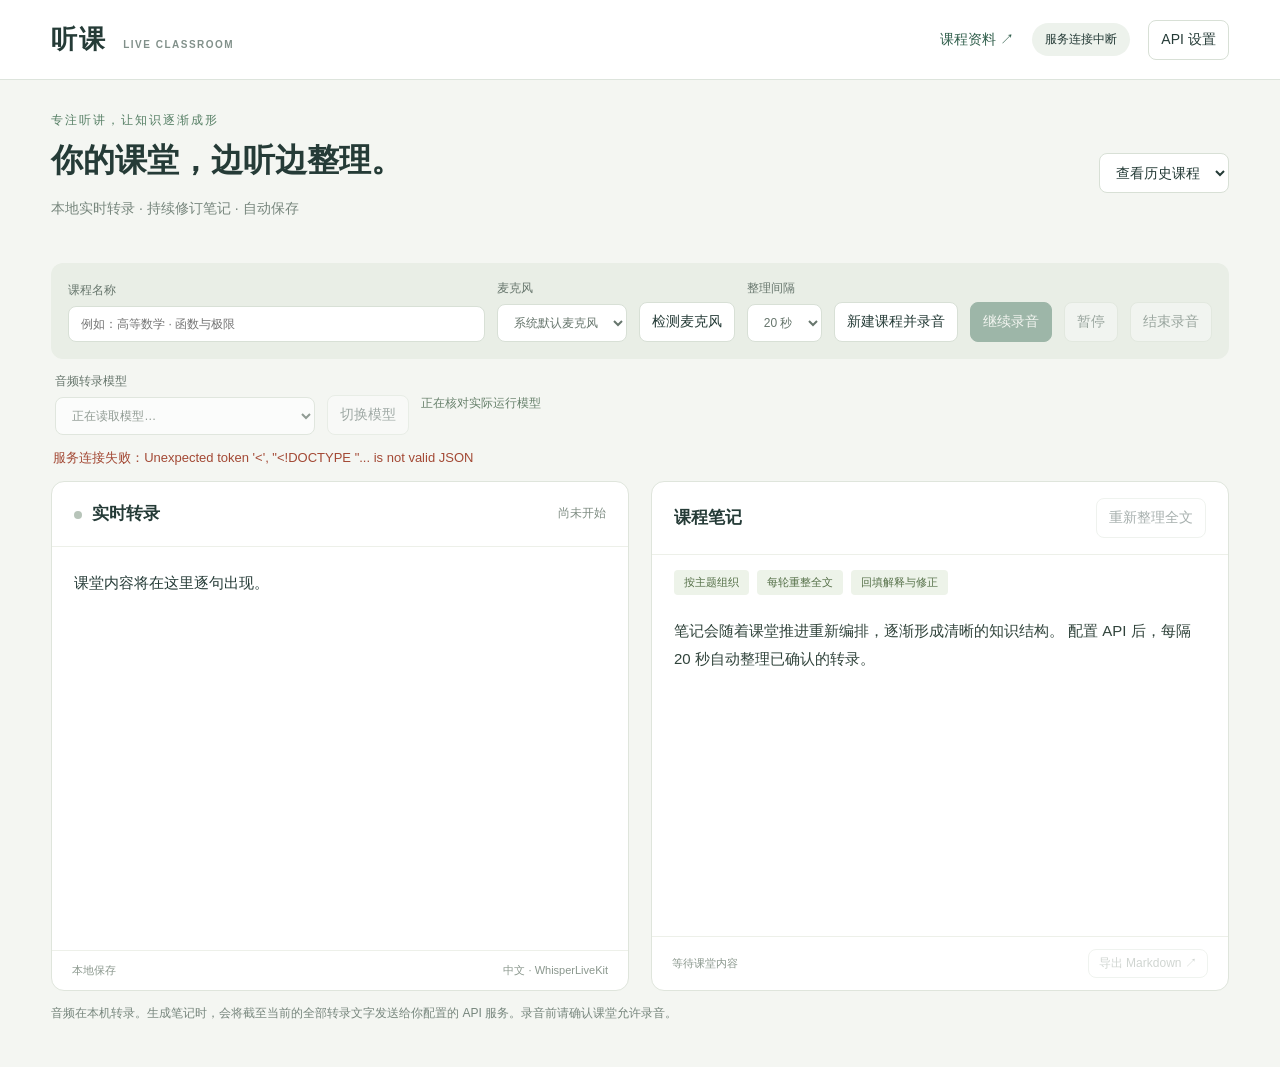
==== static/index.html @ 7feece9e "Initial release: local Chinese classroom transcription and structured notes" ====
<!doctype html>
<html lang="zh-CN"><head><meta charset="utf-8"><meta name="viewport" content="width=device-width,initial-scale=1"><title>听课 · 实时课堂笔记</title><link rel="stylesheet" href="/static/style.css"></head>
<body><header><div class="brand">听课<span>LIVE CLASSROOM</span></div><div class="headright"><a class="navlink" href="/library" target="_blank" rel="noopener">课程资料 ↗</a><span id="health" class="pill">正在连接服务</span><button id="settingsBtn">API 设置</button></div></header>
<main><section class="intro"><div><div class="eyebrow">专注听讲，让知识逐渐成形</div><h1>你的课堂，边听边整理。</h1><p>本地实时转录 · 持续修订笔记 · 自动保存</p></div><select id="history" aria-label="历史课程"><option value="">查看历史课程</option></select></section>
<section class="controls"><label class="titlefield">课程名称<input id="title" placeholder="例如：高等数学 · 函数与极限" maxlength="200"></label><label>麦克风<select id="mic"><option value="">系统默认麦克风</option></select></label><button id="refreshMic">检测麦克风</button><label>整理间隔<select id="interval"><option value="20" selected>20 秒</option><option value="30">30 秒</option><option value="45">45 秒</option><option value="60">60 秒</option></select></label><button id="start">新建课程并录音</button><button class="primary" id="resume" disabled>继续录音</button><button id="pause" disabled>暂停</button><button id="stop" disabled>结束录音</button></section>
<section class="speech-controls"><label>音频转录模型<select id="speechModel" aria-label="音频转录模型"><option value="">正在读取模型…</option></select></label><button id="switchModel" disabled>切换模型</button><span id="speechStatus" role="status">正在核对实际运行模型</span></section>
<div id="message" role="status">首次使用请配置大模型 API。也可以先开始录音，保存转录原文。</div>
<section class="workspace"><article class="panel"><div class="panelhead"><h2><i class="dot" id="dot"></i>实时转录</h2><span id="recordStatus">尚未开始</span></div><div class="panelbody transcript"><div id="transcript" class="text">课堂内容将在这里逐句出现。</div><div id="partial" class="partial"></div></div><footer><span id="saveStatus">本地保存</span><span>中文 · WhisperLiveKit</span></footer></article>
<article class="panel"><div class="panelhead"><h2>课程笔记</h2><button id="update" disabled>重新整理全文</button></div><div class="tags"><span>按主题组织</span><span>每轮重整全文</span><span>回填解释与修正</span></div><div class="panelbody"><div id="notes" class="notes-content">笔记会随着课堂推进重新编排，逐渐形成清晰的知识结构。

配置 API 后，每隔 20 秒自动整理已确认的转录。</div></div><footer><span id="noteStatus">等待课堂内容</span><button id="export" disabled>导出 Markdown ↗</button></footer></article></section>
<p class="footnote">音频在本机转录。生成笔记时，会将截至当前的全部转录文字发送给你配置的 API 服务。录音前请确认课堂允许录音。</p></main>
<dialog id="settings"><form id="settingsForm"><div class="panelhead"><h2>大模型 API 设置</h2><button type="button" id="closeSettings">关闭</button></div><p>支持 OpenAI 兼容的 Chat Completions 接口。</p><label>Base URL<input id="baseUrl" placeholder="https://api.example.com/v1" required></label><label>模型名称<input id="model" placeholder="填写服务商提供的模型 ID" required></label><label>API Key<input id="apiKey" type="password" autocomplete="off" placeholder="密钥只保存到本机；留空保留现有密钥"></label><p class="muted">本地保存位置：项目目录 config.json。请勿分享该文件。</p><div class="actions"><button type="button" id="testApi">保存并测试连接</button><button type="submit" class="primary">保存设置</button></div><p id="settingsStatus" role="status"></p></form></dialog>
<script src="/static/notes-renderer.js"></script><script src="/static/app.js"></script></body></html>
---- static/style.css ----
:root{font-family:"Segoe UI","Microsoft YaHei",sans-serif;color:#253b37;background:#f4f6f2;font-size:14px}*{box-sizing:border-box}body{margin:0}header{height:80px;border-bottom:1px solid #dde4dc;background:#fff;padding:0 4%;display:flex;align-items:center;justify-content:space-between}.brand{font-size:26px;font-weight:750;letter-spacing:2px}.brand span{font-size:10px;letter-spacing:1.5px;margin-left:16px;color:#81908a}.headright{display:flex;gap:18px;align-items:center}.pill{background:#edf2ec;padding:8px 13px;border-radius:30px;font-size:12px}main{max-width:1540px;margin:auto;padding:32px 4%}.intro{display:flex;align-items:center;justify-content:space-between;margin-bottom:28px}.eyebrow{font-size:12px;letter-spacing:2px;color:#567f65}h1{font-size:32px;margin:10px 0}p{color:#77867d;line-height:1.7}button,select,input{font:inherit;border:1px solid #d8e0d6;border-radius:8px;background:white;padding:10px 12px;color:inherit}button{cursor:pointer;white-space:nowrap}button:hover{background:#edf3ed}button:disabled{opacity:.4;cursor:default}.primary{background:#2e634d;color:#fff;border-color:#2e634d}.primary:hover{background:#244f3e}label{display:flex;flex-direction:column;gap:7px;font-size:12px;color:#67766d}.controls{display:flex;align-items:end;gap:12px;background:#e9eee6;border-radius:12px;padding:17px}.titlefield{flex:1;min-width:180px}#mic{max-width:210px}#message{padding:14px 2px;min-height:46px;color:#67806b;font-size:13px}#message.error{color:#a34935}.workspace{display:grid;grid-template-columns:1fr 1fr;gap:22px}.panel{background:white;border:1px solid #dfe5dc;border-radius:13px;overflow:hidden;display:flex;flex-direction:column;min-height:510px}.panelhead{display:flex;align-items:center;justify-content:space-between;padding:16px 22px;border-bottom:1px solid #edf0e9;min-height:65px}h2{font-size:17px;margin:0}.panelhead>span{font-size:12px;color:#7e8c82}.dot{display:inline-block;height:8px;width:8px;background:#b7c4b9;border-radius:100%;margin-right:10px}.dot.active{background:#d2694b;box-shadow:0 0 0 5px #f8eee9}.panelbody{padding:22px;flex:1;overflow:auto;max-height:57vh;min-height:330px}.text{white-space:pre-wrap;overflow-wrap:anywhere;font-size:15px;line-height:1.9}.partial{color:#9ca69e;line-height:1.9;margin-top:10px}.tags{display:flex;gap:8px;padding:15px 22px 0}.tags span{font-size:11px;background:#edf3e9;color:#557048;padding:5px 10px;border-radius:4px}footer{display:flex;justify-content:space-between;align-items:center;padding:12px 20px;border-top:1px solid #edf0e9;font-size:11px;color:#8a978d}footer button{padding:5px 10px;font-size:12px}.footnote{font-size:12px}dialog{border:1px solid #dfe5dc;border-radius:16px;padding:22px;width:520px;max-width:95vw;color:inherit}dialog::backdrop{background:#213b3266}dialog .panelhead{padding:0 0 14px}dialog label{margin:16px 0}dialog input{width:100%}.actions{display:flex;justify-content:end;gap:10px}.muted{font-size:12px}#settingsStatus{font-size:13px;color:#a34935}@media(max-width:760px){.controls{flex-wrap:wrap}.workspace{grid-template-columns:1fr}.intro{gap:15px}h1{font-size:25px}.brand span{display:none}.panelbody{max-height:450px}}@media(max-width:600px){.intro{display:block}main{padding:22px 4%}.titlefield{flex-basis:100%}.headright{gap:6px}.pill{font-size:10px}}
@media(min-width:761px) and (max-width:1150px){.controls{flex-wrap:wrap}.titlefield{flex-basis:40%}.panelhead{padding:14px}.panelbody{padding:16px}.tags{padding:12px 14px 0;gap:5px}.tags span{padding:5px 7px}}.notes-content{font-size:15px;line-height:1.85;overflow-wrap:anywhere;color:#30433b}.notes-content h1{font-size:23px;line-height:1.4;margin:0 0 18px}.notes-content h2{font-size:18px;line-height:1.5;margin:28px 0 10px;padding-bottom:7px;border-bottom:1px solid #e4ebe3}.notes-content h3,.notes-content h4{font-size:15px;margin:20px 0 8px}.notes-content p{color:inherit;margin:10px 0}.notes-content ul,.notes-content ol{padding-left:24px;margin:10px 0}.notes-content li{margin:6px 0}.notes-content strong{color:#244f3e}.notes-content blockquote{margin:14px 0;border-left:3px solid #91ad94;padding-left:14px;color:#687a6e}.notes-content code{background:#eef3ed;padding:2px 5px;border-radius:4px}.note-table{overflow-x:auto}.notes-content table{border-collapse:collapse;width:100%;font-size:13px;margin:14px 0}.notes-content th,.notes-content td{border:1px solid #dfe6dd;padding:8px 10px;text-align:left}.notes-content th{background:#f0f5ed}.notes-content hr{border:0;border-top:1px solid #e4ebe3;margin:22px 0}
.controls{flex-wrap:wrap}.controls .titlefield{flex-basis:260px}.controls>button{align-self:flex-end}

.speech-controls{display:flex;align-items:end;gap:12px;flex-wrap:wrap;padding:14px 4px 0}.speech-controls select{min-width:260px}.speech-controls>span{font-size:12px;color:#67806b;align-self:center;flex:1;min-width:220px}
.navlink{color:#315f4c;text-decoration:none;font-size:14px}.navlink:hover{text-decoration:underline}
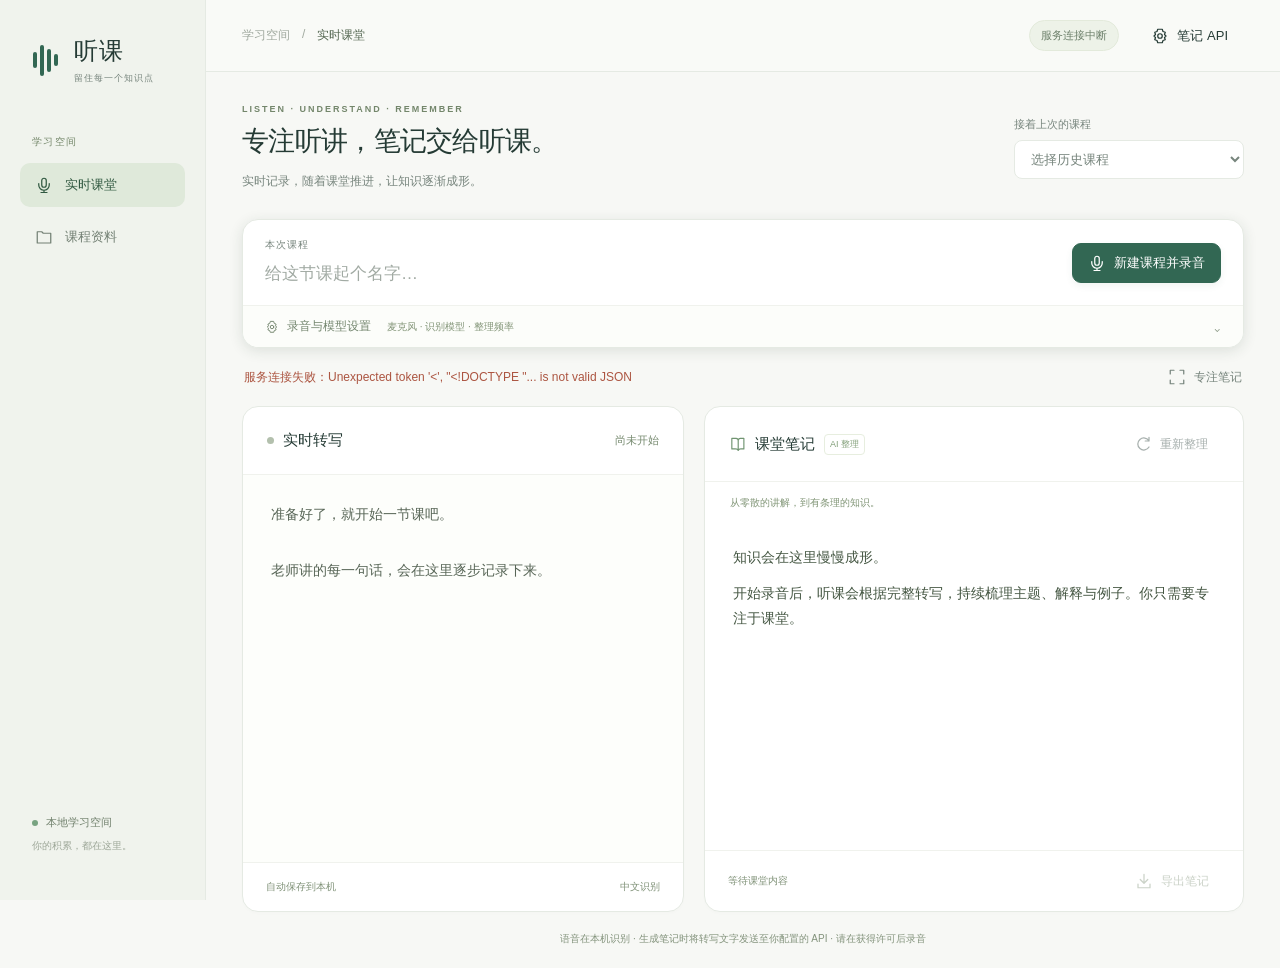
==== commit 1ae1c556: "Redesign classroom UI and add course renaming" ====
--- a/static/index.html
+++ b/static/index.html
@@ -1,14 +1,11 @@
-<!doctype html>
-<html lang="zh-CN"><head><meta charset="utf-8"><meta name="viewport" content="width=device-width,initial-scale=1"><title>听课 · 实时课堂笔记</title><link rel="stylesheet" href="/static/style.css"></head>
-<body><header><div class="brand">听课<span>LIVE CLASSROOM</span></div><div class="headright"><a class="navlink" href="/library" target="_blank" rel="noopener">课程资料 ↗</a><span id="health" class="pill">正在连接服务</span><button id="settingsBtn">API 设置</button></div></header>
-<main><section class="intro"><div><div class="eyebrow">专注听讲，让知识逐渐成形</div><h1>你的课堂，边听边整理。</h1><p>本地实时转录 · 持续修订笔记 · 自动保存</p></div><select id="history" aria-label="历史课程"><option value="">查看历史课程</option></select></section>
-<section class="controls"><label class="titlefield">课程名称<input id="title" placeholder="例如：高等数学 · 函数与极限" maxlength="200"></label><label>麦克风<select id="mic"><option value="">系统默认麦克风</option></select></label><button id="refreshMic">检测麦克风</button><label>整理间隔<select id="interval"><option value="20" selected>20 秒</option><option value="30">30 秒</option><option value="45">45 秒</option><option value="60">60 秒</option></select></label><button id="start">新建课程并录音</button><button class="primary" id="resume" disabled>继续录音</button><button id="pause" disabled>暂停</button><button id="stop" disabled>结束录音</button></section>
-<section class="speech-controls"><label>音频转录模型<select id="speechModel" aria-label="音频转录模型"><option value="">正在读取模型…</option></select></label><button id="switchModel" disabled>切换模型</button><span id="speechStatus" role="status">正在核对实际运行模型</span></section>
-<div id="message" role="status">首次使用请配置大模型 API。也可以先开始录音，保存转录原文。</div>
-<section class="workspace"><article class="panel"><div class="panelhead"><h2><i class="dot" id="dot"></i>实时转录</h2><span id="recordStatus">尚未开始</span></div><div class="panelbody transcript"><div id="transcript" class="text">课堂内容将在这里逐句出现。</div><div id="partial" class="partial"></div></div><footer><span id="saveStatus">本地保存</span><span>中文 · WhisperLiveKit</span></footer></article>
-<article class="panel"><div class="panelhead"><h2>课程笔记</h2><button id="update" disabled>重新整理全文</button></div><div class="tags"><span>按主题组织</span><span>每轮重整全文</span><span>回填解释与修正</span></div><div class="panelbody"><div id="notes" class="notes-content">笔记会随着课堂推进重新编排，逐渐形成清晰的知识结构。
+<!doctype html><html lang="zh-CN"><head><meta charset="utf-8"><meta name="viewport" content="width=device-width,initial-scale=1"><meta name="theme-color" content="#f7f8f5"><title>实时课堂 · 听课</title><link rel="stylesheet" href="/static/style.css"></head><body class="live-page"><aside class="sidebar"><a class="brand" href="/"><span class="brandmark"><i></i><i></i><i></i><i></i></span><span>听课<small>留住每一个知识点</small></span></a><div class="nav-caption">学习空间</div><nav aria-label="主导航"><a class="nav-item active" href="/"><svg class="icon" viewBox="0 0 24 24" fill="none" stroke="currentColor" stroke-width="1.65" stroke-linecap="round" stroke-linejoin="round" aria-hidden="true"><rect x="9" y="3" width="6" height="12" rx="3"/><path d="M5 10v2a7 7 0 0 0 14 0v-2M12 19v3M8 22h8"/></svg>实时课堂</a><a class="nav-item " href="/library" target="_blank" rel="noopener"><svg class="icon" viewBox="0 0 24 24" fill="none" stroke="currentColor" stroke-width="1.65" stroke-linecap="round" stroke-linejoin="round" aria-hidden="true"><path d="M3 7V5h6l2 2h10v13H3z"/></svg>课程资料</a></nav><div class="sidebar-bottom"><span class="local-dot"></span> 本地学习空间<small>你的积累，都在这里。</small></div></aside><div class="app-shell"><header class="topbar"><div class="breadcrumb">学习空间 <span>/</span> <strong>实时课堂</strong></div><div class="headright"><span id="health" class="pill">正在连接服务</span><button id="settingsBtn" class="quiet"><svg class="icon" viewBox="0 0 24 24" fill="none" stroke="currentColor" stroke-width="1.65" stroke-linecap="round" stroke-linejoin="round" aria-hidden="true"><circle cx="12" cy="12" r="3"/><path d="m9 3-1 3-3 1 1 3-2 2 2 2-1 3 3 1 1 3h6l1-3 3-1-1-3 2-2-2-2 1-3-3-1-1-3z"/></svg>笔记 API</button></div></header>
+<main><section class="page-heading"><div><div class="eyebrow">LISTEN · UNDERSTAND · REMEMBER</div><h1>专注听讲，笔记交给听课。</h1><p>实时记录，随着课堂推进，让知识逐渐成形。</p></div><label class="history-field"><span>接着上次的课程</span><select id="history" aria-label="历史课程"><option value="">选择历史课程</option></select></label></section>
+<section class="record-console" aria-label="课堂录音控制"><div class="session-row"><label class="titlefield"><span>本次课程</span><input id="title" placeholder="给这节课起个名字…" maxlength="200"></label><div class="record-actions"><button id="start" class="primary"><svg class="icon" viewBox="0 0 24 24" fill="none" stroke="currentColor" stroke-width="1.65" stroke-linecap="round" stroke-linejoin="round" aria-hidden="true"><rect x="9" y="3" width="6" height="12" rx="3"/><path d="M5 10v2a7 7 0 0 0 14 0v-2M12 19v3M8 22h8"/></svg>新建课程并录音</button><button class="primary" id="resume" disabled><svg class="icon" viewBox="0 0 24 24" fill="none" stroke="currentColor" stroke-width="1.65" stroke-linecap="round" stroke-linejoin="round" aria-hidden="true"><rect x="9" y="3" width="6" height="12" rx="3"/><path d="M5 10v2a7 7 0 0 0 14 0v-2M12 19v3M8 22h8"/></svg>继续录音</button><button id="pause" class="primary" disabled><svg class="icon" viewBox="0 0 24 24" fill="none" stroke="currentColor" stroke-width="1.65" stroke-linecap="round" stroke-linejoin="round" aria-hidden="true"><path d="M8 5v14M16 5v14"/></svg>暂停</button><button id="stop" disabled><svg class="icon" viewBox="0 0 24 24" fill="none" stroke="currentColor" stroke-width="1.65" stroke-linecap="round" stroke-linejoin="round" aria-hidden="true"><rect x="6" y="6" width="12" height="12" rx="2"/></svg>结束录音</button></div></div>
+<details class="record-settings"><summary><svg class="icon" viewBox="0 0 24 24" fill="none" stroke="currentColor" stroke-width="1.65" stroke-linecap="round" stroke-linejoin="round" aria-hidden="true"><circle cx="12" cy="12" r="3"/><path d="m9 3-1 3-3 1 1 3-2 2 2 2-1 3 3 1 1 3h6l1-3 3-1-1-3 2-2-2-2 1-3-3-1-1-3z"/></svg>录音与模型设置 <span class="summary-hint">麦克风 · 识别模型 · 整理频率</span></summary><div class="settings-grid"><label>麦克风<div class="input-pair"><select id="mic"><option value="">系统默认麦克风</option></select><button id="refreshMic" title="重新检测麦克风">检测</button></div></label><label>笔记整理间隔<select id="interval"><option value="20" selected>每 20 秒</option><option value="30">每 30 秒</option><option value="45">每 45 秒</option><option value="60">每 60 秒</option></select></label><label class="model-field">音频转录模型<div class="input-pair"><select id="speechModel" aria-label="音频转录模型"><option value="">正在读取模型…</option></select><button id="switchModel" disabled>切换模型</button></div></label><span id="speechStatus" role="status">正在核对实际运行模型</span></div></details></section>
+<div class="status-row"><div id="message" role="status">首次使用请配置笔记 API，也可以先录音保存转写。</div><button id="focusView" class="text-button"><svg class="icon" viewBox="0 0 24 24" fill="none" stroke="currentColor" stroke-width="1.65" stroke-linecap="round" stroke-linejoin="round" aria-hidden="true"><path d="M8 3H3v5m13-5h5v5M3 16v5h5m13-5v5h-5"/></svg>专注笔记</button></div>
+<section class="workspace"><article class="panel transcript-panel"><div class="panelhead"><h2><i class="dot" id="dot"></i>实时转写</h2><span id="recordStatus">尚未开始</span></div><div class="panelbody transcript"><div id="transcript" class="text">准备好了，就开始一节课吧。
 
-配置 API 后，每隔 20 秒自动整理已确认的转录。</div></div><footer><span id="noteStatus">等待课堂内容</span><button id="export" disabled>导出 Markdown ↗</button></footer></article></section>
-<p class="footnote">音频在本机转录。生成笔记时，会将截至当前的全部转录文字发送给你配置的 API 服务。录音前请确认课堂允许录音。</p></main>
-<dialog id="settings"><form id="settingsForm"><div class="panelhead"><h2>大模型 API 设置</h2><button type="button" id="closeSettings">关闭</button></div><p>支持 OpenAI 兼容的 Chat Completions 接口。</p><label>Base URL<input id="baseUrl" placeholder="https://api.example.com/v1" required></label><label>模型名称<input id="model" placeholder="填写服务商提供的模型 ID" required></label><label>API Key<input id="apiKey" type="password" autocomplete="off" placeholder="密钥只保存到本机；留空保留现有密钥"></label><p class="muted">本地保存位置：项目目录 config.json。请勿分享该文件。</p><div class="actions"><button type="button" id="testApi">保存并测试连接</button><button type="submit" class="primary">保存设置</button></div><p id="settingsStatus" role="status"></p></form></dialog>
-<script src="/static/notes-renderer.js"></script><script src="/static/app.js"></script></body></html>
+老师讲的每一句话，会在这里逐步记录下来。</div><div id="partial" class="partial"></div></div><footer><span id="saveStatus">自动保存到本机</span><span>中文识别</span></footer></article>
+<article class="panel notes-panel"><div class="panelhead"><h2><svg class="icon" viewBox="0 0 24 24" fill="none" stroke="currentColor" stroke-width="1.65" stroke-linecap="round" stroke-linejoin="round" aria-hidden="true"><path d="M4 4h6a3 3 0 0 1 3 3v14a4 4 0 0 0-4-2H4zM13 7a3 3 0 0 1 3-3h5v15h-4a4 4 0 0 0-4 2"/></svg>课堂笔记 <span class="tiny-badge">AI 整理</span></h2><button id="update" class="quiet small" disabled><svg class="icon" viewBox="0 0 24 24" fill="none" stroke="currentColor" stroke-width="1.65" stroke-linecap="round" stroke-linejoin="round" aria-hidden="true"><path d="M20 8a8 8 0 1 0 0 8M20 3v5h-5"/></svg>重新整理</button></div><div class="note-hint">从零散的讲解，到有条理的知识。</div><div class="panelbody"><div id="notes" class="notes-content empty-notes"><p>知识会在这里慢慢成形。</p><p>开始录音后，听课会根据完整转写，持续梳理主题、解释与例子。你只需要专注于课堂。</p></div></div><footer><span id="noteStatus">等待课堂内容</span><button id="export" class="quiet small" disabled><svg class="icon" viewBox="0 0 24 24" fill="none" stroke="currentColor" stroke-width="1.65" stroke-linecap="round" stroke-linejoin="round" aria-hidden="true"><path d="M12 3v12m-5-5 5 5 5-5M4 16v5h16v-5"/></svg>导出笔记</button></footer></article></section>
+<p class="footnote">语音在本机识别 · 生成笔记时将转写文字发送至你配置的 API · 请在获得许可后录音</p></main></div><dialog id="settings"><form id="settingsForm"><div class="panelhead"><h2>大模型 API 设置</h2><button type="button" id="closeSettings">关闭</button></div><p>支持 OpenAI 兼容的 Chat Completions 接口。</p><label>Base URL<input id="baseUrl" placeholder="https://api.example.com/v1" required></label><label>模型名称<input id="model" placeholder="填写服务商提供的模型 ID" required></label><label>API Key<input id="apiKey" type="password" autocomplete="off" placeholder="密钥只保存到本机；留空保留现有密钥"></label><p class="muted">本地保存位置：项目目录 config.json。请勿分享该文件。</p><div class="actions"><button type="button" id="testApi">保存并测试连接</button><button type="submit" class="primary">保存设置</button></div><p id="settingsStatus" role="status"></p></form></dialog>
+<script src="/static/notes-renderer.js"></script><script src="/static/app.js"></script><script src="/static/ui.js"></script></body></html>
--- a/static/style.css
+++ b/static/style.css
@@ -1,6 +1,4 @@
-:root{font-family:"Segoe UI","Microsoft YaHei",sans-serif;color:#253b37;background:#f4f6f2;font-size:14px}*{box-sizing:border-box}body{margin:0}header{height:80px;border-bottom:1px solid #dde4dc;background:#fff;padding:0 4%;display:flex;align-items:center;justify-content:space-between}.brand{font-size:26px;font-weight:750;letter-spacing:2px}.brand span{font-size:10px;letter-spacing:1.5px;margin-left:16px;color:#81908a}.headright{display:flex;gap:18px;align-items:center}.pill{background:#edf2ec;padding:8px 13px;border-radius:30px;font-size:12px}main{max-width:1540px;margin:auto;padding:32px 4%}.intro{display:flex;align-items:center;justify-content:space-between;margin-bottom:28px}.eyebrow{font-size:12px;letter-spacing:2px;color:#567f65}h1{font-size:32px;margin:10px 0}p{color:#77867d;line-height:1.7}button,select,input{font:inherit;border:1px solid #d8e0d6;border-radius:8px;background:white;padding:10px 12px;color:inherit}button{cursor:pointer;white-space:nowrap}button:hover{background:#edf3ed}button:disabled{opacity:.4;cursor:default}.primary{background:#2e634d;color:#fff;border-color:#2e634d}.primary:hover{background:#244f3e}label{display:flex;flex-direction:column;gap:7px;font-size:12px;color:#67766d}.controls{display:flex;align-items:end;gap:12px;background:#e9eee6;border-radius:12px;padding:17px}.titlefield{flex:1;min-width:180px}#mic{max-width:210px}#message{padding:14px 2px;min-height:46px;color:#67806b;font-size:13px}#message.error{color:#a34935}.workspace{display:grid;grid-template-columns:1fr 1fr;gap:22px}.panel{background:white;border:1px solid #dfe5dc;border-radius:13px;overflow:hidden;display:flex;flex-direction:column;min-height:510px}.panelhead{display:flex;align-items:center;justify-content:space-between;padding:16px 22px;border-bottom:1px solid #edf0e9;min-height:65px}h2{font-size:17px;margin:0}.panelhead>span{font-size:12px;color:#7e8c82}.dot{display:inline-block;height:8px;width:8px;background:#b7c4b9;border-radius:100%;margin-right:10px}.dot.active{background:#d2694b;box-shadow:0 0 0 5px #f8eee9}.panelbody{padding:22px;flex:1;overflow:auto;max-height:57vh;min-height:330px}.text{white-space:pre-wrap;overflow-wrap:anywhere;font-size:15px;line-height:1.9}.partial{color:#9ca69e;line-height:1.9;margin-top:10px}.tags{display:flex;gap:8px;padding:15px 22px 0}.tags span{font-size:11px;background:#edf3e9;color:#557048;padding:5px 10px;border-radius:4px}footer{display:flex;justify-content:space-between;align-items:center;padding:12px 20px;border-top:1px solid #edf0e9;font-size:11px;color:#8a978d}footer button{padding:5px 10px;font-size:12px}.footnote{font-size:12px}dialog{border:1px solid #dfe5dc;border-radius:16px;padding:22px;width:520px;max-width:95vw;color:inherit}dialog::backdrop{background:#213b3266}dialog .panelhead{padding:0 0 14px}dialog label{margin:16px 0}dialog input{width:100%}.actions{display:flex;justify-content:end;gap:10px}.muted{font-size:12px}#settingsStatus{font-size:13px;color:#a34935}@media(max-width:760px){.controls{flex-wrap:wrap}.workspace{grid-template-columns:1fr}.intro{gap:15px}h1{font-size:25px}.brand span{display:none}.panelbody{max-height:450px}}@media(max-width:600px){.intro{display:block}main{padding:22px 4%}.titlefield{flex-basis:100%}.headright{gap:6px}.pill{font-size:10px}}
-@media(min-width:761px) and (max-width:1150px){.controls{flex-wrap:wrap}.titlefield{flex-basis:40%}.panelhead{padding:14px}.panelbody{padding:16px}.tags{padding:12px 14px 0;gap:5px}.tags span{padding:5px 7px}}.notes-content{font-size:15px;line-height:1.85;overflow-wrap:anywhere;color:#30433b}.notes-content h1{font-size:23px;line-height:1.4;margin:0 0 18px}.notes-content h2{font-size:18px;line-height:1.5;margin:28px 0 10px;padding-bottom:7px;border-bottom:1px solid #e4ebe3}.notes-content h3,.notes-content h4{font-size:15px;margin:20px 0 8px}.notes-content p{color:inherit;margin:10px 0}.notes-content ul,.notes-content ol{padding-left:24px;margin:10px 0}.notes-content li{margin:6px 0}.notes-content strong{color:#244f3e}.notes-content blockquote{margin:14px 0;border-left:3px solid #91ad94;padding-left:14px;color:#687a6e}.notes-content code{background:#eef3ed;padding:2px 5px;border-radius:4px}.note-table{overflow-x:auto}.notes-content table{border-collapse:collapse;width:100%;font-size:13px;margin:14px 0}.notes-content th,.notes-content td{border:1px solid #dfe6dd;padding:8px 10px;text-align:left}.notes-content th{background:#f0f5ed}.notes-content hr{border:0;border-top:1px solid #e4ebe3;margin:22px 0}
-.controls{flex-wrap:wrap}.controls .titlefield{flex-basis:260px}.controls>button{align-self:flex-end}
+:root{--bg:#f7f8f5;--paper:#fff;--ink:#253b35;--muted:#77857d;--line:#e5eae3;--green:#326753;--soft:#edf3ec;--radius:16px;font-family:"Segoe UI","Microsoft YaHei",sans-serif;color:var(--ink);background:var(--bg);font-size:14px;font-synthesis:none}*{box-sizing:border-box}body{margin:0}button,input,select{font:inherit;color:inherit}button,a,input,select,summary{-webkit-tap-highlight-color:transparent}button,.button{display:inline-flex;align-items:center;justify-content:center;gap:8px;border:1px solid var(--line);border-radius:9px;background:white;padding:10px 15px;font-size:13px;font-weight:500;cursor:pointer;text-decoration:none;white-space:nowrap;transition:background .15s,border-color .15s,box-shadow .15s}button:hover,.button:hover{background:var(--soft);border-color:#c9d7c9}button:disabled{opacity:.4;cursor:not-allowed}button:focus-visible,a:focus-visible,summary:focus-visible{outline:3px solid #98bca5;outline-offset:3px}input:focus,select:focus{outline:2px solid #a5c2ae;outline-offset:1px;border-color:#a5c2ae}input,select{border:1px solid var(--line);border-radius:8px;background:#fff;padding:10px 12px;min-width:0;max-width:100%;font-size:13px}input::placeholder{color:#a1aaa3}label{display:flex;flex-direction:column;gap:8px;font-size:12px;color:var(--muted)}a{color:var(--green)}[hidden]{display:none!important}.icon{width:18px;height:18px;flex-shrink:0;vertical-align:middle}.primary{background:var(--green);color:white;border-color:var(--green);box-shadow:0 3px 7px #32675313}.primary:hover{background:#245340;border-color:#245340}.quiet{background:transparent;border-color:transparent}.quiet:hover{border-color:var(--line);background:#f2f5ef}.text-button{padding:5px 0;border:0;background:transparent;font-size:12px;color:var(--muted)}.text-button:hover{background:transparent;color:var(--green)}.small{font-size:12px;padding:7px 10px}.icon-button{width:34px;height:34px;display:inline-flex;align-items:center;justify-content:center;border-radius:8px;border:1px solid transparent;background:transparent;color:var(--muted);padding:7px}.icon-button:hover{background:var(--soft);color:var(--green)}.danger{color:#aa5a46;border-color:#ead9d2;background:#fff}.danger:hover{background:#fff2ec}.full-width{width:100%}.sr-only{position:absolute;width:1px;height:1px;overflow:hidden;clip:rect(0,0,0,0);white-space:nowrap}h1,h2,h3,p{margin-top:0}h1{font-size:27px;font-weight:650;letter-spacing:-.7px;margin:9px 0 10px;line-height:1.4}h2{font-size:15px;font-weight:600;margin:0}p{color:var(--muted);line-height:1.8}.sidebar{position:fixed;left:0;top:0;bottom:0;width:206px;border-right:1px solid var(--line);background:#f0f3ed;padding:35px 20px;display:flex;flex-direction:column;z-index:10}.brand{display:flex;gap:11px;align-items:center;text-decoration:none;color:var(--ink);font-size:24px;font-weight:700;letter-spacing:1px;padding-left:7px}.brand small{display:block;font-size:9px;font-weight:400;letter-spacing:1px;color:var(--muted);margin-top:5px}.brandmark{display:flex;align-items:center;justify-content:center;gap:3px;width:36px;height:42px}.brandmark i{display:block;background:var(--green);border-radius:3px;width:4px;height:16px}.brandmark i:nth-child(2){height:31px}.brandmark i:nth-child(3){height:23px}.brandmark i:nth-child(4){height:12px}.nav-caption{font-size:10px;color:#97a18f;letter-spacing:1.3px;margin:50px 12px 14px}.sidebar nav{display:grid;gap:8px}.nav-item{display:flex;align-items:center;gap:12px;padding:13px 15px;color:#738074;border-radius:10px;text-decoration:none;font-size:13px}.nav-item:hover{background:#e5ecdf}.nav-item.active{background:#dfe9da;color:#315941;font-weight:600}.sidebar-bottom{margin-top:auto;font-size:11px;color:#71816d;padding:12px}.sidebar-bottom small{display:block;margin-top:9px;font-size:10px;color:#9da798}.local-dot{display:inline-block;width:6px;height:6px;border-radius:50%;background:#78a381;margin-right:5px}.app-shell{margin-left:206px}.topbar{height:72px;border-bottom:1px solid var(--line);display:flex;align-items:center;justify-content:space-between;padding:0 36px;gap:16px;background:#f9faf7}.breadcrumb{display:flex;gap:12px;color:#a0a99f;font-size:12px;white-space:nowrap}.breadcrumb strong{font-weight:500;color:#52654f}.headright{display:flex;align-items:center;gap:16px}.pill{font-size:10px;color:#6d806b;background:#edf2e8;border:1px solid #e3eadb;border-radius:99px;padding:7px 11px;white-space:nowrap}main{max-width:1720px;margin:auto;padding:32px 36px 20px}.page-heading{display:flex;align-items:center;justify-content:space-between;gap:20px;margin-bottom:27px}.page-heading p{font-size:12px;margin:0}.eyebrow{font-size:9px;letter-spacing:2px;font-weight:600;color:#92a18c}.history-field{width:230px;flex-shrink:0}.history-field span{font-size:10px}.record-console{border:1px solid var(--line);border-radius:var(--radius);background:white;overflow:hidden;box-shadow:0 3px 14px #233c271f}.session-row{display:flex;align-items:center;gap:28px;padding:18px 22px}.titlefield{flex:1}.titlefield>span{font-size:10px;letter-spacing:1px}.titlefield input{border:0;padding:0;font-size:17px;background:transparent;width:100%;height:27px}.titlefield input:focus{outline-offset:5px}.record-actions{display:flex;gap:10px;align-items:center}.record-actions #pause:disabled,.record-actions #stop:disabled,.record-actions #resume:disabled{display:none}.record-actions #start:disabled{display:none}.record-settings{border-top:1px solid #f0f2ed;background:#fcfdfa}.record-settings summary{display:flex;align-items:center;gap:8px;padding:12px 22px;cursor:pointer;font-size:11px;color:#758770;list-style:none}.record-settings summary::after{content:'⌄';margin-left:auto;font-size:15px}.record-settings[open] summary::after{content:'⌃'}.record-settings summary::-webkit-details-marker{display:none}.record-settings summary .icon{width:14px;height:14px}.summary-hint{font-size:10px;color:#a4afa0;margin-left:8px}.settings-grid{display:grid;grid-template-columns:1.1fr .6fr 1.5fr;gap:18px;padding:7px 22px 20px}.input-pair{display:flex;gap:6px;min-width:0}.input-pair select{flex:1;min-width:0;width:100%}.input-pair button{padding:8px 10px}.settings-grid label{min-width:0;font-size:11px}.settings-grid #speechStatus{grid-column:1/-1;font-size:11px;color:var(--muted)}.status-row{display:flex;align-items:center;justify-content:space-between;gap:18px;margin:15px 2px}.status-row>#message{flex:1}.status-row button{flex-shrink:0}#message,#libraryMessage{font-size:11px;color:#6c826c;line-height:1.7;overflow-wrap:anywhere}.error{color:#ac5541!important}.workspace{display:grid;grid-template-columns:minmax(0,.9fr) minmax(0,1.1fr);gap:20px}.panel{border:1px solid var(--line);border-radius:var(--radius);background:var(--paper);overflow:hidden;display:flex;flex-direction:column;min-width:0;box-shadow:0 2px 3px #173e2403}.panelhead{display:flex;align-items:center;justify-content:space-between;gap:15px;padding:20px 24px;border-bottom:1px solid #f0f2ed;min-height:68px}.panelhead h2{display:flex;align-items:center;gap:9px;flex-wrap:wrap}.panelhead h2 .icon{width:17px;color:#709471}.panelhead>span{font-size:10px;color:#8d9b8a}.dot{width:7px;height:7px;background:#b3c0ad;border-radius:50%;display:inline-block;flex-shrink:0}.dot.active{background:#c97659;box-shadow:0 0 0 4px #fbede7}.tiny-badge{font-size:9px;color:#83a07a;border:1px solid #e7eedf;border-radius:4px;padding:3px 5px;font-weight:400}.panelbody{padding:25px 28px;overflow:auto;min-height:340px;flex:1;max-height:calc(100dvh - 435px);scrollbar-width:thin;scrollbar-color:#d6dfd1 transparent;scroll-behavior:smooth}.transcript-panel .panelbody{background:#fdfefb}.text{white-space:pre-wrap;overflow-wrap:anywhere;font-size:14px;line-height:2;color:#586657}.partial{margin-top:12px;color:#a4afa0;line-height:1.9;font-size:13px}.note-hint{font-size:10px;color:#9ba793;padding:14px 25px 0}.notes-content{color:#455743;font-size:14px;line-height:1.95;overflow-wrap:anywhere}.notes-content h1{font-size:23px;line-height:1.5;margin:0 0 22px;color:#28442d}.notes-content h2{font-size:17px;margin:28px 0 12px;line-height:1.7;color:#355a37}.notes-content h3,.notes-content h4{font-size:15px;margin:22px 0 10px}.notes-content p{color:inherit;margin:10px 0}.notes-content ul,.notes-content ol{padding-left:23px;margin:12px 0}.notes-content li{margin:7px 0}.notes-content strong{color:#355a37}.notes-content blockquote{border-left:3px solid #b2c7a4;padding:8px 15px;margin:16px 0;background:#f7f9f3;color:#7a8b71}.notes-content code{background:#edf2e8;padding:2px 5px;border-radius:4px}.note-table{overflow-x:auto}.notes-content table{border-collapse:collapse;width:100%;font-size:12px}.notes-content th,.notes-content td{border:1px solid var(--line);padding:8px 12px;text-align:left}.notes-content th{background:#f6f8f1}.notes-content hr{border:0;border-top:1px solid var(--line);margin:24px 0}footer{padding:13px 23px;border-top:1px solid #f0f2ed;display:flex;align-items:center;justify-content:space-between;gap:12px;font-size:10px;color:#97a18f;min-height:49px}.footnote{text-align:center;font-size:10px;color:#a0aa99;margin:18px 0 0;line-height:1.8}dialog{border:1px solid var(--line);border-radius:18px;padding:30px;width:500px;max-width:calc(100vw - 30px);color:var(--ink);box-shadow:0 24px 90px #19382a26}dialog::backdrop{background:#243a3140;backdrop-filter:blur(4px)}dialog .panelhead{padding:0 0 18px;border-bottom:1px solid var(--line)}dialog h2{font-size:20px}dialog p{font-size:12px}dialog label{margin:20px 0}dialog input{width:100%}.actions{display:flex;justify-content:flex-end;gap:10px;margin-top:24px}#settingsStatus,#renameMessage{font-size:12px;color:#a35944}.focus-view .sidebar{display:none}.focus-view .app-shell{margin-left:0}.focus-view .workspace{grid-template-columns:1fr}.focus-view .transcript-panel{display:none}.focus-view .notes-panel{max-width:1020px;width:100%;margin:auto}.focus-view .notes-panel .panelbody{padding:32px 60px}::selection{background:#d9e7cd}summary:focus-visible{border-radius:6px}@media(min-width:1600px){.panelbody{padding:32px 38px;min-height:430px}.text,.notes-content{font-size:15px}.sidebar{width:226px}.app-shell{margin-left:226px}main{padding:38px 46px 22px}.topbar{padding:0 46px}}@media(max-width:1100px){.sidebar{width:172px;padding:30px 13px}.app-shell{margin-left:172px}.brand{font-size:22px}.brand small{font-size:8px}.topbar{padding:0 24px}main{padding:25px 24px}.page-heading{align-items:flex-start}.history-field{width:190px}.headright{gap:5px}.settings-grid{grid-template-columns:1fr 1fr}.model-field{grid-column:1/-1}.session-row{gap:18px}.record-actions{gap:6px}.record-actions button{padding:10px}.panelhead{padding:17px}.panelbody{padding:22px;min-height:340px}.panelhead{flex-wrap:wrap}.summary-hint{display:none}h1{font-size:24px}}@media(max-width:800px){.sidebar{position:static;width:auto;padding:12px 20px;flex-direction:row;align-items:center;justify-content:space-between;border-right:0;border-bottom:1px solid var(--line)}.sidebar nav{display:flex;gap:3px}.nav-item{padding:10px;gap:7px;font-size:12px}.brand{font-size:20px;padding:0}.brand small,.nav-caption,.sidebar-bottom{display:none}.brandmark{width:23px;height:30px;transform:scale(.8)}.app-shell{margin-left:0}.topbar{height:55px;padding:0 20px}.breadcrumb{font-size:10px;gap:8px}.pill{font-size:9px;padding:5px 7px}.topbar #settingsBtn{font-size:11px;padding:6px}.topbar #settingsBtn .icon{display:none}main{padding:24px 20px}.page-heading{gap:12px}.page-heading h1{font-size:23px}.eyebrow{font-size:8px;letter-spacing:1px}.history-field{width:160px}.session-row{flex-wrap:wrap}.titlefield{flex-basis:100%}.record-actions{width:100%}.record-actions .primary{flex:1}.workspace{grid-template-columns:1fr}.panelbody{min-height:270px;max-height:60dvh}.focus-view .notes-panel .panelbody{padding:25px}.footnote{font-size:9px}.panelhead{flex-wrap:nowrap}}@media(max-width:480px){main{padding:20px 14px}.page-heading{flex-direction:column;align-items:stretch;margin-bottom:20px}.history-field{width:100%}.history-field span{display:none}.page-heading p{font-size:11px}.topbar{padding:0 14px}.breadcrumb{display:none}.topbar .headright{width:100%;justify-content:space-between}.session-row{padding:17px}.settings-grid{grid-template-columns:1fr;padding:10px 17px 17px}.model-field{grid-column:auto}.status-row{align-items:flex-start}.status-row #focusView{font-size:0;gap:0}.status-row #focusView .icon{width:17px}.record-settings summary{padding:12px 17px}.panelhead{padding:15px 18px}.panelbody{padding:22px}.tiny-badge{display:none}.sidebar{padding:10px 14px}.nav-item{padding:8px}.sidebar .nav-item .icon{width:16px}.brandmark{display:none}.focus-view .sidebar{display:none}}@media(prefers-reduced-motion:reduce){*{scroll-behavior:auto!important;transition:none!important}}
 
-.speech-controls{display:flex;align-items:end;gap:12px;flex-wrap:wrap;padding:14px 4px 0}.speech-controls select{min-width:260px}.speech-controls>span{font-size:12px;color:#67806b;align-self:center;flex:1;min-width:220px}
-.navlink{color:#315f4c;text-decoration:none;font-size:14px}.navlink:hover{text-decoration:underline}
+.eyebrow{color:#73866b}.nav-caption{color:#74876a}.pill{font-size:11px}.panelhead>span{font-size:11px;color:#75896e}.note-hint{color:#809576}footer{color:#7f9177}.footnote{color:#83937c}.history-field span{font-size:11px}.summary-hint{color:#839578}.record-settings summary{font-size:12px}#message,#libraryMessage{font-size:12px}
+.live-page.focus-view #focusView{font-size:12px}
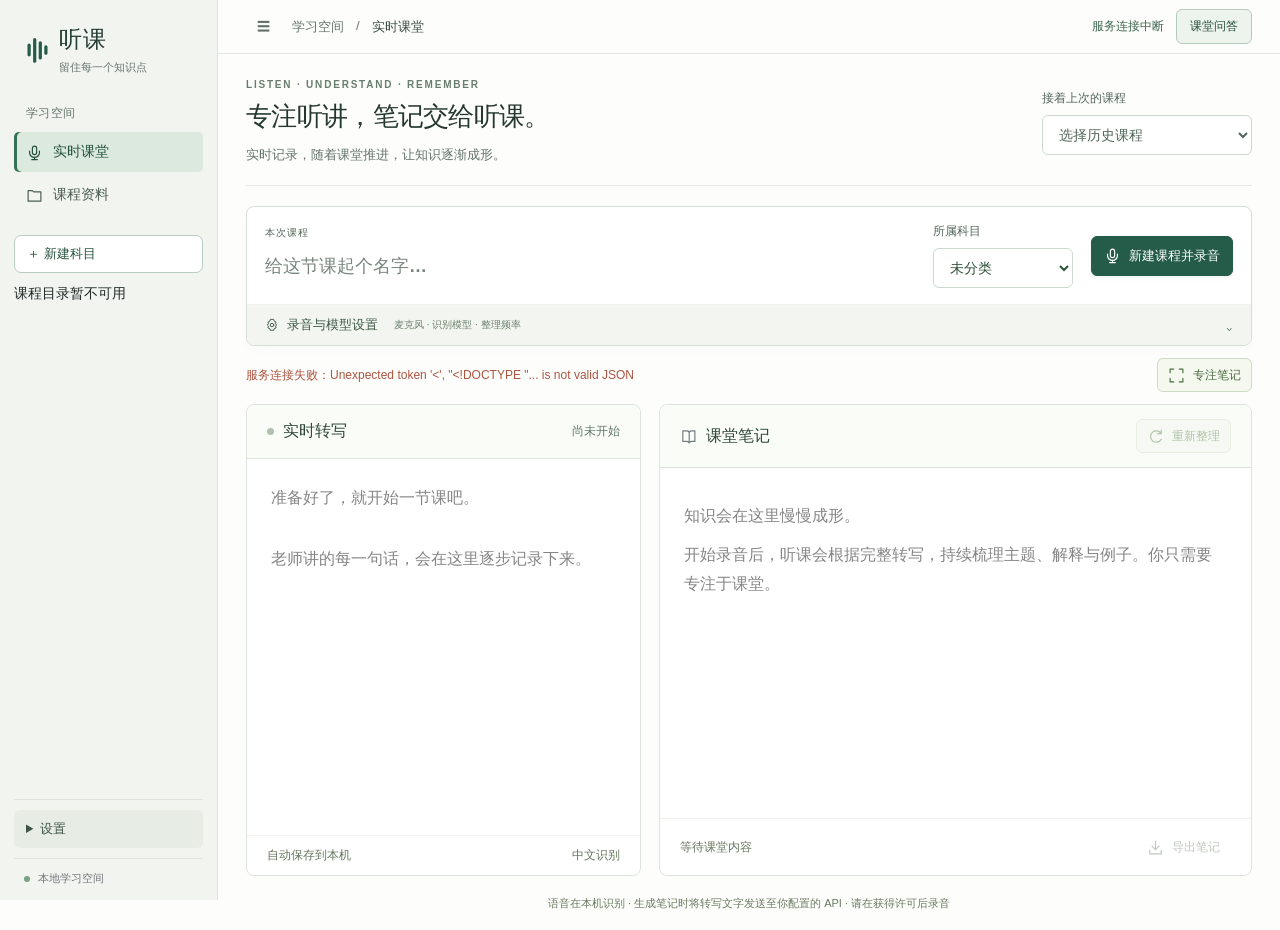
==== commit f07852c6: "Add subject knowledge base, grounded Q&A, and refined classroom UI" ====
--- a/static/index.html
+++ b/static/index.html
@@ -1,11 +1,11 @@
-<!doctype html><html lang="zh-CN"><head><meta charset="utf-8"><meta name="viewport" content="width=device-width,initial-scale=1"><meta name="theme-color" content="#f7f8f5"><title>实时课堂 · 听课</title><link rel="stylesheet" href="/static/style.css"></head><body class="live-page"><aside class="sidebar"><a class="brand" href="/"><span class="brandmark"><i></i><i></i><i></i><i></i></span><span>听课<small>留住每一个知识点</small></span></a><div class="nav-caption">学习空间</div><nav aria-label="主导航"><a class="nav-item active" href="/"><svg class="icon" viewBox="0 0 24 24" fill="none" stroke="currentColor" stroke-width="1.65" stroke-linecap="round" stroke-linejoin="round" aria-hidden="true"><rect x="9" y="3" width="6" height="12" rx="3"/><path d="M5 10v2a7 7 0 0 0 14 0v-2M12 19v3M8 22h8"/></svg>实时课堂</a><a class="nav-item " href="/library" target="_blank" rel="noopener"><svg class="icon" viewBox="0 0 24 24" fill="none" stroke="currentColor" stroke-width="1.65" stroke-linecap="round" stroke-linejoin="round" aria-hidden="true"><path d="M3 7V5h6l2 2h10v13H3z"/></svg>课程资料</a></nav><div class="sidebar-bottom"><span class="local-dot"></span> 本地学习空间<small>你的积累，都在这里。</small></div></aside><div class="app-shell"><header class="topbar"><div class="breadcrumb">学习空间 <span>/</span> <strong>实时课堂</strong></div><div class="headright"><span id="health" class="pill">正在连接服务</span><button id="settingsBtn" class="quiet"><svg class="icon" viewBox="0 0 24 24" fill="none" stroke="currentColor" stroke-width="1.65" stroke-linecap="round" stroke-linejoin="round" aria-hidden="true"><circle cx="12" cy="12" r="3"/><path d="m9 3-1 3-3 1 1 3-2 2 2 2-1 3 3 1 1 3h6l1-3 3-1-1-3 2-2-2-2 1-3-3-1-1-3z"/></svg>笔记 API</button></div></header>
+<!doctype html><html lang="zh-CN"><head><meta charset="utf-8"><meta name="viewport" content="width=device-width,initial-scale=1"><meta name="theme-color" content="#f7f8f5"><title>实时课堂 · 听课</title><link rel="stylesheet" href="/static/style.css"><link rel="stylesheet" href="/static/knowledge.css"><link rel="stylesheet" href="/static/workspace.css"></head><body class="live-page"><aside class="sidebar"><a class="brand" href="/"><span class="brandmark"><i></i><i></i><i></i><i></i></span><span>听课<small>留住每一个知识点</small></span></a><div class="nav-caption">学习空间</div><nav aria-label="主导航"><a class="nav-item active" href="/"><svg class="icon" viewBox="0 0 24 24" fill="none" stroke="currentColor" stroke-width="1.65" stroke-linecap="round" stroke-linejoin="round" aria-hidden="true"><rect x="9" y="3" width="6" height="12" rx="3"/><path d="M5 10v2a7 7 0 0 0 14 0v-2M12 19v3M8 22h8"/></svg>实时课堂</a><a class="nav-item " href="/library"><svg class="icon" viewBox="0 0 24 24" fill="none" stroke="currentColor" stroke-width="1.65" stroke-linecap="round" stroke-linejoin="round" aria-hidden="true"><path d="M3 7V5h6l2 2h10v13H3z"/></svg>课程资料</a></nav><button id="knowledgeSettings" class="quiet kb-settings">知识库位置</button><button id="newSubject" class="quiet new-subject" type="button">＋ 新建科目</button><div class="subject-tree" id="subjectTree" aria-label="科目与课程"></div><div class="sidebar-bottom"><span class="local-dot"></span> 本地学习空间<small>你的积累，都在这里。</small></div></aside><div class="app-shell"><header class="topbar"><button id="toggleNavigation" class="icon-button" aria-label="收起导航" aria-expanded="true" title="收起导航">☰</button><div class="breadcrumb">学习空间 <span>/</span> <strong>实时课堂</strong></div><div class="headright"><span id="health" class="pill">正在连接服务</span><button id="settingsBtn" class="quiet"><svg class="icon" viewBox="0 0 24 24" fill="none" stroke="currentColor" stroke-width="1.65" stroke-linecap="round" stroke-linejoin="round" aria-hidden="true"><circle cx="12" cy="12" r="3"/><path d="m9 3-1 3-3 1 1 3-2 2 2 2-1 3 3 1 1 3h6l1-3 3-1-1-3 2-2-2-2 1-3-3-1-1-3z"/></svg>笔记 API</button></div><button id="toggleQuestions" class="quiet questions-toggle" aria-expanded="false" aria-controls="questionsDrawer">课堂问答 <span id="questionCount" hidden></span></button></header>
 <main><section class="page-heading"><div><div class="eyebrow">LISTEN · UNDERSTAND · REMEMBER</div><h1>专注听讲，笔记交给听课。</h1><p>实时记录，随着课堂推进，让知识逐渐成形。</p></div><label class="history-field"><span>接着上次的课程</span><select id="history" aria-label="历史课程"><option value="">选择历史课程</option></select></label></section>
-<section class="record-console" aria-label="课堂录音控制"><div class="session-row"><label class="titlefield"><span>本次课程</span><input id="title" placeholder="给这节课起个名字…" maxlength="200"></label><div class="record-actions"><button id="start" class="primary"><svg class="icon" viewBox="0 0 24 24" fill="none" stroke="currentColor" stroke-width="1.65" stroke-linecap="round" stroke-linejoin="round" aria-hidden="true"><rect x="9" y="3" width="6" height="12" rx="3"/><path d="M5 10v2a7 7 0 0 0 14 0v-2M12 19v3M8 22h8"/></svg>新建课程并录音</button><button class="primary" id="resume" disabled><svg class="icon" viewBox="0 0 24 24" fill="none" stroke="currentColor" stroke-width="1.65" stroke-linecap="round" stroke-linejoin="round" aria-hidden="true"><rect x="9" y="3" width="6" height="12" rx="3"/><path d="M5 10v2a7 7 0 0 0 14 0v-2M12 19v3M8 22h8"/></svg>继续录音</button><button id="pause" class="primary" disabled><svg class="icon" viewBox="0 0 24 24" fill="none" stroke="currentColor" stroke-width="1.65" stroke-linecap="round" stroke-linejoin="round" aria-hidden="true"><path d="M8 5v14M16 5v14"/></svg>暂停</button><button id="stop" disabled><svg class="icon" viewBox="0 0 24 24" fill="none" stroke="currentColor" stroke-width="1.65" stroke-linecap="round" stroke-linejoin="round" aria-hidden="true"><rect x="6" y="6" width="12" height="12" rx="2"/></svg>结束录音</button></div></div>
+<section class="record-console" aria-label="课堂录音控制"><div class="session-row"><label class="titlefield"><span>本次课程</span><input id="title" placeholder="给这节课起个名字…" maxlength="200"></label><label class="subject-field">所属科目<select id="courseSubject"><option value="未分类">未分类</option></select></label><div class="record-actions"><button id="start" class="primary"><svg class="icon" viewBox="0 0 24 24" fill="none" stroke="currentColor" stroke-width="1.65" stroke-linecap="round" stroke-linejoin="round" aria-hidden="true"><rect x="9" y="3" width="6" height="12" rx="3"/><path d="M5 10v2a7 7 0 0 0 14 0v-2M12 19v3M8 22h8"/></svg>新建课程并录音</button><button class="primary" id="resume" disabled><svg class="icon" viewBox="0 0 24 24" fill="none" stroke="currentColor" stroke-width="1.65" stroke-linecap="round" stroke-linejoin="round" aria-hidden="true"><rect x="9" y="3" width="6" height="12" rx="3"/><path d="M5 10v2a7 7 0 0 0 14 0v-2M12 19v3M8 22h8"/></svg>继续录音</button><button id="pause" class="primary" disabled><svg class="icon" viewBox="0 0 24 24" fill="none" stroke="currentColor" stroke-width="1.65" stroke-linecap="round" stroke-linejoin="round" aria-hidden="true"><path d="M8 5v14M16 5v14"/></svg>暂停</button><button id="stop" disabled><svg class="icon" viewBox="0 0 24 24" fill="none" stroke="currentColor" stroke-width="1.65" stroke-linecap="round" stroke-linejoin="round" aria-hidden="true"><rect x="6" y="6" width="12" height="12" rx="2"/></svg>结束录音</button></div></div>
 <details class="record-settings"><summary><svg class="icon" viewBox="0 0 24 24" fill="none" stroke="currentColor" stroke-width="1.65" stroke-linecap="round" stroke-linejoin="round" aria-hidden="true"><circle cx="12" cy="12" r="3"/><path d="m9 3-1 3-3 1 1 3-2 2 2 2-1 3 3 1 1 3h6l1-3 3-1-1-3 2-2-2-2 1-3-3-1-1-3z"/></svg>录音与模型设置 <span class="summary-hint">麦克风 · 识别模型 · 整理频率</span></summary><div class="settings-grid"><label>麦克风<div class="input-pair"><select id="mic"><option value="">系统默认麦克风</option></select><button id="refreshMic" title="重新检测麦克风">检测</button></div></label><label>笔记整理间隔<select id="interval"><option value="20" selected>每 20 秒</option><option value="30">每 30 秒</option><option value="45">每 45 秒</option><option value="60">每 60 秒</option></select></label><label class="model-field">音频转录模型<div class="input-pair"><select id="speechModel" aria-label="音频转录模型"><option value="">正在读取模型…</option></select><button id="switchModel" disabled>切换模型</button></div></label><span id="speechStatus" role="status">正在核对实际运行模型</span></div></details></section>
 <div class="status-row"><div id="message" role="status">首次使用请配置笔记 API，也可以先录音保存转写。</div><button id="focusView" class="text-button"><svg class="icon" viewBox="0 0 24 24" fill="none" stroke="currentColor" stroke-width="1.65" stroke-linecap="round" stroke-linejoin="round" aria-hidden="true"><path d="M8 3H3v5m13-5h5v5M3 16v5h5m13-5v5h-5"/></svg>专注笔记</button></div>
-<section class="workspace"><article class="panel transcript-panel"><div class="panelhead"><h2><i class="dot" id="dot"></i>实时转写</h2><span id="recordStatus">尚未开始</span></div><div class="panelbody transcript"><div id="transcript" class="text">准备好了，就开始一节课吧。
+<section class="workspace"><article class="panel transcript-panel"><div class="panelhead"><h2><i class="dot" id="dot"></i>实时转写</h2><span id="recordStatus">尚未开始</span></div><div class="panelbody transcript"><div id="transcript" class="text empty-transcript">准备好了，就开始一节课吧。
 
 老师讲的每一句话，会在这里逐步记录下来。</div><div id="partial" class="partial"></div></div><footer><span id="saveStatus">自动保存到本机</span><span>中文识别</span></footer></article>
 <article class="panel notes-panel"><div class="panelhead"><h2><svg class="icon" viewBox="0 0 24 24" fill="none" stroke="currentColor" stroke-width="1.65" stroke-linecap="round" stroke-linejoin="round" aria-hidden="true"><path d="M4 4h6a3 3 0 0 1 3 3v14a4 4 0 0 0-4-2H4zM13 7a3 3 0 0 1 3-3h5v15h-4a4 4 0 0 0-4 2"/></svg>课堂笔记 <span class="tiny-badge">AI 整理</span></h2><button id="update" class="quiet small" disabled><svg class="icon" viewBox="0 0 24 24" fill="none" stroke="currentColor" stroke-width="1.65" stroke-linecap="round" stroke-linejoin="round" aria-hidden="true"><path d="M20 8a8 8 0 1 0 0 8M20 3v5h-5"/></svg>重新整理</button></div><div class="note-hint">从零散的讲解，到有条理的知识。</div><div class="panelbody"><div id="notes" class="notes-content empty-notes"><p>知识会在这里慢慢成形。</p><p>开始录音后，听课会根据完整转写，持续梳理主题、解释与例子。你只需要专注于课堂。</p></div></div><footer><span id="noteStatus">等待课堂内容</span><button id="export" class="quiet small" disabled><svg class="icon" viewBox="0 0 24 24" fill="none" stroke="currentColor" stroke-width="1.65" stroke-linecap="round" stroke-linejoin="round" aria-hidden="true"><path d="M12 3v12m-5-5 5 5 5-5M4 16v5h16v-5"/></svg>导出笔记</button></footer></article></section>
-<p class="footnote">语音在本机识别 · 生成笔记时将转写文字发送至你配置的 API · 请在获得许可后录音</p></main></div><dialog id="settings"><form id="settingsForm"><div class="panelhead"><h2>大模型 API 设置</h2><button type="button" id="closeSettings">关闭</button></div><p>支持 OpenAI 兼容的 Chat Completions 接口。</p><label>Base URL<input id="baseUrl" placeholder="https://api.example.com/v1" required></label><label>模型名称<input id="model" placeholder="填写服务商提供的模型 ID" required></label><label>API Key<input id="apiKey" type="password" autocomplete="off" placeholder="密钥只保存到本机；留空保留现有密钥"></label><p class="muted">本地保存位置：项目目录 config.json。请勿分享该文件。</p><div class="actions"><button type="button" id="testApi">保存并测试连接</button><button type="submit" class="primary">保存设置</button></div><p id="settingsStatus" role="status"></p></form></dialog>
-<script src="/static/notes-renderer.js"></script><script src="/static/app.js"></script><script src="/static/ui.js"></script></body></html>+<p class="footnote">语音在本机识别 · 生成笔记时将转写文字发送至你配置的 API · 请在获得许可后录音</p><section id="questionsDrawer" class="panel qa-panel" aria-label="课程知识库问答" hidden><button id="closeQuestions" class="icon-button drawer-close" aria-label="收起课堂问答" title="收起课堂问答">×</button><div class="panelhead"><div><h2>课堂问答</h2><p id="qaScope">选择一节课后，基于这个科目的全部课程回答。</p></div><div class="qa-tools"><label class="check-label"><input id="autoQuestions" type="checkbox" checked>自动识别课堂提问</label><button id="detectQuestions" class="quiet small" disabled>识别最近提问</button></div></div><div class="qa-layout"><div id="qaFeed" class="qa-feed" aria-live="polite"><p>老师的提问与参考回答会出现在这里，你也可以随时提问。</p></div><form id="askForm" class="ask-form"><label for="questionInput">向这门课的知识库提问</label><textarea id="questionInput" rows="3" maxlength="1000" placeholder="例如：执行依据需要满足哪些条件？" required></textarea><p class="qa-help">回答附带资料来源。缺少依据时会说明；自动识别的提问可能来自课堂中的任何说话人。</p><button id="askButton" class="primary" disabled>提问</button><div id="qaStatus" role="status"></div></form></div></section></main></div><dialog id="settings"><form id="settingsForm"><div class="panelhead"><h2>大模型 API 设置</h2><button type="button" id="closeSettings">关闭</button></div><p>支持 OpenAI 兼容的 Chat Completions 接口。</p><label>Base URL<input id="baseUrl" placeholder="https://api.example.com/v1" required></label><label>模型名称<input id="model" placeholder="填写服务商提供的模型 ID" required></label><label>API Key<input id="apiKey" type="password" autocomplete="off" placeholder="密钥只保存到本机；留空保留现有密钥"></label><p class="muted">本地保存位置：项目目录 config.json。请勿分享该文件。</p><div class="actions"><button type="button" id="testApi">保存并测试连接</button><button type="submit" class="primary">保存设置</button></div><p id="settingsStatus" role="status"></p></form></dialog>
+<dialog id="subjectDialog"><form id="subjectForm"><h2>新建科目</h2><label>科目名称<input id="subjectName" maxlength="80" required placeholder="例如：民法、线性代数" autocomplete="off"></label><p>创建后会在知识库中建立同名目录，用来保存这个科目的每堂课。</p><p id="subjectMessage" role="status"></p><div class="actions"><button id="cancelSubject" type="button">取消</button><button id="createSubject" class="primary">创建科目</button></div></form></dialog><datalist id="subjectNames"></datalist><dialog id="storageDialog"><form id="storageForm"><h2>本地知识库</h2><p>每个科目对应一个目录，保存课程原文、笔记和问答。修改位置会复制全部资料，并保留旧目录。</p><label>知识库目录（完整路径）<input id="storagePath" required placeholder="E:\Create\课堂知识库"></label><p id="storageCurrent"></p><p>请选择一个空目录。迁移前需暂停录音并等待笔记、问答完成。</p><div class="actions"><button id="cancelStorage" type="button">取消</button><button id="saveStorage" class="primary">保存并迁移</button></div><p id="storageStatus" role="status"></p></form></dialog><script src="/static/notes-renderer.js"></script><script src="/static/app.js"></script><script src="/static/ui.js"></script><script src="/static/knowledge-ui.js"></script></body></html>
--- a/static/knowledge.css
+++ b/static/knowledge.css
@@ -0,0 +1 @@
+.kb-settings{margin-top:30px;font-size:12px;justify-content:flex-start}.subject-field{width:140px;flex-shrink:0}.subject-field input{width:100%}.subject-filter{margin-top:12px;font-size:11px}.subject-filter select{width:100%}.subject-assignment{display:flex;gap:8px;align-items:flex-end;padding:18px 34px 0}.subject-assignment label{flex:1;max-width:250px;font-size:11px}.subject-assignment button{font-size:11px}.search-hit{display:block;font-size:11px;font-weight:400;line-height:1.8;color:#6c805f;background:#f6f8ef;padding:6px;margin-top:7px;overflow-wrap:anywhere}.qa-panel{margin-top:26px}.qa-panel .panelhead{align-items:flex-start}.qa-panel h2{font-size:18px}.qa-panel #qaScope{font-size:11px;margin:9px 0 0}.qa-tools{display:flex;align-items:center;gap:12px;flex-wrap:wrap}.check-label{flex-direction:row;align-items:center;font-size:11px}.check-label input{accent-color:#326753}.qa-layout{display:grid;grid-template-columns:minmax(0,1.4fr) minmax(230px,.6fr)}.qa-feed{padding:22px 28px;max-height:520px;overflow:auto;scrollbar-width:thin}.qa-feed>p{font-size:13px}.qa-card{border-bottom:1px solid #e4eadf;padding:0 0 20px;margin:0 0 22px}.qa-card-head{display:flex;justify-content:space-between;align-items:center}.qa-card small{font-size:10px;color:#859576}.qa-card h3{font-size:15px;margin:10px 0;line-height:1.7}.qa-card blockquote{font-size:11px;line-height:1.8;color:#819077;border-left:2px solid #c6d7bb;padding-left:10px;margin:10px 0}.qa-card details{padding:12px 0;font-size:12px}.qa-card details summary{cursor:pointer;color:#507349}.qa-card details p{font-size:11px;white-space:pre-wrap}.qa-card details a{display:block;margin-top:14px}.qa-card .notes-content{font-size:13px}.ask-form{padding:24px;border-left:1px solid #e4eadf;background:#fbfcf8}.ask-form textarea{width:100%;resize:vertical;border:1px solid #dfe6d8;border-radius:9px;padding:12px;font:inherit;font-size:13px;line-height:1.8;margin-top:10px;color:#354c31;outline-color:#84a573}.qa-help{font-size:11px}.ask-form button{width:100%}#qaStatus{font-size:11px;line-height:1.8;color:#718469;margin-top:14px;overflow-wrap:anywhere}#storageCurrent{overflow-wrap:anywhere;font-size:11px}.focus-view .qa-panel{max-width:1060px;margin:25px auto}.focus-view .subject-assignment{padding-left:70px}@media(max-width:1100px){.session-row{flex-wrap:wrap}.subject-field{width:150px}.titlefield{min-width:220px}.qa-layout{grid-template-columns:1fr}.ask-form{border-left:0;border-top:1px solid #e4eadf}.qa-panel .panelhead{flex-wrap:wrap}.subject-assignment{padding-left:22px}}@media(max-width:800px){.kb-settings{margin:0;padding:8px;font-size:10px}.subject-field{width:100%}.qa-feed{padding:18px}.subject-assignment{flex-wrap:wrap}.focus-view .subject-assignment{padding-left:25px}.qa-panel .panelhead{padding:18px}}
--- a/static/workspace.css
+++ b/static/workspace.css
@@ -0,0 +1,23 @@
+/* A quiet workspace: content first, fixed locations for everyday controls. */
+:root{--bg:#fff;--paper:#fff;--ink:#242628;--muted:#6b7075;--line:#e6e8eb;--green:#326753;--soft:#f2f4f3;--radius:8px;font-family:"Segoe UI","Microsoft YaHei",sans-serif}
+body{background:#fff}button,.button,input,select{border-radius:6px;box-shadow:none;font-size:13px}button,.button{padding:8px 12px}.primary{box-shadow:none}p,label{color:var(--muted)}input::placeholder{color:#7d8288}.quiet:hover,.icon-button:hover{background:#f1f2f3}.icon{width:17px;height:17px}.sidebar{width:218px;padding:24px 14px 14px;background:#f7f7f8;border-color:var(--line)}.brand{font-size:23px;gap:8px;padding:0 10px}.brand small{font-size:10px;letter-spacing:0;color:#74797f}.brandmark{transform:scale(.8);width:27px}.nav-caption{margin:30px 12px 10px;color:#777c82;font-size:11px;letter-spacing:0}.sidebar nav{gap:3px}.nav-item{font-size:13px;padding:9px 12px;gap:10px;border-radius:5px;color:#575c62}.nav-item.active{background:#e8edeb;color:#244b3c}.nav-item:hover{background:#ebeced}.sidebar-bottom{padding:12px 10px 0;font-size:11px;color:#70767b;border-top:1px solid var(--line)}.sidebar-bottom small{display:none}.app-shell{margin-left:218px;min-width:0}.topbar{height:54px;padding:0 28px;background:#fff;gap:12px}.breadcrumb{font-size:12px;color:#777c82;flex:1}.breadcrumb strong{color:#40464c}.headright{gap:8px}.pill{background:none;border:0;padding:0;color:#657068;font-size:11px}.questions-toggle{font-size:12px}.questions-toggle[aria-expanded=true]{background:#eaf0ed;color:#255840}#questionCount{background:#e3ebe6;border-radius:4px;min-width:19px;padding:1px 5px;font-size:11px}main{max-width:1640px;padding:25px 28px 16px}.page-heading{margin-bottom:22px;gap:16px;align-items:center}.eyebrow{font-size:9px;color:#777f83;letter-spacing:1.6px}.page-heading h1{font-size:23px;color:#25292d;letter-spacing:-.4px;margin:7px 0 5px;font-weight:600}.page-heading p{font-size:12px;color:#72787e}.history-field{width:210px}.history-field span{font-size:11px}.record-console{border-radius:8px;box-shadow:none}.session-row{gap:18px;padding:16px 18px}.titlefield input{font-size:16px}.record-actions{gap:8px}.record-settings{background:#fafafa}.record-settings summary{color:#61676d;font-size:12px;padding:10px 18px}.summary-hint{color:#7b8188}.status-row{margin:12px 0}#message,#libraryMessage{font-size:12px;color:#68726c}#libraryMessage{margin:0 0 16px;min-height:20px}.workspace{gap:18px;grid-template-columns:minmax(0,.8fr) minmax(0,1.2fr)}.panel{border-radius:8px;box-shadow:none}.panelhead{min-height:54px;padding:14px 20px;border-color:var(--line)}.panelhead h2{font-size:14px}.panelhead>span{font-size:12px;color:#6b7178}.panelhead h2 .icon{color:#707980}.tiny-badge,.note-hint{display:none}.panelbody{padding:24px;min-height:350px;max-height:calc(100dvh - 390px);scroll-behavior:auto}.transcript-panel .panelbody{background:#fff}.text,.notes-content{font-size:16px;line-height:1.85;color:#30353a}.notes-content h1{font-size:25px;color:#24292e;margin-bottom:22px}.notes-content h2{font-size:20px;color:#272d32;margin:28px 0 12px}.notes-content h3,.notes-content h4{font-size:17px;color:#30353a}.notes-content strong{color:#252a2e}.notes-content p{color:inherit}.notes-content blockquote{background:#f7f8f8;border-color:#c8d3cd;color:#555e59}.partial{font-size:15px;color:#757b80}.dot.active{background:#d4493d;box-shadow:none}footer{font-size:11px;color:#737a80;padding:11px 20px;min-height:40px}.footnote{font-size:11px;color:#757b80}.library-grid{grid-template-columns:245px minmax(0,1fr);gap:26px}.catalog-heading h2{font-size:13px}.count-badge{background:#f0f1f2;color:#656d73;font-size:11px}.search input{font-size:13px;border-radius:6px}.record-row{border-radius:5px;padding:11px 8px;margin-bottom:2px}.record-row.active{background:#eef2ef;border-color:transparent}.record-row:hover{background:#f4f5f5}.record-open strong{font-size:13px;color:#30363b;font-weight:600}.record-open small{font-size:11px;color:#717980;margin-top:4px}.record-list{max-height:calc(100dvh - 385px);min-height:140px}.catalog-tip{font-size:11px;color:#737b82}.subject-filter{font-size:11px;color:#6b737a}.reader{border:0;border-left:1px solid var(--line);border-radius:0;min-height:calc(100dvh - 235px);box-shadow:none}.reader-titlebar{padding:0 30px;flex-wrap:nowrap}.reader-eyebrow{display:none}.reader-titlebar h2{font-size:23px;color:#24292e;margin:0;line-height:1.5}.reader-actions{max-width:none;flex-wrap:nowrap}.subject-assignment{padding:14px 30px 0;align-items:center}.subject-assignment label{flex-direction:row;align-items:center;white-space:nowrap;max-width:none;font-size:11px}.subject-assignment input{width:135px;padding:5px 8px;font-size:12px}.subject-assignment button{padding:5px 8px;font-size:11px}.detail-meta{margin:12px 30px;font-size:11px;color:#737a80;max-height:62px;overflow:auto}.reader-toolbar{padding:0 30px 12px;gap:10px;border-color:var(--line)}.reader-tabs{padding:0;background:transparent;gap:14px;border-radius:0}.reader-tabs button{font-size:12px;padding:8px 0;border-radius:0;border-bottom:2px solid transparent;color:#737b82}.reader-tabs [aria-pressed=true]{box-shadow:none;background:none;color:#273c30;border-bottom-color:#326753}.reader .panelbody{padding:26px 30px;font-size:16px;line-height:1.85;max-height:calc(100dvh - 390px);min-height:300px}.reader .panelbody>*{max-width:780px}.reader footer{padding:12px 30px}.reader-footer-mark{color:#7e858c}.search-hit{background:#f4f6f4;color:#516453;font-size:12px}.merge-box{border-radius:6px;background:#f7f9f7}.merge-box p,.picked-row span{font-size:12px;color:#646f65}
+/* Subject navigation follows the same order as the course library. */
+.subject-tree{flex:1;min-height:0;overflow:auto;margin:24px 0 16px;scrollbar-width:thin}.tree-caption{font-size:11px;color:#7a8086;padding:0 12px 9px}.subject-tree details{margin:3px 0}.subject-tree summary{font-size:12px;cursor:pointer;padding:7px 9px;color:#444b51;overflow-wrap:anywhere}.subject-tree summary span{float:right;color:#858c92;font-size:11px}.tree-course{display:block;width:100%;border:0;border-radius:4px;background:transparent;padding:7px 10px 7px 23px;text-align:left;font-size:12px;font-weight:400;line-height:1.5;white-space:normal;color:#636b72;text-decoration:none;overflow-wrap:anywhere}.tree-course:hover{background:#eceeef}.tree-course[aria-current=page]{background:#e6ede9;color:#244e3b;font-weight:600}.shell-settings{margin-top:auto;padding:10px 0;border-top:1px solid var(--line)}.shell-settings summary{padding:6px 12px;cursor:pointer;font-size:12px;color:#5d656d}.shell-settings button{width:100%;justify-content:flex-start;padding:8px 12px;margin:0;font-size:12px}.sidebar-bottom{margin-top:0}.navigation-closed .sidebar{display:none}.navigation-closed .app-shell{margin-left:0}
+/* Q&A remains available without moving the document's reading position. */
+.qa-panel{position:fixed;right:0;top:54px;bottom:0;width:380px;z-index:25;margin:0;border:0;border-left:1px solid var(--line);border-radius:0;background:white;box-shadow:-8px 0 24px #2028300b}.qa-panel .panelhead{display:block;flex:none;padding:21px 22px 14px}.qa-panel h2{font-size:17px;padding-right:25px}.qa-panel #qaScope{font-size:12px;line-height:1.7;color:#747c82;margin-top:8px}.drawer-close{position:absolute;right:13px;top:12px;font-size:23px;z-index:1}.qa-tools{gap:12px;margin-top:14px}.qa-tools .check-label{font-size:12px;gap:6px}.qa-tools button{font-size:12px;padding:4px 0}.qa-layout{display:flex;flex-direction:column;flex:1;min-height:0}.qa-feed{flex:1;min-height:0;max-height:none;padding:20px 22px;overscroll-behavior:contain}.qa-feed>p{font-size:13px;color:#6a727a}.qa-card .notes-content{font-size:14px;line-height:1.85}.qa-card h3{font-size:15px;color:#293036}.qa-card small{color:#6b7970;font-size:11px}.qa-card blockquote,.qa-card details p{font-size:12px;color:#647068}.qa-card .notes-content h2{font-size:17px}.qa-card details{font-size:12px}.ask-form{flex:none;background:#fafbfa;border:0;border-top:1px solid var(--line);padding:16px 20px}.ask-form label{font-size:12px}.ask-form textarea{font-size:14px;background:#fff;margin-top:8px;border-radius:6px;max-height:180px;min-height:70px}.qa-help{font-size:11px;line-height:1.6;margin:7px 0 10px;color:#788078}.ask-form button{width:auto;min-width:80px;float:right}#qaStatus{clear:both;margin:8px 0 0;font-size:12px}.focus-view .qa-panel{margin:0;max-width:none}.focus-view .reader{border-left:0}.focus-view .reader .panelbody{max-width:920px;width:100%;align-self:center}.focus-view .notes-panel{border:0}.focus-view .notes-panel .panelbody{max-height:calc(100dvh - 370px)}
+@media(min-width:1500px){.questions-open .app-shell{margin-right:380px}.questions-open .library-grid{grid-template-columns:220px minmax(0,1fr)}.questions-open .reader-titlebar{flex-wrap:wrap}.questions-open .reader-toolbar{flex-wrap:wrap}.questions-open .workspace{grid-template-columns:1fr 1.2fr}}
+@media(max-width:1150px){.sidebar{width:190px}.app-shell{margin-left:190px}.topbar{padding:0 20px}main{padding:22px 20px}.library-grid{grid-template-columns:205px minmax(0,1fr);gap:18px}.reader-titlebar{flex-wrap:wrap;padding:0 22px}.reader-toolbar{padding:0 22px 12px;flex-wrap:wrap}.subject-assignment{padding-left:22px;flex-wrap:wrap}.detail-meta{margin-left:22px;margin-right:22px}.reader .panelbody{padding:24px 22px}.session-row{flex-wrap:wrap}.record-actions{margin-left:auto}.panelbody{padding:22px}.page-heading h1{font-size:22px}}
+@media(max-width:800px){.sidebar{position:fixed;top:54px;bottom:0;width:218px;display:flex;flex-direction:column;align-items:stretch;justify-content:flex-start;padding:20px 14px;border-right:1px solid var(--line);box-shadow:10px 0 30px #20283012;z-index:30}.sidebar nav{display:grid}.sidebar .brand{display:none}.nav-caption{display:block;margin:0 10px 10px}.sidebar-bottom{display:block}.app-shell{margin-left:0}.topbar{height:54px;padding:0 14px;position:sticky;top:0;z-index:20}.breadcrumb{display:flex;font-size:11px}.headright{margin-left:auto;width:auto!important}.headright .pill{max-width:180px;overflow:hidden;text-overflow:ellipsis;font-size:10px}.questions-toggle{padding:6px;font-size:12px}.page-heading{flex-direction:row;align-items:center}.page-heading h1{font-size:20px}.eyebrow{font-size:8px;letter-spacing:1px}.page-heading p{font-size:11px}.library-grid{grid-template-columns:195px minmax(0,1fr);gap:15px}.reader .panelbody{font-size:16px;max-height:65dvh}.subject-assignment label{white-space:normal}.workspace{grid-template-columns:1fr}.qa-panel{width:min(380px,100vw);top:54px}.qa-panel .panelhead{padding:18px 20px}.history-field{width:170px}.panelbody{min-height:250px;max-height:60dvh}.focus-view .subject-assignment{padding-left:22px}}
+@media(max-width:650px){main{padding:22px 16px}.library-grid{grid-template-columns:1fr}.record-list{min-height:0;max-height:210px}.catalog-heading{padding-bottom:10px}.catalog-tip{display:none}.reader{border-left:0;border-top:1px solid var(--line);padding-top:22px}.reader-titlebar{padding:0 4px}.reader-titlebar h2{font-size:21px}.reader .panelbody{padding:22px 4px;min-height:250px}.reader-toolbar{padding:0 4px 12px}.subject-assignment{padding-left:4px}.detail-meta{margin-left:4px;margin-right:4px}.reader footer{padding:12px 4px}.page-heading{flex-wrap:wrap}.page-heading #refresh{font-size:12px!important}.library-page .page-heading .eyebrow{font-size:8px}.history-field{width:100%}.record-actions{width:100%}.subject-field{width:100%}.headright .pill{max-width:130px}.live-page .breadcrumb{display:none}.reader-actions{margin-left:auto}.text,.notes-content{font-size:16px}.notes-content h1{font-size:23px}.footnote{font-size:11px}.focus-view .reader .panelbody{padding:22px 4px}}
+.course-details{margin:12px 30px 14px}.course-details>summary{font-size:12px;color:#717980;cursor:pointer}.course-details .subject-assignment{padding:14px 0 0}.course-details .detail-meta{margin:12px 0;max-height:none}.reader-toolbar{padding-top:4px}
+@media(min-width:1100px) and (max-width:1499px){.questions-open .app-shell{margin-right:380px}.questions-open .catalog{display:none}.questions-open .library-grid{grid-template-columns:1fr}.questions-open .reader{border-left:0}.questions-open .reader-titlebar{padding-left:0;flex-wrap:wrap}.questions-open .course-details{margin-left:0}.questions-open .reader-toolbar{padding-left:0;flex-wrap:wrap}.questions-open .reader .panelbody{padding-left:0}.questions-open .workspace{grid-template-columns:1fr}.questions-open .topbar{padding:0 16px}.questions-open .breadcrumb{display:none}}
+@media(max-width:1150px){.course-details{margin-left:22px;margin-right:22px}}@media(max-width:650px){.course-details{margin-left:4px;margin-right:4px}}
+.new-subject{margin:16px 0 0;justify-content:flex-start;font-size:12px;padding:8px 12px}.subject-tree{margin-top:12px}.subject-field select{width:100%}.subject-assignment select{width:145px;font-size:12px;padding:5px 8px}#subjectMessage{color:#a34232;font-size:13px}
+
+/* Visual hierarchy: warm paper, graphite text, restrained evergreen actions. */
+:root{--ink:#202b29;--muted:#606c68;--green:#245b49;--line:#dde4df;--soft:#eef3ef;font-family:"Segoe UI Variable Text","Segoe UI","Microsoft YaHei",sans-serif}
+body{background:#fdfdfb}.sidebar{background:#f2f4f0}.topbar{background:#fdfdfb;border-bottom-color:#e1e6e0}.brand{color:#213c32}.brand small{color:#68766e;font-size:11px}.nav-caption,.tree-caption{font-size:12px;color:#66766c;letter-spacing:.3px}.nav-item{font-size:14px;padding:11px 12px;color:#4a5c52}.nav-item.active{background:#dce9df;color:#204f3b;box-shadow:inset 3px 0 #337253;font-weight:650}.nav-item:hover{background:#e5ece4}.tree-course{font-size:13px;padding-top:9px;padding-bottom:9px;color:#4c5e53}.tree-course[aria-current=page]{background:#e0eae1;color:#204a37}.subject-tree summary{font-size:13px;font-weight:600;color:#3b4c43}.subject-tree summary span{color:#64756b}.new-subject{background:#fff;border:1px solid #b8cdbf;color:#28543e;font-size:13px;font-weight:600;border-radius:7px;margin-top:20px;min-height:38px}.new-subject:hover{background:#eaf2ec;border-color:#7da68c}.shell-settings summary{font-size:13px;color:#3e5347;font-weight:600;border-radius:6px;padding:10px 12px;background:#e7ece5}.shell-settings button{font-size:13px;color:#3c5044;min-height:38px}.breadcrumb{color:#66766d;font-size:13px}.breadcrumb strong{color:#374b40}.page-heading{padding-bottom:19px;border-bottom:1px solid #e5e9e3;margin-bottom:20px}.page-heading h1{font-size:26px;font-weight:650;letter-spacing:-.7px;color:#25382d;line-height:1.45;margin:8px 0 7px}.eyebrow{font-size:10px;letter-spacing:1.8px;color:#687e6d}.page-heading p{font-size:13px;color:#63746a}.history-field span,label{color:#53665a;font-size:12px}.history-field select,input,select{border-color:#cdd8ce;background:#fff;font-size:14px;min-height:38px}input::placeholder{color:#78867e}button,.button{font-size:13px;font-weight:550;min-height:34px}.primary{background:#245b49;border-color:#245b49;box-shadow:0 2px 4px #21433412}.primary:hover{background:#194736;border-color:#194736}.primary:disabled{box-shadow:none}.questions-toggle{border:1px solid #b7cbbb;background:#edf3ed;color:#244f39;font-weight:650;padding:8px 13px}.questions-toggle:hover,.questions-toggle[aria-expanded=true]{background:#dce9df;border-color:#8eaf98}.topbar>a.button{color:#24563e;border:1px solid #9dbda6;background:#fff}.topbar>a.button:hover{background:#edf4ed}.pill{color:#3d6650;font-size:12px}.panelhead h2{font-size:16px;font-weight:650;color:#2d4536}.panelhead{background:#fafcf8}.panelhead>span{color:#62776a}.record-console{border-color:#d6dfd5;box-shadow:0 3px 12px #263f2a05}.record-settings{background:#f3f6f0}.record-settings summary{color:#3c5945;font-weight:550;font-size:13px;min-height:40px}.summary-hint{color:#6d806e;font-weight:400}.titlefield input{font-size:18px;font-weight:550}.record-actions button{min-height:40px}.subject-field select{color:#2f503b;font-weight:550}.text,.notes-content,.reader .panelbody{color:#2b3731;font-size:16px;line-height:1.9}.notes-content h1{font-size:26px;font-weight:650;color:#21392a}.notes-content h2{font-size:20px;font-weight:650;color:#294731;margin-top:30px}.notes-content h3,.notes-content h4{color:#304c38}.notes-content strong{color:#21472f}.notes-content blockquote{border-color:#92ae92;background:#f4f7ef;color:#53684f}.catalog-heading h2{font-size:14px;color:#334d3c}.count-badge{font-size:12px;background:#eaf0e6;color:#52694f}.search input{font-size:14px;border-color:#bfcfbc;min-height:42px;background:#fff}.search .icon{color:#647f5a}.subject-filter{font-size:12px;color:#53674d}.batch-tools{gap:8px}.batch-tools button{border:1px solid #d5dfce;background:#f7f9f3;border-radius:5px;padding:5px 9px;color:#516648;font-size:12px}.record-row.active{background:#eaf1e3;box-shadow:inset 3px 0 #749461}.record-open strong{font-size:14px;color:#30432b}.record-open small{font-size:12px;color:#61735b}.catalog-tip{font-size:11px;color:#65745f}.reader-titlebar h2{font-size:24px;color:#273d2a;font-weight:650}.reader-actions .icon-button{border:1px solid #d5dfcf;background:#f7faf3;color:#536f46;width:36px;height:36px;min-height:36px}.reader-actions .with-label{width:auto;padding:7px 10px;font-size:12px}.reader-actions{gap:6px}.course-details>summary{display:list-item;width:fit-content;border:1px solid #cfdcc6;background:#f2f6ed;border-radius:5px;padding:7px 12px;font-size:12px;color:#4b6840}.reader-tabs{gap:6px;background:#eff3e9;border:1px solid #dce5d2;border-radius:7px;padding:3px}.reader-tabs button{border:0;border-radius:4px;padding:7px 13px;font-size:13px;color:#647958}.reader-tabs [aria-pressed=true]{background:#fff;color:#2d5631;box-shadow:0 1px 3px #3850211c;font-weight:650}.reader-toolbar #rewrite,.panelhead #update{background:#f1f6ec;border:1px solid #c9dbbe;color:#426f37;font-size:12px;padding:7px 10px}.reader-toolbar #rewrite:hover,.panelhead #update:hover{background:#e4eedc;border-color:#94b37f}#refresh{border:1px solid #d0ddc7;background:#f6f9f1;color:#527144}#focusView{color:#4b6c41}.status-row #focusView{padding:7px 10px;border:1px solid #cddbc3;border-radius:6px;background:#f4f8ee}.detail-meta{color:#68765e;font-size:12px}.reader footer,footer{color:#66755d;font-size:12px}.footnote{color:#697a60}.qa-panel h2{font-size:19px;color:#294b30}.qa-tools .check-label{font-size:13px;color:#4c6848}.qa-tools button{color:#416c38;text-decoration:underline;text-underline-offset:4px}.ask-form{background:#f5f8f0}.ask-form label{font-size:13px;font-weight:550;color:#435f3b}.ask-form textarea{border-color:#becfb2;font-size:14px}.qa-card h3{color:#2c462c;font-size:16px}.qa-card .notes-content{font-size:14px}.qa-card small{color:#5d7555}.danger{color:#a54835;border-color:#dcbbae}.text-button:hover{color:#284e2b}button:focus-visible,a:focus-visible,summary:focus-visible{outline:3px solid #6c9473;outline-offset:3px}input:focus,select:focus{outline:2px solid #8bae82;border-color:#8bae82}
+@media(max-width:800px){.page-heading h1{font-size:23px}.page-heading p{font-size:12px}.eyebrow{font-size:9px}.breadcrumb{font-size:11px}.topbar .questions-toggle{font-size:12px;padding:6px 9px}.headright .pill{font-size:10px}.topbar>a.button{font-size:12px;padding:6px 9px}.reader-titlebar h2{font-size:22px}.subject-field select{width:100%}}
+@media(max-width:480px){.topbar{gap:7px;padding:0 10px}.breadcrumb{gap:5px}.page-heading h1{font-size:22px}.page-heading{gap:10px}.reader-toolbar{gap:8px;flex-wrap:wrap}.reader-tabs button{padding:7px 10px}.reader-actions .icon-button{width:34px;height:34px}.reader-actions .with-label{width:auto}.new-subject{min-height:38px}}
+/* Empty-state guidance is quieter than actual classroom content. */
+#transcript.empty-transcript,#notes.empty-notes,#notes.empty-notes p{color:#858585}
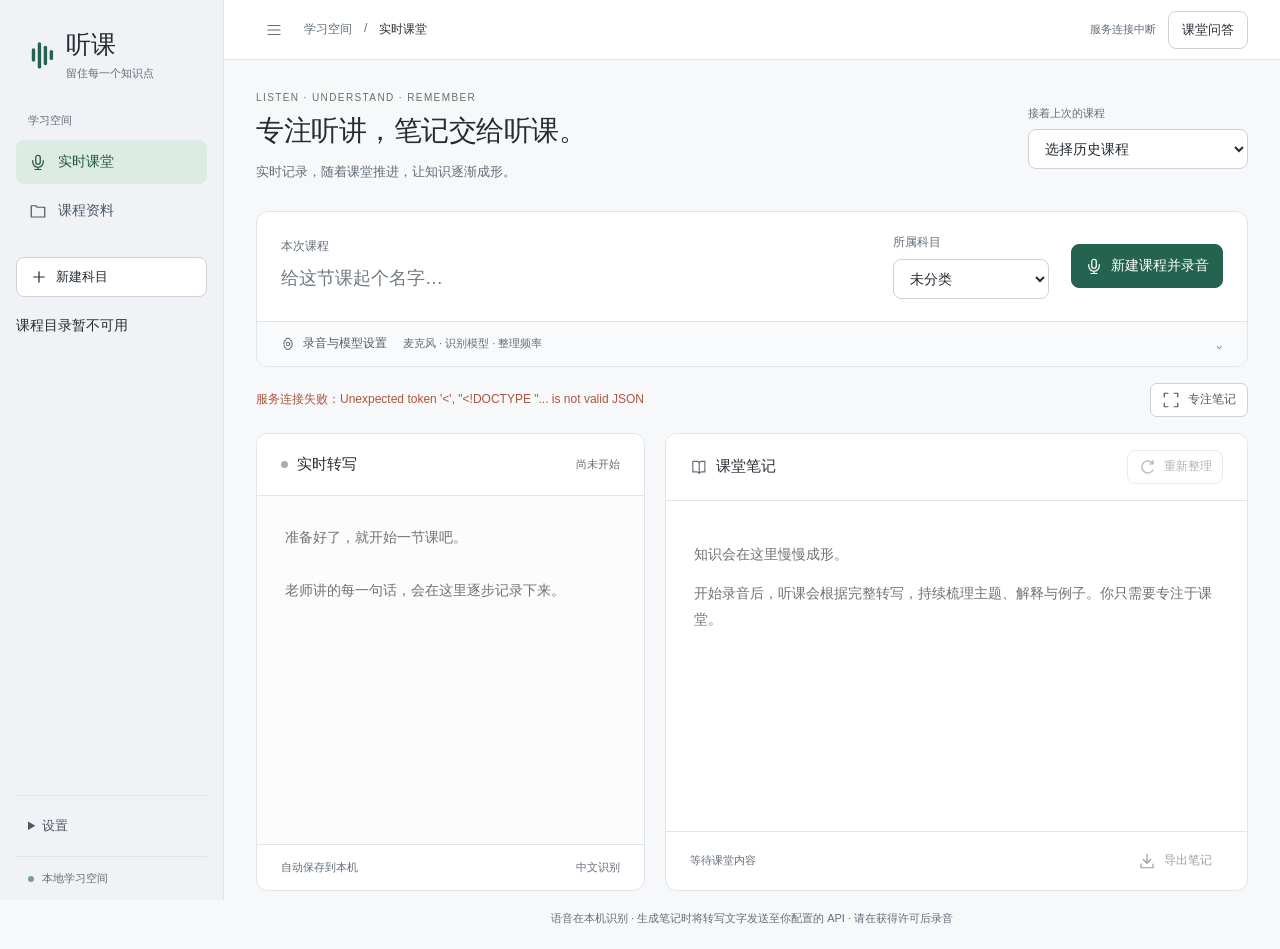
==== commit 7b5d6ea9: "Polish classroom workspace typography, controls, and responsive layout" ====
--- a/static/index.html
+++ b/static/index.html
@@ -1,4 +1,4 @@
-<!doctype html><html lang="zh-CN"><head><meta charset="utf-8"><meta name="viewport" content="width=device-width,initial-scale=1"><meta name="theme-color" content="#f7f8f5"><title>实时课堂 · 听课</title><link rel="stylesheet" href="/static/style.css"><link rel="stylesheet" href="/static/knowledge.css"><link rel="stylesheet" href="/static/workspace.css"></head><body class="live-page"><aside class="sidebar"><a class="brand" href="/"><span class="brandmark"><i></i><i></i><i></i><i></i></span><span>听课<small>留住每一个知识点</small></span></a><div class="nav-caption">学习空间</div><nav aria-label="主导航"><a class="nav-item active" href="/"><svg class="icon" viewBox="0 0 24 24" fill="none" stroke="currentColor" stroke-width="1.65" stroke-linecap="round" stroke-linejoin="round" aria-hidden="true"><rect x="9" y="3" width="6" height="12" rx="3"/><path d="M5 10v2a7 7 0 0 0 14 0v-2M12 19v3M8 22h8"/></svg>实时课堂</a><a class="nav-item " href="/library"><svg class="icon" viewBox="0 0 24 24" fill="none" stroke="currentColor" stroke-width="1.65" stroke-linecap="round" stroke-linejoin="round" aria-hidden="true"><path d="M3 7V5h6l2 2h10v13H3z"/></svg>课程资料</a></nav><button id="knowledgeSettings" class="quiet kb-settings">知识库位置</button><button id="newSubject" class="quiet new-subject" type="button">＋ 新建科目</button><div class="subject-tree" id="subjectTree" aria-label="科目与课程"></div><div class="sidebar-bottom"><span class="local-dot"></span> 本地学习空间<small>你的积累，都在这里。</small></div></aside><div class="app-shell"><header class="topbar"><button id="toggleNavigation" class="icon-button" aria-label="收起导航" aria-expanded="true" title="收起导航">☰</button><div class="breadcrumb">学习空间 <span>/</span> <strong>实时课堂</strong></div><div class="headright"><span id="health" class="pill">正在连接服务</span><button id="settingsBtn" class="quiet"><svg class="icon" viewBox="0 0 24 24" fill="none" stroke="currentColor" stroke-width="1.65" stroke-linecap="round" stroke-linejoin="round" aria-hidden="true"><circle cx="12" cy="12" r="3"/><path d="m9 3-1 3-3 1 1 3-2 2 2 2-1 3 3 1 1 3h6l1-3 3-1-1-3 2-2-2-2 1-3-3-1-1-3z"/></svg>笔记 API</button></div><button id="toggleQuestions" class="quiet questions-toggle" aria-expanded="false" aria-controls="questionsDrawer">课堂问答 <span id="questionCount" hidden></span></button></header>
+<!doctype html><html lang="zh-CN"><head><meta charset="utf-8"><meta name="viewport" content="width=device-width,initial-scale=1"><meta name="theme-color" content="#f7f8f5"><title>实时课堂 · 听课</title><link rel="stylesheet" href="/static/style.css"><link rel="stylesheet" href="/static/knowledge.css"><link rel="stylesheet" href="/static/workspace.css?v=20260922"></head><body class="live-page"><aside class="sidebar"><a class="brand" href="/"><span class="brandmark"><i></i><i></i><i></i><i></i></span><span>听课<small>留住每一个知识点</small></span></a><div class="nav-caption">学习空间</div><nav aria-label="主导航"><a class="nav-item active" href="/"><svg class="icon" viewBox="0 0 24 24" fill="none" stroke="currentColor" stroke-width="1.65" stroke-linecap="round" stroke-linejoin="round" aria-hidden="true"><rect x="9" y="3" width="6" height="12" rx="3"/><path d="M5 10v2a7 7 0 0 0 14 0v-2M12 19v3M8 22h8"/></svg>实时课堂</a><a class="nav-item " href="/library"><svg class="icon" viewBox="0 0 24 24" fill="none" stroke="currentColor" stroke-width="1.65" stroke-linecap="round" stroke-linejoin="round" aria-hidden="true"><path d="M3 7V5h6l2 2h10v13H3z"/></svg>课程资料</a></nav><button id="knowledgeSettings" class="quiet kb-settings">知识库位置</button><button id="newSubject" class="quiet new-subject" type="button"><svg class="icon" viewBox="0 0 24 24" fill="none" stroke="currentColor" stroke-width="1.65" stroke-linecap="round" stroke-linejoin="round" aria-hidden="true"><path d="M12 5v14M5 12h14"/></svg>新建科目</button><div class="subject-tree" id="subjectTree" aria-label="科目与课程"></div><div class="sidebar-bottom"><span class="local-dot"></span> 本地学习空间<small>你的积累，都在这里。</small></div></aside><div class="app-shell"><header class="topbar"><button id="toggleNavigation" class="icon-button" aria-label="收起导航" aria-expanded="true" title="收起导航"><svg class="icon" viewBox="0 0 24 24" fill="none" stroke="currentColor" stroke-width="1.65" stroke-linecap="round" stroke-linejoin="round" aria-hidden="true"><path d="M4 6h16M4 12h16M4 18h16"/></svg></button><div class="breadcrumb">学习空间 <span>/</span> <strong>实时课堂</strong></div><div class="headright"><span id="health" class="pill">正在连接服务</span><button id="settingsBtn" class="quiet"><svg class="icon" viewBox="0 0 24 24" fill="none" stroke="currentColor" stroke-width="1.65" stroke-linecap="round" stroke-linejoin="round" aria-hidden="true"><circle cx="12" cy="12" r="3"/><path d="m9 3-1 3-3 1 1 3-2 2 2 2-1 3 3 1 1 3h6l1-3 3-1-1-3 2-2-2-2 1-3-3-1-1-3z"/></svg>笔记 API</button></div><button id="toggleQuestions" class="quiet questions-toggle" aria-expanded="false" aria-controls="questionsDrawer">课堂问答 <span id="questionCount" hidden></span></button></header>
 <main><section class="page-heading"><div><div class="eyebrow">LISTEN · UNDERSTAND · REMEMBER</div><h1>专注听讲，笔记交给听课。</h1><p>实时记录，随着课堂推进，让知识逐渐成形。</p></div><label class="history-field"><span>接着上次的课程</span><select id="history" aria-label="历史课程"><option value="">选择历史课程</option></select></label></section>
 <section class="record-console" aria-label="课堂录音控制"><div class="session-row"><label class="titlefield"><span>本次课程</span><input id="title" placeholder="给这节课起个名字…" maxlength="200"></label><label class="subject-field">所属科目<select id="courseSubject"><option value="未分类">未分类</option></select></label><div class="record-actions"><button id="start" class="primary"><svg class="icon" viewBox="0 0 24 24" fill="none" stroke="currentColor" stroke-width="1.65" stroke-linecap="round" stroke-linejoin="round" aria-hidden="true"><rect x="9" y="3" width="6" height="12" rx="3"/><path d="M5 10v2a7 7 0 0 0 14 0v-2M12 19v3M8 22h8"/></svg>新建课程并录音</button><button class="primary" id="resume" disabled><svg class="icon" viewBox="0 0 24 24" fill="none" stroke="currentColor" stroke-width="1.65" stroke-linecap="round" stroke-linejoin="round" aria-hidden="true"><rect x="9" y="3" width="6" height="12" rx="3"/><path d="M5 10v2a7 7 0 0 0 14 0v-2M12 19v3M8 22h8"/></svg>继续录音</button><button id="pause" class="primary" disabled><svg class="icon" viewBox="0 0 24 24" fill="none" stroke="currentColor" stroke-width="1.65" stroke-linecap="round" stroke-linejoin="round" aria-hidden="true"><path d="M8 5v14M16 5v14"/></svg>暂停</button><button id="stop" disabled><svg class="icon" viewBox="0 0 24 24" fill="none" stroke="currentColor" stroke-width="1.65" stroke-linecap="round" stroke-linejoin="round" aria-hidden="true"><rect x="6" y="6" width="12" height="12" rx="2"/></svg>结束录音</button></div></div>
 <details class="record-settings"><summary><svg class="icon" viewBox="0 0 24 24" fill="none" stroke="currentColor" stroke-width="1.65" stroke-linecap="round" stroke-linejoin="round" aria-hidden="true"><circle cx="12" cy="12" r="3"/><path d="m9 3-1 3-3 1 1 3-2 2 2 2-1 3 3 1 1 3h6l1-3 3-1-1-3 2-2-2-2 1-3-3-1-1-3z"/></svg>录音与模型设置 <span class="summary-hint">麦克风 · 识别模型 · 整理频率</span></summary><div class="settings-grid"><label>麦克风<div class="input-pair"><select id="mic"><option value="">系统默认麦克风</option></select><button id="refreshMic" title="重新检测麦克风">检测</button></div></label><label>笔记整理间隔<select id="interval"><option value="20" selected>每 20 秒</option><option value="30">每 30 秒</option><option value="45">每 45 秒</option><option value="60">每 60 秒</option></select></label><label class="model-field">音频转录模型<div class="input-pair"><select id="speechModel" aria-label="音频转录模型"><option value="">正在读取模型…</option></select><button id="switchModel" disabled>切换模型</button></div></label><span id="speechStatus" role="status">正在核对实际运行模型</span></div></details></section>
@@ -7,5 +7,5 @@
 
 老师讲的每一句话，会在这里逐步记录下来。</div><div id="partial" class="partial"></div></div><footer><span id="saveStatus">自动保存到本机</span><span>中文识别</span></footer></article>
 <article class="panel notes-panel"><div class="panelhead"><h2><svg class="icon" viewBox="0 0 24 24" fill="none" stroke="currentColor" stroke-width="1.65" stroke-linecap="round" stroke-linejoin="round" aria-hidden="true"><path d="M4 4h6a3 3 0 0 1 3 3v14a4 4 0 0 0-4-2H4zM13 7a3 3 0 0 1 3-3h5v15h-4a4 4 0 0 0-4 2"/></svg>课堂笔记 <span class="tiny-badge">AI 整理</span></h2><button id="update" class="quiet small" disabled><svg class="icon" viewBox="0 0 24 24" fill="none" stroke="currentColor" stroke-width="1.65" stroke-linecap="round" stroke-linejoin="round" aria-hidden="true"><path d="M20 8a8 8 0 1 0 0 8M20 3v5h-5"/></svg>重新整理</button></div><div class="note-hint">从零散的讲解，到有条理的知识。</div><div class="panelbody"><div id="notes" class="notes-content empty-notes"><p>知识会在这里慢慢成形。</p><p>开始录音后，听课会根据完整转写，持续梳理主题、解释与例子。你只需要专注于课堂。</p></div></div><footer><span id="noteStatus">等待课堂内容</span><button id="export" class="quiet small" disabled><svg class="icon" viewBox="0 0 24 24" fill="none" stroke="currentColor" stroke-width="1.65" stroke-linecap="round" stroke-linejoin="round" aria-hidden="true"><path d="M12 3v12m-5-5 5 5 5-5M4 16v5h16v-5"/></svg>导出笔记</button></footer></article></section>
-<p class="footnote">语音在本机识别 · 生成笔记时将转写文字发送至你配置的 API · 请在获得许可后录音</p><section id="questionsDrawer" class="panel qa-panel" aria-label="课程知识库问答" hidden><button id="closeQuestions" class="icon-button drawer-close" aria-label="收起课堂问答" title="收起课堂问答">×</button><div class="panelhead"><div><h2>课堂问答</h2><p id="qaScope">选择一节课后，基于这个科目的全部课程回答。</p></div><div class="qa-tools"><label class="check-label"><input id="autoQuestions" type="checkbox" checked>自动识别课堂提问</label><button id="detectQuestions" class="quiet small" disabled>识别最近提问</button></div></div><div class="qa-layout"><div id="qaFeed" class="qa-feed" aria-live="polite"><p>老师的提问与参考回答会出现在这里，你也可以随时提问。</p></div><form id="askForm" class="ask-form"><label for="questionInput">向这门课的知识库提问</label><textarea id="questionInput" rows="3" maxlength="1000" placeholder="例如：执行依据需要满足哪些条件？" required></textarea><p class="qa-help">回答附带资料来源。缺少依据时会说明；自动识别的提问可能来自课堂中的任何说话人。</p><button id="askButton" class="primary" disabled>提问</button><div id="qaStatus" role="status"></div></form></div></section></main></div><dialog id="settings"><form id="settingsForm"><div class="panelhead"><h2>大模型 API 设置</h2><button type="button" id="closeSettings">关闭</button></div><p>支持 OpenAI 兼容的 Chat Completions 接口。</p><label>Base URL<input id="baseUrl" placeholder="https://api.example.com/v1" required></label><label>模型名称<input id="model" placeholder="填写服务商提供的模型 ID" required></label><label>API Key<input id="apiKey" type="password" autocomplete="off" placeholder="密钥只保存到本机；留空保留现有密钥"></label><p class="muted">本地保存位置：项目目录 config.json。请勿分享该文件。</p><div class="actions"><button type="button" id="testApi">保存并测试连接</button><button type="submit" class="primary">保存设置</button></div><p id="settingsStatus" role="status"></p></form></dialog>
+<p class="footnote">语音在本机识别 · 生成笔记时将转写文字发送至你配置的 API · 请在获得许可后录音</p><section id="questionsDrawer" class="panel qa-panel" aria-label="课程知识库问答" hidden><button id="closeQuestions" class="icon-button drawer-close" aria-label="收起课堂问答" title="收起课堂问答"><svg class="icon" viewBox="0 0 24 24" fill="none" stroke="currentColor" stroke-width="1.65" stroke-linecap="round" stroke-linejoin="round" aria-hidden="true"><path d="m6 6 12 12M18 6 6 18"/></svg></button><div class="panelhead"><div><h2>课堂问答</h2><p id="qaScope">选择一节课后，基于这个科目的全部课程回答。</p></div><div class="qa-tools"><label class="check-label"><input id="autoQuestions" type="checkbox" checked>自动识别课堂提问</label><button id="detectQuestions" class="quiet small" disabled>识别最近提问</button></div></div><div class="qa-layout"><div id="qaFeed" class="qa-feed" aria-live="polite"><p>老师的提问与参考回答会出现在这里，你也可以随时提问。</p></div><form id="askForm" class="ask-form"><label for="questionInput">向这门课的知识库提问</label><textarea id="questionInput" rows="3" maxlength="1000" placeholder="例如：执行依据需要满足哪些条件？" required></textarea><p class="qa-help">回答附带资料来源。缺少依据时会说明；自动识别的提问可能来自课堂中的任何说话人。</p><button id="askButton" class="primary" disabled>提问</button><div id="qaStatus" role="status"></div></form></div></section></main></div><dialog id="settings"><form id="settingsForm"><div class="panelhead"><h2>大模型 API 设置</h2><button type="button" id="closeSettings">关闭</button></div><p>支持 OpenAI 兼容的 Chat Completions 接口。</p><label>Base URL<input id="baseUrl" placeholder="https://api.example.com/v1" required></label><label>模型名称<input id="model" placeholder="填写服务商提供的模型 ID" required></label><label>API Key<input id="apiKey" type="password" autocomplete="off" placeholder="密钥只保存到本机；留空保留现有密钥"></label><p class="muted">本地保存位置：项目目录 config.json。请勿分享该文件。</p><div class="actions"><button type="button" id="testApi">保存并测试连接</button><button type="submit" class="primary">保存设置</button></div><p id="settingsStatus" role="status"></p></form></dialog>
 <dialog id="subjectDialog"><form id="subjectForm"><h2>新建科目</h2><label>科目名称<input id="subjectName" maxlength="80" required placeholder="例如：民法、线性代数" autocomplete="off"></label><p>创建后会在知识库中建立同名目录，用来保存这个科目的每堂课。</p><p id="subjectMessage" role="status"></p><div class="actions"><button id="cancelSubject" type="button">取消</button><button id="createSubject" class="primary">创建科目</button></div></form></dialog><datalist id="subjectNames"></datalist><dialog id="storageDialog"><form id="storageForm"><h2>本地知识库</h2><p>每个科目对应一个目录，保存课程原文、笔记和问答。修改位置会复制全部资料，并保留旧目录。</p><label>知识库目录（完整路径）<input id="storagePath" required placeholder="E:\Create\课堂知识库"></label><p id="storageCurrent"></p><p>请选择一个空目录。迁移前需暂停录音并等待笔记、问答完成。</p><div class="actions"><button id="cancelStorage" type="button">取消</button><button id="saveStorage" class="primary">保存并迁移</button></div><p id="storageStatus" role="status"></p></form></dialog><script src="/static/notes-renderer.js"></script><script src="/static/app.js"></script><script src="/static/ui.js"></script><script src="/static/knowledge-ui.js"></script></body></html>
--- a/static/workspace.css
+++ b/static/workspace.css
@@ -1,23 +1,284 @@
-/* A quiet workspace: content first, fixed locations for everyday controls. */
-:root{--bg:#fff;--paper:#fff;--ink:#242628;--muted:#6b7075;--line:#e6e8eb;--green:#326753;--soft:#f2f4f3;--radius:8px;font-family:"Segoe UI","Microsoft YaHei",sans-serif}
-body{background:#fff}button,.button,input,select{border-radius:6px;box-shadow:none;font-size:13px}button,.button{padding:8px 12px}.primary{box-shadow:none}p,label{color:var(--muted)}input::placeholder{color:#7d8288}.quiet:hover,.icon-button:hover{background:#f1f2f3}.icon{width:17px;height:17px}.sidebar{width:218px;padding:24px 14px 14px;background:#f7f7f8;border-color:var(--line)}.brand{font-size:23px;gap:8px;padding:0 10px}.brand small{font-size:10px;letter-spacing:0;color:#74797f}.brandmark{transform:scale(.8);width:27px}.nav-caption{margin:30px 12px 10px;color:#777c82;font-size:11px;letter-spacing:0}.sidebar nav{gap:3px}.nav-item{font-size:13px;padding:9px 12px;gap:10px;border-radius:5px;color:#575c62}.nav-item.active{background:#e8edeb;color:#244b3c}.nav-item:hover{background:#ebeced}.sidebar-bottom{padding:12px 10px 0;font-size:11px;color:#70767b;border-top:1px solid var(--line)}.sidebar-bottom small{display:none}.app-shell{margin-left:218px;min-width:0}.topbar{height:54px;padding:0 28px;background:#fff;gap:12px}.breadcrumb{font-size:12px;color:#777c82;flex:1}.breadcrumb strong{color:#40464c}.headright{gap:8px}.pill{background:none;border:0;padding:0;color:#657068;font-size:11px}.questions-toggle{font-size:12px}.questions-toggle[aria-expanded=true]{background:#eaf0ed;color:#255840}#questionCount{background:#e3ebe6;border-radius:4px;min-width:19px;padding:1px 5px;font-size:11px}main{max-width:1640px;padding:25px 28px 16px}.page-heading{margin-bottom:22px;gap:16px;align-items:center}.eyebrow{font-size:9px;color:#777f83;letter-spacing:1.6px}.page-heading h1{font-size:23px;color:#25292d;letter-spacing:-.4px;margin:7px 0 5px;font-weight:600}.page-heading p{font-size:12px;color:#72787e}.history-field{width:210px}.history-field span{font-size:11px}.record-console{border-radius:8px;box-shadow:none}.session-row{gap:18px;padding:16px 18px}.titlefield input{font-size:16px}.record-actions{gap:8px}.record-settings{background:#fafafa}.record-settings summary{color:#61676d;font-size:12px;padding:10px 18px}.summary-hint{color:#7b8188}.status-row{margin:12px 0}#message,#libraryMessage{font-size:12px;color:#68726c}#libraryMessage{margin:0 0 16px;min-height:20px}.workspace{gap:18px;grid-template-columns:minmax(0,.8fr) minmax(0,1.2fr)}.panel{border-radius:8px;box-shadow:none}.panelhead{min-height:54px;padding:14px 20px;border-color:var(--line)}.panelhead h2{font-size:14px}.panelhead>span{font-size:12px;color:#6b7178}.panelhead h2 .icon{color:#707980}.tiny-badge,.note-hint{display:none}.panelbody{padding:24px;min-height:350px;max-height:calc(100dvh - 390px);scroll-behavior:auto}.transcript-panel .panelbody{background:#fff}.text,.notes-content{font-size:16px;line-height:1.85;color:#30353a}.notes-content h1{font-size:25px;color:#24292e;margin-bottom:22px}.notes-content h2{font-size:20px;color:#272d32;margin:28px 0 12px}.notes-content h3,.notes-content h4{font-size:17px;color:#30353a}.notes-content strong{color:#252a2e}.notes-content p{color:inherit}.notes-content blockquote{background:#f7f8f8;border-color:#c8d3cd;color:#555e59}.partial{font-size:15px;color:#757b80}.dot.active{background:#d4493d;box-shadow:none}footer{font-size:11px;color:#737a80;padding:11px 20px;min-height:40px}.footnote{font-size:11px;color:#757b80}.library-grid{grid-template-columns:245px minmax(0,1fr);gap:26px}.catalog-heading h2{font-size:13px}.count-badge{background:#f0f1f2;color:#656d73;font-size:11px}.search input{font-size:13px;border-radius:6px}.record-row{border-radius:5px;padding:11px 8px;margin-bottom:2px}.record-row.active{background:#eef2ef;border-color:transparent}.record-row:hover{background:#f4f5f5}.record-open strong{font-size:13px;color:#30363b;font-weight:600}.record-open small{font-size:11px;color:#717980;margin-top:4px}.record-list{max-height:calc(100dvh - 385px);min-height:140px}.catalog-tip{font-size:11px;color:#737b82}.subject-filter{font-size:11px;color:#6b737a}.reader{border:0;border-left:1px solid var(--line);border-radius:0;min-height:calc(100dvh - 235px);box-shadow:none}.reader-titlebar{padding:0 30px;flex-wrap:nowrap}.reader-eyebrow{display:none}.reader-titlebar h2{font-size:23px;color:#24292e;margin:0;line-height:1.5}.reader-actions{max-width:none;flex-wrap:nowrap}.subject-assignment{padding:14px 30px 0;align-items:center}.subject-assignment label{flex-direction:row;align-items:center;white-space:nowrap;max-width:none;font-size:11px}.subject-assignment input{width:135px;padding:5px 8px;font-size:12px}.subject-assignment button{padding:5px 8px;font-size:11px}.detail-meta{margin:12px 30px;font-size:11px;color:#737a80;max-height:62px;overflow:auto}.reader-toolbar{padding:0 30px 12px;gap:10px;border-color:var(--line)}.reader-tabs{padding:0;background:transparent;gap:14px;border-radius:0}.reader-tabs button{font-size:12px;padding:8px 0;border-radius:0;border-bottom:2px solid transparent;color:#737b82}.reader-tabs [aria-pressed=true]{box-shadow:none;background:none;color:#273c30;border-bottom-color:#326753}.reader .panelbody{padding:26px 30px;font-size:16px;line-height:1.85;max-height:calc(100dvh - 390px);min-height:300px}.reader .panelbody>*{max-width:780px}.reader footer{padding:12px 30px}.reader-footer-mark{color:#7e858c}.search-hit{background:#f4f6f4;color:#516453;font-size:12px}.merge-box{border-radius:6px;background:#f7f9f7}.merge-box p,.picked-row span{font-size:12px;color:#646f65}
-/* Subject navigation follows the same order as the course library. */
-.subject-tree{flex:1;min-height:0;overflow:auto;margin:24px 0 16px;scrollbar-width:thin}.tree-caption{font-size:11px;color:#7a8086;padding:0 12px 9px}.subject-tree details{margin:3px 0}.subject-tree summary{font-size:12px;cursor:pointer;padding:7px 9px;color:#444b51;overflow-wrap:anywhere}.subject-tree summary span{float:right;color:#858c92;font-size:11px}.tree-course{display:block;width:100%;border:0;border-radius:4px;background:transparent;padding:7px 10px 7px 23px;text-align:left;font-size:12px;font-weight:400;line-height:1.5;white-space:normal;color:#636b72;text-decoration:none;overflow-wrap:anywhere}.tree-course:hover{background:#eceeef}.tree-course[aria-current=page]{background:#e6ede9;color:#244e3b;font-weight:600}.shell-settings{margin-top:auto;padding:10px 0;border-top:1px solid var(--line)}.shell-settings summary{padding:6px 12px;cursor:pointer;font-size:12px;color:#5d656d}.shell-settings button{width:100%;justify-content:flex-start;padding:8px 12px;margin:0;font-size:12px}.sidebar-bottom{margin-top:0}.navigation-closed .sidebar{display:none}.navigation-closed .app-shell{margin-left:0}
-/* Q&A remains available without moving the document's reading position. */
-.qa-panel{position:fixed;right:0;top:54px;bottom:0;width:380px;z-index:25;margin:0;border:0;border-left:1px solid var(--line);border-radius:0;background:white;box-shadow:-8px 0 24px #2028300b}.qa-panel .panelhead{display:block;flex:none;padding:21px 22px 14px}.qa-panel h2{font-size:17px;padding-right:25px}.qa-panel #qaScope{font-size:12px;line-height:1.7;color:#747c82;margin-top:8px}.drawer-close{position:absolute;right:13px;top:12px;font-size:23px;z-index:1}.qa-tools{gap:12px;margin-top:14px}.qa-tools .check-label{font-size:12px;gap:6px}.qa-tools button{font-size:12px;padding:4px 0}.qa-layout{display:flex;flex-direction:column;flex:1;min-height:0}.qa-feed{flex:1;min-height:0;max-height:none;padding:20px 22px;overscroll-behavior:contain}.qa-feed>p{font-size:13px;color:#6a727a}.qa-card .notes-content{font-size:14px;line-height:1.85}.qa-card h3{font-size:15px;color:#293036}.qa-card small{color:#6b7970;font-size:11px}.qa-card blockquote,.qa-card details p{font-size:12px;color:#647068}.qa-card .notes-content h2{font-size:17px}.qa-card details{font-size:12px}.ask-form{flex:none;background:#fafbfa;border:0;border-top:1px solid var(--line);padding:16px 20px}.ask-form label{font-size:12px}.ask-form textarea{font-size:14px;background:#fff;margin-top:8px;border-radius:6px;max-height:180px;min-height:70px}.qa-help{font-size:11px;line-height:1.6;margin:7px 0 10px;color:#788078}.ask-form button{width:auto;min-width:80px;float:right}#qaStatus{clear:both;margin:8px 0 0;font-size:12px}.focus-view .qa-panel{margin:0;max-width:none}.focus-view .reader{border-left:0}.focus-view .reader .panelbody{max-width:920px;width:100%;align-self:center}.focus-view .notes-panel{border:0}.focus-view .notes-panel .panelbody{max-height:calc(100dvh - 370px)}
-@media(min-width:1500px){.questions-open .app-shell{margin-right:380px}.questions-open .library-grid{grid-template-columns:220px minmax(0,1fr)}.questions-open .reader-titlebar{flex-wrap:wrap}.questions-open .reader-toolbar{flex-wrap:wrap}.questions-open .workspace{grid-template-columns:1fr 1.2fr}}
-@media(max-width:1150px){.sidebar{width:190px}.app-shell{margin-left:190px}.topbar{padding:0 20px}main{padding:22px 20px}.library-grid{grid-template-columns:205px minmax(0,1fr);gap:18px}.reader-titlebar{flex-wrap:wrap;padding:0 22px}.reader-toolbar{padding:0 22px 12px;flex-wrap:wrap}.subject-assignment{padding-left:22px;flex-wrap:wrap}.detail-meta{margin-left:22px;margin-right:22px}.reader .panelbody{padding:24px 22px}.session-row{flex-wrap:wrap}.record-actions{margin-left:auto}.panelbody{padding:22px}.page-heading h1{font-size:22px}}
-@media(max-width:800px){.sidebar{position:fixed;top:54px;bottom:0;width:218px;display:flex;flex-direction:column;align-items:stretch;justify-content:flex-start;padding:20px 14px;border-right:1px solid var(--line);box-shadow:10px 0 30px #20283012;z-index:30}.sidebar nav{display:grid}.sidebar .brand{display:none}.nav-caption{display:block;margin:0 10px 10px}.sidebar-bottom{display:block}.app-shell{margin-left:0}.topbar{height:54px;padding:0 14px;position:sticky;top:0;z-index:20}.breadcrumb{display:flex;font-size:11px}.headright{margin-left:auto;width:auto!important}.headright .pill{max-width:180px;overflow:hidden;text-overflow:ellipsis;font-size:10px}.questions-toggle{padding:6px;font-size:12px}.page-heading{flex-direction:row;align-items:center}.page-heading h1{font-size:20px}.eyebrow{font-size:8px;letter-spacing:1px}.page-heading p{font-size:11px}.library-grid{grid-template-columns:195px minmax(0,1fr);gap:15px}.reader .panelbody{font-size:16px;max-height:65dvh}.subject-assignment label{white-space:normal}.workspace{grid-template-columns:1fr}.qa-panel{width:min(380px,100vw);top:54px}.qa-panel .panelhead{padding:18px 20px}.history-field{width:170px}.panelbody{min-height:250px;max-height:60dvh}.focus-view .subject-assignment{padding-left:22px}}
-@media(max-width:650px){main{padding:22px 16px}.library-grid{grid-template-columns:1fr}.record-list{min-height:0;max-height:210px}.catalog-heading{padding-bottom:10px}.catalog-tip{display:none}.reader{border-left:0;border-top:1px solid var(--line);padding-top:22px}.reader-titlebar{padding:0 4px}.reader-titlebar h2{font-size:21px}.reader .panelbody{padding:22px 4px;min-height:250px}.reader-toolbar{padding:0 4px 12px}.subject-assignment{padding-left:4px}.detail-meta{margin-left:4px;margin-right:4px}.reader footer{padding:12px 4px}.page-heading{flex-wrap:wrap}.page-heading #refresh{font-size:12px!important}.library-page .page-heading .eyebrow{font-size:8px}.history-field{width:100%}.record-actions{width:100%}.subject-field{width:100%}.headright .pill{max-width:130px}.live-page .breadcrumb{display:none}.reader-actions{margin-left:auto}.text,.notes-content{font-size:16px}.notes-content h1{font-size:23px}.footnote{font-size:11px}.focus-view .reader .panelbody{padding:22px 4px}}
-.course-details{margin:12px 30px 14px}.course-details>summary{font-size:12px;color:#717980;cursor:pointer}.course-details .subject-assignment{padding:14px 0 0}.course-details .detail-meta{margin:12px 0;max-height:none}.reader-toolbar{padding-top:4px}
-@media(min-width:1100px) and (max-width:1499px){.questions-open .app-shell{margin-right:380px}.questions-open .catalog{display:none}.questions-open .library-grid{grid-template-columns:1fr}.questions-open .reader{border-left:0}.questions-open .reader-titlebar{padding-left:0;flex-wrap:wrap}.questions-open .course-details{margin-left:0}.questions-open .reader-toolbar{padding-left:0;flex-wrap:wrap}.questions-open .reader .panelbody{padding-left:0}.questions-open .workspace{grid-template-columns:1fr}.questions-open .topbar{padding:0 16px}.questions-open .breadcrumb{display:none}}
-@media(max-width:1150px){.course-details{margin-left:22px;margin-right:22px}}@media(max-width:650px){.course-details{margin-left:4px;margin-right:4px}}
-.new-subject{margin:16px 0 0;justify-content:flex-start;font-size:12px;padding:8px 12px}.subject-tree{margin-top:12px}.subject-field select{width:100%}.subject-assignment select{width:145px;font-size:12px;padding:5px 8px}#subjectMessage{color:#a34232;font-size:13px}
-
-/* Visual hierarchy: warm paper, graphite text, restrained evergreen actions. */
-:root{--ink:#202b29;--muted:#606c68;--green:#245b49;--line:#dde4df;--soft:#eef3ef;font-family:"Segoe UI Variable Text","Segoe UI","Microsoft YaHei",sans-serif}
-body{background:#fdfdfb}.sidebar{background:#f2f4f0}.topbar{background:#fdfdfb;border-bottom-color:#e1e6e0}.brand{color:#213c32}.brand small{color:#68766e;font-size:11px}.nav-caption,.tree-caption{font-size:12px;color:#66766c;letter-spacing:.3px}.nav-item{font-size:14px;padding:11px 12px;color:#4a5c52}.nav-item.active{background:#dce9df;color:#204f3b;box-shadow:inset 3px 0 #337253;font-weight:650}.nav-item:hover{background:#e5ece4}.tree-course{font-size:13px;padding-top:9px;padding-bottom:9px;color:#4c5e53}.tree-course[aria-current=page]{background:#e0eae1;color:#204a37}.subject-tree summary{font-size:13px;font-weight:600;color:#3b4c43}.subject-tree summary span{color:#64756b}.new-subject{background:#fff;border:1px solid #b8cdbf;color:#28543e;font-size:13px;font-weight:600;border-radius:7px;margin-top:20px;min-height:38px}.new-subject:hover{background:#eaf2ec;border-color:#7da68c}.shell-settings summary{font-size:13px;color:#3e5347;font-weight:600;border-radius:6px;padding:10px 12px;background:#e7ece5}.shell-settings button{font-size:13px;color:#3c5044;min-height:38px}.breadcrumb{color:#66766d;font-size:13px}.breadcrumb strong{color:#374b40}.page-heading{padding-bottom:19px;border-bottom:1px solid #e5e9e3;margin-bottom:20px}.page-heading h1{font-size:26px;font-weight:650;letter-spacing:-.7px;color:#25382d;line-height:1.45;margin:8px 0 7px}.eyebrow{font-size:10px;letter-spacing:1.8px;color:#687e6d}.page-heading p{font-size:13px;color:#63746a}.history-field span,label{color:#53665a;font-size:12px}.history-field select,input,select{border-color:#cdd8ce;background:#fff;font-size:14px;min-height:38px}input::placeholder{color:#78867e}button,.button{font-size:13px;font-weight:550;min-height:34px}.primary{background:#245b49;border-color:#245b49;box-shadow:0 2px 4px #21433412}.primary:hover{background:#194736;border-color:#194736}.primary:disabled{box-shadow:none}.questions-toggle{border:1px solid #b7cbbb;background:#edf3ed;color:#244f39;font-weight:650;padding:8px 13px}.questions-toggle:hover,.questions-toggle[aria-expanded=true]{background:#dce9df;border-color:#8eaf98}.topbar>a.button{color:#24563e;border:1px solid #9dbda6;background:#fff}.topbar>a.button:hover{background:#edf4ed}.pill{color:#3d6650;font-size:12px}.panelhead h2{font-size:16px;font-weight:650;color:#2d4536}.panelhead{background:#fafcf8}.panelhead>span{color:#62776a}.record-console{border-color:#d6dfd5;box-shadow:0 3px 12px #263f2a05}.record-settings{background:#f3f6f0}.record-settings summary{color:#3c5945;font-weight:550;font-size:13px;min-height:40px}.summary-hint{color:#6d806e;font-weight:400}.titlefield input{font-size:18px;font-weight:550}.record-actions button{min-height:40px}.subject-field select{color:#2f503b;font-weight:550}.text,.notes-content,.reader .panelbody{color:#2b3731;font-size:16px;line-height:1.9}.notes-content h1{font-size:26px;font-weight:650;color:#21392a}.notes-content h2{font-size:20px;font-weight:650;color:#294731;margin-top:30px}.notes-content h3,.notes-content h4{color:#304c38}.notes-content strong{color:#21472f}.notes-content blockquote{border-color:#92ae92;background:#f4f7ef;color:#53684f}.catalog-heading h2{font-size:14px;color:#334d3c}.count-badge{font-size:12px;background:#eaf0e6;color:#52694f}.search input{font-size:14px;border-color:#bfcfbc;min-height:42px;background:#fff}.search .icon{color:#647f5a}.subject-filter{font-size:12px;color:#53674d}.batch-tools{gap:8px}.batch-tools button{border:1px solid #d5dfce;background:#f7f9f3;border-radius:5px;padding:5px 9px;color:#516648;font-size:12px}.record-row.active{background:#eaf1e3;box-shadow:inset 3px 0 #749461}.record-open strong{font-size:14px;color:#30432b}.record-open small{font-size:12px;color:#61735b}.catalog-tip{font-size:11px;color:#65745f}.reader-titlebar h2{font-size:24px;color:#273d2a;font-weight:650}.reader-actions .icon-button{border:1px solid #d5dfcf;background:#f7faf3;color:#536f46;width:36px;height:36px;min-height:36px}.reader-actions .with-label{width:auto;padding:7px 10px;font-size:12px}.reader-actions{gap:6px}.course-details>summary{display:list-item;width:fit-content;border:1px solid #cfdcc6;background:#f2f6ed;border-radius:5px;padding:7px 12px;font-size:12px;color:#4b6840}.reader-tabs{gap:6px;background:#eff3e9;border:1px solid #dce5d2;border-radius:7px;padding:3px}.reader-tabs button{border:0;border-radius:4px;padding:7px 13px;font-size:13px;color:#647958}.reader-tabs [aria-pressed=true]{background:#fff;color:#2d5631;box-shadow:0 1px 3px #3850211c;font-weight:650}.reader-toolbar #rewrite,.panelhead #update{background:#f1f6ec;border:1px solid #c9dbbe;color:#426f37;font-size:12px;padding:7px 10px}.reader-toolbar #rewrite:hover,.panelhead #update:hover{background:#e4eedc;border-color:#94b37f}#refresh{border:1px solid #d0ddc7;background:#f6f9f1;color:#527144}#focusView{color:#4b6c41}.status-row #focusView{padding:7px 10px;border:1px solid #cddbc3;border-radius:6px;background:#f4f8ee}.detail-meta{color:#68765e;font-size:12px}.reader footer,footer{color:#66755d;font-size:12px}.footnote{color:#697a60}.qa-panel h2{font-size:19px;color:#294b30}.qa-tools .check-label{font-size:13px;color:#4c6848}.qa-tools button{color:#416c38;text-decoration:underline;text-underline-offset:4px}.ask-form{background:#f5f8f0}.ask-form label{font-size:13px;font-weight:550;color:#435f3b}.ask-form textarea{border-color:#becfb2;font-size:14px}.qa-card h3{color:#2c462c;font-size:16px}.qa-card .notes-content{font-size:14px}.qa-card small{color:#5d7555}.danger{color:#a54835;border-color:#dcbbae}.text-button:hover{color:#284e2b}button:focus-visible,a:focus-visible,summary:focus-visible{outline:3px solid #6c9473;outline-offset:3px}input:focus,select:focus{outline:2px solid #8bae82;border-color:#8bae82}
-@media(max-width:800px){.page-heading h1{font-size:23px}.page-heading p{font-size:12px}.eyebrow{font-size:9px}.breadcrumb{font-size:11px}.topbar .questions-toggle{font-size:12px;padding:6px 9px}.headright .pill{font-size:10px}.topbar>a.button{font-size:12px;padding:6px 9px}.reader-titlebar h2{font-size:22px}.subject-field select{width:100%}}
-@media(max-width:480px){.topbar{gap:7px;padding:0 10px}.breadcrumb{gap:5px}.page-heading h1{font-size:22px}.page-heading{gap:10px}.reader-toolbar{gap:8px;flex-wrap:wrap}.reader-tabs button{padding:7px 10px}.reader-actions .icon-button{width:34px;height:34px}.reader-actions .with-label{width:auto}.new-subject{min-height:38px}}
-/* Empty-state guidance is quieter than actual classroom content. */
-#transcript.empty-transcript,#notes.empty-notes,#notes.empty-notes p{color:#858585}
+/* Listening workspace. Impeccable polish: operate clearly, read comfortably. */
+:root {
+  --bg:#f7f8fa; --paper:#fff; --ink:#252b32; --muted:#626d78;
+  --line:#e1e5e9; --green:#24634f; --soft:#eaf3ee; --radius:12px;
+  --surface-secondary:#f0f2f5; --control-border:#cbd2d9; --danger:#a64035;
+  --sidebar-width:224px; --toolbar-height:60px;
+  font-family:"Segoe UI Variable Text","Segoe UI","Microsoft YaHei",sans-serif;
+  font-size:14px; color:var(--ink); background:var(--bg);
+}
+body { background:var(--bg); }
+::selection { background:#cfe7da; color:#173c30; }
+input,textarea { caret-color:var(--green); }
+button,.button,input,select,textarea { border-radius:8px; font-size:14px; box-shadow:none; }
+button,.button { min-height:38px; padding:8px 13px; font-weight:500; border-color:var(--control-border); color:var(--ink); }
+button:hover,.button:hover { background:#f0f3f5; border-color:#aeb9c2; }
+button:active:not(:disabled),.button:active { background:#e6ebee; }
+button:disabled { opacity:.45; cursor:not-allowed; }
+.primary { box-shadow:none; background:var(--green); border-color:var(--green); color:#fff; font-weight:600; }
+.primary:hover,.primary:active:not(:disabled) { background:#1b4e3e; border-color:#1b4e3e; color:#fff; }
+.quiet { background:transparent; border-color:transparent; }
+.quiet:hover,.icon-button:hover { background:#edf1f3; border-color:var(--line); }
+.text-button { min-height:32px; padding:5px 7px; font-size:12px; color:var(--muted); }
+.small { font-size:12px; min-height:34px; padding:6px 10px; }
+.icon-button { width:36px; height:36px; min-height:36px; padding:8px; color:var(--muted); }
+.icon { width:18px; height:18px; }
+.danger { color:var(--danger); border-color:#e0c6c1; background:#fff; }
+.danger:hover { color:var(--danger); background:#fff2ef; border-color:#c89e95; }
+input,select,textarea { min-height:40px; border:1px solid var(--control-border); background:#fff; padding:9px 12px; color:var(--ink); }
+input::placeholder,textarea::placeholder { color:#707981; opacity:1; }
+label { color:var(--muted); font-size:12px; gap:8px; }
+input[type=checkbox] { min-height:0; accent-color:var(--green); }
+button:focus-visible,a:focus-visible,summary:focus-visible { outline:2px solid var(--green); outline-offset:3px; }
+input:focus,select:focus,textarea:focus { outline:2px solid var(--green); outline-offset:2px; border-color:var(--green); }
+p { color:var(--muted); }
+/* Persistent navigation */
+.sidebar { width:var(--sidebar-width); padding:28px 16px 14px; background:var(--surface-secondary); border-color:var(--line); }
+.brand { padding:0 12px; gap:10px; font-size:25px; letter-spacing:0; color:var(--ink); }
+.brand small { color:var(--muted); font-size:11px; letter-spacing:0; margin-top:5px; }
+.brandmark { width:28px; transform:scale(.85); }
+.nav-caption,.tree-caption { font-size:11px; color:var(--muted); letter-spacing:0; }
+.nav-caption { margin:32px 12px 12px; }
+.sidebar nav { gap:5px; }
+.nav-item { min-height:44px; border-radius:8px; font-size:14px; padding:11px 13px; color:#4d5864; gap:11px; }
+.nav-item:hover { background:#e6eaee; }
+.nav-item.active { background:#dcebe3; color:#205640; font-weight:650; box-shadow:none; }
+.new-subject { margin-top:24px; width:100%; justify-content:flex-start; border:1px solid var(--control-border); background:#fff; color:var(--ink); font-size:13px; min-height:40px; }
+.subject-tree { flex:1; min-height:0; overflow:auto; margin:20px 0 16px; scrollbar-width:thin; }
+.tree-caption { padding:0 12px 10px; }
+.subject-tree details { margin:4px 0; }
+.subject-tree summary { cursor:pointer; padding:9px 10px; font-size:13px; font-weight:600; color:#45515b; overflow-wrap:anywhere; }
+.subject-tree summary span { float:right; font-size:11px; color:var(--muted); font-variant-numeric:tabular-nums; }
+.tree-course { display:block; padding:9px 10px 9px 24px; border-radius:6px; color:#596570; text-decoration:none; font-size:12px; line-height:1.6; overflow-wrap:anywhere; }
+.tree-course:hover { background:#e6eaee; }
+.tree-course[aria-current=page] { background:#e1e9e5; color:#245440; font-weight:600; }
+.shell-settings { margin-top:auto; border-top:1px solid var(--line); padding:12px 0; }
+.shell-settings summary { padding:9px 12px; cursor:pointer; font-size:13px; color:#4d5864; }
+.shell-settings button { width:100%; justify-content:flex-start; padding:8px 12px; margin:0; font-size:12px; }
+.sidebar-bottom { margin:0; padding:14px 12px 0; border-top:1px solid var(--line); font-size:11px; color:var(--muted); }
+.sidebar-bottom small { display:none; }
+.app-shell { margin-left:var(--sidebar-width); min-width:0; }
+.navigation-closed .sidebar,.focus-view .sidebar { display:none; }
+.navigation-closed .app-shell,.focus-view .app-shell { margin-left:0; }
+.topbar { height:var(--toolbar-height); padding:0 32px; gap:12px; background:#fff; border-color:var(--line); }
+.breadcrumb { flex:1; font-size:12px; color:var(--muted); }
+.breadcrumb strong { color:var(--ink); font-weight:500; }
+.headright { gap:16px; }
+.pill { font-size:11px; color:var(--muted); border:0; border-radius:0; background:none; padding:0; }
+.questions-toggle { border:1px solid var(--control-border); background:#fff; color:var(--ink); font-size:13px; }
+.questions-toggle[aria-expanded=true] { color:#205640; background:var(--soft); border-color:#9ebdaa; }
+#questionCount { background:#dcebe3; color:#205640; padding:2px 6px; border-radius:4px; font-size:11px; }
+.topbar>a.button { background:var(--green); border-color:var(--green); color:#fff; font-size:13px; }
+main { max-width:1660px; padding:32px 32px 20px; }
+.page-heading { margin-bottom:28px; gap:24px; align-items:center; }
+.page-heading h1 { font-size:28px; font-weight:650; letter-spacing:-.5px; line-height:1.45; color:var(--ink); margin:8px 0; }
+.page-heading p { font-size:13px; color:var(--muted); }
+.eyebrow { font-size:10px; letter-spacing:1.4px; color:#64716c; font-weight:500; }
+.history-field { width:220px; }
+.history-field span { font-size:11px; }
+/* Recording controls */
+.record-console { border:1px solid var(--line); border-radius:12px; box-shadow:none; }
+.session-row { gap:22px; padding:22px 24px; }
+.titlefield { min-width:160px; }
+.titlefield>span { font-size:12px; letter-spacing:0; }
+.titlefield input { font-size:18px; font-weight:500; min-height:32px; }
+.subject-field { width:156px; }
+.subject-field select { width:100%; font-size:14px; }
+.record-actions { gap:8px; }
+.record-actions button { min-height:44px; }
+.record-settings { background:#f9fafb; border-top:1px solid var(--line); }
+.record-settings summary { padding:12px 24px; color:#4f5e67; font-size:12px; min-height:44px; }
+.summary-hint { font-size:11px; color:var(--muted); }
+.settings-grid { padding:8px 24px 22px; gap:20px; }
+.settings-grid label { font-size:12px; }
+.settings-grid #speechStatus { font-size:12px; }
+.status-row { margin:16px 0; gap:16px; }
+#message,#libraryMessage { color:var(--muted); font-size:12px; line-height:1.75; }
+#libraryMessage { margin:-12px 0 20px; min-height:20px; }
+.status-row #focusView { border:1px solid var(--control-border); border-radius:7px; background:#fff; padding:7px 11px; font-size:12px; color:#4f5b66; }
+/* Long-form reading */
+.workspace { grid-template-columns:minmax(0,.8fr) minmax(0,1.2fr); gap:20px; }
+.panel { border:1px solid var(--line); border-radius:12px; background:#fff; box-shadow:none; }
+.panelhead { min-height:62px; padding:16px 24px; border-color:var(--line); background:#fff; }
+.panelhead h2 { font-size:15px; font-weight:650; color:var(--ink); }
+.panelhead h2 .icon { color:var(--muted); }
+.panelhead>span { color:var(--muted); font-size:11px; font-variant-numeric:tabular-nums; }
+.tiny-badge,.note-hint { display:none; }
+.panelbody { padding:28px; min-height:330px; max-height:calc(100dvh - 435px); scroll-behavior:auto; scrollbar-width:thin; scrollbar-color:#c4cdd2 transparent; }
+.transcript-panel .panelbody { background:#fcfcfd; }
+.text,.notes-content,.reader .panelbody { font-size:16px; line-height:1.95; color:#343d45; }
+.notes-content { max-width:75ch; margin-inline:auto; }
+.notes-content h1 { font-size:26px; color:var(--ink); line-height:1.5; margin:0 0 24px; font-weight:650; }
+.notes-content h2 { font-size:20px; color:var(--ink); line-height:1.6; margin:32px 0 12px; font-weight:650; }
+.notes-content h3,.notes-content h4 { font-size:17px; color:var(--ink); margin:24px 0 10px; }
+.notes-content p { color:inherit; margin:12px 0; }
+.notes-content strong { color:#232d35; font-weight:650; }
+.notes-content li { margin:8px 0; }
+.notes-content blockquote { border-left:1px solid #adc5b8; background:#f0f6f2; color:#405b4c; border-radius:0 6px 6px 0; }
+.notes-content th { background:#f3f5f7; }
+.notes-content code { background:#f0f2f4; }
+.partial { font-size:15px; color:var(--muted); }
+.dot { background:#a3b1a7; }
+.dot.active { background:#cf5144; box-shadow:none; }
+footer,.reader footer { padding:12px 24px; min-height:46px; border-color:var(--line); color:var(--muted); font-size:11px; }
+.footnote { color:var(--muted); font-size:11px; margin:18px 0 0; }
+#transcript.empty-transcript,#notes.empty-notes,#notes.empty-notes p { color:#727272; font-size:14px; line-height:1.9; }
+/* Library: stable catalog and a distinct reading surface */
+.library-grid { grid-template-columns:272px minmax(0,1fr); gap:26px; }
+.catalog-heading { padding:3px 0 16px; }
+.catalog-heading h2 { font-size:14px; color:var(--ink); }
+.count-badge { color:var(--muted); background:#e9edf0; font-size:11px; padding:4px 8px; font-variant-numeric:tabular-nums; }
+.search input { font-size:13px; min-height:44px; border-radius:8px; padding-left:36px; }
+.search .icon { top:14px; color:var(--muted); }
+.subject-filter { margin-top:14px; font-size:12px; color:var(--muted); }
+.batch-tools { gap:8px; margin:12px 0; }
+.batch-tools button { font-size:12px; color:var(--muted); }
+.record-list { max-height:calc(100dvh - 430px); min-height:140px; padding-right:2px; scrollbar-color:#c4cdd2 transparent; }
+.record-row { border-radius:8px; padding:12px 10px; margin-bottom:5px; gap:10px; }
+.record-row:hover { background:#edf0f3; }
+.record-row.active { background:#e5efe9; border-color:#cbded2; box-shadow:none; }
+.record-row input { width:16px; height:16px; }
+.record-open { min-height:36px; }
+.record-open strong { font-size:14px; font-weight:600; color:#303c44; }
+.record-open small { font-size:11px; color:var(--muted); margin-top:5px; }
+.catalog-tip { color:var(--muted); font-size:11px; }
+.reader { border:1px solid var(--line); border-radius:12px; min-height:calc(100dvh - 245px); box-shadow:none; }
+.reader-titlebar { padding:24px 28px 0; align-items:flex-start; flex-wrap:wrap; gap:16px; }
+.reader-titlebar h2 { font-size:23px; font-weight:650; color:var(--ink); margin:0; line-height:1.55; }
+.reader-eyebrow { display:none; }
+.reader-actions { gap:6px; max-width:none; flex-wrap:wrap; margin-left:auto; }
+.reader-actions .icon-button { background:#fff; border:1px solid var(--control-border); }
+.reader-actions .with-label { width:auto; padding:7px 10px; font-size:12px; }
+.course-details { margin:12px 28px 18px; }
+.course-details>summary { font-size:12px; color:var(--muted); cursor:pointer; width:fit-content; padding:4px 0; }
+.course-details .subject-assignment { padding:16px 0 0; flex-wrap:wrap; }
+.subject-assignment label { font-size:12px; }
+.subject-assignment select { min-width:140px; font-size:13px; }
+.subject-assignment button { font-size:12px; }
+.course-details .detail-meta { margin:12px 0 0; font-size:12px; color:var(--muted); max-height:none; }
+.reader-toolbar { padding:0 28px 16px; gap:12px; flex-wrap:wrap; border-color:var(--line); }
+.reader-tabs { background:#edf1f3; padding:3px; border:0; border-radius:8px; gap:3px; }
+.reader-tabs button { font-size:13px; border-radius:6px; min-height:34px; padding:7px 13px; color:#56636c; }
+.reader-tabs [aria-pressed=true] { background:#fff; color:#234f3d; font-weight:600; box-shadow:0 1px 3px #152b2012; }
+.reader-toolbar #rewrite,.panelhead #update { border:1px solid var(--control-border); background:#fff; color:#4e5f56; font-size:12px; padding:7px 10px; }
+.reader .panelbody { padding:28px; min-height:300px; max-height:calc(100dvh - 435px); }
+.reader .panelbody>* { max-width:75ch; }
+.reader-footer-mark { color:var(--muted); font-size:11px; }
+.search-hit { background:#eef4f0; color:#486050; font-size:12px; }
+.merge-box { border:1px solid #cedcd3; background:#f0f6f2; padding:16px; border-radius:10px; }
+.merge-box p,.picked-row span,.merge-box li { color:#526659; font-size:12px; }
+.merge-box summary { color:#365b45; }
+.merge-box summary span { color:#526659; font-size:11px; }
+.empty { color:var(--muted); font-size:13px; }
+/* Question drawer and dialogs */
+.qa-panel { position:fixed; right:0; top:var(--toolbar-height); bottom:0; width:390px; z-index:25; margin:0; border:0; border-left:1px solid var(--line); border-radius:0; box-shadow:-10px 0 30px #1f293710; }
+.qa-panel .panelhead { display:block; flex:none; padding:24px; }
+.qa-panel h2 { font-size:19px; padding-right:28px; }
+.qa-panel #qaScope { color:var(--muted); font-size:12px; line-height:1.75; margin-top:10px; }
+.drawer-close { position:absolute; right:12px; top:14px; z-index:1; }
+.qa-tools { margin-top:16px; gap:12px; }
+.qa-tools .check-label { font-size:12px; }
+.qa-tools button { font-size:12px; padding:4px 0; color:var(--green); }
+.qa-layout { display:flex; flex-direction:column; flex:1; min-height:0; }
+.qa-feed { flex:1; min-height:0; max-height:none; padding:24px; overscroll-behavior:contain; }
+.qa-feed>p { font-size:13px; color:var(--muted); }
+.qa-card { border-color:var(--line); }
+.qa-card h3 { font-size:16px; color:var(--ink); }
+.qa-card small,.qa-card blockquote,.qa-card details p { color:var(--muted); font-size:12px; }
+.qa-card .notes-content { font-size:14px; }
+.ask-form { flex:none; border:0; border-top:1px solid var(--line); background:#f8faf9; padding:20px 24px; }
+.ask-form label { font-size:12px; }
+.ask-form textarea { min-height:82px; max-height:180px; font-size:14px; background:#fff; }
+.ask-form button { width:auto; min-width:84px; float:right; }
+.qa-help { color:var(--muted); font-size:11px; line-height:1.7; }
+#qaStatus { clear:both; font-size:12px; margin:8px 0 0; }
+dialog { border:0; border-radius:14px; padding:28px; box-shadow:0 24px 80px #17212b33; }
+dialog::backdrop { background:#202b3b55; backdrop-filter:none; }
+dialog h2 { color:var(--ink); font-size:20px; }
+dialog p { font-size:13px; }
+#subjectMessage { color:var(--danger); font-size:13px; }
+.focus-view .qa-panel { margin:0; max-width:none; }
+.focus-view .reader .panelbody { width:100%; max-width:880px; align-self:center; }
+.focus-view .notes-panel .panelbody { max-height:calc(100dvh - 410px); }
+@media(min-width:1500px) {
+ .questions-open .app-shell { margin-right:390px; }
+ .questions-open .library-grid { grid-template-columns:230px minmax(0,1fr); }
+}
+@media(max-width:1150px) {
+ :root { --sidebar-width:200px; }
+ main { padding:26px 24px 20px; }
+ .topbar { padding:0 24px; }
+ .library-grid { grid-template-columns:230px minmax(0,1fr); gap:20px; }
+ .session-row { flex-wrap:wrap; }
+ .record-actions { margin-left:auto; }
+ .page-heading h1 { font-size:25px; }
+ .reader-titlebar,.reader-toolbar { padding-left:22px; padding-right:22px; }
+ .course-details { margin-left:22px; margin-right:22px; }
+ .reader .panelbody,.panelbody { padding:24px; }
+}
+@media(max-width:800px) {
+ .sidebar { position:fixed; top:var(--toolbar-height); bottom:0; width:224px; padding:20px 16px; display:flex; flex-direction:column; align-items:stretch; justify-content:flex-start; z-index:30; border-right:1px solid var(--line); box-shadow:12px 0 32px #17212b15; }
+ .sidebar .brand { display:none; }
+ .sidebar nav { display:grid; }
+ .nav-caption { display:block; margin:0 12px 12px; }
+ .sidebar-bottom { display:block; }
+ .app-shell { margin-left:0; }
+ .topbar { position:sticky; top:0; z-index:20; height:var(--toolbar-height); padding:0 16px; }
+ .breadcrumb { display:flex; font-size:11px; }
+ .headright { width:auto!important; margin-left:auto; }
+ .headright .pill { max-width:160px; overflow:hidden; text-overflow:ellipsis; }
+ .workspace { grid-template-columns:1fr; }
+ .panelbody,.reader .panelbody { min-height:260px; max-height:65dvh; }
+ .library-grid { grid-template-columns:210px minmax(0,1fr); gap:16px; }
+ .qa-panel { width:min(390px,100vw); }
+ .history-field { width:190px; }
+ .page-heading { flex-direction:row; flex-wrap:wrap; }
+ .page-heading h1 { font-size:24px; }
+ .focus-view .notes-panel .panelbody { padding:24px; max-height:70dvh; }
+}
+@media(max-width:650px) {
+ main { padding:24px 16px 16px; }
+ .live-page .breadcrumb,.library-page .breadcrumb { display:none; }
+ .topbar { gap:8px; padding:0 12px; }
+ .headright { gap:8px; }
+ .headright .pill { max-width:125px; font-size:10px; }
+ .questions-toggle,.topbar>a.button { font-size:12px; min-height:40px; }
+ .page-heading h1,.library-page .page-heading h1 { font-size:23px; }
+ .page-heading p,.library-page .page-heading p { font-size:12px; }
+ .eyebrow,.library-page .page-heading .eyebrow { font-size:9px; letter-spacing:1px; }
+ .history-field { width:100%; }
+ .history-field span { display:block; }
+ .session-row { padding:20px; gap:18px; }
+ .titlefield,.subject-field { width:100%; flex-basis:100%; }
+ .titlefield input { font-size:17px; }
+ .record-actions { width:100%; flex-wrap:wrap; }
+ .record-actions button { flex:1; }
+ .settings-grid { padding:8px 20px 20px; grid-template-columns:1fr; }
+ .record-settings summary { padding:12px 20px; }
+ .summary-hint { display:none; }
+ .panelhead { padding:16px 20px; }
+ .panelbody { padding:24px 20px; }
+ .status-row #focusView { font-size:12px; }
+ .library-grid { grid-template-columns:1fr; }
+ .record-list { max-height:230px; min-height:0; }
+ .catalog-tip { display:none; }
+ .reader { min-height:500px; margin-top:4px; }
+ .reader-titlebar { padding:22px 20px 0; }
+ .reader-titlebar h2 { font-size:21px; }
+ .reader-toolbar { padding:0 20px 16px; flex-wrap:wrap; }
+ .reader .panelbody { padding:24px 20px; font-size:16px; }
+ .course-details { margin:12px 20px 18px; }
+ .reader-actions { max-width:none; }
+ .library-page .page-heading #refresh { font-size:12px; gap:6px; }
+ .reader-toolbar .small { padding:7px 10px; font-size:12px; }
+ .notes-content h1 { font-size:23px; }
+ .notes-content h2 { font-size:19px; }
+ .focus-view .reader-titlebar { padding:22px 20px 0; }
+ .focus-view .reader-toolbar { padding:0 20px 16px; }
+ .focus-view .reader .panelbody { padding:24px 20px; }
+ .actions { flex-wrap:wrap; }
+ dialog { padding:24px; }
+}
+@media(prefers-reduced-motion:reduce) {
+ *,*::before,*::after { transition:none!important; animation:none!important; scroll-behavior:auto!important; }
+}
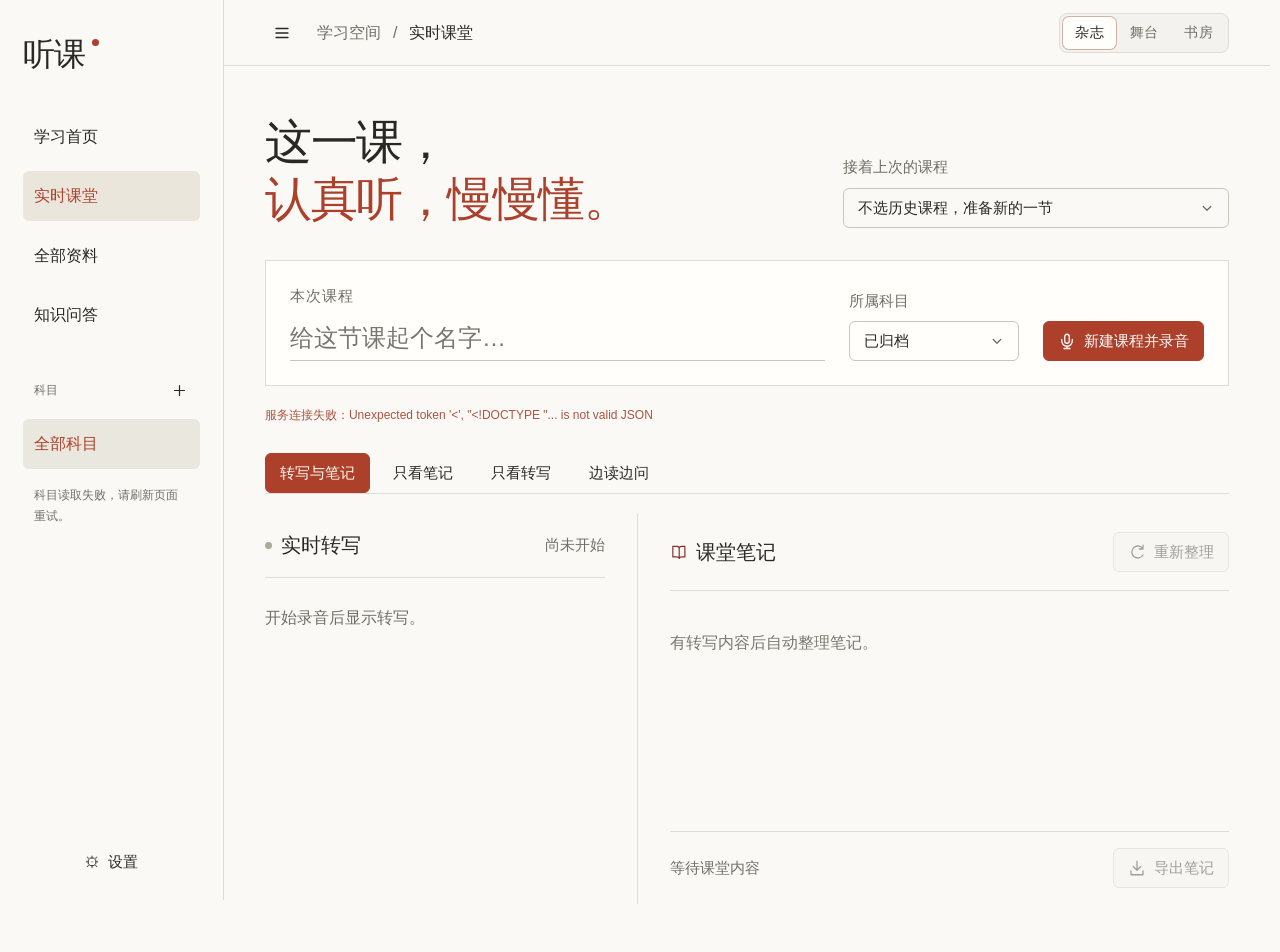
==== commit 3e8c0677: "Finalize workspace themes and classroom UI workflows" ====
--- a/static/index.html
+++ b/static/index.html
@@ -1,11 +1,13 @@
-<!doctype html><html lang="zh-CN"><head><meta charset="utf-8"><meta name="viewport" content="width=device-width,initial-scale=1"><meta name="theme-color" content="#f7f8f5"><title>实时课堂 · 听课</title><link rel="stylesheet" href="/static/style.css"><link rel="stylesheet" href="/static/knowledge.css"><link rel="stylesheet" href="/static/workspace.css?v=20260922"></head><body class="live-page"><aside class="sidebar"><a class="brand" href="/"><span class="brandmark"><i></i><i></i><i></i><i></i></span><span>听课<small>留住每一个知识点</small></span></a><div class="nav-caption">学习空间</div><nav aria-label="主导航"><a class="nav-item active" href="/"><svg class="icon" viewBox="0 0 24 24" fill="none" stroke="currentColor" stroke-width="1.65" stroke-linecap="round" stroke-linejoin="round" aria-hidden="true"><rect x="9" y="3" width="6" height="12" rx="3"/><path d="M5 10v2a7 7 0 0 0 14 0v-2M12 19v3M8 22h8"/></svg>实时课堂</a><a class="nav-item " href="/library"><svg class="icon" viewBox="0 0 24 24" fill="none" stroke="currentColor" stroke-width="1.65" stroke-linecap="round" stroke-linejoin="round" aria-hidden="true"><path d="M3 7V5h6l2 2h10v13H3z"/></svg>课程资料</a></nav><button id="knowledgeSettings" class="quiet kb-settings">知识库位置</button><button id="newSubject" class="quiet new-subject" type="button"><svg class="icon" viewBox="0 0 24 24" fill="none" stroke="currentColor" stroke-width="1.65" stroke-linecap="round" stroke-linejoin="round" aria-hidden="true"><path d="M12 5v14M5 12h14"/></svg>新建科目</button><div class="subject-tree" id="subjectTree" aria-label="科目与课程"></div><div class="sidebar-bottom"><span class="local-dot"></span> 本地学习空间<small>你的积累，都在这里。</small></div></aside><div class="app-shell"><header class="topbar"><button id="toggleNavigation" class="icon-button" aria-label="收起导航" aria-expanded="true" title="收起导航"><svg class="icon" viewBox="0 0 24 24" fill="none" stroke="currentColor" stroke-width="1.65" stroke-linecap="round" stroke-linejoin="round" aria-hidden="true"><path d="M4 6h16M4 12h16M4 18h16"/></svg></button><div class="breadcrumb">学习空间 <span>/</span> <strong>实时课堂</strong></div><div class="headright"><span id="health" class="pill">正在连接服务</span><button id="settingsBtn" class="quiet"><svg class="icon" viewBox="0 0 24 24" fill="none" stroke="currentColor" stroke-width="1.65" stroke-linecap="round" stroke-linejoin="round" aria-hidden="true"><circle cx="12" cy="12" r="3"/><path d="m9 3-1 3-3 1 1 3-2 2 2 2-1 3 3 1 1 3h6l1-3 3-1-1-3 2-2-2-2 1-3-3-1-1-3z"/></svg>笔记 API</button></div><button id="toggleQuestions" class="quiet questions-toggle" aria-expanded="false" aria-controls="questionsDrawer">课堂问答 <span id="questionCount" hidden></span></button></header>
-<main><section class="page-heading"><div><div class="eyebrow">LISTEN · UNDERSTAND · REMEMBER</div><h1>专注听讲，笔记交给听课。</h1><p>实时记录，随着课堂推进，让知识逐渐成形。</p></div><label class="history-field"><span>接着上次的课程</span><select id="history" aria-label="历史课程"><option value="">选择历史课程</option></select></label></section>
-<section class="record-console" aria-label="课堂录音控制"><div class="session-row"><label class="titlefield"><span>本次课程</span><input id="title" placeholder="给这节课起个名字…" maxlength="200"></label><label class="subject-field">所属科目<select id="courseSubject"><option value="未分类">未分类</option></select></label><div class="record-actions"><button id="start" class="primary"><svg class="icon" viewBox="0 0 24 24" fill="none" stroke="currentColor" stroke-width="1.65" stroke-linecap="round" stroke-linejoin="round" aria-hidden="true"><rect x="9" y="3" width="6" height="12" rx="3"/><path d="M5 10v2a7 7 0 0 0 14 0v-2M12 19v3M8 22h8"/></svg>新建课程并录音</button><button class="primary" id="resume" disabled><svg class="icon" viewBox="0 0 24 24" fill="none" stroke="currentColor" stroke-width="1.65" stroke-linecap="round" stroke-linejoin="round" aria-hidden="true"><rect x="9" y="3" width="6" height="12" rx="3"/><path d="M5 10v2a7 7 0 0 0 14 0v-2M12 19v3M8 22h8"/></svg>继续录音</button><button id="pause" class="primary" disabled><svg class="icon" viewBox="0 0 24 24" fill="none" stroke="currentColor" stroke-width="1.65" stroke-linecap="round" stroke-linejoin="round" aria-hidden="true"><path d="M8 5v14M16 5v14"/></svg>暂停</button><button id="stop" disabled><svg class="icon" viewBox="0 0 24 24" fill="none" stroke="currentColor" stroke-width="1.65" stroke-linecap="round" stroke-linejoin="round" aria-hidden="true"><rect x="6" y="6" width="12" height="12" rx="2"/></svg>结束录音</button></div></div>
-<details class="record-settings"><summary><svg class="icon" viewBox="0 0 24 24" fill="none" stroke="currentColor" stroke-width="1.65" stroke-linecap="round" stroke-linejoin="round" aria-hidden="true"><circle cx="12" cy="12" r="3"/><path d="m9 3-1 3-3 1 1 3-2 2 2 2-1 3 3 1 1 3h6l1-3 3-1-1-3 2-2-2-2 1-3-3-1-1-3z"/></svg>录音与模型设置 <span class="summary-hint">麦克风 · 识别模型 · 整理频率</span></summary><div class="settings-grid"><label>麦克风<div class="input-pair"><select id="mic"><option value="">系统默认麦克风</option></select><button id="refreshMic" title="重新检测麦克风">检测</button></div></label><label>笔记整理间隔<select id="interval"><option value="20" selected>每 20 秒</option><option value="30">每 30 秒</option><option value="45">每 45 秒</option><option value="60">每 60 秒</option></select></label><label class="model-field">音频转录模型<div class="input-pair"><select id="speechModel" aria-label="音频转录模型"><option value="">正在读取模型…</option></select><button id="switchModel" disabled>切换模型</button></div></label><span id="speechStatus" role="status">正在核对实际运行模型</span></div></details></section>
-<div class="status-row"><div id="message" role="status">首次使用请配置笔记 API，也可以先录音保存转写。</div><button id="focusView" class="text-button"><svg class="icon" viewBox="0 0 24 24" fill="none" stroke="currentColor" stroke-width="1.65" stroke-linecap="round" stroke-linejoin="round" aria-hidden="true"><path d="M8 3H3v5m13-5h5v5M3 16v5h5m13-5v5h-5"/></svg>专注笔记</button></div>
-<section class="workspace"><article class="panel transcript-panel"><div class="panelhead"><h2><i class="dot" id="dot"></i>实时转写</h2><span id="recordStatus">尚未开始</span></div><div class="panelbody transcript"><div id="transcript" class="text empty-transcript">准备好了，就开始一节课吧。
-
-老师讲的每一句话，会在这里逐步记录下来。</div><div id="partial" class="partial"></div></div><footer><span id="saveStatus">自动保存到本机</span><span>中文识别</span></footer></article>
-<article class="panel notes-panel"><div class="panelhead"><h2><svg class="icon" viewBox="0 0 24 24" fill="none" stroke="currentColor" stroke-width="1.65" stroke-linecap="round" stroke-linejoin="round" aria-hidden="true"><path d="M4 4h6a3 3 0 0 1 3 3v14a4 4 0 0 0-4-2H4zM13 7a3 3 0 0 1 3-3h5v15h-4a4 4 0 0 0-4 2"/></svg>课堂笔记 <span class="tiny-badge">AI 整理</span></h2><button id="update" class="quiet small" disabled><svg class="icon" viewBox="0 0 24 24" fill="none" stroke="currentColor" stroke-width="1.65" stroke-linecap="round" stroke-linejoin="round" aria-hidden="true"><path d="M20 8a8 8 0 1 0 0 8M20 3v5h-5"/></svg>重新整理</button></div><div class="note-hint">从零散的讲解，到有条理的知识。</div><div class="panelbody"><div id="notes" class="notes-content empty-notes"><p>知识会在这里慢慢成形。</p><p>开始录音后，听课会根据完整转写，持续梳理主题、解释与例子。你只需要专注于课堂。</p></div></div><footer><span id="noteStatus">等待课堂内容</span><button id="export" class="quiet small" disabled><svg class="icon" viewBox="0 0 24 24" fill="none" stroke="currentColor" stroke-width="1.65" stroke-linecap="round" stroke-linejoin="round" aria-hidden="true"><path d="M12 3v12m-5-5 5 5 5-5M4 16v5h16v-5"/></svg>导出笔记</button></footer></article></section>
-<p class="footnote">语音在本机识别 · 生成笔记时将转写文字发送至你配置的 API · 请在获得许可后录音</p><section id="questionsDrawer" class="panel qa-panel" aria-label="课程知识库问答" hidden><button id="closeQuestions" class="icon-button drawer-close" aria-label="收起课堂问答" title="收起课堂问答"><svg class="icon" viewBox="0 0 24 24" fill="none" stroke="currentColor" stroke-width="1.65" stroke-linecap="round" stroke-linejoin="round" aria-hidden="true"><path d="m6 6 12 12M18 6 6 18"/></svg></button><div class="panelhead"><div><h2>课堂问答</h2><p id="qaScope">选择一节课后，基于这个科目的全部课程回答。</p></div><div class="qa-tools"><label class="check-label"><input id="autoQuestions" type="checkbox" checked>自动识别课堂提问</label><button id="detectQuestions" class="quiet small" disabled>识别最近提问</button></div></div><div class="qa-layout"><div id="qaFeed" class="qa-feed" aria-live="polite"><p>老师的提问与参考回答会出现在这里，你也可以随时提问。</p></div><form id="askForm" class="ask-form"><label for="questionInput">向这门课的知识库提问</label><textarea id="questionInput" rows="3" maxlength="1000" placeholder="例如：执行依据需要满足哪些条件？" required></textarea><p class="qa-help">回答附带资料来源。缺少依据时会说明；自动识别的提问可能来自课堂中的任何说话人。</p><button id="askButton" class="primary" disabled>提问</button><div id="qaStatus" role="status"></div></form></div></section></main></div><dialog id="settings"><form id="settingsForm"><div class="panelhead"><h2>大模型 API 设置</h2><button type="button" id="closeSettings">关闭</button></div><p>支持 OpenAI 兼容的 Chat Completions 接口。</p><label>Base URL<input id="baseUrl" placeholder="https://api.example.com/v1" required></label><label>模型名称<input id="model" placeholder="填写服务商提供的模型 ID" required></label><label>API Key<input id="apiKey" type="password" autocomplete="off" placeholder="密钥只保存到本机；留空保留现有密钥"></label><p class="muted">本地保存位置：项目目录 config.json。请勿分享该文件。</p><div class="actions"><button type="button" id="testApi">保存并测试连接</button><button type="submit" class="primary">保存设置</button></div><p id="settingsStatus" role="status"></p></form></dialog>
-<dialog id="subjectDialog"><form id="subjectForm"><h2>新建科目</h2><label>科目名称<input id="subjectName" maxlength="80" required placeholder="例如：民法、线性代数" autocomplete="off"></label><p>创建后会在知识库中建立同名目录，用来保存这个科目的每堂课。</p><p id="subjectMessage" role="status"></p><div class="actions"><button id="cancelSubject" type="button">取消</button><button id="createSubject" class="primary">创建科目</button></div></form></dialog><datalist id="subjectNames"></datalist><dialog id="storageDialog"><form id="storageForm"><h2>本地知识库</h2><p>每个科目对应一个目录，保存课程原文、笔记和问答。修改位置会复制全部资料，并保留旧目录。</p><label>知识库目录（完整路径）<input id="storagePath" required placeholder="E:\Create\课堂知识库"></label><p id="storageCurrent"></p><p>请选择一个空目录。迁移前需暂停录音并等待笔记、问答完成。</p><div class="actions"><button id="cancelStorage" type="button">取消</button><button id="saveStorage" class="primary">保存并迁移</button></div><p id="storageStatus" role="status"></p></form></dialog><script src="/static/notes-renderer.js"></script><script src="/static/app.js"></script><script src="/static/ui.js"></script><script src="/static/knowledge-ui.js"></script></body></html>+<!doctype html><html lang="zh-CN"><head><meta charset="utf-8"><meta name="viewport" content="width=device-width,initial-scale=1"><meta name="theme-color" content="#faf9f6"><title>实时课堂 · 听课</title><link rel="stylesheet" href="/static/style.css"><link rel="stylesheet" href="/static/knowledge.css"><link rel="stylesheet" href="/static/workspace.css?v=reader-clean-1"><link rel="stylesheet" href="/static/themes.css?v=subject-start-1"><script>try{var savedAppearance=localStorage.getItem('classroom-appearance');document.documentElement.dataset.theme=['edition','stage','folio'].includes(savedAppearance)?savedAppearance:'edition';}catch{document.documentElement.dataset.theme='edition';}</script><link rel="stylesheet" href="/static/sidebar.css?v=10"><script src="/static/sidebar-navigation.js?v=archive-1"></script><script src="/static/sidebar-cache.js?v=archive-1"></script><link rel="stylesheet" href="/static/qa-surface.css?v=live-qa-copy-1"><link rel="stylesheet" href="/static/controls.css?v=subject-start-1"><style>.storage-path-picker{display:flex;align-items:center;gap:12px}.storage-path-picker input{flex:1;min-width:0}.storage-path-picker button{flex-shrink:0;white-space:nowrap}@media(max-width:600px){.storage-path-picker{flex-wrap:wrap}.storage-path-picker input{flex-basis:100%}}</style>
+<link rel="stylesheet" href="/static/folder-picker.css?v=4">
+<script defer src="/static/folder-picker.js?v=4"></script>
+<link rel="stylesheet" href="/static/settings-refinement.css?v=4">
+<link rel="stylesheet" href="/static/live-reading.css?v=live-copy-2"><link rel="stylesheet" href="/static/study-refinement.css?v=20"><link rel="stylesheet" href="/static/qa-citations.css?v=2"><link rel="stylesheet" href="/static/edition-refinement.css?v=2"><link rel="stylesheet" href="/static/stage-refinement.css?v=1"></head><body class="live-page"><script>if(document.documentElement.dataset.theme==='stage')document.body.classList.add('navigation-closed');</script><aside class="sidebar"><a class="brand" href="/library"><span class="brandmark"><i></i><i></i><i></i><i></i></span><span>听课</span></a><nav aria-label="主导航"><a class="nav-item magazine-home-link" data-nav="home" href="/library">学习首页</a><a class="nav-item active" data-nav="live" href="/"><svg class="icon" viewBox="0 0 24 24" fill="none" stroke="currentColor" stroke-width="1.65" stroke-linecap="round" stroke-linejoin="round" aria-hidden="true"><rect x="9" y="3" width="6" height="12" rx="3"/><path d="M5 10v2a7 7 0 0 0 14 0v-2M12 19v3M8 22h8"/></svg>实时课堂</a><a class="nav-item " data-nav="library" href="/library?view=list"><svg class="icon" viewBox="0 0 24 24" fill="none" stroke="currentColor" stroke-width="1.65" stroke-linecap="round" stroke-linejoin="round" aria-hidden="true"><path d="M3 7V5h6l2 2h10v13H3z"/></svg>全部资料</a><button id="sidebarQuestions" data-nav="questions" type="button" class="nav-item">知识问答</button></nav><script>ClassroomNavigation.set(document.documentElement.dataset.navigationPage);</script><div class="subject-tree" id="subjectTree" aria-label="科目"><div class="tree-caption"><span>科目</span><button id="newSubject" class="quiet new-subject" aria-label="新建科目" title="新建科目" type="button"><svg class="icon" viewBox="0 0 24 24" fill="none" stroke="currentColor" stroke-width="1.65" stroke-linecap="round" stroke-linejoin="round" aria-hidden="true"><path d="M12 5v14M5 12h14"/></svg></button></div><div id="subjectLinks"><a class="subject-link selected" data-subject-link="" href="/library" aria-current="true">全部科目</a><p class="subjects-loading" role="status">正在读取科目…</p></div><script>ClassroomSubjects.mount(document.getElementById("subjectLinks"));</script></div><button id="workspaceSettingsBtn" class="shell-settings settings-launch" type="button" aria-haspopup="dialog">⚙ <span>设置</span></button><div hidden><button id="knowledgeSettings" type="button">知识库位置</button><button id="settingsBtn" type="button">API</button></div></aside><div class="app-shell"><header class="topbar"><button id="toggleNavigation" class="icon-button" aria-label="收起导航" aria-expanded="true" title="收起导航"><svg class="icon" viewBox="0 0 24 24" fill="none" stroke="currentColor" stroke-width="1.65" stroke-linecap="round" stroke-linejoin="round" aria-hidden="true"><path d="M4 6h16M4 12h16M4 18h16"/></svg></button><div class="breadcrumb">学习空间 <span>/</span> <strong>实时课堂</strong></div><span id="health" hidden></span><button id="toggleQuestions" class="quiet questions-toggle" aria-expanded="false" aria-controls="questionsDrawer">课堂问答 <span id="questionCount" hidden></span></button></header>
+<nav class="style-navigation" aria-label="快捷导航"><a class="style-wordmark" href="/library">听课</a><a data-nav="home" href="/library">学习首页</a><a data-nav="library" href="/library?view=list">课程资料</a><a data-nav="live" href="/">实时课堂</a><button data-nav="questions" type="button">知识问答</button><button class="stage-menu-trigger" type="button" aria-expanded="false">科目与设置</button></nav><script>ClassroomNavigation.set(document.documentElement.dataset.navigationPage);</script><main><section class="page-heading"><div><h1>这一课，<br><em>认真听，慢慢懂。</em></h1></div><label class="history-field"><span>接着上次的课程</span><select id="history" aria-label="历史课程"><option value="">不选历史课程，准备新的一节</option></select></label></section>
+<section class="record-console" aria-label="课堂录音控制"><div class="session-row"><label class="titlefield"><span>本次课程</span><input id="title" placeholder="给这节课起个名字…" maxlength="200"></label><label class="subject-field">所属科目<select id="courseSubject"><option value="已归档">已归档</option></select></label><div class="record-actions"><button id="start" class="primary"><svg class="icon" viewBox="0 0 24 24" fill="none" stroke="currentColor" stroke-width="1.65" stroke-linecap="round" stroke-linejoin="round" aria-hidden="true"><rect x="9" y="3" width="6" height="12" rx="3"/><path d="M5 10v2a7 7 0 0 0 14 0v-2M12 19v3M8 22h8"/></svg>新建课程并录音</button><button class="primary" id="resume" hidden disabled><svg class="icon" viewBox="0 0 24 24" fill="none" stroke="currentColor" stroke-width="1.65" stroke-linecap="round" stroke-linejoin="round" aria-hidden="true"><rect x="9" y="3" width="6" height="12" rx="3"/><path d="M5 10v2a7 7 0 0 0 14 0v-2M12 19v3M8 22h8"/></svg>继续录音</button><button id="pause" class="primary" disabled><svg class="icon" viewBox="0 0 24 24" fill="none" stroke="currentColor" stroke-width="1.65" stroke-linecap="round" stroke-linejoin="round" aria-hidden="true"><path d="M8 5v14M16 5v14"/></svg>暂停</button><button id="stop" disabled><svg class="icon" viewBox="0 0 24 24" fill="none" stroke="currentColor" stroke-width="1.65" stroke-linecap="round" stroke-linejoin="round" aria-hidden="true"><rect x="6" y="6" width="12" height="12" rx="2"/></svg>结束录音</button></div></div>
+</section>
+<div class="status-row"><div id="message" role="status"></div></div>
+<div class="live-tools"><nav class="live-reading-tabs" aria-label="课堂内容"><button data-live-view="split" aria-pressed="true">转写与笔记</button><button data-live-view="notes" aria-pressed="false">只看笔记</button><button data-live-view="transcript" aria-pressed="false">只看转写</button><button id="liveAsk">课堂问答</button></nav></div><section class="workspace"><article class="panel transcript-panel"><div class="panelhead"><h2><i class="dot" id="dot"></i>实时转写</h2><span id="recordStatus">尚未开始</span></div><div class="panelbody transcript"><div id="transcript" class="text empty-transcript"><p>开始录音后显示转写。</p></div><div id="partial" class="partial"></div></div><span id="saveStatus" hidden></span></article>
+<article class="panel notes-panel"><div class="panelhead"><h2><svg class="icon" viewBox="0 0 24 24" fill="none" stroke="currentColor" stroke-width="1.65" stroke-linecap="round" stroke-linejoin="round" aria-hidden="true"><path d="M4 4h6a3 3 0 0 1 3 3v14a4 4 0 0 0-4-2H4zM13 7a3 3 0 0 1 3-3h5v15h-4a4 4 0 0 0-4 2"/></svg>课堂笔记 </h2><button id="update" class="quiet small" disabled><svg class="icon" viewBox="0 0 24 24" fill="none" stroke="currentColor" stroke-width="1.65" stroke-linecap="round" stroke-linejoin="round" aria-hidden="true"><path d="M20 8a8 8 0 1 0 0 8M20 3v5h-5"/></svg>重新整理</button></div><div class="panelbody"><div id="notes" class="notes-content empty-notes"><p>有转写内容后自动整理笔记。</p></div></div><footer><span id="noteStatus">等待课堂内容</span><button id="export" class="quiet small" disabled><svg class="icon" viewBox="0 0 24 24" fill="none" stroke="currentColor" stroke-width="1.65" stroke-linecap="round" stroke-linejoin="round" aria-hidden="true"><path d="M12 3v12m-5-5 5 5 5-5M4 16v5h16v-5"/></svg>导出笔记</button></footer></article></section>
+<section id="questionsDrawer" class="panel qa-panel" aria-label="课程知识库问答" hidden><button id="closeQuestions" class="icon-button drawer-close" aria-label="收起课堂问答" title="收起课堂问答"><svg class="icon" viewBox="0 0 24 24" fill="none" stroke="currentColor" stroke-width="1.65" stroke-linecap="round" stroke-linejoin="round" aria-hidden="true"><path d="m6 6 12 12M18 6 6 18"/></svg></button><div class="panelhead"><div><h2>课堂问答</h2><p id="qaScope">选择一节课后，基于这个科目的全部课程回答。</p></div><div class="qa-tools"><label class="check-label"><input id="autoQuestions" type="checkbox" checked>自动识别课堂提问</label><button id="detectQuestions" class="quiet small" disabled>识别最近提问</button></div></div><div class="qa-layout"><div id="qaFeed" class="qa-feed" aria-live="polite"><p>暂无问答。</p></div><form id="askForm" class="ask-form"><label for="questionInput">向这门课的知识库提问</label><textarea id="questionInput" rows="3" maxlength="1000" placeholder="例如：执行依据需要满足哪些条件？" required></textarea><p class="qa-help">回答附带资料来源。缺少依据时会说明；自动识别的提问可能来自课堂中的任何说话人。</p><button id="askButton" class="primary" disabled>提问</button><div id="qaStatus" role="status"></div></form></div></section></main></div><dialog id="settings"><form id="settingsForm"><div class="panelhead"><h2>大模型 API 设置</h2><button type="button" id="closeSettings">关闭</button></div><p>支持 OpenAI 兼容的 Chat Completions 接口。</p><label>Base URL<input id="baseUrl" placeholder="https://api.example.com/v1" required></label><label>模型名称<input id="model" placeholder="填写服务商提供的模型 ID" required></label><label>API Key<input id="apiKey" type="password" autocomplete="off" placeholder="密钥只保存到本机；留空保留现有密钥"></label><p class="settings-field-help">密钥保存在本机 config.json 文件中，请勿分享该文件。</p><div class="actions"><button type="button" id="testApi">保存并测试连接</button><button type="submit" class="primary">保存设置</button></div><p id="settingsStatus" role="status"></p></form></dialog>
+<dialog id="subjectDialog"><form id="subjectForm"><h2>新建科目</h2><label>科目名称<input id="subjectName" maxlength="80" required placeholder="例如：民法、线性代数" autocomplete="off"></label><p id="subjectMessage" role="status"></p><div class="actions"><button id="cancelSubject" type="button">取消</button><button id="createSubject" class="primary">创建科目</button></div></form></dialog><datalist id="subjectNames"></datalist><dialog id="storageDialog"><form id="storageForm"><h2>本地知识库</h2><p>每个科目对应一个目录，保存课程原文、笔记和问答。修改位置会复制全部资料，并保留旧目录。</p><label for="storagePath">知识库目录</label><div class="storage-path-picker"><input id="storagePath" required placeholder="请选择文件夹，或输入完整路径"><button id="chooseStorage" type="button">选择文件夹</button></div><p class="settings-field-help">请选择空文件夹。迁移前请暂停录音，并等待笔记和问答完成。</p><div class="actions"><button id="cancelStorage" type="button">取消</button><button id="saveStorage" class="primary">保存并迁移</button></div><p id="storageStatus" role="status"></p></form></dialog><div id="recordingSettingsSource" hidden><div class="settings-grid"><label>麦克风<div class="input-pair"><select id="mic"><option value="">系统默认麦克风</option></select><button id="refreshMic" title="重新检测麦克风">检测</button></div></label><label>笔记整理间隔<select id="interval"><option value="20">每 20 秒</option><option value="30">每 30 秒</option><option value="45">每 45 秒</option><option value="60" selected>每 60 秒</option></select></label><label class="model-field">音频转录模型<div class="input-pair"><select id="speechModel" aria-label="音频转录模型"><option value="">正在读取模型…</option></select><button id="switchModel" disabled>切换模型</button></div></label><span id="speechStatus" role="status">正在核对实际运行模型</span></div></div><script src="/static/notes-renderer.js"></script><script src="/static/app.js?v=live-copy-1"></script><script src="/static/ui.js?v=qa-surface-1"></script><script src="/static/study-presentation.js?v=2"></script><script src="/static/qa-citations.js?v=1"></script><script src="/static/knowledge-ui.js?v=history-3"></script><script src="/static/magazine.js?v=context-2"></script><script src="/static/themes.js?v=shortcut-revert-1"></script><script src="/static/subject-management.js?v=archive-1"></script><script src="/static/subject-order.js?v=1"></script><script src="/static/workspace-settings.js?v=interval-60-1"></script><script src="/static/qa-surface.js?v=history-1"></script></body></html>
--- a/static/workspace.css
+++ b/static/workspace.css
@@ -1,284 +1,1659 @@
-/* Listening workspace. Impeccable polish: operate clearly, read comfortably. */
+/* Magazine workspace — actual application, shared by recording, library and settings. */
+html {scrollbar-gutter:stable;}
 :root {
-  --bg:#f7f8fa; --paper:#fff; --ink:#252b32; --muted:#626d78;
-  --line:#e1e5e9; --green:#24634f; --soft:#eaf3ee; --radius:12px;
-  --surface-secondary:#f0f2f5; --control-border:#cbd2d9; --danger:#a64035;
-  --sidebar-width:224px; --toolbar-height:60px;
-  font-family:"Segoe UI Variable Text","Segoe UI","Microsoft YaHei",sans-serif;
-  font-size:14px; color:var(--ink); background:var(--bg);
+  --bg:#faf9f6;
+  --paper:#fffefa;
+  --ink:#292923;
+  --muted:#706f65;
+  --line:#deddd5;
+  --green:#ac402b;
+  --soft:#f2e8e0;
+  --radius:3px;
+  --sidebar-width:206px;
+  --toolbar-height:66px;
+  --control-border:#c9c7bd;
+  --danger:#a33429;
+  font-family:'Segoe UI','Microsoft YaHei',sans-serif;
+  font-size:14px;
+  color:var(--ink);
+  background:var(--bg)}
+
+body {
+  background:var(--bg);
+  color:var(--ink)}
+::selection {
+  background:#edd1bf;
+  color:#552818}
+button,input,select,textarea {
+  font:inherit}
+button,.button,input,select,textarea {
+  border-radius:3px;
+  box-shadow:none}
+button,.button {
+  min-height:40px;
+  padding:10px 15px;
+  font-size:13px;
+  color:var(--ink);
+  border-color:var(--control-border);
+  font-weight:500}
+button:hover,.button:hover {
+  background:#f0eee6;
+  border-color:#a6a295}
+button:disabled {
+  opacity:.42;
+  cursor:not-allowed}
+.primary {
+  color:#fffaf1;
+  background:var(--green);
+  border-color:var(--green);
+  box-shadow:none;
+  font-weight:600}
+.primary:hover {
+  color:white;
+  background:#8e3422;
+  border-color:#8e3422}
+.quiet,.text-button {
+  background:transparent;
+  border-color:transparent}
+.quiet:hover,.text-button:hover {
+  background:#f0eee6;
+  color:var(--ink);
+  border-color:transparent}
+.text-button {
+  padding:8px 4px;
+  font-size:12px;
+  min-height:36px}
+.small {
+  font-size:12px}
+.danger {
+  color:var(--danger);
+  border-color:#d5b7af}
+.danger:hover {
+  background:#f7e8e3}
+.icon {
+  width:18px;
+  height:18px}
+.icon-button {
+  width:38px;
+  height:38px;
+  padding:9px}
+.with-label {
+  width:auto}
+.icon-button:hover {
+  background:var(--soft);
+  color:var(--green)}
+input,select,textarea {
+  padding:11px 12px;
+  border:1px solid var(--control-border);
+  background:#fff;
+  color:var(--ink);
+  min-height:42px;
+  caret-color:var(--green);
+  font-size:14px}
+textarea {
+  resize:vertical}
+input::placeholder,textarea::placeholder {
+  color:#77766f;
+  opacity:1}
+label {
+  font-size:12px;
+  color:var(--muted);
+  gap:9px}
+input[type=checkbox] {
+  accent-color:var(--green);
+  min-height:0}
+button:focus-visible,a:focus-visible,summary:focus-visible {
+  outline:2px solid var(--green);
+  outline-offset:4px}
+input:focus,select:focus,textarea:focus {
+  outline:2px solid var(--green);
+  outline-offset:2px;
+  border-color:var(--green)}
+p {
+  color:var(--muted)}
+a {
+  text-underline-offset:5px}
+* {
+  scrollbar-width:thin;
+  scrollbar-color:#b9b5a8 transparent}
+h1,h2,h3 {
+  text-wrap:balance}
+button,a {
+  touch-action:manipulation}
+
+/* Persistent subject navigation. */
+.sidebar {
+  position:fixed;
+  inset:0 auto 0 0;
+  width:var(--sidebar-width);
+  display:flex;
+  flex-direction:column;
+  align-items:stretch;
+  padding:32px 20px 18px;
+  background:#f5f3ed;
+  border-right:1px solid var(--line);
+  z-index:30;
+  gap:0}
+.brand {
+  padding:0 6px;
+  gap:0;
+  color:var(--ink);
+  font-size:30px;
+  letter-spacing:-.04em;
+  font-weight:750}
+.brandmark {
+  display:none}
+.brand>span:last-child:before {
+  content:'';
+  display:block;
+  position:absolute;
+  margin:5px 0 0 64px;
+  width:7px;
+  height:7px;
+  border-radius:50%;
+  background:var(--green)}
+.brand small {
+  font-size:11px;
+  font-weight:400;
+  letter-spacing:0;
+  color:var(--muted);
+  margin-top:10px}
+.nav-caption {
+  font-size:10px;
+  color:var(--muted);
+  margin:42px 9px 12px}
+.sidebar nav {
+  display:grid;
+  gap:4px}
+.nav-item {
+  display:flex;
+  width:100%;
+  justify-content:flex-start;
+  text-align:left;
+  min-height:43px;
+  font-size:14px;
+  color:#5c5b51;
+  border:0;
+  border-radius:2px;
+  padding:11px 10px;
+  box-shadow:none;
+  background:transparent}
+.nav-item .icon {
+  display:none}
+.nav-item.active {
+  color:var(--green);
+  background:#eae6dc;
+  font-weight:650;
+  box-shadow:none}
+.nav-item:hover {
+  background:#eae6dc}
+.new-subject {
+  margin:25px 0 0;
+  width:100%;
+  justify-content:flex-start;
+  font-size:12px;
+  border:0;
+  border-top:1px solid var(--line);
+  border-radius:0;
+  padding:16px 8px 6px;
+  background:transparent}
+.new-subject .icon {
+  width:14px}
+.subject-tree {
+  margin:16px 0 20px;
+  flex:1;
+  overflow:auto;
+  min-height:0}
+.tree-caption {
+  font-size:11px;
+  padding:0 9px 10px;
+  color:var(--muted)}
+.subject-tree details {
+  margin:7px 0}
+.subject-tree summary {
+  font-size:13px;
+  padding:10px 6px;
+  cursor:pointer;
+  font-weight:600;
+  overflow-wrap:anywhere}
+.subject-tree summary span {
+  float:right;
+  font-size:11px;
+  color:var(--muted);
+  font-weight:400}
+.tree-course {
+  display:block;
+  font-size:12px;
+  line-height:1.65;
+  padding:8px 6px 8px 18px;
+  color:var(--muted);
+  text-decoration:none;
+  overflow-wrap:anywhere}
+.tree-course:hover,.tree-course[aria-current=page] {
+  color:var(--green);
+  background:#eee9df}
+.subject-browse {
+  font-size:11px;
+  min-height:32px;
+  padding:4px 8px;
+  border:0;
+  color:var(--green);
+  background:transparent;
+  margin-left:9px}
+.shell-settings {
+  margin-top:auto;
+  border-top:1px solid var(--line);
+  padding:10px 0}
+.shell-settings summary {
+  cursor:pointer;
+  padding:8px;
+  font-size:12px}
+.shell-settings button,.settings-link {
+  display:flex;
+  text-align:left;
+  justify-content:flex-start;
+  width:100%;
+  margin:0;
+  padding:9px 8px;
+  font-size:12px;
+  color:var(--muted);
+  text-decoration:none}
+.settings-link:hover {
+  background:#eee9df}
+.sidebar-bottom {
+  margin:0;
+  border-top:1px solid var(--line);
+  padding:16px 8px 0;
+  font-size:11px;
+  color:var(--muted)}
+.sidebar-bottom small {
+  display:none}
+.local-dot {
+  background:#7c836a}
+.app-shell {
+  margin-left:var(--sidebar-width);
+  min-width:0}
+.navigation-closed .sidebar,.focus-view .sidebar {
+  display:none}
+.navigation-closed .app-shell,.focus-view .app-shell {
+  margin-left:0}
+.topbar {
+  height:var(--toolbar-height);
+  padding:0 42px;
+  display:flex;
+  align-items:center;
+  gap:18px;
+  border-bottom:1px solid var(--line);
+  background:var(--bg);
+  position:relative}
+.breadcrumb {
+  flex:1;
+  font-size:16px;
+  line-height:1.5;
+  color:var(--muted)}
+.breadcrumb strong {
+  font-weight:500;
+  color:var(--ink)}
+.topbar>a.button {
+  background:var(--green);
+  color:#fff}
+.pill {
+  color:var(--muted);
+  font-size:11px;
+  border:0;
+  padding:0;
+  background:none}
+.headright {
+  display:flex;
+  gap:20px;
+  align-items:center}
+.questions-toggle {
+  font-size:12px;
+  border:0;
+  padding:8px 0;
+  color:var(--green)}
+.questions-toggle[aria-expanded=true] {
+  text-decoration:underline}
+#questionCount {
+  background:var(--soft);
+  color:var(--green);
+  border-radius:3px;
+  padding:2px 6px}
+.topbar .icon-button {
+  width:28px;
+  padding:5px;
+  color:var(--muted)}
+main {
+  max-width:1600px;
+  padding:42px 42px 35px;
+  margin:auto}
+.page-heading {
+  display:flex;
+  justify-content:space-between;
+  align-items:end;
+  gap:25px;
+  margin:15px 0 38px}
+.page-heading h1 {
+  font-size:clamp(36px,3.7vw,58px);
+  font-weight:650;
+  letter-spacing:-.035em;
+  line-height:1.22;
+  color:var(--ink);
+  margin:16px 0}
+.page-heading p {
+  font-size:13px;
+  line-height:1.8;
+  color:var(--muted);
+  margin:0}
+.eyebrow {
+  font-size:10px;
+  letter-spacing:1.5px;
+  color:var(--muted);
+  font-weight:400}
+.history-field {
+  width:min(480px,100%)}
+.history-field span {
+  font-size:11px}
+.history-field select {
+  width:100%;
+  font-size:12px}
+
+/* Magazine home, backed by saved course metadata. */
+.magazine-intro {
+  display:flex;
+  justify-content:space-between;
+  align-items:end;
+  gap:40px;
+  padding:26px 0 48px}
+.magazine-intro h1 {
+  font-size:clamp(44px,5vw,76px);
+  letter-spacing:-.04em;
+  line-height:1.15;
+  font-weight:650;
+  margin:25px 0 0}
+.intro-action {
+  padding-bottom:5px;
+  min-width:175px}
+.intro-action p {
+  font-size:14px;
+  line-height:1.9;
+  margin:0 0 22px;
+  color:#545349}
+.intro-action .primary {
+  padding:13px 20px}
+.magazine-issue {
+  display:grid;
+  grid-template-columns:minmax(0,1fr) minmax(0,1fr);
+  gap:38px;
+  align-items:start}
+.cover-story {
+  background:var(--green);
+  color:#fff4e4;
+  padding:34px;
+  min-height:430px;
+  display:flex;
+  flex-direction:column;
+  align-items:flex-start}
+.cover-label {
+  font-size:12px;
+  color:#f6dcc7;
+  margin:0}
+.cover-story h2 {
+  font-size:clamp(28px,2.8vw,42px);
+  line-height:1.35;
+  letter-spacing:-.03em;
+  margin:86px 0 22px;
+  overflow-wrap:anywhere}
+.cover-meta {
+  color:#f6dcc7;
+  font-size:12px;
+  line-height:1.9;
+  margin:0 0 35px}
+.cover-link {
+  color:#fff4e4;
+  border:0;
+  background:transparent;
+  font-size:14px;
+  margin-top:auto;
+  padding:8px 0;
+  text-decoration:underline;
+  text-underline-offset:7px;
+  min-height:40px}
+.cover-link:hover {
+  color:white;
+  background:transparent}
+.issue-heading {
+  display:flex;
+  align-items:center;
+  justify-content:space-between;
+  border-bottom:2px solid var(--ink);
+  padding:0 0 18px}
+.issue-heading h2 {
+  font-size:20px;
+  margin:0;
+  font-weight:600}
+.issue-row {
+  display:flex;
+  width:100%;
+  padding:24px 0;
+  gap:22px;
+  text-align:left;
+  border:0;
+  border-bottom:1px solid var(--line);
+  border-radius:0;
+  background:transparent;
+  white-space:normal;
+  justify-content:flex-start}
+.issue-row:hover {
+  background:#f1eee5}
+.issue-row time {
+  font-size:11px;
+  color:var(--muted);
+  font-variant-numeric:tabular-nums;
+  min-width:32px}
+.issue-row>span:nth-child(2) {
+  flex:1;
+  min-width:0}
+.issue-row strong {
+  font-size:18px;
+  font-weight:550;
+  line-height:1.65;
+  display:block;
+  overflow-wrap:anywhere}
+.issue-row small {
+  font-size:11px;
+  color:var(--muted);
+  display:block;
+  margin-top:7px}
+.issue-arrow {
+  font-size:22px;
+  font-weight:400}
+.magazine-closing {
+  display:flex;
+  align-items:center;
+  justify-content:space-between;
+  margin:45px 0 20px;
+  padding-top:20px}
+.magazine-closing p {
+  font-size:22px;
+  line-height:1.7;
+  margin:0;
+  color:var(--ink)}
+.magazine-closing strong {
+  font-weight:500}
+.magazine-empty {
+  padding:35px 0;
+  line-height:1.9;
+  font-size:13px}
+
+/* Catalog is a full page;
+   selecting a course opens its own reading surface. */
+.library-page[data-surface=home] .page-heading,.library-page[data-surface=home] .library-grid {
+  display:none}
+.library-page[data-surface=home] #libraryMessage {
+  margin:0 0 16px;
+  font-size:11px;
+  color:var(--muted)}
+.library-page[data-surface=list] .library-grid {
+  display:block}
+.library-page[data-surface=list] .reader {
+  display:none}
+.library-page[data-surface=list] .page-heading h1 {
+  font-size:42px}
+.library-page[data-surface=list] .catalog {
+  max-width:1150px}
+.catalog-heading {
+  padding:0 0 20px;
+  display:flex;
+  align-items:center;
+  gap:20px}
+.catalog-heading h2 {
+  font-size:20px;
+  font-weight:500;
+  margin:0}
+.count-badge {
+  background:transparent;
+  color:var(--muted);
+  font-size:12px;
+  padding:0}
+.catalog .search {
+  width:calc(100% - 210px);
+  display:inline-block;
+  margin:0 24px 0 0;
+  vertical-align:bottom}
+.catalog .search input {
+  font-size:14px;
+  border-radius:3px;
+  background:#fff;
+  width:100%;
+  min-height:46px}
+.catalog .search .icon {
+  top:14px;
+  color:var(--muted)}
+.subject-filter {
+  display:inline-flex;
+  width:180px;
+  margin:0;
+  vertical-align:bottom;
+  font-size:11px}
+.subject-filter select {
+  min-height:46px;
+  font-size:13px}
+.batch-tools {
+  margin:20px 0 8px;
+  padding-bottom:13px;
+  border-bottom:1px solid var(--line)}
+.batch-tools button {
+  font-size:12px}
+.record-list,.catalog:has(#selectionPanel:not([hidden])) .record-list {
+  max-height:none;
+  min-height:0;
+  overflow:visible;
+  padding:0}
+.record-row {
+  border:0;
+  border-bottom:1px solid var(--line);
+  border-radius:0;
+  background:transparent;
+  margin:0;
+  padding:23px 4px;
+  gap:23px;
+  align-items:center}
+.record-row:hover,.record-row.active {
+  background:#f1eee5;
+  border-color:var(--line)}
+.record-row input {
+  width:17px;
+  height:17px;
+  margin:0}
+.record-open {
+  background:transparent;
+  border:0;
+  padding:0;
+  text-align:left;
+  width:100%;
+  display:grid;
+  grid-template-columns:minmax(0,1fr) auto;
+  gap:8px 25px}
+.record-open:hover {
+  background:transparent}
+.record-open strong {
+  font-size:21px;
+  line-height:1.55;
+  color:var(--ink);
+  font-weight:550}
+.record-open small {
+  font-size:11px;
+  color:var(--muted);
+  margin:0;
+  align-self:center}
+.record-open small:last-of-type {
+  grid-column:1;
+  grid-row:2}
+.search-hit {
+  grid-column:1/-1;
+  background:#f0eadd;
+  color:#615847;
+  font-size:12px;
+  padding:10px}
+.catalog-tip {
+  font-size:11px;
+  color:var(--muted);
+  text-align:left;
+  margin:20px 0}
+.merge-box {
+  background:#f2eee4;
+  border:1px solid #d1c8b8;
+  border-radius:3px;
+  padding:24px;
+  margin-top:25px}
+.selection-heading h2 {
+  font-size:17px;
+  margin:0}
+.merge-box p {
+  font-size:12px;
+  color:var(--muted)}
+.merge-actions {
+  justify-content:flex-start}
+.merge-actions button {
+  width:auto;
+  font-size:13px}
+.merge-box details {
+  border-color:#d7cebc}
+.merge-box summary {
+  font-size:14px;
+  color:var(--ink)}
+.merge-box summary span {
+  font-size:11px;
+  color:var(--muted)}
+.picked-row span {
+  font-size:13px;
+  color:var(--ink)}
+.picked-row button {
+  font-size:12px;
+  padding:6px 12px}
+.merge-box label {
+  font-size:12px}
+.merge-box input {
+  font-size:14px}
+.merge-box .full-width {
+  width:auto;
+  min-width:180px}
+.empty {
+  font-size:14px;
+  padding:50px 20px;
+  color:var(--muted)}
+#libraryMessage,#message {
+  font-size:12px;
+  line-height:1.7;
+  min-height:24px;
+  color:var(--muted)}
+#libraryMessage.error,#message.error {
+  color:var(--danger)}
+
+/* Reader: outline and long-form document, without nested scroll areas. */
+.library-page[data-surface=reader] .page-heading,.library-page[data-surface=reader] .catalog {
+  display:none}
+.library-page[data-surface=reader] .library-grid {
+  display:grid;
+  grid-template-columns:170px minmax(0,1fr);
+  gap:42px}
+.reader-navigation {
+  display:flex;
+  align-items:center;
+  gap:25px;
+  padding-bottom:25px;
+  border-bottom:1px solid var(--line);
+  margin:0 0 30px}
+.reader-navigation>span {
+  font-size:12px;
+  color:var(--muted);
+  flex:1}
+.reader-navigation .primary {
+  margin-left:auto;
+  font-size:12px}
+.reading-outline {
+  padding-top:25px;
+  position:sticky;
+  top:25px;
+  align-self:start}
+.reading-outline h2 {
+  font-size:12px;
+  font-weight:500;
+  color:var(--muted);
+  margin:0 0 24px}
+.reading-outline a {
+  display:block;
+  color:var(--muted);
+  font-size:12px;
+  line-height:1.8;
+  text-decoration:none;
+  padding:8px 0;
+  overflow-wrap:anywhere}
+.reading-outline a:hover {
+  color:var(--green)}
+.reading-outline p {
+  font-size:12px}
+.reading-outline>button {
+  margin-top:25px;
+  color:var(--green)}
+.reader {
+  border:0;
+  border-radius:0;
+  box-shadow:none;
+  background:transparent;
+  min-height:70vh;
+  margin:0;
+  overflow:visible}
+.reader-titlebar {
+  display:block;
+  padding:24px 0 0}
+.reader-eyebrow {
+  display:none}
+.reader-titlebar h2 {
+  font-size:clamp(30px,3.1vw,46px);
+  line-height:1.35;
+  letter-spacing:-.025em;
+  color:var(--ink);
+  margin:0 0 25px;
+  font-weight:600;
+  overflow-wrap:anywhere}
+.reader-actions {
+  display:flex;
+  gap:14px;
+  max-width:none;
+  flex-wrap:wrap;
+  justify-content:flex-start;
+  margin:0}
+.reader-actions .with-label {
+  font-size:12px;
+  padding:7px 0;
+  min-height:34px;
+  width:auto;
+  gap:7px;
+  color:var(--muted)}
+.course-details {
+  margin:20px 0 25px;
+  padding:0;
+  font-size:12px;
+  color:var(--muted)}
+.course-details summary {
+  cursor:pointer;
+  padding:8px 0}
+.subject-assignment {
+  padding:15px 0 0;
+  display:flex;
+  gap:12px;
+  align-items:end}
+.subject-assignment label {
+  font-size:12px}
+.detail-meta {
+  margin:12px 0 0;
+  color:var(--muted);
+  font-size:12px;
+  line-height:1.8}
+.reader-toolbar {
+  margin-top:20px;
+  border-bottom:1px solid var(--line);
+  padding:0;
+  display:flex;
+  justify-content:space-between;
+  gap:15px;
+  align-items:center;
+  flex-wrap:wrap}
+.reader-tabs {
+  background:transparent;
+  padding:0;
+  gap:22px;
+  border-radius:0;
+  display:flex}
+.reader-tabs button {
+  border-radius:0;
+  border:0;
+  border-bottom:2px solid transparent;
+  padding:15px 0;
+  background:transparent;
+  font-size:13px;
+  color:var(--muted);
+  box-shadow:none}
+.reader-tabs [aria-pressed=true] {
+  border-bottom-color:var(--green);
+  background:transparent;
+  color:var(--green);
+  box-shadow:none;
+  font-weight:600}
+.reader-toolbar .small {
+  font-size:12px;
+  padding:8px 0}
+.reader .panelbody,.focus-view .reader .panelbody {
+  padding:36px 0 50px;
+  width:100%;
+  max-height:none;
+  min-height:300px;
+  overflow:visible;
+  max-width:76ch;
+  font-size:16px;
+  line-height:2;
+  color:var(--ink);
+  align-self:auto}
+.notes-content p {
+  color:var(--ink);
+  line-height:2}
+.notes-content h1 {
+  color:var(--ink);
+  font-size:30px;
+  margin:30px 0 20px}
+.notes-content h2 {
+  font-size:24px;
+  margin:42px 0 17px;
+  border:0;
+  color:var(--ink)}
+.notes-content h3 {
+  font-size:19px;
+  margin:32px 0 14px;
+  color:var(--ink)}
+.notes-content :is(h1,h2,h3) {
+  scroll-margin-top:24px}
+.notes-content li {
+  margin:8px 0}
+.notes-content table {
+  font-size:14px}
+.notes-content th {
+  background:#f0ede3}
+.notes-content blockquote {
+  border-left:1px solid #b8aa91;
+  color:var(--muted)}
+.reader footer {
+  background:transparent;
+  border-top:1px solid var(--line);
+  padding:20px 0;
+  color:var(--muted);
+  font-size:11px}
+.reader-footer-mark {
+  font-size:10px;
+  color:var(--muted)}
+.library-page.focus-view .library-grid {
+  grid-template-columns:1fr;
+  max-width:850px;
+  margin:auto}
+.focus-view .reading-outline {
+  display:none}
+.focus-view .reader-titlebar,.focus-view .reader-toolbar {
+  padding-left:0;
+  padding-right:0}
+.focus-view .detail-meta {
+  margin-left:0;
+  margin-right:0}
+.focus-view .subject-assignment {
+  padding-left:0}
+
+/* Classroom: quiet setup, content first, persistent recording actions. */
+.record-console {
+  border:0;
+  border-top:1px solid var(--line);
+  border-bottom:1px solid var(--line);
+  border-radius:0;
+  background:transparent;
+  box-shadow:none}
+.session-row {
+  display:flex;
+  align-items:end;
+  gap:24px;
+  padding:28px 0;
+  flex-wrap:wrap}
+.titlefield {
+  flex:1;
+  min-width:210px}
+.titlefield>span {
+  font-size:11px}
+.titlefield input {
+  font-size:24px;
+  font-weight:500;
+  padding:8px 0;
+  border:0;
+  border-bottom:1px solid var(--control-border);
+  border-radius:0;
+  background:transparent;
+  min-height:45px;
+  color:var(--ink)}
+.subject-field {
+  width:170px}
+.subject-field select {
+  font-size:13px}
+.record-actions {
+  display:flex;
+  gap:8px;
+  flex-wrap:wrap}
+.record-actions button {
+  min-height:44px;
+  font-size:13px}
+.record-actions button:disabled {
+  display:none}
+.record-actions #start:disabled {
+  display:none}
+.record-settings {
+  background:transparent;
+  border-top:1px solid var(--line)}
+.record-settings summary {
+  display:flex;
+  align-items:center;
+  gap:10px;
+  cursor:pointer;
+  padding:16px 0;
+  font-size:12px;
+  color:var(--muted)}
+.summary-hint {
+  font-size:11px;
+  color:var(--muted)}
+.settings-grid {
+  display:grid;
+  grid-template-columns:1fr 170px;
+  gap:20px;
+  padding:8px 0 25px}
+.model-field {
+  grid-column:1/-1}
+.input-pair {
+  display:flex;
+  gap:8px}
+.input-pair select {
+  flex:1;
+  min-width:0}
+.settings-grid #speechStatus {
+  font-size:12px;
+  color:var(--muted)}
+.status-row {
+  display:flex;
+  align-items:center;
+  justify-content:space-between;
+  gap:20px;
+  margin:19px 0}
+.live-reading-tabs {
+  display:flex;
+  gap:28px;
+  border-bottom:1px solid var(--line);
+  margin-top:27px}
+.live-reading-tabs button {
+  padding:12px 0;
+  border:0;
+  border-bottom:2px solid transparent;
+  border-radius:0;
+  background:transparent;
+  font-size:13px;
+  color:var(--muted)}
+.live-reading-tabs [aria-pressed=true] {
+  color:var(--green);
+  border-bottom-color:var(--green)}
+.workspace {
+  display:grid;
+  grid-template-columns:minmax(0,.8fr) minmax(0,1.2fr);
+  gap:42px;
+  margin-top:24px}
+.panel {
+  border:0;
+  border-radius:0;
+  box-shadow:none;
+  background:transparent;
+  overflow:hidden}
+.panelhead {
+  padding:18px 0;
+  border-bottom:1px solid var(--line);
+  min-height:60px;
+  gap:15px}
+.panelhead h2 {
+  font-size:18px;
+  color:var(--ink);
+  font-weight:550}
+.panelhead>span {
+  font-size:11px;
+  color:var(--muted)}
+.panelbody {
+  padding:26px 0;
+  min-height:350px;
+  max-height:65vh;
+  font-size:16px;
+  line-height:2}
+.transcript-panel {
+  border-right:1px solid var(--line);
+  padding-right:32px}
+.transcript-panel .text {
+  font-size:15px;
+  line-height:2.1;
+  color:#5a594f}
+.transcript-panel .partial {
+  color:#827e71}
+.text.empty-transcript,.notes-content.empty-notes,.notes-content.empty-notes p {
+  color:#79776d;
+  font-size:16px;
+  line-height:2}
+.notes-panel .note-hint,.tiny-badge {
+  display:none}
+.notes-panel .panelbody {
+  padding-right:8px}
+.panel footer {
+  padding:16px 0;
+  border-top:1px solid var(--line);
+  background:transparent;
+  font-size:11px;
+  color:var(--muted)}
+.dot {
+  background:#aaa99a}
+.dot.live {
+  background:var(--green)}
+.footnote {
+  color:var(--muted);
+  font-size:11px;
+  line-height:1.8;
+  margin:25px 0 90px}
+.live-page[data-live-view=notes] .workspace,.live-page[data-live-view=transcript] .workspace {
+  display:block;
+  max-width:1000px;
+  margin:24px auto}
+.live-page[data-live-view=notes] .transcript-panel,.live-page[data-live-view=transcript] .notes-panel {
+  display:none}
+.live-page[data-live-view=transcript] .transcript-panel {
+  border:0;
+  padding:0}
+.is-recording .record-actions {
+  position:fixed;
+  bottom:22px;
+  left:calc(50% + var(--sidebar-width)/2);
+  transform:translateX(-50%);
+  z-index:35;
+  background:#fffefa;
+  padding:12px 16px;
+  box-shadow:0 8px 35px #32291926;
+  border:1px solid var(--line);
+  max-width:90vw;
+  justify-content:center}
+.navigation-closed.is-recording .record-actions {
+  left:50%}
+.live-page.focus-view .page-heading,.live-page.focus-view .record-console,.live-page.focus-view .transcript-panel,.live-page.focus-view .live-reading-tabs {
+  display:none}
+.live-page.focus-view .workspace {
+  display:block;
+  max-width:950px;
+  margin:auto}
+.live-page.focus-view .notes-panel .panelbody {
+  max-height:none;
+  padding:30px 0;
+  overflow:visible}
+.live-page.focus-view .status-row {
+  position:sticky;
+  top:0;
+  background:var(--bg);
+  z-index:10;
+  padding:14px 0}
+.live-page.focus-view.is-recording .record-console {
+  display:block;
+  border:0}
+.live-page.focus-view.is-recording .session-row>*:not(.record-actions),.live-page.focus-view.is-recording .record-settings {
+  display:none}
+.live-page.focus-view.is-recording .session-row {
+  padding:0}
+
+/* Knowledge questions live in a dedicated side panel;
+   incoming answers never move the document. */
+.qa-panel,.focus-view .qa-panel {
+  position:fixed;
+  right:0;
+  top:0;
+  bottom:0;
+  width:min(480px,100vw);
+  max-width:none;
+  margin:0;
+  background:#fffefa;
+  z-index:45;
+  border-left:1px solid var(--line);
+  box-shadow:-12px 0 40px #30281c16;
+  display:flex;
+  flex-direction:column;
+  padding:0;
+  border-radius:0}
+.drawer-close {
+  position:absolute;
+  top:14px;
+  right:16px;
+  z-index:2}
+.qa-panel .panelhead {
+  display:block;
+  flex-shrink:0;
+  padding:35px 28px 20px}
+.qa-panel .panelhead h2 {
+  font-size:26px;
+  margin:0 0 12px}
+.qa-panel #qaScope {
+  font-size:12px;
+  color:var(--muted);
+  padding-right:15px;
+  line-height:1.8}
+.qa-tools {
+  display:flex;
+  flex-wrap:wrap;
+  gap:10px;
+  margin-top:18px}
+.check-label {
+  font-size:11px}
+.qa-layout {
+  display:flex;
+  flex:1;
+  flex-direction:column;
+  min-height:0}
+.qa-feed {
+  flex:1;
+  min-height:0;
+  max-height:none;
+  padding:25px 28px;
+  overflow:auto}
+.qa-feed>p {
+  font-size:14px;
+  line-height:1.9}
+.qa-card {
+  border-bottom:1px solid var(--line);
+  padding-bottom:25px;
+  margin-bottom:25px}
+.qa-card small {
+  font-size:11px;
+  color:var(--muted)}
+.qa-card h3 {
+  font-size:18px;
+  line-height:1.7;
+  color:var(--ink);
+  margin:12px 0}
+.qa-card .notes-content {
+  font-size:14px}
+.qa-card .notes-content p {
+  font-size:14px}
+.qa-card blockquote {
+  font-size:12px;
+  color:var(--muted);
+  border-left:1px solid #b8aa91}
+.qa-card details summary {
+  color:var(--green)}
+.qa-card details p {
+  color:var(--muted);
+  font-size:12px}
+.ask-form {
+  background:#f5f2ea;
+  padding:20px 28px;
+  border:0;
+  border-top:1px solid var(--line);
+  flex-shrink:0}
+.ask-form textarea {
+  font-size:14px;
+  line-height:1.7;
+  padding:10px;
+  min-height:75px;
+  max-height:140px;
+  border:1px solid var(--control-border);
+  border-radius:3px;
+  background:#fff;
+  color:var(--ink)}
+.ask-form button {
+  width:auto;
+  min-width:95px;
+  float:right}
+.qa-help {
+  font-size:10px;
+  color:var(--muted);
+  line-height:1.7}
+.qa-help:empty {
+  display:none}
+#qaStatus {
+  clear:both;
+  color:var(--muted);
+  font-size:12px;
+  line-height:1.7;
+  padding-top:8px}
+.questions-open:after {
+  content:'';
+  position:fixed;
+  inset:0 480px 0 0;
+  background:#2923150d;
+  pointer-events:none;
+  z-index:40}
+
+dialog {
+  padding:32px;
+  border:0;
+  border-radius:5px;
+  box-shadow:0 22px 75px #35281e38;
+  background:#fffefa;
+  color:var(--ink);
+  width:min(540px,92vw);
+  max-height:90dvh;
+  overflow:auto}
+dialog::backdrop {
+  background:#29261f66;
+  backdrop-filter:none}
+dialog h2 {
+  font-size:25px;
+  font-weight:550;
+  letter-spacing:-.02em;
+  color:var(--ink)}
+dialog p {
+  font-size:13px;
+  line-height:1.9;
+  color:var(--muted)}
+dialog label {
+  font-size:12px}
+dialog .panelhead {
+  padding:0 0 18px}
+dialog .actions {
+  display:flex;
+  gap:10px;
+  flex-wrap:wrap;
+  justify-content:flex-end}
+.error,#subjectMessage {
+  color:var(--danger)}
+#storageCurrent {
+  font-size:12px;
+  color:var(--muted);
+  overflow-wrap:anywhere}
+
+@media(min-width:1600px) {
+  main {
+  padding:48px 64px 35px}
+.topbar {
+  padding:0 64px}
+.magazine-issue {
+  gap:55px}
+.cover-story {
+  padding:42px;
+  min-height:470px}
+.issue-row {
+  padding:27px 0}
+.issue-row strong {
+  font-size:21px}
+.library-page[data-surface=reader] .library-grid {
+  grid-template-columns:200px minmax(0,900px);
+  gap:60px;
+  justify-content:center}
 }
-body { background:var(--bg); }
-::selection { background:#cfe7da; color:#173c30; }
-input,textarea { caret-color:var(--green); }
-button,.button,input,select,textarea { border-radius:8px; font-size:14px; box-shadow:none; }
-button,.button { min-height:38px; padding:8px 13px; font-weight:500; border-color:var(--control-border); color:var(--ink); }
-button:hover,.button:hover { background:#f0f3f5; border-color:#aeb9c2; }
-button:active:not(:disabled),.button:active { background:#e6ebee; }
-button:disabled { opacity:.45; cursor:not-allowed; }
-.primary { box-shadow:none; background:var(--green); border-color:var(--green); color:#fff; font-weight:600; }
-.primary:hover,.primary:active:not(:disabled) { background:#1b4e3e; border-color:#1b4e3e; color:#fff; }
-.quiet { background:transparent; border-color:transparent; }
-.quiet:hover,.icon-button:hover { background:#edf1f3; border-color:var(--line); }
-.text-button { min-height:32px; padding:5px 7px; font-size:12px; color:var(--muted); }
-.small { font-size:12px; min-height:34px; padding:6px 10px; }
-.icon-button { width:36px; height:36px; min-height:36px; padding:8px; color:var(--muted); }
-.icon { width:18px; height:18px; }
-.danger { color:var(--danger); border-color:#e0c6c1; background:#fff; }
-.danger:hover { color:var(--danger); background:#fff2ef; border-color:#c89e95; }
-input,select,textarea { min-height:40px; border:1px solid var(--control-border); background:#fff; padding:9px 12px; color:var(--ink); }
-input::placeholder,textarea::placeholder { color:#707981; opacity:1; }
-label { color:var(--muted); font-size:12px; gap:8px; }
-input[type=checkbox] { min-height:0; accent-color:var(--green); }
-button:focus-visible,a:focus-visible,summary:focus-visible { outline:2px solid var(--green); outline-offset:3px; }
-input:focus,select:focus,textarea:focus { outline:2px solid var(--green); outline-offset:2px; border-color:var(--green); }
-p { color:var(--muted); }
-/* Persistent navigation */
-.sidebar { width:var(--sidebar-width); padding:28px 16px 14px; background:var(--surface-secondary); border-color:var(--line); }
-.brand { padding:0 12px; gap:10px; font-size:25px; letter-spacing:0; color:var(--ink); }
-.brand small { color:var(--muted); font-size:11px; letter-spacing:0; margin-top:5px; }
-.brandmark { width:28px; transform:scale(.85); }
-.nav-caption,.tree-caption { font-size:11px; color:var(--muted); letter-spacing:0; }
-.nav-caption { margin:32px 12px 12px; }
-.sidebar nav { gap:5px; }
-.nav-item { min-height:44px; border-radius:8px; font-size:14px; padding:11px 13px; color:#4d5864; gap:11px; }
-.nav-item:hover { background:#e6eaee; }
-.nav-item.active { background:#dcebe3; color:#205640; font-weight:650; box-shadow:none; }
-.new-subject { margin-top:24px; width:100%; justify-content:flex-start; border:1px solid var(--control-border); background:#fff; color:var(--ink); font-size:13px; min-height:40px; }
-.subject-tree { flex:1; min-height:0; overflow:auto; margin:20px 0 16px; scrollbar-width:thin; }
-.tree-caption { padding:0 12px 10px; }
-.subject-tree details { margin:4px 0; }
-.subject-tree summary { cursor:pointer; padding:9px 10px; font-size:13px; font-weight:600; color:#45515b; overflow-wrap:anywhere; }
-.subject-tree summary span { float:right; font-size:11px; color:var(--muted); font-variant-numeric:tabular-nums; }
-.tree-course { display:block; padding:9px 10px 9px 24px; border-radius:6px; color:#596570; text-decoration:none; font-size:12px; line-height:1.6; overflow-wrap:anywhere; }
-.tree-course:hover { background:#e6eaee; }
-.tree-course[aria-current=page] { background:#e1e9e5; color:#245440; font-weight:600; }
-.shell-settings { margin-top:auto; border-top:1px solid var(--line); padding:12px 0; }
-.shell-settings summary { padding:9px 12px; cursor:pointer; font-size:13px; color:#4d5864; }
-.shell-settings button { width:100%; justify-content:flex-start; padding:8px 12px; margin:0; font-size:12px; }
-.sidebar-bottom { margin:0; padding:14px 12px 0; border-top:1px solid var(--line); font-size:11px; color:var(--muted); }
-.sidebar-bottom small { display:none; }
-.app-shell { margin-left:var(--sidebar-width); min-width:0; }
-.navigation-closed .sidebar,.focus-view .sidebar { display:none; }
-.navigation-closed .app-shell,.focus-view .app-shell { margin-left:0; }
-.topbar { height:var(--toolbar-height); padding:0 32px; gap:12px; background:#fff; border-color:var(--line); }
-.breadcrumb { flex:1; font-size:12px; color:var(--muted); }
-.breadcrumb strong { color:var(--ink); font-weight:500; }
-.headright { gap:16px; }
-.pill { font-size:11px; color:var(--muted); border:0; border-radius:0; background:none; padding:0; }
-.questions-toggle { border:1px solid var(--control-border); background:#fff; color:var(--ink); font-size:13px; }
-.questions-toggle[aria-expanded=true] { color:#205640; background:var(--soft); border-color:#9ebdaa; }
-#questionCount { background:#dcebe3; color:#205640; padding:2px 6px; border-radius:4px; font-size:11px; }
-.topbar>a.button { background:var(--green); border-color:var(--green); color:#fff; font-size:13px; }
-main { max-width:1660px; padding:32px 32px 20px; }
-.page-heading { margin-bottom:28px; gap:24px; align-items:center; }
-.page-heading h1 { font-size:28px; font-weight:650; letter-spacing:-.5px; line-height:1.45; color:var(--ink); margin:8px 0; }
-.page-heading p { font-size:13px; color:var(--muted); }
-.eyebrow { font-size:10px; letter-spacing:1.4px; color:#64716c; font-weight:500; }
-.history-field { width:220px; }
-.history-field span { font-size:11px; }
-/* Recording controls */
-.record-console { border:1px solid var(--line); border-radius:12px; box-shadow:none; }
-.session-row { gap:22px; padding:22px 24px; }
-.titlefield { min-width:160px; }
-.titlefield>span { font-size:12px; letter-spacing:0; }
-.titlefield input { font-size:18px; font-weight:500; min-height:32px; }
-.subject-field { width:156px; }
-.subject-field select { width:100%; font-size:14px; }
-.record-actions { gap:8px; }
-.record-actions button { min-height:44px; }
-.record-settings { background:#f9fafb; border-top:1px solid var(--line); }
-.record-settings summary { padding:12px 24px; color:#4f5e67; font-size:12px; min-height:44px; }
-.summary-hint { font-size:11px; color:var(--muted); }
-.settings-grid { padding:8px 24px 22px; gap:20px; }
-.settings-grid label { font-size:12px; }
-.settings-grid #speechStatus { font-size:12px; }
-.status-row { margin:16px 0; gap:16px; }
-#message,#libraryMessage { color:var(--muted); font-size:12px; line-height:1.75; }
-#libraryMessage { margin:-12px 0 20px; min-height:20px; }
-.status-row #focusView { border:1px solid var(--control-border); border-radius:7px; background:#fff; padding:7px 11px; font-size:12px; color:#4f5b66; }
-/* Long-form reading */
-.workspace { grid-template-columns:minmax(0,.8fr) minmax(0,1.2fr); gap:20px; }
-.panel { border:1px solid var(--line); border-radius:12px; background:#fff; box-shadow:none; }
-.panelhead { min-height:62px; padding:16px 24px; border-color:var(--line); background:#fff; }
-.panelhead h2 { font-size:15px; font-weight:650; color:var(--ink); }
-.panelhead h2 .icon { color:var(--muted); }
-.panelhead>span { color:var(--muted); font-size:11px; font-variant-numeric:tabular-nums; }
-.tiny-badge,.note-hint { display:none; }
-.panelbody { padding:28px; min-height:330px; max-height:calc(100dvh - 435px); scroll-behavior:auto; scrollbar-width:thin; scrollbar-color:#c4cdd2 transparent; }
-.transcript-panel .panelbody { background:#fcfcfd; }
-.text,.notes-content,.reader .panelbody { font-size:16px; line-height:1.95; color:#343d45; }
-.notes-content { max-width:75ch; margin-inline:auto; }
-.notes-content h1 { font-size:26px; color:var(--ink); line-height:1.5; margin:0 0 24px; font-weight:650; }
-.notes-content h2 { font-size:20px; color:var(--ink); line-height:1.6; margin:32px 0 12px; font-weight:650; }
-.notes-content h3,.notes-content h4 { font-size:17px; color:var(--ink); margin:24px 0 10px; }
-.notes-content p { color:inherit; margin:12px 0; }
-.notes-content strong { color:#232d35; font-weight:650; }
-.notes-content li { margin:8px 0; }
-.notes-content blockquote { border-left:1px solid #adc5b8; background:#f0f6f2; color:#405b4c; border-radius:0 6px 6px 0; }
-.notes-content th { background:#f3f5f7; }
-.notes-content code { background:#f0f2f4; }
-.partial { font-size:15px; color:var(--muted); }
-.dot { background:#a3b1a7; }
-.dot.active { background:#cf5144; box-shadow:none; }
-footer,.reader footer { padding:12px 24px; min-height:46px; border-color:var(--line); color:var(--muted); font-size:11px; }
-.footnote { color:var(--muted); font-size:11px; margin:18px 0 0; }
-#transcript.empty-transcript,#notes.empty-notes,#notes.empty-notes p { color:#727272; font-size:14px; line-height:1.9; }
-/* Library: stable catalog and a distinct reading surface */
-.library-grid { grid-template-columns:272px minmax(0,1fr); gap:26px; }
-.catalog-heading { padding:3px 0 16px; }
-.catalog-heading h2 { font-size:14px; color:var(--ink); }
-.count-badge { color:var(--muted); background:#e9edf0; font-size:11px; padding:4px 8px; font-variant-numeric:tabular-nums; }
-.search input { font-size:13px; min-height:44px; border-radius:8px; padding-left:36px; }
-.search .icon { top:14px; color:var(--muted); }
-.subject-filter { margin-top:14px; font-size:12px; color:var(--muted); }
-.batch-tools { gap:8px; margin:12px 0; }
-.batch-tools button { font-size:12px; color:var(--muted); }
-.record-list { max-height:calc(100dvh - 430px); min-height:140px; padding-right:2px; scrollbar-color:#c4cdd2 transparent; }
-.record-row { border-radius:8px; padding:12px 10px; margin-bottom:5px; gap:10px; }
-.record-row:hover { background:#edf0f3; }
-.record-row.active { background:#e5efe9; border-color:#cbded2; box-shadow:none; }
-.record-row input { width:16px; height:16px; }
-.record-open { min-height:36px; }
-.record-open strong { font-size:14px; font-weight:600; color:#303c44; }
-.record-open small { font-size:11px; color:var(--muted); margin-top:5px; }
-.catalog-tip { color:var(--muted); font-size:11px; }
-.reader { border:1px solid var(--line); border-radius:12px; min-height:calc(100dvh - 245px); box-shadow:none; }
-.reader-titlebar { padding:24px 28px 0; align-items:flex-start; flex-wrap:wrap; gap:16px; }
-.reader-titlebar h2 { font-size:23px; font-weight:650; color:var(--ink); margin:0; line-height:1.55; }
-.reader-eyebrow { display:none; }
-.reader-actions { gap:6px; max-width:none; flex-wrap:wrap; margin-left:auto; }
-.reader-actions .icon-button { background:#fff; border:1px solid var(--control-border); }
-.reader-actions .with-label { width:auto; padding:7px 10px; font-size:12px; }
-.course-details { margin:12px 28px 18px; }
-.course-details>summary { font-size:12px; color:var(--muted); cursor:pointer; width:fit-content; padding:4px 0; }
-.course-details .subject-assignment { padding:16px 0 0; flex-wrap:wrap; }
-.subject-assignment label { font-size:12px; }
-.subject-assignment select { min-width:140px; font-size:13px; }
-.subject-assignment button { font-size:12px; }
-.course-details .detail-meta { margin:12px 0 0; font-size:12px; color:var(--muted); max-height:none; }
-.reader-toolbar { padding:0 28px 16px; gap:12px; flex-wrap:wrap; border-color:var(--line); }
-.reader-tabs { background:#edf1f3; padding:3px; border:0; border-radius:8px; gap:3px; }
-.reader-tabs button { font-size:13px; border-radius:6px; min-height:34px; padding:7px 13px; color:#56636c; }
-.reader-tabs [aria-pressed=true] { background:#fff; color:#234f3d; font-weight:600; box-shadow:0 1px 3px #152b2012; }
-.reader-toolbar #rewrite,.panelhead #update { border:1px solid var(--control-border); background:#fff; color:#4e5f56; font-size:12px; padding:7px 10px; }
-.reader .panelbody { padding:28px; min-height:300px; max-height:calc(100dvh - 435px); }
-.reader .panelbody>* { max-width:75ch; }
-.reader-footer-mark { color:var(--muted); font-size:11px; }
-.search-hit { background:#eef4f0; color:#486050; font-size:12px; }
-.merge-box { border:1px solid #cedcd3; background:#f0f6f2; padding:16px; border-radius:10px; }
-.merge-box p,.picked-row span,.merge-box li { color:#526659; font-size:12px; }
-.merge-box summary { color:#365b45; }
-.merge-box summary span { color:#526659; font-size:11px; }
-.empty { color:var(--muted); font-size:13px; }
-/* Question drawer and dialogs */
-.qa-panel { position:fixed; right:0; top:var(--toolbar-height); bottom:0; width:390px; z-index:25; margin:0; border:0; border-left:1px solid var(--line); border-radius:0; box-shadow:-10px 0 30px #1f293710; }
-.qa-panel .panelhead { display:block; flex:none; padding:24px; }
-.qa-panel h2 { font-size:19px; padding-right:28px; }
-.qa-panel #qaScope { color:var(--muted); font-size:12px; line-height:1.75; margin-top:10px; }
-.drawer-close { position:absolute; right:12px; top:14px; z-index:1; }
-.qa-tools { margin-top:16px; gap:12px; }
-.qa-tools .check-label { font-size:12px; }
-.qa-tools button { font-size:12px; padding:4px 0; color:var(--green); }
-.qa-layout { display:flex; flex-direction:column; flex:1; min-height:0; }
-.qa-feed { flex:1; min-height:0; max-height:none; padding:24px; overscroll-behavior:contain; }
-.qa-feed>p { font-size:13px; color:var(--muted); }
-.qa-card { border-color:var(--line); }
-.qa-card h3 { font-size:16px; color:var(--ink); }
-.qa-card small,.qa-card blockquote,.qa-card details p { color:var(--muted); font-size:12px; }
-.qa-card .notes-content { font-size:14px; }
-.ask-form { flex:none; border:0; border-top:1px solid var(--line); background:#f8faf9; padding:20px 24px; }
-.ask-form label { font-size:12px; }
-.ask-form textarea { min-height:82px; max-height:180px; font-size:14px; background:#fff; }
-.ask-form button { width:auto; min-width:84px; float:right; }
-.qa-help { color:var(--muted); font-size:11px; line-height:1.7; }
-#qaStatus { clear:both; font-size:12px; margin:8px 0 0; }
-dialog { border:0; border-radius:14px; padding:28px; box-shadow:0 24px 80px #17212b33; }
-dialog::backdrop { background:#202b3b55; backdrop-filter:none; }
-dialog h2 { color:var(--ink); font-size:20px; }
-dialog p { font-size:13px; }
-#subjectMessage { color:var(--danger); font-size:13px; }
-.focus-view .qa-panel { margin:0; max-width:none; }
-.focus-view .reader .panelbody { width:100%; max-width:880px; align-self:center; }
-.focus-view .notes-panel .panelbody { max-height:calc(100dvh - 410px); }
-@media(min-width:1500px) {
- .questions-open .app-shell { margin-right:390px; }
- .questions-open .library-grid { grid-template-columns:230px minmax(0,1fr); }
+
+@media(max-width:1150px) {
+  :root {
+  --sidebar-width:184px}
+.sidebar {
+  padding:26px 16px 16px}
+.topbar {
+  padding:0 25px;
+  gap:12px}
+main {
+  padding:32px 25px}
+.magazine-intro {
+  gap:25px;
+  padding-top:18px}
+.magazine-intro h1 {
+  font-size:54px}
+.intro-action {
+  min-width:145px}
+.magazine-issue {
+  gap:25px}
+.cover-story {
+  padding:25px;
+  min-height:400px}
+.issue-row {
+  gap:14px}
+.issue-row strong {
+  font-size:16px}
+.library-page[data-surface=reader] .library-grid {
+  grid-template-columns:135px minmax(0,1fr);
+  gap:28px}
+.reader-titlebar h2 {
+  font-size:35px}
+.record-actions {
+  margin-left:0}
+.workspace {
+  gap:26px}
+.transcript-panel {
+  padding-right:22px}
+.record-open {
+  grid-template-columns:1fr}
+.record-open small:last-of-type {
+  grid-row:auto}
+.settings-grid {
+  grid-template-columns:1fr 150px}
+.reader-toolbar {
+  gap:12px}
+.reader-tabs {
+  gap:16px}
+.reader-tabs button {
+  font-size:12px}
 }
-@media(max-width:1150px) {
- :root { --sidebar-width:200px; }
- main { padding:26px 24px 20px; }
- .topbar { padding:0 24px; }
- .library-grid { grid-template-columns:230px minmax(0,1fr); gap:20px; }
- .session-row { flex-wrap:wrap; }
- .record-actions { margin-left:auto; }
- .page-heading h1 { font-size:25px; }
- .reader-titlebar,.reader-toolbar { padding-left:22px; padding-right:22px; }
- .course-details { margin-left:22px; margin-right:22px; }
- .reader .panelbody,.panelbody { padding:24px; }
+
+@media(max-width:800px) {
+  :root {
+  --toolbar-height:60px}
+.sidebar {
+  top:60px;
+  bottom:0;
+  width:230px;
+  box-shadow:12px 0 30px #30281c1a;
+  z-index:35}
+.sidebar .brand {
+  display:none}
+.nav-caption {
+  margin:0 10px 12px}
+.sidebar nav {
+  display:grid}
+.sidebar-bottom {
+  display:block}
+.app-shell {
+  margin-left:0}
+.topbar {
+  position:sticky;
+  top:0;
+  z-index:30;
+  height:60px;
+  padding:0 18px;
+  gap:12px;
+  background:var(--bg)}
+.headright {
+  width:auto!important;
+  margin-left:auto;
+  gap:8px}
+.headright .pill {
+  max-width:175px;
+  overflow:hidden;
+  text-overflow:ellipsis;
+  white-space:nowrap;
+  font-size:10px}
+.breadcrumb {
+  font-size:16px}
+.topbar>a.button {
+  font-size:12px;
+  padding:8px 12px}
+.questions-toggle {
+  font-size:12px}
+.magazine-intro h1 {
+  font-size:52px}
+.page-heading {
+  flex-wrap:wrap}
+.page-heading h1 {
+  font-size:40px}
+.page-heading p {
+  font-size:12px}
+.history-field {
+  width:min(480px,100%)}
+.record-actions {
+  width:100%}
+.is-recording .record-actions {
+  left:50%;
+  width:max-content}
+.workspace {
+  gap:25px}
+.library-page[data-surface=reader] .library-grid {
+  display:block}
+.reading-outline {
+  position:static;
+  padding:12px 0 22px;
+  border-bottom:1px solid var(--line);
+  margin-bottom:18px}
+.reading-outline h2 {
+  margin-bottom:10px}
+.reading-outline nav {
+  display:flex;
+  gap:18px;
+  overflow:auto}
+.reading-outline nav a {
+  white-space:nowrap}
+.reading-outline>button {
+  margin-top:8px}
+.reader .panelbody {
+  padding:30px 0;
+  max-height:none}
+.reader-titlebar {
+  padding:20px 0 0}
+.reader-titlebar h2 {
+  font-size:36px}
+.reader-actions {
+  max-width:none}
+.subject-assignment {
+  padding-left:0}
+.subject-field {
+  width:170px}
+.titlefield {
+  min-width:200px}
+.settings-grid {
+  padding:10px 0 22px}
+.panelbody {
+  max-height:65vh;
+  min-height:280px}
+.focus-view .subject-assignment {
+  padding-left:0}
+.qa-panel .panelhead {
+  padding:32px 24px 18px}
+.qa-feed {
+  padding:22px 24px}
+.ask-form {
+  padding:18px 24px}
 }
-@media(max-width:800px) {
- .sidebar { position:fixed; top:var(--toolbar-height); bottom:0; width:224px; padding:20px 16px; display:flex; flex-direction:column; align-items:stretch; justify-content:flex-start; z-index:30; border-right:1px solid var(--line); box-shadow:12px 0 32px #17212b15; }
- .sidebar .brand { display:none; }
- .sidebar nav { display:grid; }
- .nav-caption { display:block; margin:0 12px 12px; }
- .sidebar-bottom { display:block; }
- .app-shell { margin-left:0; }
- .topbar { position:sticky; top:0; z-index:20; height:var(--toolbar-height); padding:0 16px; }
- .breadcrumb { display:flex; font-size:11px; }
- .headright { width:auto!important; margin-left:auto; }
- .headright .pill { max-width:160px; overflow:hidden; text-overflow:ellipsis; }
- .workspace { grid-template-columns:1fr; }
- .panelbody,.reader .panelbody { min-height:260px; max-height:65dvh; }
- .library-grid { grid-template-columns:210px minmax(0,1fr); gap:16px; }
- .qa-panel { width:min(390px,100vw); }
- .history-field { width:190px; }
- .page-heading { flex-direction:row; flex-wrap:wrap; }
- .page-heading h1 { font-size:24px; }
- .focus-view .notes-panel .panelbody { padding:24px; max-height:70dvh; }
+
+@media(max-width:570px) {
+  main {
+  padding:24px 20px}
+.breadcrumb {
+  display:none}
+.headright {
+  flex:1}
+.headright .pill {
+  max-width:165px}
+.topbar {
+  padding:0 14px}
+.topbar>a.button {
+  margin-left:auto}
+.magazine-intro {
+  display:block;
+  padding:20px 0 30px}
+.magazine-intro h1 {
+  font-size:48px;
+  margin-top:20px}
+.eyebrow {
+  font-size:9px;
+  letter-spacing:1px}
+.intro-action {
+  display:flex;
+  align-items:center;
+  justify-content:space-between;
+  margin-top:28px;
+  gap:20px}
+.intro-action p {
+  font-size:12px;
+  margin:0}
+.intro-action .primary {
+  padding:11px 15px;
+  font-size:12px}
+.magazine-issue {
+  display:block}
+.cover-story {
+  min-height:350px;
+  padding:27px;
+  margin-bottom:35px}
+.cover-story h2 {
+  font-size:31px;
+  margin-top:66px}
+.issue-row strong {
+  font-size:18px}
+.issue-row {
+  padding:23px 0}
+.magazine-closing {
+  display:block;
+  margin:35px 0 20px}
+.magazine-closing p {
+  font-size:20px;
+  margin-bottom:20px}
+.page-heading {
+  display:block;
+  margin:5px 0 28px}
+.page-heading h1 {
+  font-size:38px}
+.history-field {
+  width:100%;
+  margin-top:22px}
+.page-heading p {
+  font-size:12px}
+.library-page[data-surface=list] .page-heading {
+  display:block}
+.library-page[data-surface=list] .page-heading h1 {
+  font-size:33px}
+.library-page .page-heading #refresh {
+  font-size:12px;
+  padding:8px 0;
+  gap:8px;
+  margin-top:13px}
+.library-page .page-heading .eyebrow {
+  font-size:9px}
+.library-page #libraryMessage {
+  font-size:12px}
+.catalog-heading {
+  padding-bottom:17px}
+.catalog .search {
+  width:100%;
+  margin:0 0 17px}
+.subject-filter {
+  width:100%}
+.record-row {
+  gap:17px;
+  padding:23px 0}
+.record-open strong {
+  font-size:20px}
+.record-open small {
+  font-size:11px}
+.catalog-tip {
+  display:block}
+.merge-box {
+  padding:20px}
+.merge-box p {
+  font-size:12px}
+.picked-row span {
+  font-size:12px}
+.merge-actions {
+  flex-wrap:wrap}
+.reader-navigation {
+  gap:12px;
+  flex-wrap:wrap;
+  padding-bottom:18px;
+  margin-bottom:20px}
+.reader-navigation>span {
+  font-size:11px;
+  flex:1}
+.reader-navigation .primary {
+  font-size:12px;
+  padding:9px 12px}
+.reader-navigation .text-button {
+  font-size:12px}
+.reader {
+  min-height:400px}
+.reader-titlebar h2 {
+  font-size:32px}
+.reader-toolbar {
+  flex-wrap:wrap;
+  padding-bottom:7px;
+  gap:5px}
+.reader-tabs {
+  gap:25px;
+  width:100%}
+.reader-tabs button {
+  font-size:13px;
+  padding:12px 0}
+.reader-toolbar .small {
+  font-size:12px;
+  padding:10px 0}
+.reader .panelbody,.focus-view .reader .panelbody {
+  padding:28px 0;
+  font-size:16px;
+  line-height:1.95}
+.notes-content h1 {
+  font-size:26px}
+.notes-content h2 {
+  font-size:23px}
+.notes-content h3 {
+  font-size:19px}
+.reader-actions .with-label {
+  font-size:12px}
+.reader footer {
+  padding:18px 0}
+.reader-footer-mark {
+  display:none}
+.focus-view .reader-titlebar {
+  padding:20px 0 0}
+.focus-view .reader-toolbar {
+  padding:0 0 7px}
+.focus-view .detail-meta {
+  margin:12px 0}
+.subject-assignment {
+  flex-wrap:wrap;
+  padding:12px 0 0}
+.course-details {
+  margin:15px 0}
+.session-row {
+  padding:22px 0;
+  gap:22px}
+.titlefield,.subject-field {
+  width:100%;
+  flex-basis:100%;
+  min-width:0}
+.titlefield input {
+  font-size:22px}
+.subject-field select {
+  width:100%}
+.record-actions {
+  gap:10px}
+.record-actions button {
+  font-size:12px;
+  flex:1}
+.record-settings summary {
+  padding:15px 0;
+  font-size:12px}
+.summary-hint {
+  display:none}
+.settings-grid {
+  grid-template-columns:1fr;
+  gap:20px}
+.input-pair {
+  flex-wrap:wrap}
+.input-pair select {
+  width:100%;
+  flex-basis:100%}
+.model-field {
+  grid-column:auto}
+.status-row {
+  align-items:start;
+  gap:12px}
+.status-row #focusView {
+  font-size:11px;
+  white-space:nowrap}
+.live-reading-tabs {
+  gap:18px;
+  overflow:auto;
+  margin-top:22px}
+.live-reading-tabs button {
+  font-size:12px;
+  flex-shrink:0}
+.workspace {
+  display:flex;
+  flex-direction:column;
+  gap:35px}
+.transcript-panel {
+  border:0;
+  padding:0}
+.panelhead {
+  padding:14px 0}
+.panelhead h2 {
+  font-size:18px}
+.panelhead>span {
+  font-size:10px}
+.panelbody {
+  padding:24px 0;
+  min-height:220px;
+  max-height:55vh}
+.notes-panel .panelbody {
+  padding-right:0}
+.panel footer {
+  padding:15px 0}
+.is-recording .record-actions {
+  max-width:95vw;
+  width:max-content;
+  bottom:12px;
+  padding:10px;
+  gap:8px;
+  flex-wrap:wrap}
+.is-recording .record-actions button {
+  font-size:12px;
+  min-height:40px}
+.questions-open:after {
+  display:none}
+.qa-panel {
+  width:100vw}
+.qa-panel .panelhead {
+  padding:30px 20px 16px}
+.qa-feed {
+  padding:22px 20px}
+.ask-form {
+  padding:16px 20px}
+.qa-tools {
+  gap:7px}
+.qa-tools button {
+  font-size:11px}
+.qa-help {
+  font-size:10px}
+.qa-card .notes-content {
+  font-size:14px}
+dialog {
+  padding:25px}
+dialog h2 {
+  font-size:23px}
+.actions button {
+  font-size:12px}
+.live-page.focus-view .notes-panel .panelbody {
+  padding:25px 0}
+.footnote {
+  font-size:10px}
 }
-@media(max-width:650px) {
- main { padding:24px 16px 16px; }
- .live-page .breadcrumb,.library-page .breadcrumb { display:none; }
- .topbar { gap:8px; padding:0 12px; }
- .headright { gap:8px; }
- .headright .pill { max-width:125px; font-size:10px; }
- .questions-toggle,.topbar>a.button { font-size:12px; min-height:40px; }
- .page-heading h1,.library-page .page-heading h1 { font-size:23px; }
- .page-heading p,.library-page .page-heading p { font-size:12px; }
- .eyebrow,.library-page .page-heading .eyebrow { font-size:9px; letter-spacing:1px; }
- .history-field { width:100%; }
- .history-field span { display:block; }
- .session-row { padding:20px; gap:18px; }
- .titlefield,.subject-field { width:100%; flex-basis:100%; }
- .titlefield input { font-size:17px; }
- .record-actions { width:100%; flex-wrap:wrap; }
- .record-actions button { flex:1; }
- .settings-grid { padding:8px 20px 20px; grid-template-columns:1fr; }
- .record-settings summary { padding:12px 20px; }
- .summary-hint { display:none; }
- .panelhead { padding:16px 20px; }
- .panelbody { padding:24px 20px; }
- .status-row #focusView { font-size:12px; }
- .library-grid { grid-template-columns:1fr; }
- .record-list { max-height:230px; min-height:0; }
- .catalog-tip { display:none; }
- .reader { min-height:500px; margin-top:4px; }
- .reader-titlebar { padding:22px 20px 0; }
- .reader-titlebar h2 { font-size:21px; }
- .reader-toolbar { padding:0 20px 16px; flex-wrap:wrap; }
- .reader .panelbody { padding:24px 20px; font-size:16px; }
- .course-details { margin:12px 20px 18px; }
- .reader-actions { max-width:none; }
- .library-page .page-heading #refresh { font-size:12px; gap:6px; }
- .reader-toolbar .small { padding:7px 10px; font-size:12px; }
- .notes-content h1 { font-size:23px; }
- .notes-content h2 { font-size:19px; }
- .focus-view .reader-titlebar { padding:22px 20px 0; }
- .focus-view .reader-toolbar { padding:0 20px 16px; }
- .focus-view .reader .panelbody { padding:24px 20px; }
- .actions { flex-wrap:wrap; }
- dialog { padding:24px; }
+
+@media(prefers-reduced-motion:reduce) {
+  *,*::before,*::after {
+  transition:none!important;
+  animation:none!important;
+  scroll-behavior:auto!important}
 }
-@media(prefers-reduced-motion:reduce) {
- *,*::before,*::after { transition:none!important; animation:none!important; scroll-behavior:auto!important; }
-}
--- a/static/themes.css
+++ b/static/themes.css
@@ -0,0 +1,937 @@
+/* Three complete presentation systems;
+   controllers and stored data remain shared. */
+.appearance-field {
+  display:flex;
+  align-items:center;
+  height:40px;
+  padding:3px;
+  gap:2px;
+  border:1px solid var(--line);
+  border-radius:8px;
+  background:color-mix(in srgb,var(--ink) 3%,transparent)}
+.appearance-field .appearance-option {
+  min-height:0!important;
+  height:32px;
+  padding:0 12px!important;
+  border:0!important;
+  border-radius:6px!important;
+  background:transparent!important;
+  color:var(--muted)!important;
+  font-size:14px!important;
+  font-weight:500!important;
+  letter-spacing:.02em;
+  box-shadow:none!important}
+.appearance-field .appearance-option[aria-checked=true] {
+  background:var(--paper)!important;
+  color:var(--ink)!important;
+  box-shadow:0 0 0 1px color-mix(in srgb,var(--green) 28%,var(--line))!important}
+@media(hover:hover) {
+ .appearance-field .appearance-option:hover {
+  color:var(--ink)!important}
+}
+.style-navigation,.alternate-home {
+  display:none}
+
+html[data-theme=stage],html[data-theme=stage] body {
+  --bg:#fff;
+  --paper:#fff;
+  --ink:#202023;
+  --muted:#6c6c73;
+  --line:#e3e3e7;
+  --green:#252528;
+  --soft:#efeff2;
+  --control-border:#ceced4;
+  --danger:#a33429;
+  background:var(--bg)}
+
+html[data-theme=folio],html[data-theme=folio] body {
+  --bg:#f1eee6;
+  --paper:#fcfaf3;
+  --ink:#343b32;
+  --muted:#6e7165;
+  --line:#d7d4c8;
+  --green:#425848;
+  --soft:#e5e7db;
+  --control-border:#c3c4b6;
+  --danger:#943b29;
+  background:var(--bg)}
+
+html:is([data-theme=stage],[data-theme=folio]) .library-page[data-surface=home] #magazineHome {
+  display:none}
+
+html:is([data-theme=stage],[data-theme=folio]) .library-page[data-surface=home] .alternate-home {
+  display:block}
+
+html[data-theme=stage] .app-shell {
+  margin-left:0}
+html[data-theme=stage] .topbar {
+  background:#fff;
+  padding:0 5%;
+  border-bottom:0}
+html[data-theme=stage] .topbar .breadcrumb {
+  opacity:.75}
+html[data-theme=stage] .style-navigation {
+  display:flex;
+  align-items:center;
+  gap:32px;
+  padding:20px 5% 24px;
+  border-bottom:1px solid var(--line)}
+.style-navigation a,.style-navigation button {
+  color:var(--ink);
+  font-size:13px;
+  text-decoration:none;
+  background:transparent;
+  border:0;
+  padding:7px 0;
+  min-height:36px}
+.style-navigation a:hover,.style-navigation button:hover {
+  text-decoration:underline}
+.style-navigation .style-wordmark {
+  font-size:29px;
+  font-weight:700;
+  letter-spacing:-.04em;
+  margin-right:auto}
+.style-navigation button:last-child {
+  color:var(--muted)}
+html[data-theme=stage] .sidebar {
+  background:#f7f7f8;
+  border-color:var(--line);
+  box-shadow:10px 0 45px #19192718;
+  z-index:40;
+  top:66px}
+html[data-theme=stage] .brandmark {
+  display:none}
+html[data-theme=stage] .nav-item.active,html[data-theme=stage] .tree-course[aria-current=page] {
+  background:#e7e7ec;
+  color:var(--ink)}
+html[data-theme=stage] .nav-item:hover,html[data-theme=stage] .tree-course:hover {
+  background:#e7e7ec}
+html[data-theme=stage] .primary {
+  border-radius:25px;
+  padding-left:21px;
+  padding-right:21px}
+html[data-theme=stage] .primary:hover {
+  background:#3b3b41;
+  border-color:#3b3b41}
+html[data-theme=stage] main {
+  max-width:1480px;
+  padding:35px 5%}
+html[data-theme=stage] ::selection {
+  background:#dcdce7;
+  color:#252528}
+
+.product-hero {
+  min-height:620px;
+  display:grid;
+  grid-template-columns:1.1fr 1fr;
+  gap:65px;
+  align-items:center;
+  padding:45px 3% 80px}
+.product-intro h1 {
+  font-size:clamp(66px,7.5vw,108px);
+  letter-spacing:-.04em;
+  line-height:1.17;
+  font-weight:650;
+  margin:0 0 30px}
+.product-intro h1 span {
+  color:#85858e}
+.product-subtitle {
+  font-size:17px;
+  margin:0;
+  line-height:1.8}
+.product-actions {
+  display:flex;
+  align-items:center;
+  gap:24px;
+  margin-top:35px}
+.product-actions .primary {
+  padding:14px 26px}
+.product-object {
+  position:relative;
+  min-height:425px;
+  display:flex;
+  align-items:center;
+  justify-content:center;
+  padding:0 25px}
+.product-note {
+  position:relative;
+  display:flex;
+  flex-direction:column;
+  align-items:flex-start;
+  justify-content:space-between;
+  text-align:left;
+  white-space:normal;
+  background:#f1f0ec;
+  border:1px solid #dfded8;
+  border-radius:8px;
+  box-shadow:0 20px 40px #25253313;
+  width:310px;
+  min-height:400px;
+  padding:32px;
+  transform:rotate(-5deg);
+  z-index:2;
+  color:#343434;
+  gap:25px}
+.product-note:hover {
+  background:#f6f5f1;
+  transform:rotate(-3deg)}
+.product-note strong {
+  font-size:39px;
+  line-height:1.45;
+  letter-spacing:-.035em;
+  font-weight:600;
+  overflow-wrap:anywhere}
+.product-note-label,.product-note-meta,.product-note-open {
+  font-size:12px;
+  color:#676760}
+.product-note-open {
+  border-top:1px solid #cfcec6;
+  padding-top:20px;
+  width:100%}
+.product-note-back {
+  position:absolute;
+  z-index:1;
+  right:-5px;
+  top:-12px;
+  background:#e3eaeb;
+  transform:rotate(8deg);
+  width:290px;
+  min-height:385px;
+  justify-content:flex-start;
+  color:#3f585b}
+.product-note-back strong {
+  font-size:26px;
+  margin-top:55px}
+.product-note-empty {
+  transform:none}
+.product-recent {
+  display:grid;
+  grid-template-columns:1fr 1.25fr;
+  gap:80px;
+  background:#f6f6f8;
+  border-radius:12px;
+  padding:60px;
+  margin:10px 0 60px}
+.product-recent h2 {
+  font-size:42px;
+  letter-spacing:-.03em;
+  line-height:1.4;
+  margin:25px 0;
+  max-width:300px}
+.product-course {
+  display:flex;
+  flex-direction:column;
+  align-items:flex-start;
+  width:100%;
+  padding:21px 0;
+  gap:9px;
+  background:transparent;
+  border:0;
+  border-bottom:1px solid #dddde4;
+  border-radius:0;
+  text-align:left;
+  white-space:normal}
+.product-course>span {
+  font-size:11px;
+  color:var(--muted)}
+.product-course strong {
+  font-size:21px;
+  font-weight:550}
+.product-recent-list>a {
+  display:inline-block;
+  margin-top:20px}
+
+html[data-theme=stage] .library-page[data-surface=list] main {
+  max-width:1180px}
+html[data-theme=stage] .library-page[data-surface=reader] main {
+  max-width:1050px}
+html[data-theme=stage] .library-page[data-surface=reader] .library-grid {
+  display:flex;
+  flex-direction:column;
+  gap:0;
+  max-width:760px;
+  margin:auto}
+html[data-theme=stage] .reading-outline {
+  position:static;
+  border-bottom:1px solid var(--line);
+  padding:0 0 18px;
+  width:100%;
+  margin-bottom:35px}
+html[data-theme=stage] .reading-outline h2 {
+  margin-bottom:8px}
+html[data-theme=stage] #outlineLinks {
+  display:flex;
+  gap:22px;
+  overflow:auto;
+  max-height:110px}
+html[data-theme=stage] #outlineLinks a {
+  flex:0 0 auto;
+  max-width:220px}
+html[data-theme=stage] .reading-outline>button {
+  margin-top:5px}
+html[data-theme=stage] .reader {
+  width:100%}
+html[data-theme=stage] .reader-titlebar h2 {
+  font-size:48px}
+html[data-theme=stage] .reader .panelbody {
+  max-width:76ch}
+html[data-theme=stage] .reader-navigation {
+  border:0}
+html[data-theme=stage] .record-console {
+  max-width:1000px;
+  margin:auto;
+  border:0;
+  background:#f7f7f9;
+  border-radius:12px;
+  padding:0 28px}
+html[data-theme=stage] .record-settings {
+  border-color:#dedee4}
+html[data-theme=stage] .live-page .page-heading {
+  max-width:1000px;
+  margin:25px auto 40px}
+html[data-theme=stage] .live-page .page-heading h1 {
+  font-size:52px}
+html[data-theme=stage] .live-page .status-row,html[data-theme=stage] .live-reading-tabs {
+  max-width:1000px;
+  margin-left:auto;
+  margin-right:auto}
+html[data-theme=stage] .workspace {
+  display:flex;
+  flex-direction:column;
+  max-width:850px;
+  margin:35px auto;
+  gap:25px}
+html[data-theme=stage] .notes-panel {
+  order:0}
+html[data-theme=stage] .transcript-panel {
+  order:1;
+  border:0;
+  border-top:1px solid var(--line);
+  padding:20px 0 0}
+html[data-theme=stage] .notes-panel .panelbody {
+  min-height:300px;
+  max-height:65vh}
+html[data-theme=stage] .transcript-panel .panelbody {
+  min-height:170px;
+  max-height:280px}
+html[data-theme=stage] .is-recording .record-actions {
+  left:50%;
+  border-radius:40px}
+html[data-theme=stage] .qa-panel,html[data-theme=stage] dialog {
+  background:#fff}
+html[data-theme=stage] .ask-form {
+  background:#f5f5f7}
+html[data-theme=stage] .merge-box {
+  background:#f4f4f7;
+  border-color:var(--line)}
+html[data-theme=stage] .record-row:hover,html[data-theme=stage] .record-row.active {
+  background:#f5f5f8}
+html[data-theme=stage] .search-hit {
+  background:#ededf4;
+  color:#555563}
+
+/* Folio: subject shelves, bound pages, margin navigation and warm controls. */
+html[data-theme=folio] .sidebar {
+  background:#e8e5db}
+html[data-theme=folio] .nav-item.active,html[data-theme=folio] .tree-course[aria-current=page] {
+  background:#d9dfd2;
+  color:var(--green)}
+html[data-theme=folio] .nav-item:hover,html[data-theme=folio] .tree-course:hover {
+  background:#e0e2d7}
+html[data-theme=folio] .topbar {
+  background:var(--bg)}
+html[data-theme=folio] .primary:hover {
+  background:#334639;
+  border-color:#334639}
+html[data-theme=folio] ::selection {
+  background:#d6dcc9;
+  color:#34412f}
+.shelf-heading {
+  display:flex;
+  justify-content:space-between;
+  align-items:end;
+  gap:50px;
+  padding:15px 0 50px}
+.shelf-heading h1 {
+  font:400 clamp(45px,5vw,70px)/1.35 'Georgia','SimSun',serif;
+  letter-spacing:-.035em;
+  margin:0}
+.shelf-heading h1 em {
+  font-style:normal;
+  color:#65765f}
+.shelf-heading p {
+  max-width:230px;
+  font-size:14px;
+  line-height:2;
+  margin-bottom:12px}
+.subject-shelf {
+  margin:10px 0 55px}
+.subject-shelf>header {
+  display:flex;
+  flex-wrap:wrap;
+  align-items:center;
+  justify-content:space-between;
+  gap:20px;
+  margin-bottom:25px}
+.subject-shelf h2 {
+  font:400 24px 'Georgia','SimSun',serif;
+  margin:0}
+.subject-shelf header a {
+  font-size:12px}
+.shelf-books {
+  display:flex;
+  align-items:stretch;
+  gap:28px;
+  overflow:auto;
+  padding:0 12px 27px;
+  border-bottom:8px solid #d7d3c8;
+  box-shadow:0 12px 12px -14px #38392c66}
+.course-book {
+  display:flex;
+  flex-direction:column;
+  align-items:stretch;
+  justify-content:space-between;
+  flex:0 0 196px;
+  min-height:272px;
+  padding:25px 23px;
+  text-align:left;
+  white-space:normal;
+  border:1px solid #0001;
+  border-left:9px solid #0002;
+  border-radius:2px 5px 5px 2px;
+  gap:28px;
+  color:#fbf6e9;
+  box-shadow:5px 4px 8px #28251913;
+  transition:transform .16s}
+.book-wrap { position:relative; flex:0 0 196px; }
+.book-wrap .course-book { flex:1 1 auto; width:100%; }
+.book-actions {
+  position:absolute; left:14px; right:14px; bottom:18px;
+  display:flex; gap:8px; justify-content:flex-end;
+  opacity:0; pointer-events:none;
+  transition:opacity .16s}
+.book-wrap:hover .book-actions,
+.book-wrap:focus-within .book-actions { opacity:1; pointer-events:auto; }
+.book-action {
+  min-height:0!important; height:30px; padding:0 10px!important;
+  border-radius:6px!important; border:0!important;
+  background:#fbf6e9!important; color:#2c342c!important;
+  font-size:13px!important; font-weight:500!important; box-shadow:none!important}
+.book-action-delete { background:#f3e4dc!important; color:#8a3324!important; }
+.book-confirm {
+  width:min(420px,calc(100vw - 32px));
+  padding:28px 28px 22px;
+  border:1px solid var(--line);
+  border-radius:12px;
+  background:var(--paper);
+  color:var(--ink);
+  box-shadow:0 18px 50px #1c1a141f}
+.book-confirm::backdrop { background:#1c1a1440; }
+.book-confirm h2 { margin:0 0 10px; font-size:22px; font-weight:600; letter-spacing:-.02em; }
+.book-confirm p { margin:0; font-size:15px; line-height:1.7; color:var(--muted); }
+.book-confirm-actions { display:flex; justify-content:flex-end; gap:10px; margin-top:22px; }
+.book-confirm-danger {
+  background:#8a3324!important; color:#fff!important; border-color:#8a3324!important; }
+.course-book:hover {
+  transform:translateY(-5px);
+  filter:brightness(1.08)}
+.book-tone-0,.book-tone-0:hover {
+  background:#4d6454}
+.book-tone-1,.book-tone-1:hover {
+  background:#796346}
+.book-tone-2,.book-tone-2:hover {
+  background:#646076}
+.course-book strong {
+  font:400 25px/1.6 'Georgia','SimSun',serif;
+  overflow-wrap:anywhere;
+  letter-spacing:.02em}
+.book-label,.book-date {
+  font-size:10px;
+  letter-spacing:.04em;
+  color:#f0e9d8}
+.book-new {
+  display:flex;
+  align-items:center;
+  justify-content:center;
+  flex:0 0 150px;
+  min-height:245px;
+  align-self:end;
+  border:1px dashed #b8b8a8;
+  color:#6b6f61;
+  font-size:12px;
+  text-decoration:none}
+.book-new:hover {
+  background:#e9e7db}
+.shelf-empty {
+  line-height:1.9;
+  font-size:15px}
+
+html[data-theme=folio] .page-heading h1 {
+  font-family:'Georgia','SimSun',serif;
+  font-weight:400;
+  letter-spacing:0}
+html[data-theme=folio] .catalog-heading h2 {
+  font:400 25px 'Georgia','SimSun',serif}
+html[data-theme=folio] .record-open strong {
+  font-family:'Georgia','SimSun',serif;
+  font-weight:400;
+  font-size:23px}
+html[data-theme=folio] .record-row:hover,html[data-theme=folio] .record-row.active {
+  background:#e7e8dc}
+html[data-theme=folio] .merge-box {
+  background:#e8e9dc;
+  border-color:#c8ceba}
+html[data-theme=folio] .library-page[data-surface=reader] .library-grid {
+  grid-template-columns:minmax(0,1fr) 180px;
+  gap:0;
+  background:#fcfaf3;
+  border:1px solid #ddd9cc;
+  box-shadow:0 8px 30px #3c332b09;
+  padding:36px}
+.library-page[data-surface=reader] .library-grid .reader {
+  min-width:0}
+html[data-theme=folio] .reading-outline {
+  grid-column:2;
+  grid-row:1;
+  padding:20px 0 20px 27px;
+  border-left:1px solid #dfddce;
+  margin-left:30px}
+html[data-theme=folio] .reader {
+  grid-column:1;
+  grid-row:1;
+  background:transparent}
+html[data-theme=folio] .reader-titlebar h2 {
+  font:400 38px/1.5 'Georgia','SimSun',serif;
+  letter-spacing:.015em}
+html[data-theme=folio] .reader .panelbody {
+  font-family:'Georgia','SimSun',serif;
+  font-size:17px;
+  line-height:2.05}
+html[data-theme=folio] .notes-content h2 {
+  font-weight:500}
+html[data-theme=folio] .reader-tabs [aria-pressed=true] {
+  color:var(--green)}
+html[data-theme=folio] .library-page.focus-view .library-grid {
+  display:block}
+html[data-theme=folio] .library-page.focus-view .reading-outline {
+  display:none}
+html[data-theme=folio] .record-console {
+  background:#eae9dd;
+  padding:0 25px;
+  border:1px solid #d6d8c8}
+html[data-theme=folio] .titlefield input {
+  font-family:'Georgia','SimSun',serif}
+html[data-theme=folio] .workspace {
+  gap:0;
+  background:#fcfaf3;
+  border:1px solid #d9d7c8;
+  padding:28px;
+  grid-template-columns:minmax(0,1fr) minmax(0,1.2fr)}
+html[data-theme=folio] .transcript-panel {
+  padding-right:25px}
+html[data-theme=folio] .notes-panel {
+  padding-left:30px}
+html[data-theme=folio] .notes-panel .panelbody,
+html[data-theme=folio] .transcript-panel .panelbody {
+  background:transparent;
+  font-family:'Georgia','SimSun',serif}
+html[data-theme=folio] .transcript-panel .text {
+  font-size:inherit;
+  line-height:inherit}
+html[data-theme=folio] .live-page[data-live-view=notes] .notes-panel {
+  padding-left:0}
+html[data-theme=folio] .live-page.focus-view .notes-panel {
+  padding-left:0}
+html[data-theme=folio] .qa-panel,html[data-theme=folio] dialog {
+  background:#fcfaf3}
+html[data-theme=folio] .ask-form {
+  background:#eeeede}
+html[data-theme=folio] .is-recording .record-actions {
+  background:#fcfaf3}
+
+@media(max-width:1150px) {
+  .appearance-field .appearance-option {
+  padding:0 10px!important}
+.product-hero {
+  gap:25px;
+  padding:35px 0 65px;
+  min-height:570px}
+.product-intro h1 {
+  font-size:78px}
+.product-note {
+  width:255px;
+  min-height:360px;
+  padding:26px}
+.product-note strong {
+  font-size:32px}
+.product-note-back {
+  width:230px;
+  min-height:330px;
+  right:0}
+.product-note-back strong {
+  font-size:24px}
+.product-recent {
+  padding:40px;
+  gap:45px}
+.shelf-heading h1 {
+  font-size:52px}
+.shelf-heading p {
+  max-width:190px}
+.shelf-books {
+  gap:22px}
+.course-book {
+  flex-basis:180px}
+.style-navigation {
+  gap:22px!important}
+html[data-theme=folio] .library-page[data-surface=reader] .library-grid {
+  grid-template-columns:minmax(0,1fr);
+  padding:28px}
+html[data-theme=folio] .reading-outline {
+  grid-row:1;
+  grid-column:1;
+  position:static;
+  margin:0 0 30px;
+  padding:0 0 20px;
+  border-left:0;
+  border-bottom:1px solid var(--line)}
+html[data-theme=folio] #outlineLinks {
+  display:flex;
+  gap:20px;
+  overflow:auto}
+html[data-theme=folio] #outlineLinks a {
+  flex:0 0 auto;
+  max-width:200px}
+html[data-theme=folio] .reader {
+  grid-row:2;
+  grid-column:1}
+}
+
+@media(max-width:800px) {
+  .topbar {
+  gap:10px}
+.appearance-field .appearance-option {
+  padding:0 8px!important;
+  font-size:13px!important}
+.topbar .headright .pill {
+  max-width:130px}
+.topbar .breadcrumb {
+  display:none}
+html[data-theme=stage] .sidebar {
+  top:60px}
+html[data-theme=stage] .style-navigation {
+  flex-wrap:wrap;
+  gap:15px!important;
+  padding:15px 20px}
+html[data-theme=stage] .style-navigation .style-wordmark {
+  display:none}
+html[data-theme=stage] .style-navigation a,html[data-theme=stage] .style-navigation button {
+  font-size:12px}
+html[data-theme=stage] .topbar {
+  padding:0 18px}
+html[data-theme=stage] .product-hero {
+  min-height:530px}
+.product-intro h1 {
+  font-size:65px}
+.product-subtitle {
+  font-size:14px}
+.product-actions {
+  flex-wrap:wrap;
+  gap:12px}
+.product-note {
+  width:230px;
+  min-height:335px}
+.product-note strong {
+  font-size:29px}
+.product-note-back {
+  width:205px;
+  min-height:315px}
+.product-recent {
+  gap:28px}
+.product-recent h2 {
+  font-size:33px}
+.shelf-heading h1 {
+  font-size:50px}
+.shelf-heading {
+  gap:25px}
+html[data-theme=folio] .workspace {
+  padding:23px}
+html[data-theme=folio] .notes-panel {
+  padding-left:22px}
+html[data-theme=stage] .live-page .page-heading h1 {
+  font-size:45px}
+html[data-theme=stage] .reader-titlebar h2 {
+  font-size:39px}
+}
+
+@media(max-width:570px) {
+  .topbar {
+  flex-wrap:wrap;
+  height:auto;
+  min-height:92px;
+  padding:10px 14px;
+  gap:8px}
+.topbar .appearance-field {
+  margin-left:auto}
+.topbar .headright {
+  flex:1;
+  min-width:0}
+.topbar .headright .pill {
+  max-width:175px}
+.topbar>a.button {
+  margin-left:0;
+  font-size:11px;
+  padding:8px 12px}
+.topbar .questions-toggle {
+  font-size:11px}
+.appearance-field {
+  height:36px}
+.appearance-field .appearance-option {
+  height:28px;
+  padding:0 8px!important}
+.sidebar {
+  top:92px}
+html[data-theme=stage] .sidebar {
+  top:92px}
+html[data-theme=stage] .topbar {
+  padding:10px 14px;
+  height:auto}
+html[data-theme=stage] .style-navigation {
+  padding:12px 20px;
+  gap:8px 18px!important}
+html[data-theme=stage] .style-navigation button:last-child {
+  margin-left:0}
+html[data-theme=stage] main {
+  padding:24px 20px}
+.product-hero {
+  display:flex;
+  flex-direction:column;
+  align-items:stretch;
+  gap:45px;
+  padding:25px 0 50px}
+.product-intro h1 {
+  font-size:72px;
+  margin-bottom:23px}
+.product-subtitle {
+  font-size:14px;
+  max-width:270px}
+.product-actions {
+  gap:20px;
+  margin-top:27px}
+.product-actions .primary {
+  padding:12px 21px;
+  font-size:12px}
+.product-actions .text-button {
+  font-size:11px}
+.product-object {
+  min-height:340px;
+  width:100%;
+  padding:0 15px}
+.product-note {
+  width:235px;
+  min-height:330px;
+  padding:27px;
+  transform:rotate(-4deg)}
+.product-note strong {
+  font-size:30px}
+.product-note-back {
+  right:8px;
+  top:-8px;
+  width:215px;
+  min-height:310px;
+  transform:rotate(7deg)}
+.product-note-back strong {
+  font-size:23px}
+.product-recent {
+  display:block;
+  padding:30px 24px;
+  margin:10px 0 35px}
+.product-recent h2 {
+  font-size:34px;
+  margin:22px 0}
+.product-course strong {
+  font-size:20px}
+html[data-theme=stage] .record-console {
+  padding:0 18px}
+html[data-theme=stage] .live-page .page-heading h1 {
+  font-size:39px}
+html[data-theme=stage] .reader-titlebar h2 {
+  font-size:33px}
+html[data-theme=stage] .is-recording .record-actions {
+  border-radius:10px}
+html[data-theme=stage] .reading-outline {
+  margin-bottom:20px}
+.shelf-heading {
+  display:block;
+  padding:15px 0 32px}
+.shelf-heading h1 {
+  font-size:46px;
+  line-height:1.45}
+.shelf-heading p {
+  max-width:none;
+  font-size:13px;
+  margin:22px 0 0}
+.subject-shelf {
+  margin-bottom:40px}
+.subject-shelf>header {
+  gap:10px}
+.subject-shelf h2 {
+  font-size:22px}
+.subject-shelf header a {
+  font-size:11px}
+.shelf-books {
+  gap:19px;
+  padding:0 0 24px}
+.course-book {
+  flex-basis:172px;
+  min-height:240px;
+  padding:23px 18px;
+  gap:22px}
+.course-book strong {
+  font-size:23px}
+.book-new {
+  flex-basis:130px;
+  min-height:225px;
+  font-size:11px}
+.book-label,.book-date {
+  font-size:10px}
+html[data-theme=folio] .library-page[data-surface=reader] .library-grid {
+  padding:23px 17px;
+  margin:0 -8px}
+html[data-theme=folio] .reader-titlebar h2 {
+  font-size:29px}
+html[data-theme=folio] .reader .panelbody {
+  font-size:16px}
+html[data-theme=folio] .workspace {
+  padding:22px 18px;
+  gap:30px}
+html[data-theme=folio] .notes-panel,html[data-theme=folio] .transcript-panel {
+  padding:0}
+html[data-theme=folio] .record-console {
+  padding:0 17px}
+html[data-theme=folio] .reader-tabs {
+  gap:20px}
+html[data-theme=folio] .reader-tabs button {
+  font-size:12px}
+}
+
+@media(prefers-reduced-motion:reduce) {
+  .course-book {
+  transition:none}
+.course-book:hover,.product-note:hover {
+  transform:none}
+}
+
+/* Shared reading rows keep both separators aligned, including with long content. */
+html[data-theme=folio] .live-page:not(.focus-view) .workspace > .panel > .panelhead {
+  box-sizing:border-box;
+  height:80px;
+  min-height:80px;
+  flex:0 0 80px;
+  padding:18px 0;
+  align-items:center;
+}
+html[data-theme=folio] .live-page:not(.focus-view) .workspace > .panel > .panelhead h2 {
+  margin:0;
+  line-height:1.5;
+}
+html[data-theme=folio] .live-page:not(.focus-view) .workspace > .panel > .panelbody {
+  box-sizing:border-box;
+  height:clamp(350px,55vh,650px);
+  min-height:0;
+  max-height:none;
+  flex:0 0 auto;
+  padding:26px 0;
+  overflow:auto;
+}
+html[data-theme=folio] .live-page:not(.focus-view) .workspace > .panel > footer {
+  box-sizing:border-box;
+  height:76px;
+  min-height:76px;
+  flex:0 0 76px;
+  padding:16px 0;
+  align-items:center;
+}
+html[data-theme=folio] .live-page .workspace .empty-notes p:first-child { margin-top:0; }
+/* Both empty states use the same paragraph rhythm. */
+html[data-theme=folio] .workspace :is(.empty-transcript,.empty-notes) {
+  white-space:normal;
+}
+html[data-theme=folio] .workspace :is(.empty-transcript,.empty-notes) > p {
+  margin:0;
+  font:inherit;
+  color:inherit;
+}
+html[data-theme=folio] .workspace :is(.empty-transcript,.empty-notes) > p + p {
+  margin-top:12px;
+}
+/* Recording controls belong to the course console, never over the reading pages. */
+html[data-theme] .live-page.is-recording .record-actions {
+  position:static;
+  inset:auto;
+  transform:none;
+  z-index:auto;
+  width:auto;
+  max-width:100%;
+  margin:0;
+  padding:0 0 0 20px;
+  border:0;
+  border-left:1px solid var(--line);
+  border-radius:0;
+  background:transparent;
+  box-shadow:none;
+  display:flex;
+  align-items:center;
+  justify-content:flex-start;
+  gap:10px;
+  flex-wrap:wrap;
+}
+html[data-theme] .live-page.is-recording .record-actions button {
+  min-height:44px;
+  padding:10px 16px;
+  border-radius:5px;
+  font-size:13px;
+  font-weight:500;
+  box-shadow:none;
+}
+html[data-theme] .live-page.is-recording .record-actions #stop {
+  color:var(--ink);
+  background:transparent;
+  border:1px solid var(--control-border,var(--line));
+}
+html[data-theme] .live-page.is-recording .record-actions #stop:hover {
+  background:var(--paper);
+  border-color:var(--muted);
+}
+html[data-theme] .live-page.focus-view.is-recording .record-console {
+  padding:14px 0;
+  background:transparent;
+  border-bottom:1px solid var(--line);
+}
+html[data-theme] .live-page.focus-view.is-recording .record-actions {
+  margin-left:auto;
+  padding:0;
+  border:0;
+}
+@media(max-width:1100px) {
+  html[data-theme] .live-page.is-recording .record-actions {
+    width:100%;
+    padding:16px 0 0;
+    border-left:0;
+    border-top:1px solid var(--line);
+  }
+  html[data-theme] .live-page.focus-view.is-recording .record-actions {
+    padding:0;
+    border:0;
+    justify-content:flex-end;
+  }
+}
+/* Give focused course reading more of the available desktop width. */
+html[data-theme] .library-page.focus-view .library-grid {
+  width:100%;
+  max-width:1200px;
+  margin-inline:auto;
+}
+html[data-theme] .library-page.focus-view .reader .panelbody {
+  width:100%;
+  max-width:none;
+}
--- a/static/sidebar.css
+++ b/static/sidebar.css
@@ -0,0 +1,121 @@
+/* Shared flat subject navigation, based on the approved design-lab sidebar. */
+:root { --sidebar-width:224px; }
+.sidebar { padding:34px 23px 18px; background:#faf9f6; }
+html[data-theme=folio] .sidebar { background:#f2f0e8; }
+html[data-theme=stage] .sidebar { background:#fafafa; }
+.sidebar .brand { padding:0; font-size:32px; line-height:1.3; }
+.sidebar .brand small { margin-top:17px; font-size:13px; line-height:1.7; }
+.sidebar .brand>span:last-child:before { margin-left:69px; }
+.sidebar .nav-caption { display:none; }
+.sidebar nav { margin-top:36px; gap:10px; }
+.sidebar .nav-item { padding:12px 11px; min-height:46px; font-size:16px; color:var(--ink); font-weight:400; }
+.sidebar .nav-item.active { background:transparent; color:var(--ink); font-weight:500; }
+.sidebar .nav-item:hover { background:#eeece5; }
+.sidebar .subject-tree { margin:34px 0 22px; padding:0; }
+.sidebar .tree-caption { padding:0 11px 17px; font-size:12px; color:var(--muted); }
+.sidebar .subject-link { display:block; padding:12px 11px; margin-bottom:7px; border-radius:3px; color:var(--ink); font-size:16px; line-height:1.6; text-decoration:none; overflow-wrap:anywhere; }
+.sidebar .subject-link:hover { background:#efede7; }
+.sidebar .subject-link.selected { background:#eae7df; color:#ac402b; font-weight:650; }
+html[data-theme=stage] .sidebar .subject-link.selected { color:#252528; background:#e7e7ec; }
+html[data-theme=folio] .sidebar .subject-link.selected { color:#425848; background:#dfe3d7; }
+.sidebar .shell-settings { border:0; padding:4px 0 10px; }
+.sidebar .shell-settings summary { padding:9px 11px; }
+.sidebar .sidebar-bottom { padding:15px 11px 0; }
+@media(max-width:1150px) { :root { --sidebar-width:210px; } .sidebar { padding:30px 19px 17px; } }
+@media(max-width:800px) { .sidebar { width:240px; padding:25px 20px 18px; } .sidebar nav { margin-top:0; gap:7px; } .sidebar .subject-tree { margin-top:28px; } }
+
+@media (min-width:801px) and (max-height:820px) {
+ .sidebar { padding-top:25px; padding-bottom:12px; }
+ .sidebar .brand small { margin-top:12px; }
+ .sidebar nav { margin-top:24px; gap:4px; }
+ .sidebar .nav-item { min-height:40px; padding-top:8px; padding-bottom:8px; }
+ .sidebar .subject-tree { margin-top:22px; margin-bottom:12px; }
+ .sidebar .tree-caption { padding-bottom:11px; }
+ .sidebar .subject-link { margin-bottom:4px; padding-top:9px; padding-bottom:9px; }
+ .sidebar .shell-settings { padding-bottom:4px; }
+ .sidebar .sidebar-bottom { padding-top:11px; }
+}
+
+/* Fixed shell geometry: asynchronous subjects cannot compress the brand or navigation. */
+.sidebar .brand, .sidebar nav, .sidebar .shell-settings, .sidebar .sidebar-bottom { flex-shrink:0; }
+.sidebar nav .nav-item, .sidebar nav .nav-item.active { font-weight:400; line-height:1.6; }
+.sidebar .subject-tree { flex:1 1 auto; min-height:0; }
+.sidebar .subjects-loading { margin:0; padding:9px 11px; color:var(--muted); font-size:12px; min-height:43px; }
+
+/* Subject management controls keep a stable footprint in every theme. */
+.sidebar .subject-row { position:relative; }
+.sidebar .subject-row .subject-link { padding-right:40px; }
+.sidebar .subject-options { position:absolute; right:4px; top:6px; width:32px; height:32px; padding:0; border:0; background:transparent; color:var(--muted); font-size:23px; line-height:1; box-shadow:none; border-radius:4px; }
+.sidebar .subject-options:hover,.sidebar .subject-options:focus-visible { color:var(--ink); background:rgba(80,90,70,.12); }
+.subject-manager { width:min(440px,calc(100vw - 40px)); }
+.subject-manager .subject-help { color:var(--muted); font-size:14px; line-height:1.8; }
+.subject-manager .subject-result { color:#a63c2f; font-size:14px; }
+.subject-manager .actions { flex-wrap:wrap; }
+.subject-manager .subject-delete { margin-right:auto; color:#a63c2f; }
+
+/* Compact add action stays in the server-rendered subject heading. */
+.sidebar .tree-caption { display:flex; align-items:center; justify-content:space-between; gap:8px; padding:0 4px 11px 11px; min-height:32px; }
+.sidebar .tree-caption .new-subject { display:inline-flex; align-items:center; justify-content:center; flex:0 0 28px; width:28px; height:28px; min-height:28px; margin:0; padding:0; border:0; border-radius:4px; background:transparent; color:var(--muted); box-shadow:none; }
+.sidebar .tree-caption .new-subject .icon { display:block; width:17px; height:17px; }
+.sidebar .tree-caption .new-subject:hover { background:rgba(80,90,70,.10); color:var(--ink); }
+.sidebar .tree-caption .new-subject:focus-visible { outline:2px solid var(--ink); outline-offset:2px; }
+.subject-manager [hidden] { display:none!important; }
+.subject-manager .actions { gap:8px; }
+.subject-manager .subject-delete { margin-right:0; }
+.subject-manager .purge-confirm { margin:18px 0; }
+.sidebar .subject-row.reorderable .subject-link { padding-left:25px; }
+.sidebar .subject-drag { position:absolute; left:0; top:10px; width:22px; height:26px; min-height:0; padding:0; border:0; border-radius:3px; box-shadow:none; background:transparent; color:var(--muted); cursor:grab; touch-action:none; font:18px/1 sans-serif; opacity:.5; }
+.sidebar .subject-drag:hover,.sidebar .subject-drag:focus-visible { opacity:1; background:rgba(80,90,70,.1); }
+.sidebar .subject-row.is-dragging { background:rgba(80,90,70,.13); outline:1px dashed var(--muted); border-radius:3px; }
+.sidebar .subject-row.is-dragging .subject-drag { cursor:grabbing; }
+
+.sidebar button.settings-launch { flex-shrink:0; display:flex; align-items:center; gap:10px; width:100%; padding:12px 11px; border:1px solid transparent; border-radius:5px; background:transparent; color:var(--ink); text-align:left; font-size:15px; box-shadow:none; }
+.sidebar button.settings-launch:hover { background:rgba(80,90,70,.09); }
+#workspaceSettings { width:min(850px,calc(100vw - 40px)); max-width:850px; height:min(640px,85dvh); max-height:85dvh; padding:0; border:1px solid var(--line); border-radius:12px; background:var(--paper,#faf9f6); color:var(--ink); overflow:hidden; box-shadow:0 20px 80px #0003; }
+#workspaceSettings::backdrop { background:#18201a66; backdrop-filter:blur(3px); }
+#workspaceSettings .settings-heading { display:flex; align-items:center; justify-content:space-between; padding:24px 28px 20px; border-bottom:1px solid var(--line); }
+#workspaceSettings h2 { margin:0 0 8px; font-size:21px; }
+#workspaceSettings p { font-size:14px; line-height:1.8; color:var(--muted); }
+#workspaceSettings .settings-heading p { margin:0; }
+#workspaceSettings .settings-dismiss { width:34px; height:34px; padding:0; border:0; background:transparent; font-size:26px; }
+#workspaceSettings .settings-layout { display:grid; grid-template-columns:170px minmax(0,1fr); min-height:420px; }
+#workspaceSettings .settings-tabs { display:flex; flex-direction:column; gap:6px; padding:22px 12px; border-right:1px solid var(--line); }
+#workspaceSettings .settings-tabs button { text-align:left; padding:12px; border:0; border-radius:5px; background:transparent; box-shadow:none; color:var(--ink); font-size:14px; }
+#workspaceSettings .settings-tabs [aria-selected=true] { background:rgba(80,100,80,.12); font-weight:600; }
+#workspaceSettings .settings-pages { padding:26px 30px; min-width:0; }
+#workspaceSettings form { margin:0; padding:0; }
+#workspaceSettings label { display:block; margin:18px 0; font-size:14px; color:var(--ink); }
+#workspaceSettings input,#workspaceSettings select { width:100%; margin-top:8px; font-size:14px; }
+#workspaceSettings .panelhead { display:block; min-height:0; margin:0; padding:0; border:0; background:transparent; }
+#workspaceSettings .settings-grid { display:block; padding:0; border:0; background:transparent; }
+#workspaceSettings .input-pair { display:flex; align-items:center; gap:8px; }
+#workspaceSettings .input-pair button { flex-shrink:0; margin-top:8px; }
+#workspaceSettings .actions { display:flex; flex-wrap:wrap; gap:8px; margin-top:24px; }
+#workspaceSettings [hidden] { display:none!important; }
+@media(max-width:620px){#workspaceSettings .settings-layout{grid-template-columns:1fr}#workspaceSettings .settings-tabs{flex-direction:row;border-right:0;border-bottom:1px solid var(--line);padding:10px;gap:0}#workspaceSettings .settings-tabs button{flex:1;text-align:center;padding:10px 5px}#workspaceSettings .settings-pages{padding:20px}#workspaceSettings .settings-heading{padding:18px 20px}}
+
+/* Keep the modal shell stable while individual settings pages scroll. */
+#workspaceSettings[open] { display:flex; flex-direction:column; }
+#workspaceSettings .settings-heading { flex:0 0 auto; }
+#workspaceSettings .settings-layout { flex:1 1 0; min-height:0; overflow:hidden; }
+#workspaceSettings .settings-tabs { min-height:0; overflow:auto; }
+#workspaceSettings .settings-pages { min-height:0; overflow:auto; scrollbar-gutter:stable; }
+@media(max-width:620px) { #workspaceSettings .settings-layout { grid-template-rows:auto minmax(0,1fr); } }
+
+
+/* Initial HTML and in-page navigation share one stable label and highlight. */
+html[data-navigation-page] .sidebar nav .nav-item[data-nav] {
+ box-sizing:border-box;display:flex;align-items:center;justify-content:flex-start;
+ font-family:inherit;font-size:16px;font-weight:400;line-height:1.6;
+ border:0;box-shadow:none;transform:none;transition:none;background:transparent;color:var(--ink);
+}
+html[data-navigation-page] .sidebar nav .nav-item[data-nav]:hover { background:#eeece5; }
+html { --navigation-active-bg:#eae6dc; }
+html[data-theme=folio] { --navigation-active-bg:#d9dfd2; }
+html[data-theme=stage] { --navigation-active-bg:#e7e7ec; }
+html[data-navigation-page=home] .sidebar nav .nav-item[data-nav=home],
+html[data-navigation-page=live] .sidebar nav .nav-item[data-nav=live],
+html[data-navigation-page=library] .sidebar nav .nav-item[data-nav=library],
+html[data-navigation-page=questions] .sidebar nav .nav-item[data-nav=questions] {
+ background:var(--navigation-active-bg);color:var(--green);
+}
--- a/static/qa-surface.css
+++ b/static/qa-surface.css
@@ -0,0 +1,121 @@
+/* Full knowledge workspace and an optional, non-overlay reading companion. */
+#toggleQuestions[hidden],#readerQuestions[hidden] { display:none!important; }
+.qa-workbench { min-width:0; }
+.qa-divider { display:none; }
+html[data-theme] .qa-workbench > #questionsDrawer {
+ position:static;inset:auto;width:auto;max-width:none;margin:0;padding:0;
+ border:1px solid var(--line);border-radius:0;box-shadow:none;background:var(--paper);z-index:auto;
+ height: min(820px,85vh);min-height:540px;display:flex;overflow:hidden;
+}
+html[data-theme] .qa-workbench > #questionsDrawer[hidden] { display:none!important; }
+.qa-surface-tools { display:flex;justify-content:space-between;padding:12px 20px;border-bottom:1px solid var(--line); }
+html[data-theme] #questionsDrawer .drawer-close { position:static;align-self:flex-end;width:auto;height:auto;margin:10px 18px 0;padding:6px 10px;font-size:13px; }
+html[data-theme] #questionsDrawer > .panelhead { padding:18px 24px;min-height:0; }
+html[data-theme] #questionsDrawer .panelhead h2 { font-size:24px; }
+.qa-scope-picker { display:grid;grid-template-columns:minmax(180px,320px) minmax(0,1fr);gap:16px;margin-top:18px; }
+.qa-scope-picker label { display:flex;flex-direction:column;gap:8px;min-width:0; }
+.qa-scope-picker select { width:100%; }
+html[data-theme] #questionsDrawer .qa-layout { min-height:0;display:flex;flex-direction:column; }
+html[data-theme] #questionsDrawer .qa-feed { padding:20px 24px;min-height:100px;max-height:none;overflow:auto; }
+html[data-theme] #questionsDrawer .ask-form { flex-shrink:0;border:0;border-top:1px solid var(--line);padding:16px 24px;background:transparent; }
+#questionsDrawer .ask-form textarea { min-height:72px;max-height:180px; }
+#questionsDrawer .ask-form button { width:auto;min-width:90px; }
+html[data-theme] .qa-inline .qa-workbench {
+ display:grid;grid-template-columns:minmax(0,1fr) 12px minmax(300px,var(--qa-width,380px));align-items:start;gap:0;
+}
+.qa-inline .qa-divider { display:block;height:100%;min-height:540px;cursor:col-resize;touch-action:none;position:relative; }
+.qa-divider::after { content:'';position:absolute;left:5px;top:0;bottom:0;width:2px;background:var(--line); }
+.qa-divider:hover::after,.qa-divider:focus-visible::after { background:var(--green); }
+html[data-theme] .qa-inline .qa-workbench > .workspace { margin-top:0; }
+html[data-theme] .qa-inline .qa-workbench > .library-grid { grid-template-columns:minmax(0,1fr);max-width:none;width:100%;padding:24px; }
+.qa-inline .reading-outline { display:none!important; }
+html[data-theme] .qa-inline .qa-workbench .reader .panelbody { max-width:none; }
+.qa-new-notice { color:var(--green); }
+html[data-theme] .qa-full main > :not(.qa-workbench),
+html[data-theme] .qa-full .qa-workbench > :not(#questionsDrawer) { display:none!important; }
+html[data-theme] .qa-full .qa-workbench { display:block;width:100%;max-width:1100px;margin:0 auto; }
+html[data-theme] .qa-full .qa-workbench > #questionsDrawer { height:calc(100dvh - 155px);min-height:580px; }
+.qa-full .sidebar nav .nav-item.active:not(#sidebarQuestions) { background:transparent;color:var(--muted);box-shadow:none; }
+.qa-full .qa-tools { display:none; }
+.qa-full #questionsDrawer .qa-feed { padding-inline:32px; }
+.qa-full #questionsDrawer .ask-form { padding-inline:32px; }
+@media(max-width:1000px) {
+ html[data-theme] .qa-inline .qa-workbench { grid-template-columns:minmax(0,1fr);gap:24px; }
+ .qa-inline .qa-divider { display:none; }
+ html[data-theme] .qa-inline .qa-workbench > #questionsDrawer { height:650px; }
+}
+@media(max-width:600px) {
+ .qa-scope-picker { grid-template-columns:minmax(0,1fr); }
+ html[data-theme] #questionsDrawer > .panelhead,html[data-theme] #questionsDrawer .qa-feed,html[data-theme] #questionsDrawer .ask-form { padding:16px; }
+ html[data-theme] .qa-full .qa-workbench > #questionsDrawer { min-height:650px;height:calc(100dvh - 100px); }
+}
+
+/* Keep recording controls reachable while the full conversation is open. */
+html[data-theme] .qa-full.is-recording main > .record-console { display:block!important;max-width:1100px;margin:0 auto 20px; }
+.qa-full.is-recording .record-console .session-row > :not(.record-actions) { display:none; }
+html[data-theme] .qa-full.is-recording .record-actions { margin-left:auto;border:0;padding:0; }
+
+/* A single reading desk: two aligned panes with a compact conversation header. */
+html[data-theme] #questionsDrawer .qa-surface-tools {
+ align-items:center;justify-content:flex-end;gap:6px;padding:14px 20px;min-height:64px;flex-shrink:0;
+}
+html[data-theme] #questionsDrawer .qa-surface-tools h2 { margin:0 auto 0 0;font-size:18px;line-height:1.5; }
+html[data-theme] #questionsDrawer .qa-surface-tools .drawer-close { margin:0;align-self:auto;padding:6px 8px; }
+.qa-auto-options { font-size:12px;color:var(--muted);margin:0; }
+.qa-auto-title { margin:0;font-size:inherit;line-height:1.7; }
+.qa-auto-options .qa-tools { margin-top:10px; }
+.qa-full .qa-auto-options { display:none; }
+html[data-theme] .qa-inline .qa-workbench {
+ --qa-height:clamp(580px,75vh,820px);
+ margin-top:24px;border:1px solid var(--line);background:var(--paper);
+ grid-template-columns:minmax(0,1fr) 9px minmax(300px,var(--qa-width,380px));align-items:stretch;
+}
+html[data-theme] .qa-inline .qa-workbench > #questionsDrawer {
+ height:var(--qa-height);min-height:0;border:0;background:transparent;
+}
+html[data-theme] .qa-inline .qa-workbench > .workspace {
+ display:block;width:100%;max-width:none;margin:0;padding:0 24px;border:0;box-shadow:none;background:transparent;min-width:0;
+}
+html[data-theme] .live-page.qa-inline .workspace > .transcript-panel { display:none; }
+html[data-theme] .live-page.qa-inline .workspace > .notes-panel {
+ display:flex;flex-direction:column;height:var(--qa-height);padding:0;border:0;
+}
+html[data-theme] .live-page.qa-inline .workspace > .notes-panel > .panelhead {
+ height:64px;min-height:64px;flex:0 0 64px;padding:12px 0;
+}
+html[data-theme] .live-page.qa-inline .workspace > .notes-panel > .panelbody {
+ height:auto;min-height:0;max-height:none;flex:1 1 0;padding:24px 0;overflow:auto;
+}
+html[data-theme] .live-page.qa-inline .workspace > .notes-panel > footer {
+ height:60px;min-height:60px;flex:0 0 60px;padding:10px 0;
+}
+html[data-theme] .qa-inline #questionsDrawer > .panelhead { padding:14px 20px;border-bottom:1px solid var(--line); }
+html[data-theme] .qa-inline #questionsDrawer #qaScope { display:none; }
+html[data-theme] .qa-inline #questionsDrawer .qa-feed { padding:20px; }
+html[data-theme] .qa-inline #questionsDrawer .ask-form { padding:14px 20px; }
+.qa-inline #questionsDrawer .ask-form > label { font-size:12px; }
+.qa-inline #questionsDrawer .qa-help { font-size:11px;margin:8px 0;line-height:1.6; }
+html[data-theme] .qa-inline .qa-divider { min-height:0;height:auto;border:0; }
+.qa-inline .qa-divider::after { left:4px;width:1px; }
+html[data-theme] .qa-inline .qa-workbench > .library-grid { margin:0;border:0;box-shadow:none;background:transparent; }
+html[data-theme] .qa-inline .qa-workbench > .library-grid .reader { height:var(--qa-height);overflow:auto; }
+@media(max-width:1000px) {
+ html[data-theme] .qa-inline .qa-workbench { grid-template-columns:minmax(0,1fr);gap:0; }
+ html[data-theme] .qa-inline .qa-workbench > #questionsDrawer { border-top:1px solid var(--line); }
+ html[data-theme] .qa-inline .qa-workbench > .workspace { padding:0 18px; }
+}
+
+html[data-theme] .qa-inline #questionsDrawer .qa-surface-tools {
+  box-sizing:border-box;height:64px;min-height:64px;flex:0 0 64px;padding-block:10px;
+}
+
+.qa-privacy-note { align-self:end;margin:0;padding-bottom:10px;color:var(--muted);font-size:13px;line-height:1.7; }
+
+/* Keep the live reading companion focused on its question controls. */
+.live-page.qa-inline #questionsDrawer :is(.qa-auto-title,.qa-help) {
+  display:none;
+}
+.live-page.qa-inline #questionsDrawer .ask-form > label {
+  font-size:15px;
+  line-height:1.5;
+}
--- a/static/controls.css
+++ b/static/controls.css
@@ -0,0 +1,224 @@
+/* Action system: solid, outlined, and quiet. Loaded last on every production page.
+   Visual properties are authoritative to replace legacy theme/id overrides;
+   page layout, visibility, controller IDs, and recording behavior remain owned by their surfaces. */
+:root {
+ --action-radius:6px;
+ --action-height:40px;
+ --action-font:15px;
+ --action-ease:cubic-bezier(.2,.7,.2,1);
+ --action-duration:160ms;
+}
+/* Content cards and navigation keep their existing geometry. */
+html[data-theme] :where(button,a.button,a.icon-button,a.text-button,a.cover-link):not(:where(.record-open,.issue-row,.product-note,.product-course,.course-book,.nav-item,.subject-drag,.appearance-option,.book-action)) {
+ --action-bg:var(--paper);
+ --action-fg:var(--ink);
+ --action-line:var(--control-border,var(--line));
+ --action-hover-bg:color-mix(in srgb,var(--green) 7%,var(--paper));
+ --action-hover-line:color-mix(in srgb,var(--green) 45%,var(--line));
+ --action-hover-fg:var(--ink);
+ align-items:center!important;justify-content:center;gap:8px!important;
+ box-sizing:border-box!important;min-height:var(--action-height)!important;height:auto;
+ padding:8px 14px!important;border:1px solid var(--action-line)!important;border-radius:var(--action-radius)!important;
+ font-family:"Segoe UI","Microsoft YaHei",sans-serif!important;
+ font-size:var(--action-font)!important;font-weight:500!important;line-height:1.45!important;letter-spacing:0!important;
+ color:var(--action-fg)!important;background:var(--action-bg)!important;
+ box-shadow:none!important;text-decoration:none!important;white-space:nowrap;cursor:pointer;
+ transition:background-color var(--action-duration) var(--action-ease),border-color var(--action-duration) var(--action-ease),color var(--action-duration) var(--action-ease),box-shadow var(--action-duration) var(--action-ease),transform 100ms var(--action-ease)!important;
+}
+/* 1 / Solid: one principal action per group. */
+html[data-theme] :where(button,a.button,a.cover-link):is(.primary,.cover-link):not(:where(.record-open,.issue-row,.product-note,.product-course,.course-book)) {
+ --action-bg:var(--green);--action-fg:#fff;--action-line:var(--green);
+ --action-hover-bg:color-mix(in srgb,var(--green) 88%,#000);
+ --action-hover-line:var(--action-hover-bg);--action-hover-fg:#fff;
+}
+/* Subject shelves expose their principal action at a larger, touch-friendly size. */
+html[data-theme] a.subject-start {
+ --action-height:44px;--action-font:16px;
+ display:inline-flex;flex-shrink:0;padding:10px 18px!important;
+}
+/* 3 / Quiet: ancillary, icon, and navigation actions. Default above is 2 / Outlined. */
+html[data-theme] :where(button,a.text-button):is(.text-button,.settings-launch,.settings-dismiss,.subject-options,.new-subject,#liveAsk,[role=tab],[data-live-view]),
+html[data-theme] :where(button.icon-button):not(.with-label),
+html[data-theme] .reader-tabs button,
+html[data-theme] .style-navigation button {
+ --action-bg:transparent;--action-fg:var(--ink);--action-line:transparent;
+ --action-hover-bg:color-mix(in srgb,var(--green) 8%,var(--paper));
+ --action-hover-line:transparent;--action-hover-fg:var(--green);
+}
+/* Pause and focus are reversible secondary actions, including their selected state. */
+html[data-theme] :is(#pause,#focusView) {
+ --action-bg:var(--paper);--action-fg:var(--ink);--action-line:var(--control-border,var(--line));
+ --action-hover-bg:color-mix(in srgb,var(--green) 7%,var(--paper));
+ --action-hover-line:var(--green);--action-hover-fg:var(--green);
+ width:auto!important;filter:none!important;
+}
+html[data-theme] :is(#focusView[aria-pressed=true],.reader-tabs [aria-pressed=true],[data-live-view][aria-pressed=true],#liveAsk[aria-pressed=true],[role=tab][aria-selected=true]) {
+ --action-bg:color-mix(in srgb,var(--green) 10%,var(--paper));
+ --action-fg:var(--green);--action-line:transparent;
+}
+/* Destructive is a semantic color within the outlined family. */
+html[data-theme] :is(button.danger,button.subject-delete) {
+ --action-fg:var(--danger,#a0392b);--action-line:color-mix(in srgb,var(--danger,#a0392b) 35%,var(--line));
+ --action-hover-bg:color-mix(in srgb,var(--danger,#a0392b) 7%,var(--paper));
+ --action-hover-line:var(--danger,#a0392b);--action-hover-fg:var(--danger,#a0392b);
+}
+html[data-theme] button.book-confirm-danger {
+ --action-bg:#8a3324;--action-fg:#fff;--action-line:#8a3324;
+ --action-hover-bg:#732a1e;--action-hover-line:#732a1e;--action-hover-fg:#fff;
+}
+@media(hover:hover) {
+ html[data-theme] :where(button,a.button,a.icon-button,a.text-button,a.cover-link):not(:where(.record-open,.issue-row,.product-note,.product-course,.course-book,.nav-item,.subject-drag,.appearance-option,.book-action)):hover:not(:disabled):not([aria-disabled=true]) {
+  background:var(--action-hover-bg)!important;color:var(--action-hover-fg)!important;border-color:var(--action-hover-line)!important;
+ }
+}
+html[data-theme] :where(button,a.button,a.icon-button,a.text-button,a.cover-link):not(:where(.record-open,.issue-row,.product-note,.product-course,.course-book,.nav-item,.subject-drag,.appearance-option,.book-action)):active:not(:disabled):not([aria-disabled=true]) {
+ transform:translateY(1px)!important;box-shadow:inset 0 1px 2px #0000000d!important;
+}
+html[data-theme] :where(button,a.button,a.icon-button,a.text-button,a.cover-link):not(:where(.record-open,.issue-row,.product-note,.product-course,.course-book,.nav-item,.subject-drag,.appearance-option,.book-action)):is(:disabled,[aria-disabled=true]) {
+ --action-bg:color-mix(in srgb,var(--ink) 4%,var(--paper));--action-fg:var(--muted);--action-line:var(--line);
+ opacity:.65!important;cursor:not-allowed!important;transform:none!important;box-shadow:none!important;
+}
+html[data-theme] :where(button,a.button,a.icon-button,a.text-button,a.cover-link,.sidebar a,.style-navigation a):focus-visible {
+ outline:2px solid var(--green)!important;outline-offset:3px!important;
+}
+html[data-theme] :where(button,a.button,a.icon-button) .icon { width:18px;height:18px;stroke-width:1.7;flex-shrink:0; }
+/* Icon-only controls are compact members of the quiet family. */
+html[data-theme] :is(button.icon-button:not(.with-label),button.subject-options,button.new-subject,button.settings-dismiss) {
+ --action-height:34px;width:34px!important;height:34px!important;min-width:34px;padding:7px!important;flex-shrink:0;
+}
+html[data-theme] button.subject-options { font-size:22px!important;line-height:1!important; }
+html[data-theme] button.settings-dismiss { font-size:24px!important;line-height:1!important; }
+html[data-theme] .tree-caption .new-subject { flex-basis:34px; }
+html[data-theme] :is(#focusView,a.icon-button.with-label,button.icon-button.with-label) { width:auto!important; }
+/* Consistent quiet navigation without layout shifts between routes. */
+html[data-theme] .sidebar :is(.nav-item,.subject-link),html[data-theme] .style-navigation a {
+ border-radius:var(--action-radius);text-decoration:none;
+ transition:background-color var(--action-duration) var(--action-ease),color var(--action-duration) var(--action-ease)!important;
+}
+html[data-theme] .sidebar :is(.nav-item,.subject-link):hover { background:color-mix(in srgb,var(--green) 8%,var(--paper))!important; }
+html[data-theme] .sidebar :is(.nav-item,.subject-link,.subject-drag) { transform:none!important; }
+html[data-theme] .settings-tabs button { justify-content:flex-start;white-space:normal; }
+html[data-theme] .reader-tabs { flex-wrap:wrap;gap:6px; }
+html[data-theme] :is(.reader-tabs button,.live-reading-tabs button)::after { display:none; }
+html[data-theme] .live-reading-tabs { gap:6px; }
+html[data-theme] .reader-actions { flex-wrap:wrap;gap:8px; }
+html[data-theme] .qa-surface-tools { gap:12px; }
+html[data-theme] #questionsDrawer .qa-auto-options .qa-tools { gap:12px;align-items:center; }
+html[data-theme] #questionsDrawer .qa-auto-options .check-label {
+ min-height:40px;font-size:15px;font-weight:500;line-height:1.45;color:var(--ink);gap:9px;cursor:pointer;
+}
+html[data-theme] #questionsDrawer #autoQuestions { width:18px;height:18px;margin:0;flex-shrink:0;accent-color:var(--green); }
+/* The magazine cover is dark; its action gets the same outlined family in reverse. */
+html[data-theme] .cover-story .cover-link {
+ --action-bg:transparent;--action-fg:#fff;--action-line:#ffffff80;
+ --action-hover-bg:#ffffff16;--action-hover-line:#fff;--action-hover-fg:#fff;
+}
+@media(max-width:620px) {
+ html[data-theme] .settings-tabs button { justify-content:center;--action-font:14px;padding:8px!important; }
+ html[data-theme] .picked-row { flex-wrap:wrap;gap:6px; }
+ html[data-theme] .picked-row>span { flex-basis:100%; }
+}
+@media(prefers-reduced-motion:reduce) {
+ html[data-theme] :where(button,a.button,a.icon-button,a.text-button,a.cover-link,.sidebar a) { transition:none!important;transform:none!important; }
+}
+/* Preserve the native hidden contract used by page controllers. */
+html[data-theme] :where(button,a)[hidden] { display:none!important; }
+
+/* Selects share the action scale and theme palette. Keep native selection,
+   keyboard navigation, dynamic options, and controller-owned visibility. */
+:root {
+ --select-arrow:url("data:image/svg+xml,%3Csvg xmlns='http://www.w3.org/2000/svg' width='18' height='18' viewBox='0 0 24 24' fill='none' stroke='%236b7068' stroke-width='1.7' stroke-linecap='round' stroke-linejoin='round'%3E%3Cpath d='m7 10 5 5 5-5'/%3E%3C/svg%3E");
+}
+html[data-theme] select {
+ box-sizing:border-box;min-width:0;max-width:100%;
+ min-height:var(--action-height)!important;
+ border:1px solid var(--control-border,var(--line))!important;
+ border-radius:var(--action-radius)!important;
+ padding:8px 40px 8px 14px!important;
+ font-family:"Segoe UI","Microsoft YaHei",sans-serif!important;
+ font-size:15px!important;font-weight:500!important;line-height:1.45!important;letter-spacing:0;
+ color:var(--ink)!important;background-color:var(--paper)!important;
+ box-shadow:none;outline:none;cursor:pointer;
+ transition:background-color var(--action-duration) var(--action-ease),border-color var(--action-duration) var(--action-ease)!important;
+}
+html[data-theme] select:not([multiple]):not([size]) {
+ -webkit-appearance:none;appearance:none;
+ background-image:var(--select-arrow)!important;background-repeat:no-repeat!important;
+ background-position:right 12px center!important;background-size:18px 18px!important;
+ overflow:hidden;white-space:nowrap;text-overflow:ellipsis;
+}
+html[data-theme] select option,html[data-theme] select optgroup {
+ font:inherit;color:var(--ink);background:var(--paper);
+}
+html[data-theme] select option:disabled { color:var(--muted); }
+html[data-theme] .appearance-field { width:auto; }
+@media(hover:hover) {
+ html[data-theme] select:hover:not(:disabled) {
+  border-color:color-mix(in srgb,var(--green) 55%,var(--line))!important;
+  background-color:color-mix(in srgb,var(--green) 4%,var(--paper))!important;
+ }
+}
+html[data-theme] select:focus {
+ border-color:var(--green)!important;outline:2px solid var(--green)!important;outline-offset:2px!important;
+}
+html[data-theme] select:disabled {
+ color:var(--muted)!important;background-color:color-mix(in srgb,var(--ink) 4%,var(--paper))!important;
+ border-color:var(--line)!important;opacity:.65;cursor:not-allowed;
+}
+html[data-theme] select[aria-invalid=true] { border-color:var(--danger,#a0392b)!important; }
+html[data-theme] select[aria-invalid=true]:focus { outline-color:var(--danger,#a0392b)!important; }
+@media(max-width:620px) {
+ html[data-theme] select { font-size:16px!important; }
+ html[data-theme] .appearance-field { width:auto; }
+}
+@media(prefers-reduced-motion:reduce) {
+ html[data-theme] select { transition:none!important; }
+}
+@media(forced-colors:active) {
+ html[data-theme] select:not([multiple]):not([size]) {
+  appearance:auto;-webkit-appearance:auto;background-image:none!important;
+  color:ButtonText!important;background-color:ButtonFace!important;border-color:ButtonText!important;
+ }
+}
+
+/* Fields sit on their enclosing surface: page, paper panel, or recording strip.
+   Keep select arrows and native checkbox/radio rendering intact. */
+@media (forced-colors:none) {
+ html[data-theme] :is(
+  input:not([type=checkbox]):not([type=radio]):not([type=range]):not([type=button]):not([type=submit]):not([type=reset]):not([type=color]):not([type=file]):not([type=hidden]),
+  textarea,select
+ ):is(:enabled,:disabled) {
+  background-color:transparent!important;
+ }
+}
+
+/* Course selection: quiet on paper, clear when selected. */
+html[data-theme] .record-row input[type=checkbox] {
+ -webkit-appearance:none;appearance:none;
+ box-sizing:border-box;width:20px;height:20px;min-width:20px;min-height:20px;
+ flex:0 0 20px;padding:0;margin:2px;
+ border:1.5px solid var(--muted);border-radius:5px;
+ background-color:transparent;background-image:none;
+ background-position:center;background-size:16px 16px;background-repeat:no-repeat;
+ box-shadow:none;cursor:pointer;
+ transition:background-color var(--action-duration) var(--action-ease),border-color var(--action-duration) var(--action-ease);
+}
+html[data-theme] .record-row input[type=checkbox]:checked {
+ border-color:var(--green);background-color:var(--green);
+ background-image:url("data:image/svg+xml,%3Csvg xmlns='http://www.w3.org/2000/svg' viewBox='0 0 20 20' fill='none'%3E%3Cpath d='m4.5 10 3.5 3.5 7.5-7.5' stroke='white' stroke-width='2' stroke-linecap='round' stroke-linejoin='round'/%3E%3C/svg%3E");
+}
+@media(hover:hover) {
+ html[data-theme] .record-row input[type=checkbox]:hover:not(:disabled) { border-color:var(--green); }
+ html[data-theme] .record-row input[type=checkbox]:hover:not(:checked):not(:disabled) { background-color:color-mix(in srgb,var(--green) 8%,transparent); }
+}
+html[data-theme] .record-row input[type=checkbox]:focus { outline:none; }
+html[data-theme] .record-row input[type=checkbox]:focus-visible { outline:2px solid var(--green);outline-offset:3px; }
+html[data-theme] .record-row input[type=checkbox]:disabled { opacity:.5;cursor:not-allowed; }
+@media(prefers-reduced-motion:reduce) {
+ html[data-theme] .record-row input[type=checkbox] { transition:none; }
+}
+@media(forced-colors:active) {
+ html[data-theme] .record-row input[type=checkbox] {
+  -webkit-appearance:auto;appearance:auto;background-image:none;background-color:Canvas;accent-color:auto;
+ }
+}
--- a/static/folder-picker.css
+++ b/static/folder-picker.css
@@ -0,0 +1,52 @@
+#folderPicker{box-sizing:border-box;width:min(760px,calc(100vw - 32px));height:min(620px,calc(100dvh - 40px));max-width:none;max-height:none;padding:0;border:1px solid var(--line);border-radius:12px;background:var(--paper);color:var(--ink);box-shadow:0 24px 80px #0003;overflow:hidden}
+#folderPicker[open]{display:flex;flex-direction:column}
+#folderPicker::backdrop{background:#20251d66}
+#folderPicker .folder-heading{display:flex;justify-content:space-between;align-items:center;padding:20px 24px;border-bottom:1px solid var(--line)}
+#folderPicker h2{margin:0;font-size:22px;line-height:1.4}
+#folderPicker svg{width:22px;height:22px;flex-shrink:0}
+#folderPicker .folder-location{display:flex;gap:8px;align-items:center;padding:20px 24px 0}
+#folderPicker input{min-width:0;flex:1;width:auto;margin:0;background:transparent}
+#folderPicker .folder-feedback{min-height:22px;margin:8px 24px;color:var(--muted);font-size:14px}
+#folderPicker .folder-list{flex:1;min-height:0;overflow:auto;padding:0 16px 16px;scrollbar-color:var(--line) transparent}
+#folderPicker .folder-entry{display:flex;width:100%;justify-content:flex-start;min-height:48px!important;margin:2px 0;white-space:normal;text-align:left}
+#folderPicker .folder-entry svg{color:var(--green)}
+#folderPicker .folder-entry span{overflow-wrap:anywhere}
+#folderPicker .folder-chevron{margin-left:auto;color:var(--muted);font-size:22px}
+#folderPicker .folder-footer{border-top:1px solid var(--line);padding:18px 24px;display:flex;gap:18px;align-items:center;justify-content:space-between}
+#folderPicker .folder-footer>div:first-child{min-width:0}
+#folderPicker .folder-footer span{display:block;font-size:13px;color:var(--muted);margin-bottom:4px}
+#folderPicker .folder-selection{display:block;overflow-wrap:anywhere;font-size:14px;font-weight:500;max-height:64px;overflow:auto}
+#folderPicker .folder-actions{display:flex;gap:8px;flex-shrink:0}
+@media(max-width:600px){#folderPicker .folder-location{flex-wrap:wrap;padding:16px 16px 0}#folderPicker input{order:3;flex-basis:calc(100% - 85px)}#folderPicker .folder-location button[type=submit]{order:4}#folderPicker .folder-heading{padding:16px}#folderPicker .folder-footer{padding:16px;align-items:stretch;flex-direction:column;gap:12px}#folderPicker .folder-actions{justify-content:flex-end}}
+
+#folderPicker .folder-create-toolbar{padding:12px 24px 0;display:flex;justify-content:flex-end}
+#folderPicker .folder-create{margin:12px 24px 0;padding:14px;border:1px solid var(--line);border-radius:6px}
+#folderPicker .folder-create[hidden]{display:none}
+#folderPicker .folder-create label{display:block;margin-bottom:8px;font-size:14px}
+#folderPicker .folder-create>div{display:flex;gap:8px;align-items:center}
+@media(max-width:600px){#folderPicker .folder-create{margin:12px 16px 0}#folderPicker .folder-create>div{flex-wrap:wrap}#folderPicker .folder-create input{flex-basis:100%}}
+
+/* Compact navigation: one toolbar, no reserved empty status row. */
+#folderPicker .folder-heading{padding:16px 22px}
+#folderPicker h2{font-size:20px}
+#folderPicker .folder-location{margin:0;padding:14px 20px;gap:8px;border-bottom:1px solid var(--line);flex-shrink:0}
+#folderPicker .folder-location button{display:inline-flex}
+#folderPicker .folder-location input{height:40px;box-sizing:border-box;padding:8px 12px;border-radius:6px;font-size:14px}
+#folderPicker .folder-location .folder-up,#folderPicker .folder-location .folder-go{width:36px;min-width:36px;padding:8px!important}
+#folderPicker .folder-go{margin-left:-48px;margin-right:4px}
+#folderPicker .folder-location input{padding-right:44px}
+#folderPicker .folder-location [data-new]{margin-left:4px}
+#folderPicker .folder-feedback:empty{display:none}
+#folderPicker .folder-feedback{min-height:0;margin:10px 22px}
+#folderPicker .folder-list{padding:10px 14px}
+#folderPicker .folder-entry{min-height:44px!important}
+#folderPicker .folder-create{flex-shrink:0;margin:12px 20px 0;padding:12px;background:color-mix(in srgb,var(--green) 4%,var(--paper))}
+#folderPicker .folder-create label{margin-top:0}
+#folderPicker .folder-footer{padding:14px 22px}
+@media(max-width:600px){
+ #folderPicker .folder-location{display:grid;grid-template-columns:auto 36px 1fr auto;padding:12px;gap:6px}
+ #folderPicker .folder-location [data-new]{grid-column:4;grid-row:1;margin:0}
+ #folderPicker .folder-location input{grid-column:1/-1;grid-row:2;order:initial;width:100%}
+ #folderPicker .folder-location .folder-go{grid-column:4;grid-row:2;justify-self:end;order:initial;margin:0 2px 0 0}
+ #folderPicker .folder-create{margin:10px 12px 0}
+}
--- a/static/settings-refinement.css
+++ b/static/settings-refinement.css
@@ -0,0 +1,44 @@
+#workspaceSettings .settings-pages{padding:26px 30px 0;display:flex;flex-direction:column}
+#workspaceSettings .settings-pages>section{flex:1 0 auto;display:flex;flex-direction:column;box-sizing:border-box}
+#workspaceSettings :is(#storageForm,#settingsForm){flex:1;display:flex;flex-direction:column;box-sizing:border-box}
+#workspaceSettings :is(#storageForm,#settingsForm)>label{margin:12px 0 0;line-height:1.5}
+#workspaceSettings :is(#storageForm,#settingsForm)>p:not(.settings-field-help){line-height:1.7;margin:10px 0 12px}
+#workspaceSettings .storage-path-picker{gap:12px;align-items:stretch;margin-top:8px}
+#workspaceSettings .storage-path-picker input{margin:0}
+#workspaceSettings .settings-field-help{font-size:13px;line-height:1.7;color:var(--muted);margin:10px 0 24px;max-width:65ch}
+#workspaceSettings .settings-form-footer{margin-top:auto;padding:18px 0 22px;display:flex;align-items:center;justify-content:space-between;gap:16px;border-top:1px solid var(--line);background:var(--paper)}
+#workspaceSettings .settings-form-footer .actions{margin:0;flex-shrink:0;justify-content:flex-end;gap:10px}
+#workspaceSettings .settings-form-footer [role=status]{margin:0;line-height:1.6;font-size:13px;color:var(--muted);overflow-wrap:anywhere}
+#workspaceSettings .settings-form-footer [role=status]:empty{display:none}
+#workspaceSettings .settings-form-footer .actions:first-child,#workspaceSettings .settings-form-footer [role=status]:empty+.actions{margin-left:auto}
+@media(max-width:620px){#workspaceSettings .settings-pages{padding:20px 20px 0}#workspaceSettings .settings-form-footer{align-items:stretch;flex-direction:column;gap:12px}#workspaceSettings .settings-form-footer .actions{flex-wrap:wrap}#workspaceSettings .storage-path-picker{flex-wrap:wrap}}
+
+/* Shared typography for all three settings pages. */
+html[data-theme] #workspaceSettings {
+  font-family:"Segoe UI","Microsoft YaHei",sans-serif;
+  font-size:14px;
+}
+html[data-theme] #workspaceSettings :is(h2,p,label,input,select,button,[role=status],#speechStatus) {
+  font-family:inherit!important;
+  letter-spacing:normal;
+}
+html[data-theme] #workspaceSettings h2 {
+  font-size:21px!important;
+  font-weight:650!important;
+  line-height:1.5;
+}
+html[data-theme] #workspaceSettings :is(label,input,select) {
+  font-size:15px!important;
+  font-weight:400!important;
+  line-height:1.5!important;
+}
+html[data-theme] #workspaceSettings button:not(.settings-dismiss) {
+  font-size:15px!important;
+  font-weight:500!important;
+  line-height:1.5!important;
+}
+html[data-theme] #workspaceSettings :is(p,[role=status],#speechStatus) {
+  font-size:14px!important;
+  font-weight:400!important;
+  line-height:1.7!important;
+}
--- a/static/live-reading.css
+++ b/static/live-reading.css
@@ -0,0 +1,27 @@
+/* Live reading follows the document, in every theme and reading mode. */
+html[data-theme] body.live-page .workspace > .panel {
+  height:auto!important;
+  max-height:none!important;
+}
+html[data-theme] body.live-page .workspace > .panel > .panelbody {
+  height:auto!important;
+  max-height:none!important;
+  min-height:350px;
+  flex:1 0 auto!important;
+  overflow:visible!important;
+}
+/* Live course labels and progress remain legible beside the reading content. */
+html[data-theme] .live-page .history-field > span,
+html[data-theme] .live-page .titlefield > span,
+html[data-theme] .live-page .subject-field,
+html[data-theme] .live-page #recordStatus,
+html[data-theme] .live-page #noteStatus {
+  font-size:15px;
+  line-height:1.5;
+}
+.live-page #message:empty {
+  display:none;
+}
+.live-page .status-row {
+  justify-content:flex-end;
+}
--- a/static/study-refinement.css
+++ b/static/study-refinement.css
@@ -0,0 +1,242 @@
+/* A shared reading rhythm, with a quieter, task-focused interior. */
+html[data-theme=folio] {--muted:#6d7165;--study-width:1240px}
+html[data-theme] .sidebar nav .nav-item[aria-current=page] {font-weight:700!important}
+html[data-theme=folio] :is(.shelf-heading,.page-heading,.qa-page-heading) h1,
+html[data-theme=folio] .library-page[data-surface=list] .page-heading h1 {
+ font:400 clamp(36px,3.7vw,58px)/1.22 'Georgia','SimSun',serif;
+ letter-spacing:0;color:var(--ink);
+}
+html[data-theme=folio] :is(.shelf-heading,.page-heading,.qa-page-heading) h1 em {font-style:normal;color:#65765f}
+html[data-theme=folio] :is(.shelf-heading,.page-heading,.qa-page-heading) {margin-top:0;padding-top:31px}
+html[data-theme=folio] :is(.shelf-heading,.page-heading,.qa-page-heading) h1,
+html[data-theme=folio] .library-page[data-surface=list] .page-heading h1 {margin-top:0}
+html[data-theme=folio] :is(.shelf-heading,.page-heading,.qa-page-heading) h1 {text-wrap:balance}
+html[data-theme=folio] :is(.library-page[data-surface=list],.qa-full) main {max-width:none;width:100%;margin-inline:0}
+html[data-theme=folio] .library-page[data-surface=list] :is(.page-heading,.library-grid,#libraryMessage) {max-width:none;width:100%;margin-left:0;margin-right:0}
+html[data-theme=folio] .library-page[data-surface=list] .catalog {max-width:none}
+html[data-theme=folio] .library-page[data-surface=list] .page-heading {margin-bottom:24px}
+html[data-theme] .library-page .batch-tools :is(#selectVisible,#trashView) {
+ --action-bg:var(--paper);--action-fg:var(--green);--action-line:var(--green);
+ --action-hover-bg:color-mix(in srgb,var(--green) 12%,var(--paper));--action-hover-fg:var(--green);--action-hover-line:var(--green);
+}
+html[data-theme] .library-page .batch-tools :is(#selectVisible,#trashView)[aria-pressed=true] {
+ --action-bg:var(--green);--action-fg:#fffaf0;--action-line:var(--green);
+ --action-hover-bg:color-mix(in srgb,var(--green) 88%,#000);--action-hover-fg:#fffaf0;--action-hover-line:var(--action-hover-bg);
+}
+html[data-theme=folio] .catalog-heading {justify-content:flex-start;gap:18px;padding-bottom:24px}
+html[data-theme=folio] .catalog-heading h2 {font-size:25px}
+html[data-theme=folio] .count-badge {font:14px/1.5 'Segoe UI','Microsoft YaHei',sans-serif;color:var(--muted)}
+html[data-theme=folio] .catalog {display:grid;grid-template-columns:minmax(0,1fr) 220px;column-gap:24px}
+html[data-theme=folio] .catalog > :not(.search,.subject-filter) {grid-column:1/-1}
+html[data-theme=folio] .catalog .search {width:auto;margin:0;align-self:end}
+html[data-theme=folio] .catalog .subject-filter {width:auto;font-size:14px;gap:8px}
+html[data-theme=folio] .catalog :is(.search input,.subject-filter select) {min-height:46px}
+html[data-theme=folio] .batch-tools {margin:18px 0 0;padding-bottom:10px}
+html[data-theme=folio] .record-row {padding:22px 12px;gap:20px;min-height:100px;box-sizing:border-box}
+html[data-theme=folio] .record-row:hover {background:color-mix(in srgb,var(--green) 4%,var(--bg))}
+html[data-theme=folio] .record-row:has(input:checked) {background:color-mix(in srgb,var(--green) 10%,var(--bg))}
+html[data-theme=folio] .record-row input {width:20px;height:20px;accent-color:var(--green)}
+.record-open {grid-template-columns:minmax(0,1fr)}
+.record-summary {font:14px/1.65 'Segoe UI','Microsoft YaHei',sans-serif;color:var(--muted);overflow-wrap:anywhere}
+.record-summary small {display:inline;font:inherit;color:inherit}
+.record-subject {color:var(--ink)}
+html[data-theme=folio] .record-open strong {font-size:24px;line-height:1.45}
+html[data-theme=folio] .record-summary small {font-size:14px}
+html[data-theme=folio] .record-open {gap:8px}
+html[data-theme=folio] .shelf-heading {padding-bottom:46px}
+html[data-theme=folio] .subject-shelf {margin-bottom:42px}
+html[data-theme=folio] .subject-shelf > header {justify-content:space-between;gap:28px;margin-bottom:22px}
+html[data-theme=folio] .shelf-books {border-bottom-width:3px;box-shadow:0 7px 10px -9px #38392c40;padding-bottom:24px;gap:26px}
+html[data-theme=folio] .book-date {font-size:13px;line-height:1.6;letter-spacing:0;color:#fbf6e9}
+html[data-theme=folio] .book-new {flex-basis:128px;min-height:216px;font-size:14px;border-color:#c4c5b7}
+html[data-theme=folio] .subject-shelf[data-archived=true] .shelf-books:has(.shelf-empty) {border:0;box-shadow:none;padding:0}
+html[data-theme=folio] .shelf-empty {color:var(--muted);margin:0;font-size:15px}
+.live-tools {display:flex;align-items:center;justify-content:space-between;gap:24px;margin:24px 0}
+.live-tools .live-reading-tabs {flex:1;min-width:0;margin:0}
+.live-tools > #focusView {flex-shrink:0}
+html[data-theme] .live-tools .live-reading-tabs > :is(#liveAsk,[data-live-view])[aria-pressed=true] {
+ --action-bg:var(--green);--action-fg:#fffaf0;--action-line:var(--green);
+ --action-hover-bg:var(--green);--action-hover-fg:#fffaf0;--action-hover-line:var(--green);
+ font-weight:600;
+}
+.live-page .status-row:has(#message:empty) {display:none}
+.live-page.focus-view .live-tools {justify-content:flex-end}
+html[data-theme] .live-page.focus-view #focusView {
+ --action-bg:var(--green);--action-fg:#fffaf0;--action-line:var(--green);
+ --action-hover-bg:color-mix(in srgb,var(--green) 88%,#000);--action-hover-fg:#fffaf0;--action-hover-line:var(--action-hover-bg);
+ --action-height:44px;--action-font:16px;
+ padding:10px 20px!important;
+}
+html[data-theme=folio] .record-console {border:0;background:#e8eadd;padding:8px 28px}
+html[data-theme=folio] .record-console .session-row {gap:24px}
+html[data-theme=folio] .record-console .titlefield input {color:var(--ink)}
+html[data-theme=folio] .live-tools {margin-top:28px;margin-bottom:24px}
+html[data-theme=folio] .workspace {border-color:#e0ddd0}
+html[data-theme=folio] :is(.empty-transcript,.empty-notes,#recordStatus,#noteStatus) {color:var(--muted)}
+.qa-page-heading {display:none}
+html[data-theme] .qa-full main > .qa-page-heading {display:block!important}
+.qa-page-heading h1 {font:400 clamp(34px,3.7vw,58px)/1.35 'Georgia','SimSun',serif;letter-spacing:0;color:var(--ink);margin:16px 0}
+.qa-page-heading {margin:15px 0 46px}
+html[data-theme] .qa-full .qa-workbench {max-width:none;width:100%;margin-left:0;margin-right:0}
+html[data-theme] .qa-full .qa-workbench > #questionsDrawer {height:clamp(620px,72vh,840px);min-height:620px;border:0;background:var(--paper);overflow:visible}
+html[data-theme] .qa-full #questionsDrawer .qa-surface-tools {padding:0 28px;border:0;min-height:0;justify-content:flex-end}
+html[data-theme] .qa-full .qa-surface-tools h2 {display:none}
+html[data-theme] .qa-full .qa-surface-tools:has(button[hidden]) {display:none}
+html[data-theme] .qa-full #questionsDrawer > .panelhead {padding:24px 28px;border-bottom:1px solid var(--line);display:flex;align-items:end;justify-content:space-between;gap:24px}
+.qa-full #qaScope {font-size:14px;line-height:1.6;margin:0;color:var(--muted)}
+.qa-full .qa-scope-picker {margin:0;display:block;min-width:230px;max-width:320px}
+.qa-full .qa-scope-picker label {font-size:14px;color:var(--muted)}
+html[data-theme] .qa-full #questionsDrawer .ask-form {padding:22px 28px}
+.qa-full .ask-form > label {font-size:15px;color:var(--ink)}
+.qa-privacy-note {display:none}
+.qa-full .qa-privacy-note {display:block;font-size:13px;line-height:1.6;margin:5px 0 14px;padding:0}
+.qa-full #questionInput {min-height:92px;background:transparent;font-size:16px}
+.qa-starter {max-width:600px;margin:8px auto;text-align:center}
+.qa-starter h3 {font:400 28px/1.5 'Georgia','SimSun',serif;color:var(--ink);margin:0 0 10px}
+.qa-starter p {color:var(--muted);font-size:15px;line-height:1.7;margin:0 0 12px}
+.qa-starter-choices {display:flex;flex-direction:column;align-items:center;gap:4px}
+.qa-starter-choices button {white-space:normal!important;text-align:center;max-width:100%;padding:6px 14px;min-height:34px}
+.qa-full .qa-feed {scrollbar-color:var(--line) transparent;scrollbar-width:thin}
+@media(max-width:800px) {
+ html[data-theme=folio] :is(.shelf-heading,.page-heading,.qa-page-heading) h1,
+ html[data-theme=folio] .library-page[data-surface=list] .page-heading h1 {font-size:38px}
+ html[data-theme=folio] .catalog {grid-template-columns:minmax(0,1fr)}
+ html[data-theme=folio] .catalog .subject-filter {grid-column:1;margin-top:16px}
+ html[data-theme=folio] .record-row {padding:20px 4px;gap:16px}
+ html[data-theme=folio] .record-open strong {font-size:22px}
+ .live-tools {flex-wrap:wrap;gap:14px}
+ .live-tools .live-reading-tabs {flex-basis:100%;order:2;overflow:auto}
+ .live-tools > #focusView {margin-left:auto}
+ html[data-theme] .qa-full #questionsDrawer > .panelhead {flex-direction:column;align-items:stretch;padding:20px}
+ .qa-full .qa-scope-picker {max-width:none;min-width:0}
+ .qa-page-heading {margin:12px 0 28px}
+ html[data-theme] .qa-full #questionsDrawer .ask-form {padding:18px 20px}
+ .qa-starter {margin:24px auto}
+ .qa-starter h3 {font-size:24px}
+ html[data-theme=folio] .subject-shelf > header {gap:16px}
+ html[data-theme=folio] .subject-shelf h2 {flex-basis:100%}
+}
+
+html[data-theme] .library-page .batch-tools #trashView {
+ --action-bg:var(--paper);--action-fg:#ac402b;--action-line:#ac402b;
+ --action-hover-bg:color-mix(in srgb,#ac402b 10%,var(--paper));--action-hover-fg:#ac402b;--action-hover-line:#ac402b;
+}
+html[data-theme] .library-page .batch-tools #trashView[aria-pressed=true] {
+ --action-bg:#ac402b;--action-fg:#fffaf0;--action-line:#ac402b;
+ --action-hover-bg:#913624;--action-hover-fg:#fffaf0;--action-hover-line:#913624;
+}
+
+/* Selection opens a compact workspace as soon as two courses are picked. */
+html[data-theme] .catalog #selectionPanel {background:var(--paper);border:1px solid var(--line);border-radius:6px;padding:24px;margin-top:24px}
+html[data-theme] #selectionPanel .selection-heading {gap:16px}
+html[data-theme] #selectionPanel #selectionCount {font:600 16px/1.5 'Segoe UI','Microsoft YaHei',sans-serif;background:color-mix(in srgb,var(--green) 10%,var(--paper));color:var(--green);padding:6px 12px;border-radius:5px;margin:0}
+html[data-theme] #selectionPanel #selectionHint {font-size:13px;line-height:1.7;margin:10px 0 0}
+html[data-theme] #selectionPanel .merge-actions {margin:0;flex-shrink:0}
+html[data-theme] #mergeOptions {display:grid;grid-template-columns:minmax(0,3fr) minmax(0,2fr);gap:28px;border-top:1px solid var(--line);margin-top:20px;padding-top:24px}
+html[data-theme] #mergeOptions[hidden],html[data-theme] #selectionPanel[hidden] {display:none}
+html[data-theme] .merge-order h3,html[data-theme] .merge-setup>label {font:600 16px/1.5 'Segoe UI','Microsoft YaHei',sans-serif;color:var(--ink);margin:0 0 16px;display:block}
+html[data-theme] #selectionPanel #selected {margin:0;padding-left:24px}
+html[data-theme] #selected li {padding:12px 0;margin:0;border-bottom:1px solid var(--line);font-size:14px;color:var(--muted)}
+html[data-theme] #selected li:first-child {padding-top:0}
+html[data-theme] #selected li:last-child {border-bottom:0;padding-bottom:0}
+html[data-theme] #selected .picked-row {display:flex;flex-wrap:nowrap;align-items:center;gap:16px}
+html[data-theme] #selected .picked-info {flex:1;min-width:0}
+html[data-theme] #selected .picked-info strong {display:block;font:500 16px/1.5 'Segoe UI','Microsoft YaHei',sans-serif;color:var(--ink);overflow-wrap:anywhere}
+html[data-theme] #selected .picked-info small {display:block;font:13px/1.6 'Segoe UI','Microsoft YaHei',sans-serif;color:var(--muted);margin-top:4px}
+html[data-theme] #selected .picked-actions {display:flex;gap:6px;flex-shrink:0}
+html[data-theme] #selected .picked-actions button {--action-height:36px;--action-font:14px;padding:6px 10px!important;min-width:36px}
+html[data-theme] #selectionPanel .merge-setup {border-left:1px solid var(--line);padding-left:28px;min-width:0}
+html[data-theme] #selectionPanel #mergeTitle {font-size:16px;min-height:44px;width:100%;box-sizing:border-box;background:transparent}
+html[data-theme] #selectionPanel .merge-setup p {font-size:13px;line-height:1.7;margin:12px 0 20px}
+html[data-theme] #selectionPanel #merge {width:100%;min-height:44px!important}
+@media(max-width:850px) {
+ html[data-theme] #mergeOptions {grid-template-columns:minmax(0,1fr);gap:24px}
+ html[data-theme] #selectionPanel .merge-setup {border-left:0;border-top:1px solid var(--line);padding-left:0;padding-top:24px}
+}
+@media(max-width:500px) {
+ html[data-theme] .catalog #selectionPanel {padding:18px}
+ html[data-theme] #selected .picked-row {flex-wrap:wrap;gap:8px}
+ html[data-theme] #selected .picked-info {flex-basis:100%}
+}
+
+html[data-theme] .library-page .batch-tools #trashView {
+ --action-bg:var(--paper);--action-fg:var(--green);--action-line:var(--green);
+ --action-hover-bg:color-mix(in srgb,var(--green) 10%,var(--paper));--action-hover-fg:var(--green);--action-hover-line:var(--green);
+}
+html[data-theme] .library-page .batch-tools #trashView[aria-pressed=true] {
+ --action-bg:var(--green);--action-fg:#fffaf0;--action-line:var(--green);
+ --action-hover-bg:color-mix(in srgb,var(--green) 88%,#000);--action-hover-fg:#fffaf0;--action-hover-line:var(--action-hover-bg);
+}
+html[data-theme] :is(#purgeSelected,#confirmPurge) {--action-bg:#ac402b;--action-fg:#fffaf0;--action-line:#ac402b;--action-hover-bg:#913624;--action-hover-fg:#fffaf0;--action-hover-line:#913624}
+.archive-purge-dialog {width:min(480px,calc(100vw - 40px));padding:28px;border:1px solid var(--line);border-radius:8px;background:var(--paper);color:var(--ink)}
+.archive-purge-dialog h2 {font-size:22px;margin:0 0 16px}
+.archive-purge-dialog p {font-size:15px;line-height:1.7}
+#purgeCourseList {max-height:220px;overflow:auto;padding-left:24px;font-size:15px;line-height:1.8}
+html[data-theme] #selectionPanel .merge-actions {flex-wrap:wrap;justify-content:flex-end}
+
+/* Keep the list controls together, with a clear rhythm into the results. */
+.library-page[data-surface=list] #libraryMessage:empty {display:none}
+html[data-theme=folio] .library-page[data-surface=list] .catalog {row-gap:16px}
+html[data-theme=folio] .library-page[data-surface=list] .catalog > .catalog-heading {grid-column:1;grid-row:1;padding:0;min-height:40px}
+html[data-theme=folio] .library-page[data-surface=list] .catalog > .batch-tools {grid-column:2;grid-row:1;display:flex;justify-content:flex-end;align-items:center;margin:0;padding:0;border:0}
+html[data-theme=folio] .library-page[data-surface=list] .catalog > .search {grid-column:1;grid-row:2;align-self:end}
+html[data-theme=folio] .library-page[data-surface=list] .catalog > .subject-filter {grid-column:2;grid-row:2;align-self:end;margin:0}
+html[data-theme=folio] .library-page[data-surface=list] .subject-filter select {height:46px;min-height:46px!important}
+html[data-theme=folio] .library-page[data-surface=list] .subject-filter > .filter-caption {position:absolute;width:1px;height:1px;padding:0;margin:-1px;overflow:hidden;clip-path:inset(50%);white-space:nowrap}
+html[data-theme=folio] .library-page[data-surface=list] #records {border-top:1px solid var(--line);margin-top:4px}
+html[data-theme=folio] .library-page[data-surface=list] .record-row {min-height:92px;padding-top:18px;padding-bottom:18px}
+html[data-theme=folio] .library-page[data-surface=list] .catalog #selectionPanel {margin-top:8px}
+@media(max-width:800px) {
+ html[data-theme=folio] .library-page[data-surface=list] .catalog {grid-template-columns:minmax(0,1fr) auto;column-gap:16px;row-gap:12px}
+ html[data-theme=folio] .library-page[data-surface=list] .catalog > .search {grid-column:1/-1;grid-row:2}
+ html[data-theme=folio] .library-page[data-surface=list] .catalog > .subject-filter {grid-column:1/-1;grid-row:3}
+ html[data-theme=folio] .library-page[data-surface=list] .catalog-heading {gap:12px;flex-wrap:wrap}
+}
+
+/* Full-page questions begin with the composer, then lead into the answers. */
+html[data-theme] .library-page #search {background:var(--bg)!important;color:var(--ink);caret-color:var(--green)}
+html[data-theme] .library-page #search:focus {outline:2px solid var(--green)!important;outline-offset:2px;border-color:var(--green)!important;box-shadow:none!important}
+html[data-theme] .library-page #search:-webkit-autofill { -webkit-box-shadow:0 0 0 1000px var(--bg) inset!important;-webkit-text-fill-color:var(--ink)!important;caret-color:var(--green)}
+html[data-theme] .library-page .batch-tools[hidden] {display:none!important}
+html[data-theme] #records .search-result {display:flex;flex-direction:column;align-items:flex-start;gap:10px;width:100%;padding:20px 14px;border:0;border-bottom:1px solid var(--line);border-radius:0;background:transparent;text-align:left;color:var(--ink);cursor:pointer}
+html[data-theme] #records .search-result:hover {background:color-mix(in srgb,var(--green) 5%,var(--bg))}
+html[data-theme] #records .search-result:focus-visible {outline:2px solid var(--green);outline-offset:-2px}
+html[data-theme] #records .search-sentence {font:16px/1.85 'Segoe UI','Microsoft YaHei',sans-serif;overflow-wrap:anywhere;max-width:85ch}
+html[data-theme] #records .search-source {font:13px/1.6 'Segoe UI','Microsoft YaHei',sans-serif;color:var(--muted)}
+html[data-theme] #records mark {background:#f0d98b;color:#30372f;border-radius:2px;padding:1px 2px;box-decoration-break:clone}
+html[data-theme] .qa-full .qa-page-heading {margin-bottom:24px}
+html[data-theme] .qa-full .qa-workbench > #questionsDrawer {height:auto;min-height:0;display:grid;grid-template-columns:minmax(0,1fr) auto;overflow:visible}
+html[data-theme] .qa-full #questionsDrawer > .qa-surface-tools {grid-column:2;grid-row:1;align-self:start;padding:24px 28px 0 0}
+html[data-theme] .qa-full #questionsDrawer > .panelhead {grid-column:1;grid-row:1;display:flex;flex-direction:column;align-items:flex-start;gap:12px;padding:24px 28px 20px;border:0}
+html[data-theme] .qa-full #questionsDrawer > .panelhead > div:first-child {order:2}
+html[data-theme] .qa-full #questionsDrawer > .panelhead > div:first-child {display:none}
+html[data-theme] .qa-full .qa-scope-picker {min-width:0;max-width:none;width:100%}
+html[data-theme] .qa-full .qa-scope-picker label {display:flex;flex-direction:row;align-items:center;gap:16px;color:var(--ink);font-size:15px;white-space:nowrap}
+html[data-theme] .qa-full .qa-scope-picker select {width:240px;max-width:100%;min-height:44px!important;background:transparent}
+html[data-theme] .qa-full #questionsDrawer .qa-layout {grid-column:1/-1;display:flex;min-height:0}
+html[data-theme] .qa-full #questionsDrawer .ask-form {order:0;display:grid;grid-template-columns:minmax(0,1fr) auto;gap:12px 20px;padding:0 28px 24px;border:0}
+html[data-theme] .qa-full .ask-form > label {grid-column:1/-1;font-size:18px;font-weight:600;margin:0}
+html[data-theme] .qa-full .ask-form .qa-privacy-note {grid-column:1;grid-row:3;margin:0;align-self:center;font-size:13px}
+html[data-theme] .qa-full #questionInput {grid-column:1/-1;grid-row:2;min-height:152px;max-height:320px;resize:vertical;padding:14px 16px 64px;line-height:1.7;font-size:16px;box-sizing:border-box;width:100%;background:var(--bg)}
+html[data-theme] .qa-full #askButton {grid-column:1/-1;grid-row:2;align-self:end;justify-self:end;z-index:1;float:none;margin:0 16px 12px 0;min-width:88px}
+html[data-theme] .qa-full #qaStatus {grid-column:1/-1;padding:0;font-size:14px}
+html[data-theme] .qa-full #qaStatus:empty {display:none}
+html[data-theme] .qa-full #questionsDrawer .qa-feed {order:1;flex:none;min-height:0;overflow:visible;padding:24px 28px;border-top:1px solid var(--line)}
+html[data-theme] .qa-full .qa-starter {max-width:none;margin:0;text-align:left}
+html[data-theme] .qa-full .qa-starter h3 {font:600 15px/1.5 'Segoe UI','Microsoft YaHei',sans-serif;margin:0 0 12px;color:var(--ink)}
+html[data-theme] .qa-full .qa-starter > p {display:none}
+html[data-theme] .qa-full .qa-starter-choices {flex-direction:row;flex-wrap:wrap;align-items:flex-start;gap:10px}
+html[data-theme] .qa-full #qaFeed .qa-starter-choices button {--action-bg:transparent;--action-fg:var(--green);--action-line:var(--line);--action-hover-bg:color-mix(in srgb,var(--green) 10%,var(--paper));--action-hover-fg:var(--green);--action-hover-line:var(--green);padding:9px 14px!important;min-height:40px;text-align:left;font-size:14px!important}
+html[data-theme] .qa-full .qa-feed .qa-card {width:100%;max-width:none;margin:0 0 28px;padding-bottom:28px;box-sizing:border-box}
+html[data-theme] .qa-full .qa-feed .qa-card:last-child {margin-bottom:0;border-bottom:0}
+@media(max-width:650px) {
+ html[data-theme] .qa-full .qa-workbench > #questionsDrawer {grid-template-columns:minmax(0,1fr)}
+ html[data-theme] .qa-full #questionsDrawer > .qa-surface-tools {grid-column:1;grid-row:1;padding:16px 20px 0}
+ html[data-theme] .qa-full #questionsDrawer > .panelhead {grid-column:1;grid-row:2;padding:20px}
+ html[data-theme] .qa-full #questionsDrawer .ask-form {padding:0 20px 20px;gap:12px}
+ html[data-theme] .qa-full #questionsDrawer .qa-feed {padding:20px}
+ html[data-theme] .qa-full .qa-scope-picker label {gap:12px}
+ html[data-theme] .qa-full .qa-scope-picker select {width:100%;min-width:0;flex:1}
+ html[data-theme] .qa-full .ask-form .qa-privacy-note {grid-column:1/-1;grid-row:3}
+ html[data-theme] .qa-full #askButton {grid-row:2}
+}
--- a/static/qa-citations.css
+++ b/static/qa-citations.css
@@ -0,0 +1,32 @@
+html[data-theme] .qa-card button.qa-collapse {
+ --action-bg:var(--paper);--action-fg:var(--green);--action-line:var(--green);
+ --action-hover-bg:var(--green);--action-hover-fg:#fff;--action-hover-line:var(--green);
+ flex-shrink:0;min-width:72px;font-weight:600!important;
+}
+.qa-card .qa-answer[hidden] {display:none}
+html[data-theme] .qa-card button.qa-citation {
+ --action-bg:color-mix(in srgb,var(--green) 9%,var(--paper));--action-fg:var(--green);--action-line:transparent;
+ --action-hover-bg:var(--green);--action-hover-fg:#fff;--action-hover-line:var(--green);
+ display:inline-flex;vertical-align:baseline;min-height:0!important;height:auto!important;
+ padding:1px 4px!important;margin:0 2px;border-radius:3px!important;
+ font-size:12px!important;font-weight:650!important;line-height:1.5!important;
+}
+.qa-citation:focus-visible {outline:2px solid var(--green);outline-offset:2px}
+.qa-citation-popup {
+ position:fixed;z-index:100;width:min(420px,calc(100vw - 24px));max-height:min(380px,calc(100dvh - 24px));
+ padding:18px 20px;box-sizing:border-box;overflow:auto;overscroll-behavior:contain;
+ background:var(--paper,#faf9f6);color:var(--ink,#30372f);border-radius:8px;
+ box-shadow:0 8px 32px rgba(30,40,30,.22);scrollbar-width:thin;
+}
+.qa-citation-popup[hidden] {display:none}
+.qa-citation-popup>strong {display:block;font:600 14px/1.6 'Segoe UI','Microsoft YaHei',sans-serif;margin-bottom:12px}
+html[data-theme] .qa-citation-popup .qa-citation-text {font:400 14px/1.85 'Segoe UI','Microsoft YaHei',sans-serif}
+html[data-theme] .qa-citation-popup .qa-citation-text :is(h1,h2,h3,h4) {font-size:16px;line-height:1.6;margin:18px 0 8px}
+.qa-citation-popup .qa-citation-text :is(p,ul,ol) {margin:8px 0}
+.qa-citation-popup>a {display:inline-block;font-size:13px;line-height:1.6;color:var(--green);margin-top:12px;text-underline-offset:3px}
+.qa-history-toolbar{display:flex;align-items:center;justify-content:space-between;gap:16px;padding:0 0 18px;margin-bottom:24px;border-bottom:1px solid #deddd2;color:#7e8174}
+html[data-theme] .qa-card-head .qa-history-meta{display:flex;flex-direction:row;align-items:center;gap:12px;cursor:pointer;margin:0}
+html[data-theme] .qa-card-head .qa-history-check{width:18px;height:18px;min-height:0;padding:0;margin:0;accent-color:#405849;cursor:pointer;flex:none}
+html[data-theme] .qa-history-delete{--action-bg:var(--paper);--action-fg:#a34232;--action-line:#b96352;--action-hover-bg:#a34232;--action-hover-fg:#fff;--action-hover-line:#a34232;color:#a34232;border:1px solid #b96352;background:transparent;border-radius:6px;padding:8px 16px;cursor:pointer}
+.qa-history-delete:hover:not(:disabled){background:#a34232;color:#fff}
+.qa-history-delete:disabled{opacity:.4;cursor:default}
--- a/static/edition-refinement.css
+++ b/static/edition-refinement.css
@@ -0,0 +1,155 @@
+/* Magazine surfaces share one grid; other presentation systems keep their rules. */
+html[data-theme=edition] {
+  --edition-gutter:clamp(24px,3.2vw,64px);
+  --edition-heading:clamp(38px,3.7vw,64px);
+  --edition-section-gap:32px;
+}
+html[data-theme=edition] .topbar {padding-inline:var(--edition-gutter)}
+html[data-theme=edition] main {
+  width:100%;max-width:none;margin-inline:0;
+  padding:48px var(--edition-gutter) 48px;box-sizing:border-box;
+}
+html[data-theme=edition] :is(.page-heading,.qa-page-heading,.magazine-intro) {
+  margin:0 0 var(--edition-section-gap);padding:0;
+}
+html[data-theme=edition] .app-shell :is(.page-heading,.qa-page-heading,.magazine-intro) h1 {
+  font-family:'Segoe UI','Microsoft YaHei',sans-serif;
+  font-size:var(--edition-heading);font-weight:750;line-height:1.2;
+  letter-spacing:-.03em;margin:0;color:var(--ink);text-wrap:balance;
+}
+html[data-theme=edition] :is(.page-heading,.qa-page-heading) h1 em {font-style:normal;color:var(--green)}
+html[data-theme=edition] .magazine-intro .intro-action {display:none}
+html[data-theme=edition] .library-page[data-surface=home] #libraryMessage:empty {display:none}
+html[data-theme=edition] .magazine-issue {display:grid;grid-template-columns:minmax(0,1fr) minmax(0,1fr);gap:32px;align-items:stretch}
+html[data-theme=edition] .cover-story {min-height:340px;padding:32px;box-sizing:border-box;gap:20px}
+html[data-theme=edition] .cover-story h2 {font-size:clamp(32px,3vw,46px);margin:32px 0 0;line-height:1.3}
+html[data-theme=edition] .cover-meta {font-size:14px;line-height:1.7;margin:0;color:#fff1e7}
+html[data-theme=edition] .cover-label {font-size:14px;color:#fff1e7}
+html[data-theme=edition] .cover-story .cover-link {
+  --action-bg:transparent;--action-fg:#fff;--action-line:#e7b6a9;
+  --action-hover-bg:#8e3422;--action-hover-fg:#fff;--action-hover-line:#fff;
+  margin-top:auto;
+}
+html[data-theme=edition] .issue-heading {padding-bottom:16px;min-height:48px;box-sizing:border-box}
+html[data-theme=edition] .issue-heading h2 {font-size:22px;line-height:1.4;margin:0;font-weight:700}
+html[data-theme=edition] .issue-row {min-height:96px;padding:20px 0;gap:20px;box-sizing:border-box}
+html[data-theme=edition] .issue-row strong {font-size:22px;line-height:1.45}
+html[data-theme=edition] .issue-row small {font-size:14px;line-height:1.6}
+html[data-theme=edition] .issue-row time {font-size:13px;font-variant-numeric:tabular-nums}
+html[data-theme=edition] .magazine-closing {margin:28px 0 0;padding-top:20px;gap:24px}
+
+/* Catalog heading and selection share a row; search and scope share the next. */
+html[data-theme=edition] .library-page[data-surface=list] :is(.library-grid,.catalog) {max-width:none;width:100%;margin:0}
+html[data-theme=edition] .library-page[data-surface=list] .catalog {
+  display:grid;grid-template-columns:minmax(0,1fr) 220px;gap:16px 24px;
+}
+html[data-theme=edition] .catalog > :not(.search,.subject-filter,.catalog-heading,.batch-tools) {grid-column:1/-1}
+html[data-theme=edition] .catalog > .catalog-heading {grid-column:1;grid-row:1;padding:0;justify-content:flex-start;gap:16px;min-height:40px}
+html[data-theme=edition] .catalog-heading h2 {font-size:24px;font-weight:650;line-height:1.4}
+html[data-theme=edition] .count-badge {font-size:14px;line-height:1.5;font-variant-numeric:tabular-nums}
+html[data-theme=edition] .catalog > .batch-tools {grid-column:2;grid-row:1;justify-content:flex-end;align-items:center;margin:0;padding:0;border:0}
+html[data-theme=edition] .catalog > .search {grid-column:1;grid-row:2;width:100%;margin:0;align-self:end}
+html[data-theme=edition] .catalog > .subject-filter {grid-column:2;grid-row:2;width:100%;margin:0;align-self:end}
+html[data-theme=edition] .subject-filter .filter-caption {position:absolute;width:1px;height:1px;margin:-1px;overflow:hidden;clip-path:inset(50%);white-space:nowrap}
+html[data-theme=edition] .catalog :is(.search input,.subject-filter select) {height:46px;min-height:46px!important;font-size:16px}
+html[data-theme=edition] #records {border-top:1px solid var(--line);margin-top:4px}
+html[data-theme=edition] .record-row {min-height:96px;padding:20px 12px;gap:20px;box-sizing:border-box}
+html[data-theme=edition] .record-row:has(input:checked) {background:color-mix(in srgb,var(--green) 10%,var(--bg))}
+html[data-theme=edition] .record-row input {width:20px;height:20px;accent-color:var(--green)}
+html[data-theme=edition] .record-open strong {font-size:24px;line-height:1.4;font-weight:650}
+html[data-theme=edition] .record-summary {font-size:14px;line-height:1.65}
+html[data-theme=edition] .catalog #selectionPanel {margin-top:8px}
+
+/* Classroom setup and content remain separate, with related controls grouped. */
+html[data-theme=edition] .live-page .page-heading {display:flex;gap:32px}
+html[data-theme=edition] .history-field {width:min(420px,40%);flex-shrink:0}
+html[data-theme=edition] .record-console {padding:0 24px;background:var(--paper);border:1px solid var(--line)}
+html[data-theme=edition] .session-row {padding:24px 0;gap:24px}
+html[data-theme=edition] .live-tools {margin:24px 0 20px}
+html[data-theme=edition] .live-reading-tabs {gap:8px}
+html[data-theme=edition] .workspace {gap:32px;margin-top:0}
+html[data-theme=edition] .live-page:not(.qa-inline) .workspace > .panel > .panelbody {min-height:240px}
+html[data-theme=edition] .transcript-panel :is(.text,.panelbody) {background:transparent}
+html[data-theme=edition] .notes-panel .panelbody {font-size:16px;line-height:1.9}
+html[data-theme=edition] .notes-content strong {color:#862f24}
+html[data-theme=edition] .notes-content li::marker {color:#862f24}
+html[data-theme=edition] .notes-panel .panelhead h2 .icon {color:#862f24}
+html[data-theme=edition] .live-page .panelhead h2 {font-size:20px;font-weight:650}
+
+/* The composer and answer feed use the same edges and type system. */
+html[data-theme=edition] .qa-full .qa-workbench > #questionsDrawer {border-top:2px solid var(--ink);background:var(--paper)}
+html[data-theme=edition] .qa-full #questionsDrawer > .panelhead {padding:24px 28px 20px}
+html[data-theme=edition] .qa-full #questionInput {background:transparent;min-height:160px;font-size:16px;line-height:1.8}
+html[data-theme=edition] .qa-full .qa-card h3 {font-size:22px;line-height:1.5;margin:20px 0}
+html[data-theme=edition] .qa-card button.qa-collapse:hover {background:var(--green)!important;color:#fff!important;border-color:var(--green)!important}
+html[data-theme=edition] .qa-full .qa-answer {font-size:16px;line-height:1.9;color:var(--ink)}
+html[data-theme=edition] .qa-full .qa-answer :is(h1,h2,h3) {font-family:'Segoe UI','Microsoft YaHei',sans-serif;line-height:1.4;letter-spacing:-.02em}
+html[data-theme=edition] .qa-full .qa-answer h1 {font-size:32px}
+html[data-theme=edition] .qa-full .qa-answer h2 {font-size:26px}
+
+/* Reading uses a narrower text measure inside the shared page grid. */
+html[data-theme=edition] .library-page[data-surface=reader]:not(.qa-inline):not(.focus-view) .library-grid {grid-template-columns:200px minmax(0,1fr);gap:32px}
+html[data-theme=edition] .reader-titlebar {padding-top:0}
+html[data-theme=edition] .reader-titlebar h2 {font-size:clamp(30px,3vw,46px);font-weight:700;margin-bottom:24px}
+html[data-theme=edition] .reader-toolbar {margin-top:24px}
+html[data-theme=edition] .reader .panelbody {font-size:16px;line-height:1.9;max-width:76ch}
+
+@media(min-width:801px) {
+  html[data-theme=edition] .library-page[data-surface=reader]:not(.qa-inline):not(.qa-full):not(.focus-view) .library-grid {
+    grid-template-columns:minmax(0,1fr) 12px var(--outline-width,260px);gap:0;
+  }
+  html[data-theme=edition] .library-page[data-surface=reader]:not(.qa-inline):not(.qa-full):not(.focus-view) .reader {grid-column:1;grid-row:1}
+  html[data-theme=edition] .library-page[data-surface=reader]:not(.qa-inline):not(.qa-full):not(.focus-view) .reading-outline {
+    grid-column:3;grid-row:1;margin-left:0;padding-left:20px;border-left:0;min-width:0;
+    max-height:calc(100dvh - 70px);overflow-y:auto;scrollbar-width:thin;
+  }
+  html[data-theme=edition] .library-page[data-surface=reader]:not(.qa-inline):not(.qa-full):not(.focus-view) .outline-resizer {
+    display:block;grid-column:2;grid-row:1;position:relative;align-self:stretch;
+    cursor:col-resize;touch-action:none;
+  }
+  html[data-theme=edition] .outline-resizer::after {
+    content:'';position:absolute;top:0;bottom:0;left:5px;width:1px;background:var(--line);
+  }
+  html[data-theme=edition] .outline-resizer:is(:hover,:focus-visible)::after {width:2px;background:var(--green)}
+  html[data-theme=edition] .outline-resizer:focus-visible {outline:2px solid var(--green);outline-offset:2px}
+}
+
+@media(max-width:1000px) {
+  html[data-theme=edition] {--edition-gutter:28px;--edition-heading:44px}
+  html[data-theme=edition] .live-page .page-heading {flex-direction:column;align-items:stretch;gap:20px}
+  html[data-theme=edition] .history-field {width:100%;margin:0}
+  html[data-theme=edition] .magazine-issue {grid-template-columns:minmax(0,1fr);gap:28px}
+  html[data-theme=edition] .cover-story {min-height:280px;margin:0}
+}
+@media(max-width:800px) {
+  html[data-theme=edition] .library-page[data-surface=reader]:not(.qa-inline):not(.focus-view) .library-grid {grid-template-columns:minmax(0,1fr);gap:20px}
+}
+@media(max-width:600px) {
+  html[data-theme=edition] {--edition-gutter:20px;--edition-heading:36px;--edition-section-gap:24px}
+  html[data-theme=edition] main {padding-top:28px;padding-bottom:32px}
+  html[data-theme=edition] .topbar {gap:8px;padding-inline:16px}
+  html[data-theme=edition] .topbar > .button {min-width:0;--action-font:14px;padding:8px 10px!important}
+  html[data-theme=edition] .appearance-field .appearance-option {padding-inline:8px!important;font-size:13px!important}
+  html[data-theme=edition] .cover-story {padding:24px;min-height:280px}
+  html[data-theme=edition] .cover-story h2 {margin-top:16px;font-size:32px}
+  html[data-theme=edition] .magazine-closing {margin-top:24px}
+  html[data-theme=edition] .catalog {grid-template-columns:minmax(0,1fr) auto!important;gap:12px!important}
+  html[data-theme=edition] .catalog > .search {grid-column:1/-1;grid-row:2}
+  html[data-theme=edition] .catalog > .subject-filter {grid-column:1/-1;grid-row:3}
+  html[data-theme=edition] .catalog-heading {flex-wrap:wrap;gap:8px!important}
+  html[data-theme=edition] .catalog-heading h2 {font-size:22px}
+  html[data-theme=edition] .count-badge {font-size:13px}
+  html[data-theme=edition] .record-row {padding:18px 0;gap:16px}
+  html[data-theme=edition] .record-open strong {font-size:22px}
+  html[data-theme=edition] .record-console {padding-inline:18px}
+  html[data-theme=edition] .session-row {gap:18px}
+  html[data-theme=edition] .record-actions {width:100%}
+  html[data-theme=edition] .record-actions #start {width:100%}
+  html[data-theme=edition] .live-tools {margin-top:20px}
+  html[data-theme=edition] .live-reading-tabs {gap:4px}
+  html[data-theme=edition] .live-reading-tabs button {--action-font:14px;padding:8px 10px!important}
+  html[data-theme=edition] .qa-full #questionsDrawer > .panelhead {padding:20px}
+  html[data-theme=edition] .qa-full .qa-card h3 {font-size:20px}
+  html[data-theme=edition] .qa-full .qa-answer h1 {font-size:28px}
+  html[data-theme=edition] .qa-full .qa-answer h2 {font-size:24px}
+}
--- a/static/stage-refinement.css
+++ b/static/stage-refinement.css
@@ -0,0 +1,173 @@
+/* Stage: a shared white canvas, black actions and clear reading hierarchy. */
+html[data-theme=stage] {
+  --stage-gutter:clamp(24px,5vw,80px);--stage-title:clamp(36px,3.8vw,60px);
+  --stage-emphasis:#303038;
+}
+html[data-theme=stage] .topbar {padding-inline:var(--stage-gutter)}
+html[data-theme=stage] .style-navigation {padding:16px var(--stage-gutter) 20px;gap:28px}
+html[data-theme=stage] :is(.sidebar,#toggleNavigation) {display:none!important}
+html[data-theme=stage] .app-shell {margin-left:0!important}
+html[data-theme=stage] .style-navigation {position:relative;gap:8px}
+html[data-theme=stage] .style-navigation > :is(a,button):not(.style-wordmark) {font-size:15px!important;font-weight:500;line-height:1.4;padding:11px 16px!important;min-height:44px;border-radius:8px;--action-bg:transparent;--action-fg:#62626b;--action-line:transparent;--action-hover-bg:#f1f1f4;--action-hover-fg:#222;--action-hover-line:transparent;text-decoration:none}
+html[data-theme=stage] .style-navigation > a:not(.style-wordmark) {color:#62626b}
+html[data-theme=stage] .style-navigation > a:hover {background:#f1f1f4;color:#222;text-decoration:none}
+html[data-theme=stage] .style-navigation > :is(a,button):not(.style-wordmark)[aria-current=page] {background:#eeeef2;color:#222;font-weight:700!important;--action-bg:#eeeef2;--action-fg:#222}
+html[data-theme=stage] .style-navigation > button:not(.style-wordmark)[aria-expanded=true] {--action-bg:#eeeef2;--action-fg:#222}
+.stage-subject-menu {position:absolute;right:var(--stage-gutter);top:calc(100% - 8px);width:300px;max-width:calc(100vw - 40px);padding:20px;background:var(--paper);border:1px solid var(--line);border-radius:12px;box-shadow:0 12px 30px #19192718;z-index:50}
+.stage-subject-menu .subject-tree {margin:0;max-height:50vh;overflow:auto}
+.stage-subject-menu .tree-caption {margin:0 0 12px}
+.stage-subject-menu .tree-caption {display:flex;align-items:center;justify-content:space-between;padding:0 8px;color:var(--muted);font-size:13px}
+html[data-theme=stage] .stage-subject-menu .subject-tree {height:auto;min-height:0;padding:0}
+html[data-theme=stage] .stage-subject-menu .subject-row {position:relative}
+html[data-theme=stage] .stage-subject-menu .subject-link {display:block;margin:4px 0;padding:12px 72px 12px 12px;min-height:44px;font-size:15px;line-height:1.4;border-radius:6px;text-decoration:none}
+html[data-theme=stage] .stage-subject-menu .subject-link:hover {background:#f1f1f4}
+html[data-theme=stage] .stage-subject-menu .subject-link.selected {background:#eeeef2;font-weight:650}
+html[data-theme=stage] .stage-subject-menu :is(.subject-options,.subject-drag) {position:absolute;top:4px;width:32px;min-height:40px;padding:0;--action-bg:transparent;--action-line:transparent}
+html[data-theme=stage] .stage-subject-menu .subject-options {right:32px;font-size:20px}
+html[data-theme=stage] .stage-subject-menu .subject-drag {right:0}
+.stage-subject-menu .stage-settings-link {width:100%;margin-top:12px;border-top:1px solid var(--line)!important}
+html[data-theme=stage] .app-shell main {width:100%;max-width:none;margin:0;padding:40px var(--stage-gutter) 48px;box-sizing:border-box}
+html[data-theme=stage] .library-page[data-surface] main {width:100%;max-width:none;margin:0}
+html[data-theme=stage] .app-shell :is(.page-heading,.qa-page-heading) {max-width:none;margin:0 0 32px;padding:0}
+html[data-theme=stage] .app-shell :is(.page-heading,.qa-page-heading) h1 {
+  font-family:'Segoe UI','Microsoft YaHei',sans-serif;font-size:var(--stage-title);
+  font-weight:700;line-height:1.2;letter-spacing:-.025em;margin:0;text-wrap:balance;
+}
+html[data-theme=stage] .app-shell :is(.page-heading,.qa-page-heading) h1 em {font-style:normal;color:#55555e}
+html[data-theme=stage] :is(.notes-content,.qa-answer) {color:var(--ink);font-size:16px;line-height:1.9}
+html[data-theme=stage] .notes-content :is(strong,h1,h2,h3,h4) {color:var(--stage-emphasis)}
+html[data-theme=stage] .notes-content li::marker {color:var(--stage-emphasis)}
+html[data-theme=stage] .notes-content :is(blockquote,code) {background:var(--soft);color:var(--ink)}
+html[data-theme=stage] .panelhead h2 .icon {color:var(--stage-emphasis)}
+html[data-theme=stage] .notes-content th {background:var(--soft)}
+html[data-theme=stage] .notes-content :is(h1,h2,h3) {font-family:'Segoe UI','Microsoft YaHei',sans-serif;line-height:1.45;letter-spacing:-.015em}
+html[data-theme=stage] .notes-content h1 {font-size:30px}
+html[data-theme=stage] .notes-content h2 {font-size:24px}
+html[data-theme=stage] .notes-content h3 {font-size:20px}
+
+/* The home keeps its sculptural note stack but reaches recent work sooner. */
+html[data-theme=stage] .product-hero {min-height:400px;padding:8px 0 32px;gap:48px;grid-template-columns:minmax(0,1.1fr) minmax(0,1fr)}
+html[data-theme=stage] .product-intro h1 {font-size:clamp(48px,5.5vw,80px);margin:0 0 24px;line-height:1.2;letter-spacing:-.03em}
+html[data-theme=stage] .product-intro h1 span {color:#62626b}
+html[data-theme=stage] .product-actions {margin-top:24px;gap:20px}
+html[data-theme=stage] .product-actions > .primary {display:none}
+html[data-theme=stage] .product-object {min-height:350px;padding:0 20px}
+html[data-theme=stage] .product-note {width:min(290px,85%);min-height:320px;padding:28px;gap:20px}
+html[data-theme=stage] .product-note-back {width:270px;min-height:305px;right:8px;top:8px}
+html[data-theme=stage] .product-note strong {font-size:32px}
+html[data-theme=stage] .product-note-back strong {font-size:24px}
+html[data-theme=stage] .product-recent {grid-template-columns:minmax(0,.8fr) minmax(0,1.2fr);gap:40px;padding:32px;margin:24px 0 0;background:#f6f6f8;border-radius:12px}
+html[data-theme=stage] .product-recent h2 {font-size:32px;margin:0;max-width:none;line-height:1.35}
+html[data-theme=stage] .product-course {padding:16px 0;gap:8px}
+html[data-theme=stage] .product-course strong {font-size:22px;font-weight:650}
+html[data-theme=stage] .product-course > span {font-size:14px}
+
+/* Catalog and archive share one compact tool group. */
+html[data-theme=stage] .library-page[data-surface=list] :is(.library-grid,.catalog) {width:100%;max-width:none;margin:0}
+html[data-theme=stage] .library-page[data-surface=list] .catalog {display:grid;grid-template-columns:minmax(0,1fr) 220px;gap:16px 24px}
+html[data-theme=stage] .catalog > :not(.search,.subject-filter,.catalog-heading,.batch-tools) {grid-column:1/-1}
+html[data-theme=stage] .catalog > .catalog-heading {grid-column:1;grid-row:1;justify-content:flex-start;gap:16px;padding:0;min-height:40px}
+html[data-theme=stage] .catalog-heading h2 {font-size:24px;font-weight:650}
+html[data-theme=stage] .count-badge {font-size:14px;font-variant-numeric:tabular-nums}
+html[data-theme=stage] .catalog > .batch-tools {grid-column:2;grid-row:1;justify-content:flex-end;margin:0;padding:0;border:0}
+html[data-theme=stage] .catalog > .search {grid-column:1;grid-row:2;width:100%;margin:0;align-self:end}
+html[data-theme=stage] .catalog > .subject-filter {grid-column:2;grid-row:2;width:100%;margin:0;align-self:end}
+html[data-theme=stage] .subject-filter .filter-caption {position:absolute;width:1px;height:1px;margin:-1px;overflow:hidden;clip-path:inset(50%);white-space:nowrap}
+html[data-theme=stage] .catalog :is(.search input,.subject-filter select) {height:46px;min-height:46px!important;font-size:16px}
+html[data-theme=stage] #records {border-top:1px solid var(--line);margin-top:4px}
+html[data-theme=stage] .record-row {min-height:96px;padding:20px 12px;gap:20px}
+html[data-theme=stage] .record-row:has(input:checked) {background:#eeeef2}
+html[data-theme=stage] .record-row input {accent-color:var(--green);width:20px;height:20px}
+html[data-theme=stage] .record-open strong {font-size:24px;font-weight:650;line-height:1.4}
+html[data-theme=stage] .record-summary {font-size:14px;line-height:1.65}
+html[data-theme=stage] .search-match mark {background:#f5e4a0;color:var(--ink)}
+
+/* Classroom setup and vertical reading use the same content edges. */
+html[data-theme=stage] .live-page .page-heading {display:flex;gap:32px}
+html[data-theme=stage] .history-field {width:min(420px,40%);flex-shrink:0}
+html[data-theme=stage] .record-console {width:100%;max-width:none;margin:0;padding:0 24px;box-sizing:border-box}
+html[data-theme=stage] .session-row {padding:24px 0;gap:24px}
+html[data-theme=stage] .live-page :is(.status-row,.live-reading-tabs) {max-width:none;margin-inline:0}
+html[data-theme=stage] .live-tools {margin:24px 0 20px}
+html[data-theme=stage] .workspace {width:100%;max-width:none;margin:0;gap:24px}
+html[data-theme=stage] .live-page:not(.qa-inline) .workspace > .panel > .panelbody {min-height:200px}
+html[data-theme=stage] .transcript-panel .panelbody {background:transparent}
+html[data-theme=stage] .live-page .panelhead h2 {font-size:20px;font-weight:650}
+html[data-theme=stage] .live-page .text {font-size:16px;line-height:1.9;color:var(--muted)}
+
+/* Questions retain full-width composition and readable history. */
+html[data-theme=stage] .qa-full .qa-workbench > #questionsDrawer {background:var(--paper);border-top:1px solid var(--line)}
+html[data-theme=stage] .qa-full #questionsDrawer > .panelhead {padding:24px 0 20px;grid-row:1;order:-1}
+html[data-theme=stage] .qa-full #questionsDrawer .qa-layout {grid-row:2}
+html[data-theme=stage] .qa-full #questionsDrawer > .qa-surface-tools {padding-right:0}
+html[data-theme=stage] .qa-full #questionsDrawer :is(.ask-form,.qa-feed) {padding-inline:0}
+html[data-theme=stage] .qa-full #questionInput {min-height:160px;font-size:16px;line-height:1.8;background:transparent}
+html[data-theme=stage] .qa-full .qa-card h3 {font-size:22px;line-height:1.5;margin:20px 0}
+html[data-theme=stage] .qa-card button.qa-collapse:hover {background:var(--green)!important;color:#fff!important;border-color:var(--green)!important}
+html[data-theme=stage] .qa-citation-popover {color:var(--ink);background:var(--paper)}
+
+/* Desktop reading puts the adjustable outline after the document. */
+html[data-theme=stage] .reader-titlebar h2 {font-size:clamp(30px,3vw,46px);line-height:1.3;margin-bottom:24px}
+html[data-theme=stage] .reader .panelbody {max-width:76ch;font-size:16px;line-height:1.9}
+html[data-theme=stage] .reader-toolbar {margin-top:24px}
+html[data-theme=stage] .reading-outline {width:auto;margin:0;border:0;padding:0}
+html[data-theme=stage] .library-grid > :is(.reader,.reading-outline) {min-width:0;max-width:100%}
+html[data-theme=stage] #outlineLinks {display:block;max-height:none;overflow:visible}
+html[data-theme=stage] #outlineLinks a {max-width:none}
+@media(min-width:801px) {
+  html[data-theme=stage] .library-page[data-surface=reader]:not(.qa-inline):not(.qa-full):not(.focus-view) .library-grid {display:grid;grid-template-columns:minmax(0,1fr) 12px var(--outline-width,260px);max-width:none;width:100%;margin:0;gap:0}
+  html[data-theme=stage] .library-page[data-surface=reader]:not(.qa-inline):not(.qa-full):not(.focus-view) .reader {grid-column:1;grid-row:1}
+  html[data-theme=stage] .library-page[data-surface=reader]:not(.qa-inline):not(.qa-full):not(.focus-view) .reading-outline {grid-column:3;grid-row:1;padding-left:20px;min-width:0;max-height:calc(100dvh - 70px);overflow-y:auto;scrollbar-width:thin}
+  html[data-theme=stage] .library-page[data-surface=reader]:not(.qa-inline):not(.qa-full):not(.focus-view) .outline-resizer {display:block;grid-column:2;grid-row:1;position:relative;align-self:stretch;cursor:col-resize;touch-action:none}
+  html[data-theme=stage] .outline-resizer::after {content:'';position:absolute;top:0;bottom:0;left:5px;width:1px;background:var(--line)}
+  html[data-theme=stage] .outline-resizer:is(:hover,:focus-visible)::after {width:2px;background:var(--green)}
+  html[data-theme=stage] .outline-resizer:focus-visible {outline:2px solid var(--green);outline-offset:2px}
+}
+html[data-theme=stage] .focus-view .library-grid {max-width:900px;margin:auto}
+html[data-theme=stage] #workspaceSettings .settings-tabs [aria-selected=true] {color:var(--ink);background:var(--soft)}
+@media(max-width:1000px) {
+  html[data-theme=stage] {--stage-gutter:28px;--stage-title:44px}
+  html[data-theme=stage] .live-page .page-heading {flex-direction:column;align-items:stretch;gap:20px}
+  html[data-theme=stage] .history-field {width:100%;margin:0}
+  html[data-theme=stage] .product-hero {gap:28px;min-height:360px}
+  html[data-theme=stage] .product-note-back {width:230px}
+}
+@media(max-width:800px) {
+  html[data-theme=stage] .library-page[data-surface=reader]:not(.qa-inline):not(.qa-full) .library-grid {display:flex;max-width:none;width:100%;margin:0;gap:24px;min-width:0}
+  html[data-theme=stage] #outlineLinks {display:flex;max-height:150px;overflow:auto;gap:20px}
+  html[data-theme=stage] #outlineLinks a {flex:0 0 200px}
+}
+@media(max-width:600px) {
+  html[data-theme=stage] .qa-full #questionsDrawer > .qa-surface-tools {grid-row:2;padding:0 0 20px}
+  html[data-theme=stage] .qa-full #questionsDrawer .qa-layout {grid-row:3}
+  html[data-theme=stage] {--stage-gutter:20px;--stage-title:36px}
+  html[data-theme=stage] .app-shell main {padding-top:28px;padding-bottom:32px}
+  html[data-theme=stage] .app-shell :is(.page-heading,.qa-page-heading) {margin-bottom:24px}
+  html[data-theme=stage] .style-navigation {padding:12px 20px 16px;gap:4px!important}
+  html[data-theme=stage] .style-navigation > :is(a,button):not(.style-wordmark) {font-size:14px!important;padding:10px 12px!important}
+  html[data-theme=stage] .topbar {padding-inline:16px}
+  html[data-theme=stage] .product-hero {display:flex;gap:28px;min-height:0;padding:0 0 24px}
+  html[data-theme=stage] .product-intro h1 {font-size:48px}
+  html[data-theme=stage] .product-object {min-height:330px;padding:0 20px}
+  html[data-theme=stage] .product-note {width:235px;min-height:300px;padding:24px}
+  html[data-theme=stage] .product-note-back {width:215px;min-height:285px;right:8px}
+  html[data-theme=stage] .product-recent {display:grid;grid-template-columns:1fr;padding:24px;gap:20px;margin-top:12px}
+  html[data-theme=stage] .product-recent h2 {font-size:28px}
+  html[data-theme=stage] .catalog {grid-template-columns:minmax(0,1fr) auto!important;gap:12px!important}
+  html[data-theme=stage] .catalog > .search {grid-column:1/-1;grid-row:2}
+  html[data-theme=stage] .catalog > .subject-filter {grid-column:1/-1;grid-row:3}
+  html[data-theme=stage] .catalog-heading {flex-wrap:wrap;gap:8px!important}
+  html[data-theme=stage] .catalog-heading h2 {font-size:22px}
+  html[data-theme=stage] .count-badge {font-size:13px}
+  html[data-theme=stage] .record-row {padding:18px 0;gap:16px}
+  html[data-theme=stage] .record-open strong {font-size:22px}
+  html[data-theme=stage] .record-console {padding-inline:18px}
+  html[data-theme=stage] .session-row {gap:18px}
+  html[data-theme=stage] .record-actions {width:100%}
+  html[data-theme=stage] .record-actions #start {width:100%}
+  html[data-theme=stage] .live-reading-tabs {gap:4px}
+  html[data-theme=stage] .live-reading-tabs button {--action-font:14px;padding:8px 10px!important}
+  html[data-theme=stage] .qa-full .qa-card h3 {font-size:20px}
+  html[data-theme=stage] .notes-content h1 {font-size:28px}
+  html[data-theme=stage] .notes-content h2 {font-size:22px}
+}
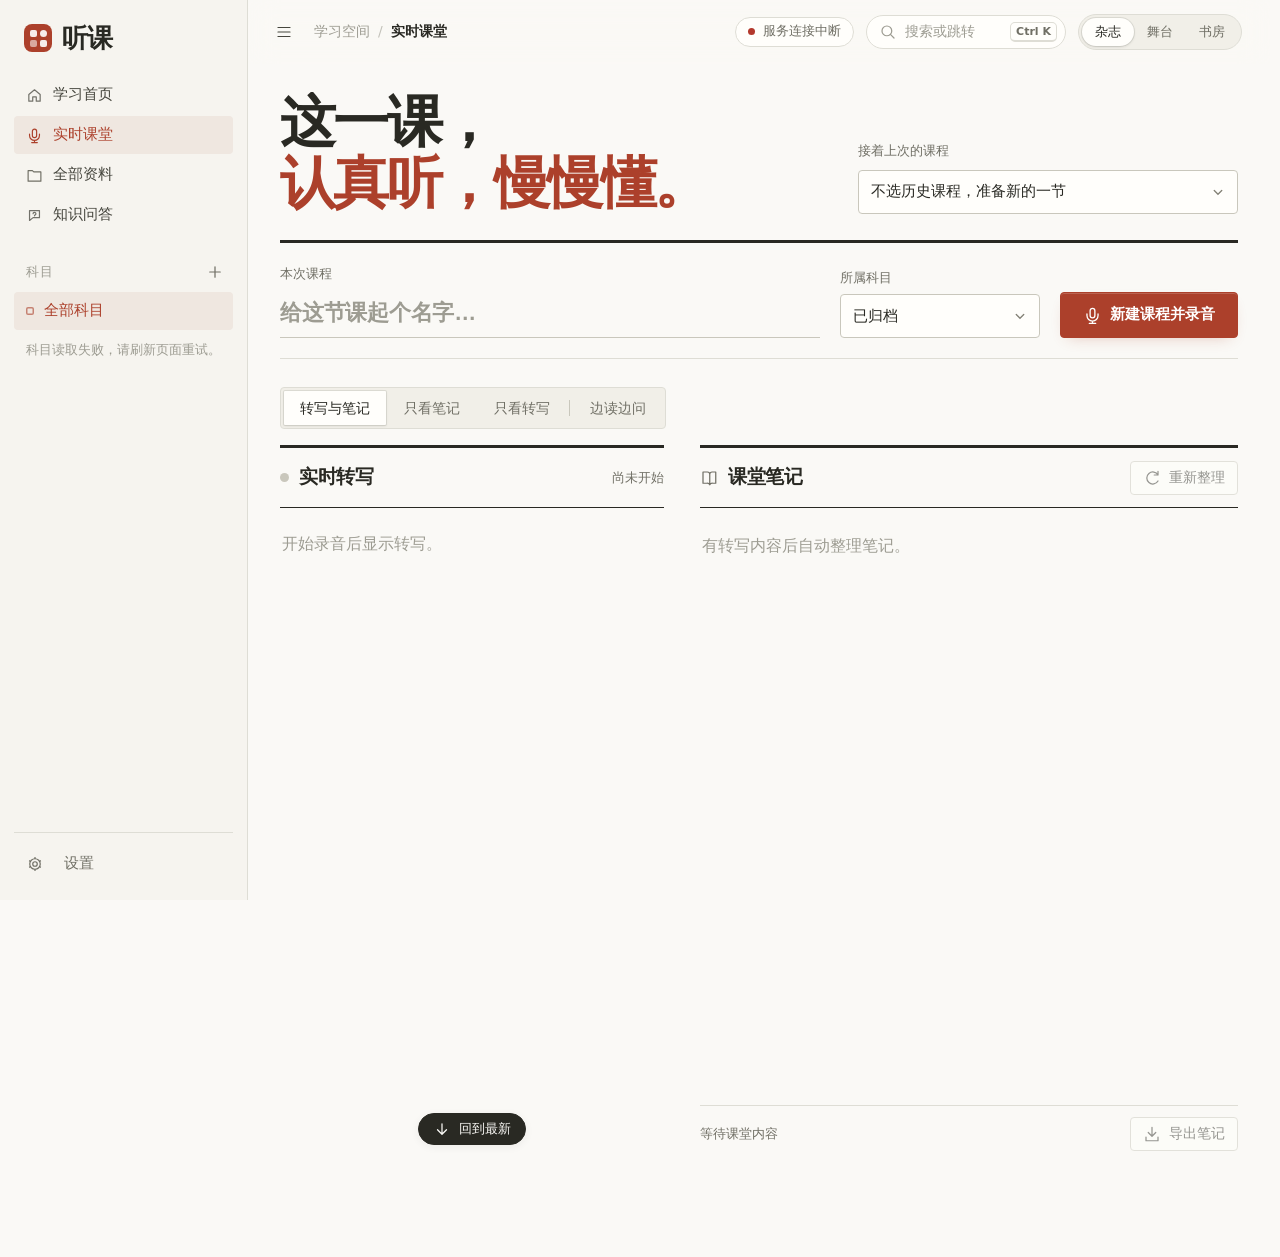
==== commit 5f3addf8: "Refine studio themes and unify recording colors" ====
--- a/static/index.html
+++ b/static/index.html
@@ -1,8 +1,8 @@
-<!doctype html><html lang="zh-CN"><head><meta charset="utf-8"><meta name="viewport" content="width=device-width,initial-scale=1"><meta name="theme-color" content="#faf9f6"><title>实时课堂 · 听课</title><link rel="stylesheet" href="/static/style.css"><link rel="stylesheet" href="/static/knowledge.css"><link rel="stylesheet" href="/static/workspace.css?v=reader-clean-1"><link rel="stylesheet" href="/static/themes.css?v=subject-start-1"><script>try{var savedAppearance=localStorage.getItem('classroom-appearance');document.documentElement.dataset.theme=['edition','stage','folio'].includes(savedAppearance)?savedAppearance:'edition';}catch{document.documentElement.dataset.theme='edition';}</script><link rel="stylesheet" href="/static/sidebar.css?v=10"><script src="/static/sidebar-navigation.js?v=archive-1"></script><script src="/static/sidebar-cache.js?v=archive-1"></script><link rel="stylesheet" href="/static/qa-surface.css?v=live-qa-copy-1"><link rel="stylesheet" href="/static/controls.css?v=subject-start-1"><style>.storage-path-picker{display:flex;align-items:center;gap:12px}.storage-path-picker input{flex:1;min-width:0}.storage-path-picker button{flex-shrink:0;white-space:nowrap}@media(max-width:600px){.storage-path-picker{flex-wrap:wrap}.storage-path-picker input{flex-basis:100%}}</style>
-<link rel="stylesheet" href="/static/folder-picker.css?v=4">
+<!doctype html><html lang="zh-CN"><head><meta charset="utf-8"><meta name="viewport" content="width=device-width,initial-scale=1"><meta name="theme-color" content="#faf9f6"><link rel="stylesheet" href="/static/studio/core.css?v=1"><link rel="stylesheet" href="/static/studio/live.css?v=1"><link rel="stylesheet" href="/static/studio/library.css?v=1"><link rel="stylesheet" href="/static/studio/qa.css?v=2"><link rel="stylesheet" href="/static/studio/edition.css?v=1"><link rel="stylesheet" href="/static/studio/stage.css?v=1"><link rel="stylesheet" href="/static/studio/folio.css?v=1"><title>实时课堂 · 听课</title><script>try{var savedAppearance=localStorage.getItem('classroom-appearance');document.documentElement.dataset.theme=['edition','stage','folio'].includes(savedAppearance)?savedAppearance:'edition';}catch{document.documentElement.dataset.theme='edition';}</script><script src="/static/sidebar-navigation.js?v=archive-1"></script><script src="/static/sidebar-cache.js?v=archive-1"></script>
+
 <script defer src="/static/folder-picker.js?v=4"></script>
-<link rel="stylesheet" href="/static/settings-refinement.css?v=4">
-<link rel="stylesheet" href="/static/live-reading.css?v=live-copy-2"><link rel="stylesheet" href="/static/study-refinement.css?v=20"><link rel="stylesheet" href="/static/qa-citations.css?v=2"><link rel="stylesheet" href="/static/edition-refinement.css?v=2"><link rel="stylesheet" href="/static/stage-refinement.css?v=1"></head><body class="live-page"><script>if(document.documentElement.dataset.theme==='stage')document.body.classList.add('navigation-closed');</script><aside class="sidebar"><a class="brand" href="/library"><span class="brandmark"><i></i><i></i><i></i><i></i></span><span>听课</span></a><nav aria-label="主导航"><a class="nav-item magazine-home-link" data-nav="home" href="/library">学习首页</a><a class="nav-item active" data-nav="live" href="/"><svg class="icon" viewBox="0 0 24 24" fill="none" stroke="currentColor" stroke-width="1.65" stroke-linecap="round" stroke-linejoin="round" aria-hidden="true"><rect x="9" y="3" width="6" height="12" rx="3"/><path d="M5 10v2a7 7 0 0 0 14 0v-2M12 19v3M8 22h8"/></svg>实时课堂</a><a class="nav-item " data-nav="library" href="/library?view=list"><svg class="icon" viewBox="0 0 24 24" fill="none" stroke="currentColor" stroke-width="1.65" stroke-linecap="round" stroke-linejoin="round" aria-hidden="true"><path d="M3 7V5h6l2 2h10v13H3z"/></svg>全部资料</a><button id="sidebarQuestions" data-nav="questions" type="button" class="nav-item">知识问答</button></nav><script>ClassroomNavigation.set(document.documentElement.dataset.navigationPage);</script><div class="subject-tree" id="subjectTree" aria-label="科目"><div class="tree-caption"><span>科目</span><button id="newSubject" class="quiet new-subject" aria-label="新建科目" title="新建科目" type="button"><svg class="icon" viewBox="0 0 24 24" fill="none" stroke="currentColor" stroke-width="1.65" stroke-linecap="round" stroke-linejoin="round" aria-hidden="true"><path d="M12 5v14M5 12h14"/></svg></button></div><div id="subjectLinks"><a class="subject-link selected" data-subject-link="" href="/library" aria-current="true">全部科目</a><p class="subjects-loading" role="status">正在读取科目…</p></div><script>ClassroomSubjects.mount(document.getElementById("subjectLinks"));</script></div><button id="workspaceSettingsBtn" class="shell-settings settings-launch" type="button" aria-haspopup="dialog">⚙ <span>设置</span></button><div hidden><button id="knowledgeSettings" type="button">知识库位置</button><button id="settingsBtn" type="button">API</button></div></aside><div class="app-shell"><header class="topbar"><button id="toggleNavigation" class="icon-button" aria-label="收起导航" aria-expanded="true" title="收起导航"><svg class="icon" viewBox="0 0 24 24" fill="none" stroke="currentColor" stroke-width="1.65" stroke-linecap="round" stroke-linejoin="round" aria-hidden="true"><path d="M4 6h16M4 12h16M4 18h16"/></svg></button><div class="breadcrumb">学习空间 <span>/</span> <strong>实时课堂</strong></div><span id="health" hidden></span><button id="toggleQuestions" class="quiet questions-toggle" aria-expanded="false" aria-controls="questionsDrawer">课堂问答 <span id="questionCount" hidden></span></button></header>
+
+</head><body class="live-page"><script>if(document.documentElement.dataset.theme==='stage')document.body.classList.add('navigation-closed');</script><aside class="sidebar"><a class="brand" href="/library"><span class="brandmark"><i></i><i></i><i></i><i></i></span><span>听课</span></a><nav aria-label="主导航"><a class="nav-item magazine-home-link" data-nav="home" href="/library">学习首页</a><a class="nav-item active" data-nav="live" href="/"><svg class="icon" viewBox="0 0 24 24" fill="none" stroke="currentColor" stroke-width="1.65" stroke-linecap="round" stroke-linejoin="round" aria-hidden="true"><rect x="9" y="3" width="6" height="12" rx="3"/><path d="M5 10v2a7 7 0 0 0 14 0v-2M12 19v3M8 22h8"/></svg>实时课堂</a><a class="nav-item " data-nav="library" href="/library?view=list"><svg class="icon" viewBox="0 0 24 24" fill="none" stroke="currentColor" stroke-width="1.65" stroke-linecap="round" stroke-linejoin="round" aria-hidden="true"><path d="M3 7V5h6l2 2h10v13H3z"/></svg>全部资料</a><button id="sidebarQuestions" data-nav="questions" type="button" class="nav-item">知识问答</button></nav><script>ClassroomNavigation.set(document.documentElement.dataset.navigationPage);</script><div class="subject-tree" id="subjectTree" aria-label="科目"><div class="tree-caption"><span>科目</span><button id="newSubject" class="quiet new-subject" aria-label="新建科目" title="新建科目" type="button"><svg class="icon" viewBox="0 0 24 24" fill="none" stroke="currentColor" stroke-width="1.65" stroke-linecap="round" stroke-linejoin="round" aria-hidden="true"><path d="M12 5v14M5 12h14"/></svg></button></div><div id="subjectLinks"><a class="subject-link selected" data-subject-link="" href="/library" aria-current="true">全部科目</a><p class="subjects-loading" role="status">正在读取科目…</p></div><script>ClassroomSubjects.mount(document.getElementById("subjectLinks"));</script></div><button id="workspaceSettingsBtn" class="shell-settings settings-launch" type="button" aria-haspopup="dialog">⚙ <span>设置</span></button><div hidden><button id="knowledgeSettings" type="button">知识库位置</button><button id="settingsBtn" type="button">API</button></div></aside><div class="app-shell"><header class="topbar"><button id="toggleNavigation" class="icon-button" aria-label="收起导航" aria-expanded="true" title="收起导航"><svg class="icon" viewBox="0 0 24 24" fill="none" stroke="currentColor" stroke-width="1.65" stroke-linecap="round" stroke-linejoin="round" aria-hidden="true"><path d="M4 6h16M4 12h16M4 18h16"/></svg></button><div class="breadcrumb">学习空间 <span>/</span> <strong>实时课堂</strong></div><span id="health" hidden></span><button id="toggleQuestions" class="quiet questions-toggle" aria-expanded="false" aria-controls="questionsDrawer">课堂问答 <span id="questionCount" hidden></span></button></header>
 <nav class="style-navigation" aria-label="快捷导航"><a class="style-wordmark" href="/library">听课</a><a data-nav="home" href="/library">学习首页</a><a data-nav="library" href="/library?view=list">课程资料</a><a data-nav="live" href="/">实时课堂</a><button data-nav="questions" type="button">知识问答</button><button class="stage-menu-trigger" type="button" aria-expanded="false">科目与设置</button></nav><script>ClassroomNavigation.set(document.documentElement.dataset.navigationPage);</script><main><section class="page-heading"><div><h1>这一课，<br><em>认真听，慢慢懂。</em></h1></div><label class="history-field"><span>接着上次的课程</span><select id="history" aria-label="历史课程"><option value="">不选历史课程，准备新的一节</option></select></label></section>
 <section class="record-console" aria-label="课堂录音控制"><div class="session-row"><label class="titlefield"><span>本次课程</span><input id="title" placeholder="给这节课起个名字…" maxlength="200"></label><label class="subject-field">所属科目<select id="courseSubject"><option value="已归档">已归档</option></select></label><div class="record-actions"><button id="start" class="primary"><svg class="icon" viewBox="0 0 24 24" fill="none" stroke="currentColor" stroke-width="1.65" stroke-linecap="round" stroke-linejoin="round" aria-hidden="true"><rect x="9" y="3" width="6" height="12" rx="3"/><path d="M5 10v2a7 7 0 0 0 14 0v-2M12 19v3M8 22h8"/></svg>新建课程并录音</button><button class="primary" id="resume" hidden disabled><svg class="icon" viewBox="0 0 24 24" fill="none" stroke="currentColor" stroke-width="1.65" stroke-linecap="round" stroke-linejoin="round" aria-hidden="true"><rect x="9" y="3" width="6" height="12" rx="3"/><path d="M5 10v2a7 7 0 0 0 14 0v-2M12 19v3M8 22h8"/></svg>继续录音</button><button id="pause" class="primary" disabled><svg class="icon" viewBox="0 0 24 24" fill="none" stroke="currentColor" stroke-width="1.65" stroke-linecap="round" stroke-linejoin="round" aria-hidden="true"><path d="M8 5v14M16 5v14"/></svg>暂停</button><button id="stop" disabled><svg class="icon" viewBox="0 0 24 24" fill="none" stroke="currentColor" stroke-width="1.65" stroke-linecap="round" stroke-linejoin="round" aria-hidden="true"><rect x="6" y="6" width="12" height="12" rx="2"/></svg>结束录音</button></div></div>
 </section>
@@ -10,4 +10,4 @@
 <div class="live-tools"><nav class="live-reading-tabs" aria-label="课堂内容"><button data-live-view="split" aria-pressed="true">转写与笔记</button><button data-live-view="notes" aria-pressed="false">只看笔记</button><button data-live-view="transcript" aria-pressed="false">只看转写</button><button id="liveAsk">课堂问答</button></nav></div><section class="workspace"><article class="panel transcript-panel"><div class="panelhead"><h2><i class="dot" id="dot"></i>实时转写</h2><span id="recordStatus">尚未开始</span></div><div class="panelbody transcript"><div id="transcript" class="text empty-transcript"><p>开始录音后显示转写。</p></div><div id="partial" class="partial"></div></div><span id="saveStatus" hidden></span></article>
 <article class="panel notes-panel"><div class="panelhead"><h2><svg class="icon" viewBox="0 0 24 24" fill="none" stroke="currentColor" stroke-width="1.65" stroke-linecap="round" stroke-linejoin="round" aria-hidden="true"><path d="M4 4h6a3 3 0 0 1 3 3v14a4 4 0 0 0-4-2H4zM13 7a3 3 0 0 1 3-3h5v15h-4a4 4 0 0 0-4 2"/></svg>课堂笔记 </h2><button id="update" class="quiet small" disabled><svg class="icon" viewBox="0 0 24 24" fill="none" stroke="currentColor" stroke-width="1.65" stroke-linecap="round" stroke-linejoin="round" aria-hidden="true"><path d="M20 8a8 8 0 1 0 0 8M20 3v5h-5"/></svg>重新整理</button></div><div class="panelbody"><div id="notes" class="notes-content empty-notes"><p>有转写内容后自动整理笔记。</p></div></div><footer><span id="noteStatus">等待课堂内容</span><button id="export" class="quiet small" disabled><svg class="icon" viewBox="0 0 24 24" fill="none" stroke="currentColor" stroke-width="1.65" stroke-linecap="round" stroke-linejoin="round" aria-hidden="true"><path d="M12 3v12m-5-5 5 5 5-5M4 16v5h16v-5"/></svg>导出笔记</button></footer></article></section>
 <section id="questionsDrawer" class="panel qa-panel" aria-label="课程知识库问答" hidden><button id="closeQuestions" class="icon-button drawer-close" aria-label="收起课堂问答" title="收起课堂问答"><svg class="icon" viewBox="0 0 24 24" fill="none" stroke="currentColor" stroke-width="1.65" stroke-linecap="round" stroke-linejoin="round" aria-hidden="true"><path d="m6 6 12 12M18 6 6 18"/></svg></button><div class="panelhead"><div><h2>课堂问答</h2><p id="qaScope">选择一节课后，基于这个科目的全部课程回答。</p></div><div class="qa-tools"><label class="check-label"><input id="autoQuestions" type="checkbox" checked>自动识别课堂提问</label><button id="detectQuestions" class="quiet small" disabled>识别最近提问</button></div></div><div class="qa-layout"><div id="qaFeed" class="qa-feed" aria-live="polite"><p>暂无问答。</p></div><form id="askForm" class="ask-form"><label for="questionInput">向这门课的知识库提问</label><textarea id="questionInput" rows="3" maxlength="1000" placeholder="例如：执行依据需要满足哪些条件？" required></textarea><p class="qa-help">回答附带资料来源。缺少依据时会说明；自动识别的提问可能来自课堂中的任何说话人。</p><button id="askButton" class="primary" disabled>提问</button><div id="qaStatus" role="status"></div></form></div></section></main></div><dialog id="settings"><form id="settingsForm"><div class="panelhead"><h2>大模型 API 设置</h2><button type="button" id="closeSettings">关闭</button></div><p>支持 OpenAI 兼容的 Chat Completions 接口。</p><label>Base URL<input id="baseUrl" placeholder="https://api.example.com/v1" required></label><label>模型名称<input id="model" placeholder="填写服务商提供的模型 ID" required></label><label>API Key<input id="apiKey" type="password" autocomplete="off" placeholder="密钥只保存到本机；留空保留现有密钥"></label><p class="settings-field-help">密钥保存在本机 config.json 文件中，请勿分享该文件。</p><div class="actions"><button type="button" id="testApi">保存并测试连接</button><button type="submit" class="primary">保存设置</button></div><p id="settingsStatus" role="status"></p></form></dialog>
-<dialog id="subjectDialog"><form id="subjectForm"><h2>新建科目</h2><label>科目名称<input id="subjectName" maxlength="80" required placeholder="例如：民法、线性代数" autocomplete="off"></label><p id="subjectMessage" role="status"></p><div class="actions"><button id="cancelSubject" type="button">取消</button><button id="createSubject" class="primary">创建科目</button></div></form></dialog><datalist id="subjectNames"></datalist><dialog id="storageDialog"><form id="storageForm"><h2>本地知识库</h2><p>每个科目对应一个目录，保存课程原文、笔记和问答。修改位置会复制全部资料，并保留旧目录。</p><label for="storagePath">知识库目录</label><div class="storage-path-picker"><input id="storagePath" required placeholder="请选择文件夹，或输入完整路径"><button id="chooseStorage" type="button">选择文件夹</button></div><p class="settings-field-help">请选择空文件夹。迁移前请暂停录音，并等待笔记和问答完成。</p><div class="actions"><button id="cancelStorage" type="button">取消</button><button id="saveStorage" class="primary">保存并迁移</button></div><p id="storageStatus" role="status"></p></form></dialog><div id="recordingSettingsSource" hidden><div class="settings-grid"><label>麦克风<div class="input-pair"><select id="mic"><option value="">系统默认麦克风</option></select><button id="refreshMic" title="重新检测麦克风">检测</button></div></label><label>笔记整理间隔<select id="interval"><option value="20">每 20 秒</option><option value="30">每 30 秒</option><option value="45">每 45 秒</option><option value="60" selected>每 60 秒</option></select></label><label class="model-field">音频转录模型<div class="input-pair"><select id="speechModel" aria-label="音频转录模型"><option value="">正在读取模型…</option></select><button id="switchModel" disabled>切换模型</button></div></label><span id="speechStatus" role="status">正在核对实际运行模型</span></div></div><script src="/static/notes-renderer.js"></script><script src="/static/app.js?v=live-copy-1"></script><script src="/static/ui.js?v=qa-surface-1"></script><script src="/static/study-presentation.js?v=2"></script><script src="/static/qa-citations.js?v=1"></script><script src="/static/knowledge-ui.js?v=history-3"></script><script src="/static/magazine.js?v=context-2"></script><script src="/static/themes.js?v=shortcut-revert-1"></script><script src="/static/subject-management.js?v=archive-1"></script><script src="/static/subject-order.js?v=1"></script><script src="/static/workspace-settings.js?v=interval-60-1"></script><script src="/static/qa-surface.js?v=history-1"></script></body></html>
+<dialog id="subjectDialog"><form id="subjectForm"><h2>新建科目</h2><label>科目名称<input id="subjectName" maxlength="80" required placeholder="例如：民法、线性代数" autocomplete="off"></label><p id="subjectMessage" role="status"></p><div class="actions"><button id="cancelSubject" type="button">取消</button><button id="createSubject" class="primary">创建科目</button></div></form></dialog><datalist id="subjectNames"></datalist><dialog id="storageDialog"><form id="storageForm"><h2>本地知识库</h2><p>每个科目对应一个目录，保存课程原文、笔记和问答。修改位置会复制全部资料，并保留旧目录。</p><label for="storagePath">知识库目录</label><div class="storage-path-picker"><input id="storagePath" required placeholder="请选择文件夹，或输入完整路径"><button id="chooseStorage" type="button">选择文件夹</button></div><p class="settings-field-help">请选择空文件夹。迁移前请暂停录音，并等待笔记和问答完成。</p><div class="actions"><button id="cancelStorage" type="button">取消</button><button id="saveStorage" class="primary">保存并迁移</button></div><p id="storageStatus" role="status"></p></form></dialog><div id="recordingSettingsSource" hidden><div class="settings-grid"><label>麦克风<div class="input-pair"><select id="mic"><option value="">系统默认麦克风</option></select><button id="refreshMic" title="重新检测麦克风">检测</button></div></label><label>笔记整理间隔<select id="interval"><option value="20">每 20 秒</option><option value="30">每 30 秒</option><option value="45">每 45 秒</option><option value="60" selected>每 60 秒</option></select></label><label class="model-field">音频转录模型<div class="input-pair"><select id="speechModel" aria-label="音频转录模型"><option value="">正在读取模型…</option></select><button id="switchModel" disabled>切换模型</button></div></label><span id="speechStatus" role="status">正在核对实际运行模型</span></div></div><script src="/static/notes-renderer.js"></script><script src="/static/app.js?v=live-copy-1"></script><script src="/static/ui.js?v=qa-surface-1"></script><script src="/static/study-presentation.js?v=2"></script><script src="/static/qa-citations.js?v=1"></script><script src="/static/knowledge-ui.js?v=history-3"></script><script src="/static/magazine.js?v=context-2"></script><script src="/static/themes.js?v=shortcut-revert-1"></script><script src="/static/subject-management.js?v=archive-1"></script><script src="/static/subject-order.js?v=1"></script><script src="/static/workspace-settings.js?v=interval-60-1"></script><script src="/static/qa-surface.js?v=history-1"></script><script src="/static/studio/studio.js?v=1"></script></body></html>
--- a/static/studio/core.css
+++ b/static/studio/core.css
@@ -0,0 +1,322 @@
+/* 听课 · studio core
+   One structural system shared by the three editions. Themes only set tokens (themes.css)
+   and their signature pieces; everything here reads from those tokens. */
+
+:root{
+  --paper:#faf9f6;--surface:#fffefb;--surface-2:#f2f0ea;--sunken:#efede6;
+  --ink:#292923;--ink-2:#4a4a42;--muted:#706f65;--faint:#9b9a90;
+  --line:#deddd5;--line-2:#cfcdc3;
+  --accent:#ac402b;--accent-hi:#963523;--accent-ink:#fff;--accent-soft:#f4e4de;--accent-line:rgba(172,64,43,.35);
+  --danger:#b3382c;--danger-soft:#f8e3df;--ok:#3f7d55;--rec:var(--accent);--rec-soft:var(--accent-soft);
+  --radius:6px;--radius-lg:10px;--radius-pill:999px;
+  --font-ui:"Microsoft YaHei UI","Microsoft YaHei","Noto Sans SC","PingFang SC",system-ui,sans-serif;
+  --font-display:"Noto Sans SC","Microsoft YaHei UI","Microsoft YaHei",sans-serif;
+  --font-read:"Microsoft YaHei UI","Microsoft YaHei","Noto Sans SC",sans-serif;
+  --font-num:Georgia,"Times New Roman",serif;
+  --display-weight:900;--display-track:-.035em;
+  --shadow-1:0 1px 2px rgba(40,36,28,.06),0 2px 8px rgba(40,36,28,.05);
+  --shadow-2:0 18px 50px -18px rgba(40,36,28,.35),0 2px 8px rgba(40,36,28,.06);
+  --shadow-pop:0 24px 70px -20px rgba(30,26,20,.45),0 0 0 1px rgba(30,26,20,.06);
+  --sidebar:248px;--topbar:64px;--content:1180px;
+  --ease:cubic-bezier(.2,.8,.2,1);--ease-out:cubic-bezier(.16,1,.3,1);
+  color-scheme:light;
+}
+*{box-sizing:border-box}
+html{scrollbar-gutter:stable;-webkit-text-size-adjust:100%}
+body{margin:0;min-height:100dvh;background:var(--paper);color:var(--ink);font:15px/1.65 var(--font-ui);-webkit-font-smoothing:antialiased;text-rendering:optimizeLegibility;transition:background-color .4s var(--ease),color .4s var(--ease)}
+button,input,select,textarea{font:inherit;color:inherit;letter-spacing:inherit}
+a{color:inherit;text-decoration:none}
+h1,h2,h3,h4,p,figure,blockquote,dl,dd{margin:0}
+h1,h2,h3,h4{font-weight:700;line-height:1.3}
+[hidden]{display:none!important}
+::selection{background:var(--accent-soft);color:var(--ink)}
+:focus-visible{outline:2px solid var(--accent);outline-offset:2px;border-radius:4px}
+.sr-only{position:absolute!important;width:1px;height:1px;padding:0;margin:-1px;overflow:hidden;clip:rect(0,0,0,0);white-space:nowrap;border:0}
+.icon{width:18px;height:18px;flex:none;stroke-width:1.65}
+*{scrollbar-width:thin;scrollbar-color:var(--line-2) transparent}
+mark{background:var(--accent-soft);color:inherit;border-radius:3px;padding:0 2px;box-shadow:inset 0 -2px 0 var(--accent-line)}
+
+/* ── Buttons ─────────────────────────────────────── */
+button,.button{cursor:pointer;-webkit-tap-highlight-color:transparent}
+button:disabled{cursor:default}
+button:not(.text-button,.nav-item,.shell-settings,.subject-options,.subject-drag,.appearance-option,.icon-button,.qa-citation,.issue-row,.record-open,.course-book,.product-note,.product-course,.folder-entry,.palette-item,.cover-link,.idea,.stage-menu-trigger,.live-reading-tabs button,.reader-tabs button,.settings-tabs button,.seg button,.film,[data-nav]),
+.button,.book-action,.qa-collapse,.qa-history-delete{
+  display:inline-flex;align-items:center;justify-content:center;gap:8px;min-height:40px;padding:0 16px;
+  border:1px solid var(--line-2);border-radius:var(--radius);background:var(--surface);color:var(--ink);
+  font-size:14.5px;font-weight:500;white-space:nowrap;line-height:1.2;
+  transition:background-color .16s,border-color .16s,color .16s,box-shadow .2s,transform .12s var(--ease)}
+button:not(:disabled):active,.button:active{transform:translateY(1px)}
+button:not(.text-button,.nav-item,.shell-settings,.subject-options,.subject-drag,.appearance-option,.icon-button,.qa-citation,.issue-row,.record-open,.course-book,.product-note,.product-course,.folder-entry,.palette-item,.cover-link,.idea,.stage-menu-trigger,.live-reading-tabs button,.reader-tabs button,.settings-tabs button,.seg button,.film,[data-nav],.primary,.danger):not(:disabled):hover,.button:not(.primary):hover{background:var(--surface-2);border-color:var(--faint)}
+button:disabled{opacity:.48}
+.primary,.button.primary{background:var(--accent)!important;border-color:var(--accent)!important;color:var(--accent-ink)!important;box-shadow:0 1px 0 rgba(255,255,255,.18) inset,0 6px 16px -8px var(--accent-line)}
+.primary:not(:disabled):hover,.button.primary:hover{background:var(--accent-hi)!important;border-color:var(--accent-hi)!important;box-shadow:0 1px 0 rgba(255,255,255,.18) inset,0 10px 22px -10px var(--accent)}
+.danger,button.book-confirm-danger{color:var(--danger)!important;border-color:color-mix(in srgb,var(--danger) 40%,transparent)!important}
+.danger:not(:disabled):hover{background:var(--danger-soft)!important}
+.small{min-height:34px!important;padding:0 12px!important;font-size:13.5px!important}
+.text-button{display:inline-flex;align-items:center;gap:6px;padding:4px 2px;border:0;background:none;color:var(--accent);font-size:14px;font-weight:500;transition:color .16s,opacity .16s}
+.text-button:hover:not(:disabled){color:var(--accent-hi)}
+.icon-button{display:inline-grid;place-items:center;width:36px;height:36px;padding:0;border:0;border-radius:var(--radius);background:none;color:var(--ink-2);transition:background-color .16s,color .16s}
+.icon-button:hover:not(:disabled){background:var(--surface-2);color:var(--ink)}
+.icon-button.with-label{display:inline-flex;width:auto;gap:7px;padding:0 12px;min-height:36px;font-size:14px;border:1px solid var(--line);background:var(--surface)}
+a.icon-button.with-label{color:var(--ink)}
+kbd{display:inline-grid;place-items:center;min-width:20px;height:20px;padding:0 5px;border:1px solid var(--line);border-bottom-width:2px;border-radius:5px;background:var(--surface);font:600 11px/1 var(--font-ui);color:var(--muted)}
+
+/* ── Fields ──────────────────────────────────────── */
+input:not([type=checkbox],[type=radio],[type=range]),select,textarea{
+  min-height:40px;padding:8px 12px;border:1px solid var(--line-2);border-radius:var(--radius);background:transparent;color:var(--ink);
+  font-size:15px;outline:0;transition:border-color .16s,box-shadow .16s,background-color .16s}
+textarea{line-height:1.7;resize:vertical}
+input::placeholder,textarea::placeholder{color:var(--faint)}
+input:not([type=checkbox],[type=radio]):focus,select:focus,textarea:focus{border-color:var(--accent);box-shadow:0 0 0 3px var(--accent-soft)}
+input:disabled,select:disabled,textarea:disabled{opacity:.6;cursor:not-allowed}
+select{appearance:none;padding-right:36px;cursor:pointer;text-overflow:ellipsis;
+  background:url("data:image/svg+xml,%3Csvg xmlns='http://www.w3.org/2000/svg' viewBox='0 0 24 24' fill='none' stroke='%23858378' stroke-width='1.8' stroke-linecap='round'%3E%3Cpath d='m7 10 5 5 5-5'/%3E%3C/svg%3E") right 10px center/18px no-repeat}
+input[type=checkbox]{width:17px;height:17px;margin:0;accent-color:var(--accent);cursor:pointer}
+label{color:var(--muted);font-size:13.5px}
+.error{color:var(--danger)!important}
+
+/* ── Shell ───────────────────────────────────────── */
+.sidebar{position:fixed;z-index:30;inset:0 auto 0 0;width:var(--sidebar);display:flex;flex-direction:column;gap:6px;padding:22px 14px 16px;
+  background:var(--sidebar-bg,var(--paper));border-right:1px solid var(--line);transition:transform .45s var(--ease-out),background-color .4s}
+.brand{display:flex;align-items:center;gap:10px;padding:2px 10px 18px;font:var(--display-weight) 24px/1 var(--font-display);letter-spacing:var(--display-track)}
+.brandmark{position:relative;display:grid;grid-template-columns:repeat(2,7px);gap:3px;width:28px;height:28px;place-content:center;border-radius:8px;background:var(--accent)}
+.brandmark i{width:7px;height:7px;border-radius:2px;background:var(--accent-ink);opacity:.9}
+.brandmark i:nth-child(2){border-radius:50%}.brandmark i:nth-child(3){opacity:.55}
+.sidebar nav{display:flex;flex-direction:column;gap:2px}
+.nav-item,.subject-link,.shell-settings{position:relative;display:flex;align-items:center;gap:10px;width:100%;min-height:38px;padding:0 12px;border:0;border-radius:var(--radius);background:none;color:var(--ink-2);font-size:14.5px;font-weight:500;text-align:left;transition:background-color .16s,color .16s}
+.nav-item .icon{width:17px;height:17px;color:var(--muted)}
+.nav-item:hover,.subject-link:hover,.shell-settings:hover{background:var(--surface-2);color:var(--ink)}
+.nav-item[aria-current=page],.nav-item.active,.subject-link.selected{background:var(--nav-active,var(--accent-soft));color:var(--nav-active-ink,var(--accent))}
+.nav-item[aria-current=page] .icon{color:currentColor}
+.magazine-home-link::before,#sidebarQuestions::before{content:"";width:17px;height:17px;flex:none;background:currentColor;opacity:.75;
+  -webkit-mask:var(--glyph) center/17px no-repeat;mask:var(--glyph) center/17px no-repeat}
+.magazine-home-link{--glyph:url("data:image/svg+xml,%3Csvg xmlns='http://www.w3.org/2000/svg' viewBox='0 0 24 24' fill='none' stroke='black' stroke-width='1.7' stroke-linejoin='round'%3E%3Cpath d='M4 10.5 12 4l8 6.5V20h-5.5v-6h-5v6H4z'/%3E%3C/svg%3E")}
+#sidebarQuestions{--glyph:url("data:image/svg+xml,%3Csvg xmlns='http://www.w3.org/2000/svg' viewBox='0 0 24 24' fill='none' stroke='black' stroke-width='1.7' stroke-linecap='round' stroke-linejoin='round'%3E%3Cpath d='M5 5h14v10H10l-5 4z'/%3E%3Cpath d='M10 9.5a2 2 0 1 1 2.6 1.9c-.4.2-.6.5-.6 1'/%3E%3C/svg%3E")}
+.subject-tree{display:flex;flex-direction:column;min-height:0;flex:1;margin-top:18px;overflow:auto;overscroll-behavior:contain}
+.tree-caption{display:flex;align-items:center;justify-content:space-between;padding:0 4px 6px 12px;font-size:12.5px;color:var(--faint);letter-spacing:.08em}
+.new-subject{display:inline-grid!important;place-items:center;width:28px;min-height:28px!important;height:28px;padding:0!important;border:0!important;background:none!important;color:var(--muted)!important;border-radius:var(--radius)!important}
+.new-subject:hover{background:var(--surface-2)!important;color:var(--ink)!important}
+#subjectLinks{display:flex;flex-direction:column;gap:1px}
+.subject-link::before{content:"";width:8px;height:8px;flex:none;border-radius:50%;background:var(--dot,var(--line-2));box-shadow:0 0 0 3px color-mix(in srgb,var(--dot,var(--line-2)) 18%,transparent)}
+.subject-link[data-subject-link=""]::before{border-radius:2px;background:none;box-shadow:inset 0 0 0 1.5px currentColor;opacity:.6}
+.subject-link[data-subject-link="已归档"]::before{border-radius:2px;background:var(--faint);box-shadow:none}
+.subject-row{position:relative;display:flex;align-items:center;border-radius:var(--radius)}
+.subject-row .subject-link{padding-right:58px}
+.subject-options,.subject-drag{position:absolute;top:50%;display:grid;place-items:center;width:26px;height:26px;padding:0;border:0;border-radius:6px;background:none;color:var(--muted);opacity:0;transform:translateY(-50%);transition:opacity .15s,background-color .15s}
+.subject-options{right:6px;font-size:15px;letter-spacing:-1px}
+.subject-drag{right:32px;cursor:grab;font-size:12px}
+.subject-row:hover :is(.subject-options,.subject-drag),.subject-row:focus-within :is(.subject-options,.subject-drag){opacity:1}
+.subject-options:hover,.subject-drag:hover{background:var(--surface)!important;color:var(--ink)}
+.subject-row.is-dragging{background:var(--surface);box-shadow:var(--shadow-2);z-index:2}
+.subjects-loading{padding:8px 12px;font-size:13px;color:var(--faint)}
+.shell-settings{margin-top:8px;border-top:1px solid var(--line);border-radius:0;padding-top:14px;padding-bottom:4px;min-height:52px;color:var(--muted);font-size:0}
+.qa-full .sidebar nav .nav-item.active:not(#sidebarQuestions):not([aria-current=page]){background:none;color:var(--ink-2)}
+.shell-settings span{font-size:14.5px}
+.shell-settings::before{content:"";width:18px;height:18px;background:currentColor;
+  -webkit-mask:url("data:image/svg+xml,%3Csvg xmlns='http://www.w3.org/2000/svg' viewBox='0 0 24 24' fill='none' stroke='black' stroke-width='1.6'%3E%3Ccircle cx='12' cy='12' r='3'/%3E%3Cpath d='M12 2.8v2.4M12 18.8v2.4M4.2 7.5l2 1.2M17.8 15.3l2 1.2M4.2 16.5l2-1.2M17.8 8.7l2-1.2'/%3E%3Ccircle cx='12' cy='12' r='7'/%3E%3C/svg%3E") center/18px no-repeat;
+  mask:url("data:image/svg+xml,%3Csvg xmlns='http://www.w3.org/2000/svg' viewBox='0 0 24 24' fill='none' stroke='black' stroke-width='1.6'%3E%3Ccircle cx='12' cy='12' r='3'/%3E%3Cpath d='M12 2.8v2.4M12 18.8v2.4M4.2 7.5l2 1.2M17.8 15.3l2 1.2M4.2 16.5l2-1.2M17.8 8.7l2-1.2'/%3E%3Ccircle cx='12' cy='12' r='7'/%3E%3C/svg%3E") center/18px no-repeat}
+
+.app-shell{min-width:0;margin-left:var(--sidebar);transition:margin-left .45s var(--ease-out)}
+.navigation-closed .sidebar{transform:translateX(-100%)}
+.navigation-closed .app-shell{margin-left:0}
+.topbar{position:sticky;top:0;z-index:20;display:flex;align-items:center;gap:12px;height:var(--topbar);padding:0 28px 0 18px;
+  background:color-mix(in srgb,var(--paper) 82%,transparent);backdrop-filter:saturate(1.4) blur(14px);-webkit-backdrop-filter:saturate(1.4) blur(14px);border-bottom:1px solid transparent;transition:border-color .3s,background-color .4s}
+body.scrolled .topbar{border-bottom-color:var(--line)}
+.breadcrumb{display:flex;align-items:center;gap:8px;min-width:0;font-size:14px;color:var(--faint);white-space:nowrap}
+.breadcrumb span{opacity:.6}
+.breadcrumb strong{color:var(--ink);font-weight:600}
+.topbar .button.primary{margin-left:auto;min-height:36px;padding:0 14px;font-size:14px}
+.topbar #health{display:none!important}
+.status-chip{display:inline-flex;align-items:center;gap:8px;height:30px;padding:0 12px;border:1px solid var(--line);border-radius:var(--radius-pill);background:var(--surface);font-size:12.5px;color:var(--muted);white-space:nowrap;max-width:280px;overflow:hidden;text-overflow:ellipsis}
+.status-chip i{width:7px;height:7px;flex:none;border-radius:50%;background:var(--faint)}
+.status-chip.ready i{background:var(--ok);box-shadow:0 0 0 3px color-mix(in srgb,var(--ok) 20%,transparent)}
+.status-chip.down i{background:var(--danger);animation:blink 1.4s infinite}
+.live-page .status-chip{margin-left:auto}
+@keyframes blink{50%{opacity:.3}}
+.palette-trigger{display:inline-flex!important;align-items:center;gap:10px;min-height:34px!important;height:34px;padding:0 8px 0 12px!important;border:1px solid var(--line)!important;border-radius:var(--radius-pill)!important;background:var(--surface)!important;color:var(--faint)!important;font-size:13.5px!important;font-weight:400!important;min-width:200px;justify-content:flex-start!important}
+.palette-trigger:hover{border-color:var(--line-2)!important;color:var(--muted)!important}
+.palette-trigger kbd{margin-left:auto}
+.appearance-field{position:relative;display:flex;flex:none;padding:3px;border:1px solid var(--line);border-radius:var(--radius-pill);background:var(--surface-2);isolation:isolate}
+.appearance-option{position:relative;height:28px;padding:0 13px;border:0;border-radius:var(--radius-pill);background:none;color:var(--muted);font-size:13px;font-weight:500;transition:color .3s}
+.appearance-option[aria-checked=true]{color:var(--ink)}
+.appearance-option:hover{color:var(--ink)}
+.appearance-field .seg-thumb{position:absolute;z-index:-1;top:3px;bottom:3px;left:0;width:var(--w,0);transform:translateX(var(--x,0));border-radius:var(--radius-pill);background:var(--surface);box-shadow:0 1px 3px rgba(0,0,0,.12),0 0 0 1px var(--line)}
+.ready-motion .seg-thumb{transition:transform .45s var(--ease-out),width .45s var(--ease-out)}
+.style-navigation{display:none}
+.stage-subject-menu{position:absolute;z-index:40}
+
+main{width:100%;max-width:calc(var(--content) + 64px);margin:0 auto;padding:36px 32px 96px}
+.page-heading h1,.magazine-intro h1,.qa-page-heading h1,.shelf-heading h1,.product-intro h1{font:var(--display-weight) clamp(38px,4.4vw,62px)/1.08 var(--font-display);letter-spacing:var(--display-track)}
+.page-heading h1 em,.qa-page-heading h1 em,.shelf-heading h1 em{font-style:normal;color:var(--display-accent,var(--accent))}
+
+/* ── Panels ──────────────────────────────────────── */
+.panel{min-width:0;background:var(--surface);border:1px solid var(--line);border-radius:var(--radius-lg)}
+.panelhead{display:flex;align-items:center;justify-content:space-between;gap:12px}
+.panelhead h2{display:flex;align-items:center;gap:10px;font-size:17px}
+
+/* ── Notes typography (shared by live notes, reader, answers) ── */
+.notes-content{font-family:var(--font-read);font-size:16px;line-height:2;color:var(--ink)}
+.notes-content>*+*{margin-top:.9em}
+.notes-content :is(h1,h2,h3,h4){font-family:var(--font-heading,var(--font-display));scroll-margin-top:calc(var(--topbar) + 24px);letter-spacing:-.01em}
+.notes-content h1{font-size:1.75em;line-height:1.35;margin-top:1.4em}
+.notes-content h2{font-size:1.32em;margin-top:2em;padding-top:.2em}
+.notes-content h3{font-size:1.1em;margin-top:1.6em}
+.notes-content h4{font-size:1em;margin-top:1.3em;color:var(--ink-2)}
+.notes-content>:first-child{margin-top:0}
+.notes-content :is(ul,ol){padding-left:1.4em}
+.notes-content li+li{margin-top:.35em}
+.notes-content li::marker{color:var(--accent)}
+.notes-content strong{font-weight:700;color:var(--strong,var(--ink))}
+.notes-content code{padding:.1em .4em;border-radius:4px;background:var(--surface-2);font:.9em Consolas,"Cascadia Mono",monospace}
+.notes-content blockquote{padding:.6em 1.1em;border-left:3px solid var(--accent);background:var(--accent-soft);border-radius:0 var(--radius) var(--radius) 0;color:var(--ink-2)}
+.notes-content hr{border:0;height:1px;background:var(--line);margin:2em 0}
+.note-table{overflow-x:auto;border:1px solid var(--line);border-radius:var(--radius)}
+.note-table table{width:100%;border-collapse:collapse;font-size:.92em;line-height:1.7}
+.note-table :is(th,td){padding:10px 14px;border-bottom:1px solid var(--line);text-align:left;vertical-align:top}
+.note-table th{background:var(--surface-2);font-weight:600;white-space:nowrap}
+.note-table tr:last-child td{border-bottom:0}
+.empty-notes,.empty-transcript{color:var(--faint)!important}
+
+/* ── Dialogs ─────────────────────────────────────── */
+dialog{max-width:min(560px,calc(100vw - 32px));width:100%;padding:0;border:0;border-radius:16px;background:var(--surface);color:var(--ink);box-shadow:var(--shadow-pop)}
+dialog[open]{animation:pop .32s var(--ease-out)}
+dialog::backdrop{background:rgba(24,22,18,.42);backdrop-filter:blur(4px);animation:fade .3s ease}
+@keyframes pop{from{opacity:0;transform:translateY(10px) scale(.975)}}
+@keyframes fade{from{opacity:0}}
+dialog form{display:flex;flex-direction:column;gap:14px;padding:26px 28px 24px}
+dialog form>h2,dialog .panelhead h2{font:700 21px/1.35 var(--font-display);letter-spacing:-.01em}
+dialog form>p{font-size:14px;color:var(--muted);line-height:1.75}
+dialog label{display:flex;flex-direction:column;gap:7px;font-size:13.5px;color:var(--ink-2);font-weight:500}
+dialog .actions{display:flex;justify-content:flex-end;gap:10px;margin-top:4px;flex-wrap:wrap}
+dialog [role=status]:empty{display:none}
+dialog [role=status]{font-size:13.5px;color:var(--muted)}
+.settings-field-help,.subject-help{font-size:13px!important;color:var(--faint)!important;line-height:1.7}
+#purgeCourseList{margin:0;padding:12px 16px 12px 34px;max-height:180px;overflow:auto;border-radius:var(--radius);background:var(--danger-soft);color:var(--ink-2);font-size:14px}
+.subject-manager .actions{justify-content:space-between}
+.subject-manager .subject-archive,.subject-manager .subject-delete{margin-right:auto}
+.subject-manager .subject-delete{color:var(--danger)!important;margin-right:0}
+.subject-manager .subject-cancel{margin-left:auto}
+.book-confirm form{gap:12px}
+.book-confirm-actions{display:flex;justify-content:flex-end;gap:10px;margin-top:8px}
+.book-confirm-danger{background:var(--danger)!important;color:#fff!important;border-color:var(--danger)!important}
+
+/* Settings */
+#workspaceSettings{max-width:min(860px,calc(100vw - 32px));height:min(620px,calc(100dvh - 48px))}
+#workspaceSettings[open]{display:flex;flex-direction:column}
+.settings-heading{display:flex;align-items:center;justify-content:space-between;padding:20px 22px 16px 28px;border-bottom:1px solid var(--line)}
+.settings-heading h2{font:700 20px/1.3 var(--font-display)}
+.settings-dismiss{width:34px!important;min-height:34px!important;padding:0!important;border:0!important;background:none!important;font-size:22px!important;color:var(--muted)!important;border-radius:50%!important}
+.settings-dismiss:hover{background:var(--surface-2)!important;color:var(--ink)!important}
+.settings-layout{display:grid;grid-template-columns:200px minmax(0,1fr);flex:1;min-height:0}
+.settings-tabs{display:flex;flex-direction:column;gap:2px;padding:16px 12px;border-right:1px solid var(--line);background:var(--surface-2)}
+.settings-tabs button{display:flex;align-items:center;min-height:40px;padding:0 14px;border:0;border-radius:var(--radius);background:none;color:var(--ink-2);font-size:14.5px;font-weight:500;text-align:left}
+.settings-tabs button:hover{background:color-mix(in srgb,var(--surface) 70%,transparent)}
+.settings-tabs button[aria-selected=true]{background:var(--surface);color:var(--ink);box-shadow:var(--shadow-1)}
+.settings-pages{min-height:0;overflow:auto}
+.settings-pages section{padding:24px 28px 28px;animation:fade .25s ease}
+.settings-pages form{padding:0;gap:16px}
+.settings-pages form .panelhead{display:none}
+.settings-pages section>h2,.settings-pages form>h2{font:700 18px/1.35 var(--font-display)}
+.settings-form-footer{display:flex;align-items:center;justify-content:space-between;gap:12px;padding-top:16px;margin-top:6px;border-top:1px solid var(--line)}
+.settings-form-footer .actions{margin:0;margin-left:auto}
+.settings-grid{display:grid;gap:18px;margin-top:16px}
+.settings-grid>label{display:flex;flex-direction:column;gap:8px;font-weight:500;color:var(--ink-2)}
+.input-pair{display:flex;gap:10px}
+.input-pair select{flex:1;min-width:0}
+#speechStatus:empty,#recordingSettingsFeedback:empty{display:none}
+#speechStatus,#recordingSettingsFeedback{font-size:13.5px;color:var(--muted)}
+.storage-path-picker{display:flex;align-items:center;gap:10px}
+.storage-path-picker input{flex:1;min-width:0}
+
+/* Folder picker */
+#folderPicker{max-width:min(720px,calc(100vw - 32px));height:min(600px,calc(100dvh - 48px))}
+#folderPicker[open]{display:flex;flex-direction:column}
+.folder-heading{display:flex;align-items:center;justify-content:space-between;padding:20px 20px 12px 26px}
+.folder-heading h2{font:700 19px/1.3 var(--font-display)}
+#folderPicker svg{width:18px;height:18px}
+.folder-location{display:flex!important;flex-direction:row!important;align-items:center;gap:8px!important;padding:0 20px 12px 26px!important}
+.folder-location input{flex:1;min-width:0}
+.folder-location .text-button{width:36px;height:36px;justify-content:center;border-radius:var(--radius);color:var(--ink-2)}
+.folder-location .text-button:hover{background:var(--surface-2)}
+.folder-create{padding:0 20px 12px 26px!important}
+.folder-create>div{display:flex;gap:8px}.folder-create input{flex:1}
+.folder-feedback{padding:0 26px;font-size:13.5px;color:var(--muted)}
+.folder-feedback:empty{display:none}
+.folder-list{flex:1;min-height:0;overflow:auto;margin:6px 14px;padding:6px;border:1px solid var(--line);border-radius:var(--radius-lg);background:var(--paper)}
+.folder-entry{display:flex!important;align-items:center;gap:12px;width:100%;min-height:42px;padding:0 12px!important;border-radius:var(--radius);color:var(--ink)!important;font-weight:400!important;text-align:left}
+.folder-entry:hover{background:var(--surface-2)}
+.folder-entry svg{color:var(--accent)}
+.folder-entry span:not(.folder-chevron){flex:1;min-width:0;overflow:hidden;text-overflow:ellipsis;white-space:nowrap}
+.folder-chevron{color:var(--faint);font-size:18px}
+.folder-footer{display:flex;align-items:center;justify-content:space-between;gap:16px;padding:14px 20px 18px 26px;border-top:1px solid var(--line)}
+.folder-footer>div:first-child{display:flex;flex-direction:column;min-width:0;font-size:12.5px;color:var(--faint)}
+.folder-selection{font-size:14px;color:var(--ink);overflow:hidden;text-overflow:ellipsis;white-space:nowrap}
+.folder-actions{display:flex;gap:10px;flex:none}
+
+/* ── Toast (mirrors #message / #libraryMessage) ── */
+.toast-host{position:fixed;z-index:90;left:50%;bottom:28px;display:flex;flex-direction:column;align-items:center;gap:8px;transform:translateX(-50%);pointer-events:none;width:max-content;max-width:calc(100vw - 32px)}
+.toast{display:flex;align-items:center;gap:12px;max-width:560px;padding:11px 14px 11px 16px;border-radius:14px;background:var(--toast-bg,#23221e);color:var(--toast-ink,#f5f3ee);font-size:14px;line-height:1.55;box-shadow:0 18px 40px -14px rgba(0,0,0,.45);pointer-events:auto;animation:toastIn .45s var(--ease-out)}
+.toast::before{content:"";flex:none;width:8px;height:8px;border-radius:50%;background:#9bd7ad}
+.toast.error::before{background:#ff8a7a}
+.toast.busy::before{background:transparent;width:12px;height:12px;border:2px solid rgba(255,255,255,.3);border-top-color:#fff;animation:spin .8s linear infinite}
+.toast button{padding:2px 8px;border:0;border-radius:6px;background:rgba(255,255,255,.12);color:inherit;font-size:13px}
+.toast.leaving{opacity:0;transform:translateY(8px);transition:opacity .25s,transform .25s}
+@keyframes toastIn{from{opacity:0;transform:translateY(14px) scale(.97)}}
+@keyframes spin{to{transform:rotate(360deg)}}
+.status-row,#libraryMessage{position:absolute!important;width:1px;height:1px;overflow:hidden;clip:rect(0,0,0,0)}
+
+/* ── Command palette ─────────────────────────────── */
+.palette{max-width:min(620px,calc(100vw - 24px));margin-top:12vh;border-radius:18px;overflow:hidden}
+.palette[open]{display:flex;flex-direction:column;max-height:min(560px,76vh)}
+.palette .palette-input{flex-direction:row;display:flex;align-items:center;font-weight:400;gap:12px;padding:16px 20px;border-bottom:1px solid var(--line)}
+.palette-input .icon{color:var(--muted)}
+.palette-input input{flex:1;min-height:30px!important;padding:0!important;border:0!important;box-shadow:none!important;font-size:17px!important}
+.palette-list{flex:1;overflow:auto;padding:8px}
+.palette-group{padding:10px 12px 4px;font-size:12px;color:var(--faint);letter-spacing:.06em}
+.palette-item{display:flex;align-items:center;gap:12px;width:100%;min-height:44px;padding:8px 12px;border:0;border-radius:10px;background:none;text-align:left;color:var(--ink);font-size:14.5px}
+.palette-item .icon{color:var(--muted)}
+.palette-item small{margin-left:auto;padding-left:12px;color:var(--faint);font-size:12.5px;white-space:nowrap}
+.palette-item span{min-width:0;overflow:hidden;text-overflow:ellipsis;white-space:nowrap}
+.palette-item[aria-selected=true]{background:var(--accent-soft)}
+.palette-item[aria-selected=true] .icon{color:var(--accent)}
+.palette-empty{padding:28px;text-align:center;color:var(--faint);font-size:14px}
+.palette-foot{display:flex;gap:16px;padding:10px 18px;border-top:1px solid var(--line);font-size:12px;color:var(--faint)}
+.palette-foot span{display:inline-flex;align-items:center;gap:6px}
+
+/* ── Reading progress ────────────────────────────── */
+.read-progress{position:fixed;z-index:25;top:0;left:0;right:0;height:2px;pointer-events:none;transform-origin:0 50%;transform:scaleX(var(--p,0));background:var(--accent);opacity:0;transition:opacity .3s}
+.library-page[data-surface=reader]:not(.qa-full) .read-progress{opacity:1}
+
+/* ── Theme transition ────────────────────────────── */
+::view-transition-old(root),::view-transition-new(root){animation:none;mix-blend-mode:normal}
+
+/* ── Entrance: one orchestrated moment per load ──── */
+.intro :is(.page-heading h1,.magazine-intro h1,.product-intro h1,.shelf-heading h1,.qa-page-heading h1){animation:headline 1s var(--ease-out) both}
+.intro :is(.magazine-issue,.product-object,.subject-shelf,.record-console,.library-grid,.qa-workbench,.history-field,.product-actions,.product-recent){animation:rise .9s .18s var(--ease-out) both}
+.intro .product-object{animation-delay:.3s}
+@keyframes headline{from{opacity:0;transform:translateY(.35em);clip-path:inset(0 0 100% 0)}to{clip-path:inset(0 0 -20% 0)}}
+@keyframes rise{from{opacity:0;transform:translateY(16px)}}
+@keyframes readIn{from{opacity:0;transform:translateY(10px)}}
+
+/* ── Responsive shell ────────────────────────────── */
+@media (max-width:800px){
+  :root{--topbar:58px}
+  .app-shell{margin-left:0!important}
+  .sidebar{box-shadow:var(--shadow-pop);width:min(300px,86vw)}
+  body:not(.navigation-closed) .app-shell::before{content:"";position:fixed;inset:0;z-index:29;background:rgba(20,18,14,.35);animation:fade .3s}
+  .topbar{padding:0 12px;gap:8px}
+  .breadcrumb>:not(strong){display:none}
+  .palette-trigger{min-width:0!important;width:34px;padding:0!important;justify-content:center!important}
+  .palette-trigger span,.palette-trigger kbd{display:none}
+  .topbar .button.primary{padding:0 10px;font-size:13px}
+  .appearance-option{padding:0 9px}
+  main{padding:22px 16px 80px}
+  .settings-layout{grid-template-columns:1fr;grid-template-rows:auto 1fr}
+  .settings-tabs{flex-direction:row;overflow-x:auto;border-right:0;border-bottom:1px solid var(--line);padding:8px}
+  .settings-tabs button{white-space:nowrap}
+  .settings-pages section{padding:20px}
+  .status-chip{display:none}
+}
+@media (max-width:520px){.topbar .button.primary{display:none}}
+@media (prefers-reduced-motion:reduce){*,*::before,*::after{animation-duration:.01ms!important;animation-iteration-count:1!important;transition-duration:.01ms!important;scroll-behavior:auto!important}}
+@media (forced-colors:active){.primary{border:1px solid ButtonText!important}}
--- a/static/studio/live.css
+++ b/static/studio/live.css
@@ -0,0 +1,110 @@
+/* 听课 · live classroom */
+
+.live-page main{padding-top:28px}
+.live-page .page-heading{display:grid;grid-template-columns:minmax(0,1fr) minmax(280px,380px);align-items:end;gap:32px;margin-bottom:26px}
+.history-field{display:flex;flex-direction:column;gap:8px;font-size:13px;color:var(--muted);font-weight:500}
+.history-field select{min-height:44px;background-color:var(--surface)}
+
+/* Console */
+.record-console{position:relative;padding:20px 22px;border:1px solid var(--line);border-radius:var(--console-radius,var(--radius-lg));background:var(--console-bg,var(--surface));box-shadow:var(--shadow-1);transition:border-color .4s,box-shadow .4s,background-color .4s}
+.session-row{display:grid;grid-template-columns:minmax(0,1fr) 200px auto;align-items:end;gap:20px}
+.session-row>*{min-width:0}
+.titlefield input,.subject-field select{width:100%}
+.titlefield,.subject-field{display:flex;flex-direction:column;gap:6px;font-size:13px;font-weight:500;color:var(--muted)}
+.titlefield input{min-height:48px!important;padding:4px 0!important;border:0!important;border-bottom:1.5px solid var(--line-2)!important;border-radius:0!important;font:600 22px/1.3 var(--font-display)!important;letter-spacing:-.01em;box-shadow:none!important;background:none!important}
+.titlefield input:focus{border-bottom-color:var(--accent)!important}
+.titlefield input:disabled{opacity:1;border-bottom-color:transparent!important;cursor:default}
+.subject-field select{min-height:44px;background-color:var(--surface)}
+.record-actions{display:flex;align-items:center;gap:8px}
+.record-actions button{min-height:46px!important;padding:0 18px!important;border-radius:var(--action-radius,var(--radius))!important}
+.record-actions #start,.record-actions #resume{padding:0 22px!important;font-weight:600!important}
+.record-actions #start .icon,.record-actions #resume .icon{width:19px;height:19px}
+#pause:disabled,#stop:disabled{display:none}
+body:is([data-rec=live],[data-rec=connecting],[data-rec=stopping]) #resume{display:none}
+#pause{background:var(--ink)!important;border-color:var(--ink)!important;color:var(--paper)!important;box-shadow:none}
+#stop{color:var(--rec)}
+
+/* The meter appears only while a segment is being captured. */
+.rec-meter{display:none;align-items:center;gap:18px;margin-top:18px;padding-top:16px;border-top:1px solid var(--line)}
+body[data-rec=live] .rec-meter,body[data-rec=connecting] .rec-meter,body[data-rec=stopping] .rec-meter,body[data-rec=paused] .rec-meter{display:flex;animation:meterIn .5s var(--ease-out)}
+@keyframes meterIn{from{opacity:0;transform:translateY(-6px)}}
+.rec-badge{display:inline-flex;align-items:center;gap:8px;height:28px;padding:0 12px;border-radius:var(--radius-pill);background:var(--rec-soft);color:var(--rec);font-size:13px;font-weight:700;letter-spacing:.06em;white-space:nowrap}
+.rec-badge i{width:8px;height:8px;border-radius:50%;background:var(--rec)}
+body[data-rec=live] .rec-badge i{animation:recPulse 1.6s ease-in-out infinite}
+body[data-rec=paused] .rec-badge,body[data-rec=stopping] .rec-badge,body[data-rec=connecting] .rec-badge{background:var(--surface-2);color:var(--muted)}
+body[data-rec=paused] .rec-badge i,body[data-rec=stopping] .rec-badge i,body[data-rec=connecting] .rec-badge i{background:var(--faint)}
+@keyframes recPulse{0%,100%{box-shadow:0 0 0 0 color-mix(in srgb,var(--rec) 55%,transparent)}60%{box-shadow:0 0 0 7px transparent}}
+.rec-time{font:500 30px/1 var(--font-num-ui,var(--font-ui));font-variant-numeric:tabular-nums;letter-spacing:.02em;color:var(--ink);min-width:118px}
+.rec-wave{flex:1;min-width:60px;height:44px;display:block}
+.rec-note{font-size:13px;color:var(--muted);white-space:nowrap;max-width:280px;overflow:hidden;text-overflow:ellipsis}
+body[data-rec=live] .record-console{border-color:color-mix(in srgb,var(--rec) 45%,var(--line));box-shadow:0 0 0 4px color-mix(in srgb,var(--rec) 9%,transparent),var(--shadow-2)}
+
+/* Tabs */
+.live-tools{display:flex;align-items:center;gap:12px;margin:28px 0 16px}
+.live-reading-tabs,.reader-tabs{position:relative;display:inline-flex;gap:2px;padding:3px;border:1px solid var(--line);border-radius:var(--tab-radius,8px);background:var(--surface-2);isolation:isolate}
+.live-reading-tabs button,.reader-tabs button{position:relative;min-height:34px;padding:0 16px;border:0;border-radius:calc(var(--tab-radius,8px) - 3px);background:none;color:var(--muted);font-size:14px;font-weight:500;white-space:nowrap;transition:color .3s}
+.live-reading-tabs button:hover,.reader-tabs button:hover{color:var(--ink)}
+:is(.live-reading-tabs,.reader-tabs) button[aria-pressed=true]{color:var(--ink)}
+:is(.live-reading-tabs,.reader-tabs) .seg-thumb{position:absolute;z-index:-1;top:3px;bottom:3px;left:0;width:var(--w,0);transform:translateX(var(--x,0));border-radius:calc(var(--tab-radius,8px) - 3px);background:var(--surface);box-shadow:0 1px 3px rgba(0,0,0,.1),0 0 0 1px var(--line)}
+:is(.live-reading-tabs,.reader-tabs) .seg-thumb.off{opacity:0}
+#liveAsk,#readerQaTab{margin-left:6px}
+#liveAsk::before,#readerQaTab::before{content:"";position:absolute;left:-5px;top:9px;bottom:9px;width:1px;background:var(--line-2)}
+.qa-new-notice{padding:4px 12px!important;border-radius:var(--radius-pill);background:var(--accent-soft)!important;font-size:13px!important;animation:pop .4s var(--ease-out)}
+
+/* Workspace */
+.live-page .workspace{display:grid;grid-template-columns:minmax(0,5fr) minmax(0,7fr);gap:20px;align-items:stretch}
+.live-page .workspace>.panel{display:flex;flex-direction:column;height:max(520px,calc(100dvh - var(--topbar) - 120px));overflow:hidden}
+.live-page .panelhead{min-height:60px;padding:12px 18px 12px 22px;border-bottom:1px solid var(--line)}
+.live-page .panelhead h2 .icon{color:var(--muted)}
+#recordStatus{font-size:13px;color:var(--muted);font-variant-numeric:tabular-nums;text-align:right}
+.dot{width:9px;height:9px;border-radius:50%;background:var(--line-2);transition:background-color .3s}
+.dot.active{background:var(--rec);animation:recPulse 1.6s ease-in-out infinite}
+.live-page .panelbody{position:relative;flex:1;min-height:0;overflow:auto;padding:22px 24px 28px;overscroll-behavior:contain}
+.notes-panel footer{display:flex;align-items:center;justify-content:space-between;gap:12px;min-height:56px;padding:8px 14px 8px 22px;border-top:1px solid var(--line);font-size:13px;color:var(--muted)}
+#noteStatus{display:inline-flex;align-items:center;gap:8px;font-variant-numeric:tabular-nums}
+.notes-panel.updating #noteStatus::before{content:"";width:12px;height:12px;border:2px solid var(--line-2);border-top-color:var(--accent);border-radius:50%;animation:spin .8s linear infinite}
+.notes-panel.updating .panelbody::before{content:"";position:sticky;top:-22px;display:block;height:2px;margin:-22px -24px 20px;background:linear-gradient(90deg,transparent,var(--accent),transparent) 0 0/40% 100% no-repeat;animation:scan 1.4s linear infinite}
+@keyframes scan{from{background-position:-40% 0}to{background-position:140% 0}}
+.notes-panel.refreshed .panelbody{animation:refreshGlow 1.6s var(--ease-out)}
+@keyframes refreshGlow{0%{background:var(--accent-soft)}100%{background:transparent}}
+.revision-pill{display:inline-flex;align-items:center;height:22px;margin-left:8px;padding:0 9px;border-radius:var(--radius-pill);background:var(--accent-soft);color:var(--accent);font-size:12px;font-weight:600;animation:pop .5s var(--ease-out)}
+
+/* Transcript mirror: the original #transcript text stays for assistive tech and tests. */
+.transcript #transcript.mirrored{position:absolute!important;width:1px;height:1px;overflow:hidden;clip:rect(0,0,0,0)}
+.t-lines{display:flex;flex-direction:column;gap:2px}
+.t-line{display:grid;grid-template-columns:62px minmax(0,1fr);gap:10px;padding:7px 8px;margin:0 -8px;border-radius:8px;font-size:15.5px;line-height:1.85;color:var(--ink);transition:background-color .2s}
+.t-line:hover{background:var(--surface-2)}
+.t-line time{padding-top:.2em;font:12px/1.9 var(--font-ui);font-variant-numeric:tabular-nums;color:var(--faint)}
+.t-line.fresh{animation:lineIn .7s var(--ease-out)}
+@keyframes lineIn{from{opacity:0;transform:translateY(8px);filter:blur(3px)}}
+.t-mark{display:flex;align-items:center;gap:12px;margin:16px 0 10px;font-size:12.5px;color:var(--muted)}
+.t-mark::before,.t-mark::after{content:"";flex:1;height:1px;background:var(--line)}
+.t-plain{white-space:pre-wrap;font-size:15.5px;line-height:1.9;color:var(--faint)}
+.partial{min-height:0;padding:6px 0 0 72px;font-size:15.5px;line-height:1.85;color:var(--muted)}
+.partial:not(:empty)::after{content:"";display:inline-block;width:2px;height:1.05em;margin-left:3px;vertical-align:-.15em;background:var(--accent);animation:caret 1s steps(2) infinite}
+@keyframes caret{50%{opacity:0}}
+.t-jump{position:absolute;z-index:3;left:50%;bottom:16px;display:inline-flex!important;align-items:center;gap:6px;min-height:32px!important;padding:0 14px!important;border-radius:var(--radius-pill)!important;background:var(--ink)!important;border-color:var(--ink)!important;color:var(--paper)!important;font-size:13px!important;box-shadow:var(--shadow-2);transform:translateX(-50%);animation:pop .3s var(--ease-out)}
+.transcript-panel{position:relative}
+
+/* Views */
+.live-page[data-live-view=notes] .workspace,.live-page[data-live-view=transcript] .workspace{grid-template-columns:minmax(0,1fr)}
+.live-page[data-live-view=notes] .transcript-panel,.live-page[data-live-view=transcript] .notes-panel{display:none}
+.live-page[data-live-view=notes] .notes-panel .panelbody>.notes-content,.live-page[data-live-view=transcript] .t-lines{max-width:780px;margin-inline:auto}
+.live-page.focus-view .sidebar{transform:translateX(-100%)}
+
+@media (max-width:1100px){.session-row{grid-template-columns:minmax(0,1fr) 180px}.record-actions{grid-column:1/-1;justify-content:flex-end}}
+@media (max-width:900px){
+  .live-page .page-heading{grid-template-columns:1fr;gap:18px}
+  .live-page .workspace{grid-template-columns:1fr}
+  .live-page .workspace>.panel{height:auto;max-height:none}
+  .live-page .transcript-panel{height:min(460px,60dvh)!important}
+  .live-page .notes-panel{min-height:420px}
+}
+@media (max-width:600px){
+  .record-console{padding:16px}
+  .session-row{grid-template-columns:minmax(0,1fr);gap:14px}
+  .record-actions{justify-content:stretch}.record-actions button{flex:1}
+  .rec-meter{flex-wrap:wrap;gap:10px 14px}.rec-wave{order:3;flex-basis:100%}.rec-note{display:none}
+  .live-tools{overflow-x:auto;margin-inline:-16px;padding-inline:16px}
+  .t-line{grid-template-columns:1fr;gap:0}.partial{padding-left:0}
+}
--- a/static/studio/library.css
+++ b/static/studio/library.css
@@ -0,0 +1,149 @@
+/* 听课 · library surfaces: visibility, catalog, reader */
+
+/* Which surface is on screen */
+html:not([data-theme=edition]) #magazineHome{display:none!important}
+.alternate-home{display:none}
+html:not([data-theme=edition]) .library-page[data-surface=home]:not(.qa-full) .alternate-home{display:block}
+.library-page[data-surface=home] :is(.page-heading,.qa-workbench){display:none}
+.library-page[data-surface=home].qa-full .qa-workbench{display:block}
+.library-page[data-surface=list] :is(.reader,.reading-outline,.outline-resizer){display:none!important}
+.library-page[data-surface=reader] :is(.page-heading,.catalog){display:none!important}
+.library-page:not([data-surface=reader]) .outline-resizer{display:none}
+.qa-page-heading{display:none}
+.qa-full .qa-page-heading{display:block;margin-bottom:28px}
+.qa-full main>:not(.qa-workbench,.qa-page-heading,.reader-back-top,.record-console){display:none!important}
+.qa-full .qa-workbench>:not(#questionsDrawer){display:none!important}
+.live-page.qa-full:not([data-rec=live],[data-rec=paused],[data-rec=connecting],[data-rec=stopping]) main>.record-console{display:none!important}
+.live-page.qa-full .record-console{margin-bottom:24px}
+.live-page.qa-full .record-console .session-row>:not(.record-actions){display:none}
+.live-page.qa-full .session-row{display:flex;justify-content:flex-end}
+
+/* List */
+.library-page[data-surface=list] .page-heading{display:flex;align-items:flex-end;justify-content:space-between;gap:20px;margin-bottom:30px}
+.library-page[data-surface=list] .library-grid{display:block}
+.catalog{display:grid;grid-template-columns:minmax(0,1fr) 220px auto;align-items:center;gap:14px 12px}
+.catalog-heading{grid-column:1/-1;display:flex;align-items:baseline;gap:12px}
+.catalog-heading h2{font:700 20px/1.3 var(--font-display)}
+.count-badge{font-size:13px;color:var(--muted);font-variant-numeric:tabular-nums}
+.search{position:relative;display:flex;align-items:center}
+.search .icon{position:absolute;left:14px;color:var(--faint);pointer-events:none}
+.search input{width:100%;min-height:46px!important;padding-left:42px!important;border-radius:var(--search-radius,var(--radius))!important;background:var(--surface)!important;font-size:15px}
+.search::after{content:"Ctrl K";position:absolute;right:12px;padding:2px 7px;border:1px solid var(--line);border-radius:5px;font-size:11px;color:var(--faint);pointer-events:none}
+.search:focus-within::after{opacity:0}
+.subject-filter{display:flex;align-items:center}
+.subject-filter .filter-caption{position:absolute;width:1px;height:1px;overflow:hidden;clip:rect(0,0,0,0)}
+.subject-filter select{width:100%;min-height:46px;background-color:var(--surface)}
+.batch-tools{display:flex;justify-content:flex-end}
+.batch-tools .text-button[aria-pressed=true]{color:var(--ink)}
+.record-list{grid-column:1/-1;display:flex;flex-direction:column;margin-top:8px;border-top:1px solid var(--line)}
+.record-row{position:relative;display:grid;grid-template-columns:40px minmax(0,1fr);align-items:center;border-bottom:1px solid var(--line);transition:background-color .2s}
+.record-row:hover{background:color-mix(in srgb,var(--surface-2) 70%,transparent)}
+.record-row>input{justify-self:center;opacity:.55;transition:opacity .2s}
+.record-row:hover>input,.record-row>input:checked,.record-row>input:focus-visible{opacity:1}
+.record-row:has(input:checked){background:var(--accent-soft)}
+.record-open{display:flex;flex-direction:column;align-items:flex-start;gap:4px;width:100%;min-height:76px;padding:16px 56px 16px 6px;border:0;background:none;text-align:left;position:relative}
+.record-open::after{content:"";position:absolute;right:18px;top:50%;width:18px;height:18px;margin-top:-9px;background:var(--faint);opacity:0;transform:translateX(-6px);transition:opacity .25s,transform .35s var(--ease-out);
+  -webkit-mask:url("data:image/svg+xml,%3Csvg xmlns='http://www.w3.org/2000/svg' viewBox='0 0 24 24' fill='none' stroke='black' stroke-width='1.8' stroke-linecap='round'%3E%3Cpath d='M5 12h14m-6-6 6 6-6 6'/%3E%3C/svg%3E") center/18px no-repeat;mask:url("data:image/svg+xml,%3Csvg xmlns='http://www.w3.org/2000/svg' viewBox='0 0 24 24' fill='none' stroke='black' stroke-width='1.8' stroke-linecap='round'%3E%3Cpath d='M5 12h14m-6-6 6 6-6 6'/%3E%3C/svg%3E") center/18px no-repeat}
+.record-open:hover::after,.record-open:focus-visible::after{opacity:1;transform:none;background:var(--accent)}
+.record-open strong{font:600 18px/1.35 var(--font-display);color:var(--ink);letter-spacing:-.005em}
+.record-summary{display:flex;align-items:center;gap:6px;font-size:13px;color:var(--muted)}
+.record-summary small{font-size:13px;font-variant-numeric:tabular-nums}
+.record-subject{display:inline-flex;align-items:center;gap:6px;color:var(--ink-2);font-weight:500}
+.record-subject::before{content:"";width:7px;height:7px;border-radius:50%;background:var(--dot,var(--accent))}
+.search-hit{display:block;max-width:100%;margin-top:4px;font-size:13.5px;color:var(--muted);overflow:hidden;text-overflow:ellipsis;white-space:nowrap}
+.sentence-results .search-result{display:flex;flex-direction:column;align-items:flex-start;gap:6px;width:100%;padding:16px 8px;border:0;border-bottom:1px solid var(--line);background:none;text-align:left;transition:background-color .2s}
+.sentence-results .search-result:hover{background:var(--surface-2)}
+.search-sentence{font-size:15.5px;line-height:1.8;color:var(--ink)}
+.search-source{font-size:12.5px;color:var(--faint)}
+.record-list .empty{padding:56px 12px;text-align:center;color:var(--muted)}
+
+/* Selection: a floating sheet instead of a block that pushes content */
+.merge-box{position:fixed;z-index:35;left:50%;bottom:22px;width:min(760px,calc(100vw - 32px));padding:14px 16px 14px 22px;border:1px solid var(--line);border-radius:16px;background:var(--surface);box-shadow:var(--shadow-pop);transform:translateX(-50%);animation:sheetIn .45s var(--ease-out)}
+body:not(.navigation-closed):not([data-theme-stage]) .merge-box{margin-left:calc(var(--sidebar) / 2)}
+html[data-theme=stage] .merge-box{margin-left:0!important}
+@keyframes sheetIn{from{opacity:0;transform:translate(-50%,24px)}}
+.selection-heading{display:flex;align-items:center;justify-content:space-between;gap:12px}
+.selection-heading h2{font-size:15px;font-variant-numeric:tabular-nums}
+.merge-actions{display:flex;gap:8px}
+#selectionHint{margin-top:2px;font-size:12.5px;color:var(--faint)}
+.merge-workspace{display:grid;grid-template-columns:minmax(0,1fr) minmax(0,1fr);gap:18px;margin-top:14px;padding-top:14px;border-top:1px solid var(--line)}
+.merge-order h3,.merge-setup label{font-size:13px;color:var(--muted);font-weight:500}
+#selected{margin:8px 0 0;padding:0;list-style:none;counter-reset:pick;max-height:190px;overflow:auto}
+#selected li{counter-increment:pick}
+.picked-row{display:flex;align-items:center;gap:10px;padding:6px 0;border-bottom:1px dashed var(--line)}
+.picked-row::before{content:counter(pick);display:grid;place-items:center;width:22px;height:22px;flex:none;border-radius:50%;background:var(--accent-soft);color:var(--accent);font-size:12px;font-weight:700}
+.picked-info{flex:1;min-width:0;display:flex;flex-direction:column}
+.picked-info strong{font-size:14px;overflow:hidden;text-overflow:ellipsis;white-space:nowrap}
+.picked-info small{font-size:12px;color:var(--faint)}
+.picked-actions{display:flex;gap:2px}
+.picked-actions button{min-height:28px!important;width:30px;padding:0!important;border:0!important;background:none!important;font-size:13px!important;color:var(--muted)!important}
+.picked-actions button:hover:not(:disabled){background:var(--surface-2)!important;color:var(--ink)!important}
+.picked-actions button:last-child{width:auto;padding:0 8px!important}
+.merge-setup{display:flex;flex-direction:column;gap:8px}
+.merge-setup p{font-size:12.5px;color:var(--faint)}
+.library-page[data-surface=list] main{padding-bottom:180px}
+
+/* Reader */
+.reader-navigation{display:flex;align-items:center;justify-content:space-between;gap:12px;margin-bottom:28px}
+#backToCatalog{padding-left:12px!important;gap:6px}
+#backToCatalog::before{content:"";width:16px;height:16px;background:currentColor;-webkit-mask:url("data:image/svg+xml,%3Csvg xmlns='http://www.w3.org/2000/svg' viewBox='0 0 24 24' fill='none' stroke='black' stroke-width='1.8' stroke-linecap='round'%3E%3Cpath d='M19 12H5m6-6-6 6 6 6'/%3E%3C/svg%3E") center/16px no-repeat;mask:url("data:image/svg+xml,%3Csvg xmlns='http://www.w3.org/2000/svg' viewBox='0 0 24 24' fill='none' stroke='black' stroke-width='1.8' stroke-linecap='round'%3E%3Cpath d='M19 12H5m6-6-6 6 6 6'/%3E%3C/svg%3E") center/16px no-repeat}
+.library-page[data-surface=reader] .library-grid{display:grid;grid-template-columns:minmax(0,1fr) 12px var(--outline-width,260px);gap:0 24px;align-items:start}
+.library-page[data-surface=reader] .reader{grid-column:1;grid-row:1}
+.library-page[data-surface=reader] .outline-resizer{grid-column:2;grid-row:1;align-self:stretch;position:relative;cursor:col-resize;touch-action:none}
+.outline-resizer::after{content:"";position:absolute;left:5px;top:0;bottom:0;width:1px;background:var(--line);transition:background-color .2s,width .2s,left .2s}
+.outline-resizer:hover::after,.outline-resizer:focus-visible::after,.is-outline-resizing .outline-resizer::after{left:4px;width:3px;background:var(--accent);border-radius:2px}
+.is-outline-resizing{cursor:col-resize;user-select:none}
+.library-page[data-surface=reader] .reading-outline{grid-column:3;grid-row:1;position:sticky;top:calc(var(--topbar) + 20px);max-height:calc(100dvh - var(--topbar) - 40px);overflow:auto;padding:6px 4px 20px 0}
+.reading-outline h2{margin-bottom:12px;font:700 15px/1.4 var(--font-display);color:var(--muted)}
+#outlineLinks{display:flex;flex-direction:column;border-left:1px solid var(--line)}
+#outlineLinks a{position:relative;display:block;padding:6px 10px 6px 16px;margin-left:-1px;border-left:2px solid transparent;font-size:14px;line-height:1.55;color:var(--muted);transition:color .2s,border-color .3s,background-color .2s}
+#outlineLinks a[data-heading-level="1"]{font-weight:600;color:var(--ink-2)}
+#outlineLinks a[data-heading-level="2"]{padding-left:16px}
+#outlineLinks a[data-heading-level="3"]{padding-left:32px;font-size:13.5px}
+#outlineLinks a:hover{color:var(--ink);background:color-mix(in srgb,var(--surface-2) 60%,transparent)}
+#outlineLinks a.current{color:var(--accent);border-left-color:var(--accent);font-weight:600}
+#outlineLinks p{padding:6px 16px;font-size:13.5px;color:var(--faint)}
+.reader{background:transparent;border:0}
+.reader-titlebar{display:flex;flex-direction:column;gap:18px;margin-bottom:26px}
+#detailTitle{font:var(--display-weight) clamp(32px,3.6vw,48px)/1.15 var(--font-display);letter-spacing:var(--display-track);outline:0}
+.reader-actions{display:flex;flex-wrap:wrap;gap:8px}
+.reader-meta{margin-top:12px;display:flex;flex-wrap:wrap;gap:6px 16px;font-size:13.5px;color:var(--muted);font-variant-numeric:tabular-nums}
+.reader-meta span{display:inline-flex;align-items:center;gap:6px}
+.reader-meta .chip-subject::before{content:"";width:8px;height:8px;border-radius:50%;background:var(--dot,var(--accent))}
+.reader-toolbar{position:sticky;top:var(--topbar);z-index:5;display:flex;align-items:center;justify-content:space-between;gap:12px;padding:10px 0;margin-bottom:28px;background:color-mix(in srgb,var(--paper) 88%,transparent);backdrop-filter:blur(10px);border-bottom:1px solid var(--line)}
+#detailBody{max-width:var(--measure,760px);padding:0;font-size:16.5px}
+#detailBody.text{white-space:pre-wrap;font-size:15.5px;line-height:2;color:var(--ink-2)}
+.library-page[data-surface=reader] #detailBody{animation:readIn .6s var(--ease-out)}
+@keyframes readIn{from{opacity:0;transform:translateY(10px)}}
+.reader-back-top{position:fixed;z-index:20;bottom:28px;display:grid!important;place-items:center;width:44px;min-height:44px!important;height:44px;padding:0!important;border-radius:50%!important;background:var(--surface)!important;box-shadow:var(--shadow-2);animation:pop .35s var(--ease-out)}
+.reader-back-top svg{width:20px;height:20px}
+.reader-back-top[hidden]{display:none!important}
+
+.focus-view .sidebar{transform:translateX(-100%)}
+.focus-view .app-shell{margin-left:0}
+.library-page.focus-view[data-surface=reader] .library-grid{grid-template-columns:minmax(0,1fr)}
+.library-page.focus-view :is(.reading-outline,.outline-resizer,.reader-navigation){display:none!important}
+.library-page.focus-view .reader{max-width:820px;margin:0 auto}
+.library-page.focus-view .reader-toolbar{top:var(--topbar)}
+
+@media (max-width:1000px){
+  .library-page[data-surface=reader] .library-grid{grid-template-columns:minmax(0,1fr)}
+  .library-page[data-surface=reader] .outline-resizer{display:none}
+  .library-page[data-surface=reader] .reading-outline{grid-column:1;grid-row:1;position:static;max-height:none;padding:0;margin-bottom:24px;overflow:visible}
+  .library-page[data-surface=reader] .reader{grid-row:2}
+  .reading-outline h2{display:none}
+  #outlineLinks{flex-direction:row;overflow-x:auto;border-left:0;border-bottom:1px solid var(--line);gap:4px;scrollbar-width:none}
+  #outlineLinks a{flex:none;padding:8px 12px!important;border-left:0;border-bottom:2px solid transparent;margin:0 0 -1px;white-space:nowrap}
+  #outlineLinks a[data-heading-level="3"]{display:none}
+  #outlineLinks a.current{border-bottom-color:var(--accent)}
+  .catalog{grid-template-columns:minmax(0,1fr) 180px}
+  .batch-tools{grid-column:1/-1;justify-content:flex-start}
+}
+@media (max-width:640px){
+  .catalog{grid-template-columns:1fr}
+  .search::after{display:none}
+  .reader-toolbar{flex-wrap:wrap}
+  .merge-box{bottom:10px;margin-left:0!important}
+  .merge-workspace{grid-template-columns:1fr}
+  .reader-actions .with-label span{display:none}
+}
--- a/static/studio/qa.css
+++ b/static/studio/qa.css
@@ -0,0 +1,108 @@
+/* 听课 · knowledge Q&A, inline and full page */
+
+.qa-workbench{min-width:0}
+.qa-divider{display:none}
+.qa-inline .qa-workbench{display:grid;grid-template-columns:minmax(0,1fr) 14px var(--qa-width,380px);align-items:start}
+.qa-inline .qa-divider{display:block;align-self:stretch;position:relative;cursor:col-resize;touch-action:none;min-height:520px}
+.qa-divider::after{content:"";position:absolute;left:6px;top:0;bottom:0;width:1px;background:var(--line);transition:all .2s}
+.qa-divider:hover::after,.qa-divider:focus-visible::after{left:5px;width:3px;border-radius:2px;background:var(--accent)}
+.qa-inline .reading-outline,.qa-inline .outline-resizer{display:none!important}
+.library-page.qa-inline[data-surface=reader] .library-grid{grid-template-columns:minmax(0,1fr)}
+.live-page.qa-inline .workspace{grid-template-columns:minmax(0,1fr)}
+.live-page.qa-inline .transcript-panel{display:none}
+
+#questionsDrawer{display:flex;flex-direction:column;min-width:0;overflow:hidden;animation:drawerIn .45s var(--ease-out)}
+@keyframes drawerIn{from{opacity:0;transform:translateX(18px)}}
+.qa-inline #questionsDrawer{position:sticky;top:calc(var(--topbar) + 16px);height:calc(100dvh - var(--topbar) - 32px);border-radius:var(--radius-lg);box-shadow:var(--shadow-1)}
+.live-page.qa-inline #questionsDrawer{height:max(520px,calc(100dvh - var(--topbar) - 120px))}
+.qa-surface-tools{display:flex;align-items:center;justify-content:space-between;gap:12px;padding:16px 18px 12px 20px}
+.qa-surface-tools h2{display:flex;align-items:center;gap:10px;font:700 17px/1.3 var(--font-display)}
+.qa-surface-tools h2::before{content:"";width:18px;height:18px;background:var(--accent);-webkit-mask:var(--qa-glyph) center/18px no-repeat;mask:var(--qa-glyph) center/18px no-repeat}
+#questionsDrawer{--qa-glyph:url("data:image/svg+xml,%3Csvg xmlns='http://www.w3.org/2000/svg' viewBox='0 0 24 24' fill='none' stroke='black' stroke-width='1.7' stroke-linecap='round' stroke-linejoin='round'%3E%3Cpath d='M5 5h14v10H10l-5 4z'/%3E%3Cpath d='M10 9.5a2 2 0 1 1 2.6 1.9c-.4.2-.6.5-.6 1'/%3E%3C/svg%3E")}
+#questionsDrawer>.panelhead{flex-direction:column;align-items:stretch;gap:10px;padding:0 20px 14px;border-bottom:1px solid var(--line)}
+#qaScope{font-size:13px;color:var(--muted);line-height:1.6}
+.qa-auto-options{display:flex;align-items:center;justify-content:space-between;gap:12px;padding:8px 12px;border-radius:var(--radius);background:var(--surface-2)}
+.qa-auto-title{display:none}
+.qa-tools{display:flex;align-items:center;justify-content:space-between;gap:10px;width:100%}
+.check-label{display:inline-flex;align-items:center;gap:8px;font-size:13px;color:var(--ink-2);cursor:pointer}
+.qa-scope-picker label{display:flex;align-items:center;gap:12px;font-size:13.5px;color:var(--muted);font-weight:500}
+.qa-scope-picker select{min-width:200px}
+.qa-layout{display:flex;flex-direction:column;flex:1;min-height:0}
+.qa-feed{flex:1;min-height:0;overflow:auto;padding:16px 20px;display:flex;flex-direction:column;gap:12px}
+.qa-feed>p{margin:auto;color:var(--faint);font-size:14px;text-align:center}
+.qa-history-toolbar{display:flex;align-items:center;justify-content:space-between;gap:10px;font-size:12.5px;color:var(--faint)}
+.qa-history-delete{min-height:28px!important;padding:0 10px!important;font-size:12.5px!important;color:var(--danger)!important;border-color:transparent!important;background:none!important}
+.qa-history-delete:not(:disabled):hover{background:var(--danger-soft)!important}
+.qa-history-delete:disabled{display:none}
+.qa-card{padding:14px 16px 16px;border:1px solid var(--line);border-radius:12px;background:var(--surface);animation:cardIn .5s var(--ease-out) both;transition:border-color .2s,box-shadow .2s}
+.qa-card:hover{border-color:var(--line-2);box-shadow:var(--shadow-1)}
+.qa-card:nth-child(2){animation-delay:.03s}.qa-card:nth-child(3){animation-delay:.06s}.qa-card:nth-child(4){animation-delay:.09s}
+@keyframes cardIn{from{opacity:0;transform:translateY(8px)}}
+.qa-card-head{display:flex;align-items:center;justify-content:space-between;gap:8px}
+.qa-history-meta{display:inline-flex;align-items:center;gap:8px;font-size:12px;color:var(--faint);cursor:pointer}
+.qa-history-check{width:15px!important;height:15px!important;opacity:.5}
+.qa-card:hover .qa-history-check,.qa-history-check:checked{opacity:1}
+.qa-collapse{min-height:26px!important;padding:0 10px!important;border-color:transparent!important;background:var(--surface-2)!important;font-size:12.5px!important;color:var(--muted)!important;border-radius:var(--radius-pill)!important}
+.qa-card h3{margin:8px 0 2px;font:600 16px/1.55 var(--font-display);color:var(--ink)}
+.qa-card blockquote{margin:8px 0;padding:6px 12px;border-left:2px solid var(--line-2);font-size:13.5px;color:var(--muted)}
+.qa-answer{margin-top:10px;padding-top:12px;border-top:1px dashed var(--line);font-size:15px;line-height:1.9}
+.qa-answer:not([hidden]){animation:readIn .4s var(--ease-out)}
+.qa-citation{display:inline-grid;place-items:center;min-width:20px;height:18px;margin:0 2px;padding:0 4px;border:0;border-radius:5px;background:var(--accent-soft);color:var(--accent);font:700 11px/1 var(--font-ui);vertical-align:2px;cursor:pointer;transition:background-color .15s,color .15s}
+.qa-citation:hover,.qa-citation[aria-expanded=true]{background:var(--accent);color:var(--accent-ink)}
+.qa-citation-popup{position:fixed;z-index:95;display:flex;flex-direction:column;gap:10px;width:min(420px,calc(100vw - 24px));max-height:min(360px,60vh);padding:16px 18px;border:1px solid var(--line);border-radius:14px;background:var(--surface);box-shadow:var(--shadow-pop);animation:pop .25s var(--ease-out)}
+.qa-citation-popup strong{font-size:14px}
+.qa-citation-text{flex:1;min-height:0;overflow:auto;font-size:13.5px;line-height:1.8}
+.qa-citation-popup a{font-size:13px;color:var(--accent);font-weight:500}
+.qa-starter{margin:auto 0;padding:28px 8px;text-align:center}
+.qa-starter h3{font:700 20px/1.4 var(--font-display)}
+.qa-starter p{margin-top:6px;font-size:14px;color:var(--muted)}
+.qa-starter-choices{display:flex;flex-wrap:wrap;justify-content:center;gap:8px;margin-top:20px}
+.qa-starter-choices .text-button{padding:8px 16px;border:1px solid var(--line);border-radius:var(--radius-pill);background:var(--surface);color:var(--ink-2);font-weight:400;transition:all .2s}
+.qa-starter-choices .text-button:hover{border-color:var(--accent);color:var(--accent);transform:translateY(-1px)}
+
+/* Composer */
+.ask-form{position:relative;display:grid;grid-template-columns:minmax(0,1fr) auto;grid-template-areas:"label label" "input input" "help send" "status status";align-items:center;gap:8px 12px;padding:14px 16px 16px;border-top:1px solid var(--line);background:var(--surface)}
+.ask-form>label{grid-area:label;font-size:12.5px;font-weight:500;color:var(--muted)}
+#questionInput{grid-area:input;width:100%;min-height:84px;max-height:220px;padding:12px 14px!important;border-radius:12px!important;background:var(--paper)!important;resize:none;font-size:15px}
+#askButton{grid-area:send;min-height:38px!important;padding:0 20px!important;border-radius:9px!important}
+.qa-help{grid-area:help;font-size:12px;color:var(--faint);line-height:1.6}
+#qaStatus{grid-area:status;font-size:13px;color:var(--muted)}
+#qaStatus:empty{display:none}
+#qaStatus:not(:empty)::before{content:"";display:inline-block;width:10px;height:10px;margin-right:8px;border:2px solid var(--line-2);border-top-color:var(--accent);border-radius:50%;vertical-align:-1px;animation:spin .8s linear infinite}
+
+/* Full page: the conversation uses the page's own scroll, so answers get the whole window.
+   The composer floats at the bottom like a chat input instead of taking a fixed slab. */
+.qa-full main{padding-bottom:40px}
+.qa-full .qa-workbench,.qa-full .qa-page-heading{max-width:var(--content);margin-inline:auto}
+.qa-full .qa-page-heading{margin-bottom:18px}
+.qa-full .qa-page-heading h1{font-size:clamp(30px,3vw,42px)}
+.qa-full #questionsDrawer{position:relative;height:auto;min-height:calc(100dvh - var(--topbar) - 170px);overflow:visible;border-radius:calc(var(--radius-lg) + 6px);box-shadow:var(--shadow-1)}
+.qa-full .qa-surface-tools h2{display:none}
+.qa-full .qa-surface-tools{position:absolute;left:24px;top:14px;padding:0}
+.qa-full .qa-surface-tools:has(button[hidden]){display:none}
+.qa-full #questionsDrawer>.panelhead{flex-direction:row;justify-content:flex-end;align-items:center;padding:12px 20px;border-bottom:1px solid var(--line)}
+.qa-full .qa-scope-picker select{min-height:36px}
+.qa-full .qa-auto-options,.qa-full #qaScope{display:none}
+.qa-full .qa-layout{flex:1;display:flex;flex-direction:column}
+.qa-full .qa-feed{order:1;flex:1;overflow:visible;padding:24px 28px 28px;gap:16px}
+.qa-full .ask-form{order:2;position:sticky;bottom:16px;z-index:6;margin:0 16px 16px;padding:10px 10px 10px 16px;
+  grid-template-areas:"input send" "status status";align-items:end;gap:6px 10px;
+  border:1px solid var(--line-2);border-radius:16px;background:var(--surface);box-shadow:var(--shadow-pop)}
+.qa-full .ask-form>label{position:absolute;width:1px;height:1px;overflow:hidden;clip:rect(0,0,0,0)}
+.qa-full #questionInput{min-height:44px;max-height:40vh;padding:10px 0!important;border:0!important;border-radius:0!important;background:transparent!important;box-shadow:none!important;field-sizing:content}
+.qa-full #askButton{min-height:40px!important;margin-bottom:2px}
+.qa-full .qa-help{display:none}
+.qa-full .qa-card{padding:18px 22px 20px}
+.qa-full .qa-card h3{font-size:17px}
+.qa-full .qa-answer{font-size:16px;line-height:1.95}
+.qa-answer h1{font-size:1.35em}.qa-answer h2{font-size:1.18em;margin-top:1.5em}.qa-answer h3{font-size:1.05em}
+
+@media (max-width:900px){
+  .qa-inline .qa-workbench{grid-template-columns:minmax(0,1fr)}
+  .qa-inline .qa-divider{display:none}
+  .qa-inline #questionsDrawer{position:static;height:640px!important;margin-top:20px}
+  .qa-full #questionsDrawer>.panelhead{flex-direction:column;align-items:stretch}
+  .qa-full .qa-feed{padding:18px 14px 22px}
+  .qa-full .qa-card{padding:14px 16px 16px}
+  .qa-full .ask-form{margin:0 8px 8px;bottom:8px}
+}
--- a/static/studio/edition.css
+++ b/static/studio/edition.css
@@ -0,0 +1,73 @@
+/* 杂志 Edition — warm paper, brick red, heavy editorial type, printed rules. */
+html[data-theme=edition]{
+  --paper:#faf9f6;--surface:#fffefb;--surface-2:#f1efe8;--sunken:#ecebe4;
+  --ink:#292923;--ink-2:#46463e;--muted:#706f65;--faint:#9d9c92;--line:#deddd5;--line-2:#c9c7bc;
+  --accent:#ac402b;--accent-hi:#923421;--accent-soft:#f5e5df;--accent-line:rgba(172,64,43,.32);
+  --font-display:"Noto Sans SC","Microsoft YaHei UI",sans-serif;--display-weight:900;--display-track:-.045em;
+  --radius:4px;--radius-lg:4px;--tab-radius:4px;--console-radius:0;
+  --nav-active:#efe7e0;--nav-active-ink:var(--accent);
+  --strong:#7c2a1a;
+}
+html[data-theme=edition] .qa-full #questionsDrawer{border-radius:0;box-shadow:none}
+html[data-theme=edition] .sidebar{--sidebar-bg:#f6f4ef}
+html[data-theme=edition] .brand{font-size:26px}
+
+/* Rules are the structure of this edition: every major block hangs from an ink line. */
+html[data-theme=edition] :is(.record-console,.live-page .workspace>.panel,.catalog-heading,.qa-full #questionsDrawer,.issue-heading){border-top:3px solid var(--ink)!important}
+html[data-theme=edition] .record-console{border-left:0;border-right:0;border-bottom:1px solid var(--line);box-shadow:none;background:transparent;padding-inline:0}
+html[data-theme=edition] .live-page .workspace>.panel{border-left:0;border-right:0;border-bottom:0;background:transparent;border-radius:0}
+html[data-theme=edition] .live-page .workspace{gap:36px}
+html[data-theme=edition] .live-page .panelhead{padding-inline:0;border-bottom-color:var(--ink)}
+html[data-theme=edition] .live-page .panelhead h2{font:900 19px/1.3 var(--font-display);letter-spacing:-.02em}
+html[data-theme=edition] .live-page .panelbody{padding-inline:2px}
+html[data-theme=edition] .notes-panel footer{padding-inline:0}
+html[data-theme=edition] .t-line time,html[data-theme=edition] .rec-time{font-family:var(--font-num);font-style:italic}
+html[data-theme=edition] .rec-time{font-size:34px;font-weight:400}
+html[data-theme=edition] .catalog-heading{padding-top:14px}
+html[data-theme=edition] .catalog-heading h2{font-weight:900;font-size:22px}
+html[data-theme=edition] .record-open strong{font-weight:800}
+
+/* Home: a magazine cover and its index */
+html[data-theme=edition] #magazineHome{animation:readIn .7s var(--ease-out)}
+.magazine-intro{display:flex;align-items:flex-end;justify-content:space-between;gap:24px;padding-bottom:26px;margin-bottom:28px;border-bottom:1px solid var(--line)}
+.magazine-intro h1{font-size:clamp(46px,6vw,86px)!important;line-height:1.02!important}
+.magazine-intro .button.primary{min-height:48px;padding:0 22px;font-size:15.5px}
+.magazine-issue{display:grid;grid-template-columns:minmax(0,7fr) minmax(0,5fr);gap:40px;align-items:stretch}
+.cover-story{position:relative;display:flex;flex-direction:column;min-height:430px;padding:34px 38px 34px;overflow:hidden;background:var(--accent);color:#fff;isolation:isolate}
+.cover-story::before{content:"“";position:absolute;z-index:-1;right:28px;top:-20px;font:italic 400 300px/1 var(--font-num);color:rgba(255,255,255,.1);pointer-events:none}
+.cover-story::after{content:"";position:absolute;inset:14px;border:1px solid rgba(255,255,255,.22);pointer-events:none}
+.cover-label{font-size:13.5px;font-weight:600;letter-spacing:.14em;opacity:.85}
+.cover-story h2{margin-top:auto;font:900 clamp(40px,4.6vw,72px)/1.05 var(--font-display);letter-spacing:-.04em;overflow-wrap:anywhere}
+.cover-meta{margin-top:16px;font-size:14.5px;opacity:.82;font-variant-numeric:tabular-nums}
+.cover-link{align-self:flex-start;display:inline-flex;align-items:center;gap:10px;margin-top:28px;min-height:44px;padding:0 20px;border:1.5px solid rgba(255,255,255,.75);border-radius:2px;background:none;color:#fff;font-size:15px;font-weight:600;transition:background-color .2s,color .2s}
+.cover-link::after{content:"→";transition:transform .3s var(--ease-out)}
+.cover-link:hover{background:#fff;color:var(--accent)}
+.cover-link:hover::after{transform:translateX(4px)}
+.issue-index{display:flex;flex-direction:column}
+.issue-heading{display:flex;align-items:baseline;justify-content:space-between;padding-top:14px;padding-bottom:10px}
+.issue-heading h2{font:900 22px/1.3 var(--font-display);letter-spacing:-.02em}
+#recentCourses{display:flex;flex-direction:column}
+.issue-row{display:grid;grid-template-columns:64px minmax(0,1fr) 24px;align-items:center;gap:14px;width:100%;padding:18px 0;border:0;border-bottom:1px solid var(--line);background:none;text-align:left;transition:padding .35s var(--ease-out),background-color .2s}
+.issue-row time{font:italic 400 22px/1 var(--font-num);color:var(--accent)}
+.issue-row strong{display:block;font:800 19px/1.35 var(--font-display);letter-spacing:-.015em;overflow:hidden;text-overflow:ellipsis;white-space:nowrap}
+.issue-row small{display:block;margin-top:3px;font-size:13px;color:var(--muted)}
+.issue-arrow{font-size:18px;color:var(--faint);transition:transform .35s var(--ease-out),color .2s}
+.issue-row:hover{padding-left:8px}
+.issue-row:hover .issue-arrow{color:var(--accent);transform:translate(3px,-3px)}
+.magazine-empty{padding:28px 0;color:var(--muted)}
+.magazine-closing{margin-top:40px;padding-top:18px;border-top:1px solid var(--line)}
+
+/* Reader: drop cap, pull quotes, red section rules */
+html[data-theme=edition] #detailBody.notes-content>p:first-of-type::first-letter{float:left;margin:.08em .12em 0 0;font:900 3.3em/.9 "Noto Serif SC",var(--font-display);color:var(--accent)}
+html[data-theme=edition] .notes-content h2{padding-top:18px;border-top:1px solid var(--line);position:relative}
+html[data-theme=edition] .notes-content h2::before{content:"";position:absolute;top:-1px;left:0;width:44px;height:3px;background:var(--accent)}
+html[data-theme=edition] .notes-content :is(h1,h2,h3){font-weight:900;letter-spacing:-.025em}
+html[data-theme=edition] .notes-content blockquote{position:relative;padding:.4em 0 .4em 1.6em;border:0;background:none;font-size:1.12em;font-weight:600;color:var(--ink);line-height:1.8}
+html[data-theme=edition] .notes-content blockquote::before{content:"“";position:absolute;left:-.1em;top:-.3em;font:900 2.6em/1 var(--font-num);color:var(--accent)}
+html[data-theme=edition] .reader-toolbar{border-bottom:1px solid var(--ink)}
+
+@media (max-width:900px){
+  .magazine-issue{grid-template-columns:1fr;gap:28px}
+  .cover-story{min-height:340px;padding:28px}
+  .magazine-intro{flex-direction:column;align-items:flex-start}
+}
--- a/static/studio/stage.css
+++ b/static/studio/stage.css
@@ -0,0 +1,110 @@
+/* 舞台 Stage — pure white, black actions, large soft surfaces, one floating object. */
+html[data-theme=stage]{
+  --paper:#ffffff;--surface:#ffffff;--surface-2:#f5f5f7;--sunken:#f0f0f2;
+  --ink:#1d1d1f;--ink-2:#3a3a3c;--muted:#6e6e73;--faint:#a1a1a6;--line:#e6e6eb;--line-2:#d2d2d7;
+  --accent:#1d1d1f;--accent-hi:#000;--accent-ink:#fff;--accent-soft:#f0f0f2;--accent-line:rgba(0,0,0,.18);
+  --font-display:"Noto Sans SC","Microsoft YaHei UI",sans-serif;--display-weight:700;--display-track:-.045em;
+  --radius:12px;--radius-lg:22px;--tab-radius:999px;--action-radius:999px;--console-radius:24px;--search-radius:999px;
+  --console-bg:#f5f5f7;--nav-active:#1d1d1f;--nav-active-ink:#fff;
+  --shadow-1:0 1px 2px rgba(0,0,0,.04),0 4px 14px rgba(0,0,0,.04);
+  --shadow-2:0 24px 60px -24px rgba(0,0,0,.28),0 4px 12px rgba(0,0,0,.04);
+  --display-accent:#86868b;
+}
+html[data-theme=stage] :is(button:not(.text-button,[data-nav],.nav-item,.appearance-option,.issue-row,.record-open,.product-note,.product-course,.palette-item,.folder-entry,.subject-options,.subject-drag,.icon-button,.qa-citation,.settings-tabs button,.live-reading-tabs button,.reader-tabs button),.button){border-radius:999px}
+html[data-theme=stage] dialog{border-radius:24px}
+
+/* Shell: one glass bar. The breadcrumb row and the navigation share the same sticky line. */
+html[data-theme=stage] .sidebar,html[data-theme=stage] #toggleNavigation,html[data-theme=stage] .breadcrumb{display:none!important}
+html[data-theme=stage] .app-shell{display:grid;grid-template-columns:minmax(0,1fr);margin-left:0}
+html[data-theme=stage] .app-shell>.topbar,html[data-theme=stage] .app-shell>.style-navigation{grid-row:1;grid-column:1;height:64px}
+html[data-theme=stage] .app-shell>main{grid-row:2}
+html[data-theme=stage] .topbar{z-index:22;justify-content:flex-end;background:none!important;backdrop-filter:none;border:0!important;pointer-events:none;padding-right:28px}
+html[data-theme=stage] .topbar>*{pointer-events:auto}
+html[data-theme=stage] .topbar .button.primary{margin-left:0}
+html[data-theme=stage] .live-page .status-chip{margin-left:0}
+html[data-theme=stage] .style-navigation{position:sticky;top:0;z-index:21;display:flex;align-items:center;gap:4px;padding:0 560px 0 28px;
+  background:rgba(255,255,255,.78);backdrop-filter:saturate(1.8) blur(20px);-webkit-backdrop-filter:saturate(1.8) blur(20px);border-bottom:1px solid transparent;transition:border-color .3s}
+html[data-theme=stage] body.scrolled .style-navigation{border-bottom-color:var(--line)}
+.style-wordmark{margin-right:18px;font:700 21px/1 var(--font-display);letter-spacing:-.04em}
+.style-navigation [data-nav],.stage-menu-trigger{height:34px;padding:0 14px;border:0;border-radius:999px;background:none;color:var(--muted);font-size:14px;font-weight:500;white-space:nowrap;display:inline-flex;align-items:center;transition:color .2s,background-color .2s}
+.style-navigation [data-nav]:hover,.stage-menu-trigger:hover{color:var(--ink);background:var(--surface-2)}
+.style-navigation [data-nav][aria-current=page]{background:var(--ink);color:#fff}
+.stage-menu-trigger::after{content:"";width:14px;height:14px;margin-left:4px;background:currentColor;-webkit-mask:url("data:image/svg+xml,%3Csvg xmlns='http://www.w3.org/2000/svg' viewBox='0 0 24 24' fill='none' stroke='black' stroke-width='2' stroke-linecap='round'%3E%3Cpath d='m7 10 5 5 5-5'/%3E%3C/svg%3E") center/14px no-repeat;mask:url("data:image/svg+xml,%3Csvg xmlns='http://www.w3.org/2000/svg' viewBox='0 0 24 24' fill='none' stroke='black' stroke-width='2' stroke-linecap='round'%3E%3Cpath d='m7 10 5 5 5-5'/%3E%3C/svg%3E") center/14px no-repeat;transition:transform .3s}
+.stage-menu-trigger[aria-expanded=true]::after{transform:rotate(180deg)}
+.style-navigation{position:relative}
+html[data-theme=stage] .stage-subject-menu{top:56px;left:240px;width:300px;max-height:min(520px,70vh);display:flex;flex-direction:column;padding:12px;border:1px solid var(--line);border-radius:20px;background:rgba(255,255,255,.92);backdrop-filter:blur(24px);box-shadow:var(--shadow-pop);animation:pop .3s var(--ease-out)}
+html[data-theme=stage] .stage-subject-menu .subject-tree{margin-top:0;max-height:420px}
+.stage-settings-link{margin-top:8px;border-top:1px solid var(--line)!important;border-radius:0!important;justify-content:flex-start!important;background:none!important;border-left:0!important;border-right:0!important;border-bottom:0!important}
+html[data-theme=stage] main{padding-top:48px}
+html[data-theme=stage] .navigation-closed .sidebar{transform:none}
+
+/* Home: a product launch for your own notes */
+.product-hero{display:grid;grid-template-columns:minmax(0,1fr) minmax(0,1fr);align-items:center;gap:40px;min-height:min(620px,calc(100dvh - 160px))}
+.product-intro h1{font-size:clamp(56px,7.6vw,112px)!important;line-height:1!important;font-weight:700!important}
+.product-intro h1 span{background:linear-gradient(100deg,#1d1d1f 0%,#86868b 55%,#c7c7cc 100%);-webkit-background-clip:text;background-clip:text;color:transparent}
+.product-actions{display:flex;align-items:center;gap:16px;margin-top:40px}
+.product-actions .button.primary{min-height:52px;padding:0 28px;font-size:16px}
+.product-actions .text-button{color:var(--ink);font-size:15.5px}
+.product-actions .text-button::after{content:"›";font-size:20px;line-height:1;transition:transform .3s var(--ease-out)}
+.product-actions .text-button:hover::after{transform:translateX(3px)}
+.product-object{position:relative;height:460px;perspective:1200px}
+.product-note{position:absolute;left:50%;top:50%;display:flex;flex-direction:column;align-items:flex-start;width:300px;height:390px;padding:30px 28px;margin:-195px 0 0 -150px;border:1px solid rgba(0,0,0,.05);border-radius:28px;background:#fff;text-align:left;
+  box-shadow:0 50px 90px -30px rgba(0,0,0,.3),0 10px 24px -10px rgba(0,0,0,.12);
+  transform:rotateY(calc(var(--ry,0) * 1deg)) rotateX(calc(var(--rx,0) * 1deg)) translateZ(0);transition:transform .6s var(--ease-out),box-shadow .4s;transform-style:preserve-3d}
+.product-note:not(.product-note-back){z-index:2}
+.product-note-back{background:linear-gradient(160deg,#f5f5f7,#e8e8ed);transform:translate(120px,-34px) rotate(7deg) rotateY(calc(var(--ry,0) * .6deg)) scale(.92);opacity:.95}
+.product-note-label{font-size:13px;color:var(--muted)}
+.product-note strong{margin-top:auto;font:700 38px/1.15 var(--font-display);letter-spacing:-.04em;overflow-wrap:anywhere}
+.product-note-back strong{font-size:26px;color:var(--muted)}
+.product-note-meta{margin-top:12px;font-size:13.5px;color:var(--muted);font-variant-numeric:tabular-nums}
+.product-note-open{margin-top:26px;display:inline-flex;align-items:center;gap:6px;font-size:14px;font-weight:600;color:var(--ink)}
+.product-note-open::after{content:"›";font-size:18px;transition:transform .3s var(--ease-out)}
+.product-note:hover .product-note-open::after{transform:translateX(4px)}
+.product-note:not(.product-note-back):hover{box-shadow:0 60px 110px -30px rgba(0,0,0,.36),0 12px 28px -10px rgba(0,0,0,.14)}
+.product-note-empty{margin:-195px 0 0 -150px}
+.product-recent{margin-top:56px;padding:48px;border-radius:32px;background:var(--surface-2)}
+.product-recent h2{font:700 clamp(30px,3.4vw,44px)/1.15 var(--font-display);letter-spacing:-.04em}
+.product-recent-list{display:grid;grid-template-columns:repeat(auto-fill,minmax(250px,1fr));gap:14px;margin-top:28px}
+.product-course{display:flex;flex-direction:column-reverse;justify-content:flex-end;gap:10px;min-height:150px;padding:22px 22px 20px;border:0;border-radius:20px;background:#fff;text-align:left;transition:transform .45s var(--ease-out),box-shadow .45s}
+.product-course strong{font:600 21px/1.3 var(--font-display);letter-spacing:-.02em}
+.product-course span{font-size:13px;color:var(--muted)}
+.product-course:hover{transform:translateY(-4px);box-shadow:0 22px 44px -22px rgba(0,0,0,.25)}
+.product-recent-list>.text-button{align-self:center;justify-self:start;color:var(--ink)}
+.product-recent-list>p{color:var(--muted)}
+
+/* Live: one centred stage */
+html[data-theme=stage] .live-page .page-heading h1 em{background:linear-gradient(100deg,#6e6e73,#c7c7cc);-webkit-background-clip:text;background-clip:text;color:transparent}
+html[data-theme=stage] .record-console{border:0;box-shadow:none;padding:26px 28px}
+html[data-theme=stage] .titlefield input{font-weight:700!important;font-size:26px!important;letter-spacing:-.03em}
+html[data-theme=stage] .rec-time{font-size:40px;font-weight:300;letter-spacing:-.02em}
+html[data-theme=stage] .live-page .workspace>.panel{border:0;background:var(--surface-2)}
+html[data-theme=stage] .live-page .panelhead{border-bottom:0}
+html[data-theme=stage] .notes-panel footer{border-top:0}
+html[data-theme=stage] .live-page .panelbody{margin:0 10px;padding:22px 20px;border-radius:16px;background:#fff}
+html[data-theme=stage] .notes-panel .panelbody{margin-bottom:0}
+html[data-theme=stage] .transcript-panel .panelbody{margin-bottom:10px}
+html[data-theme=stage] .catalog-heading h2{font-size:24px;letter-spacing:-.03em}
+html[data-theme=stage] .record-list{border-top:0;gap:8px}
+html[data-theme=stage] .record-row{border:0;border-radius:18px;background:var(--surface-2)}
+html[data-theme=stage] .record-row:hover{background:#ededf0}
+html[data-theme=stage] .reader-toolbar{background:rgba(255,255,255,.85);border-bottom:0}
+html[data-theme=stage] .notes-content blockquote{border:0;border-radius:16px;background:var(--surface-2)}
+html[data-theme=stage] .notes-content li::marker{color:var(--faint)}
+html[data-theme=stage] .library-page[data-surface=reader] .library-grid{max-width:1100px;margin:0 auto}
+html[data-theme=stage] #outlineLinks a.current{color:var(--ink);border-left-color:var(--ink)}
+html[data-theme=stage] .read-progress{background:linear-gradient(90deg,#1d1d1f,#86868b)}
+html[data-theme=stage] .qa-full #questionsDrawer,html[data-theme=stage] .qa-inline #questionsDrawer{border:0;background:var(--surface-2)}
+html[data-theme=stage] .ask-form{background:transparent}
+html[data-theme=stage] #questionInput{background:#fff!important;border-color:transparent!important;box-shadow:var(--shadow-1)}
+
+@media (max-width:1100px){html[data-theme=stage] .style-navigation{padding-right:430px}html[data-theme=stage] .palette-trigger{min-width:0!important}html[data-theme=stage] .palette-trigger span{display:none}}
+@media (max-width:900px){
+  html[data-theme=stage] .app-shell>.style-navigation{grid-row:2;height:auto;padding:8px 12px;overflow-x:auto;position:sticky;top:0;scrollbar-width:none}
+  html[data-theme=stage] .app-shell>main{grid-row:3}
+  html[data-theme=stage] .topbar{position:relative;background:#fff!important;justify-content:flex-start;pointer-events:auto;padding:0 12px}
+  html[data-theme=stage] .stage-subject-menu{position:fixed;left:12px;right:12px;top:120px;width:auto}
+  .style-wordmark{display:none}
+  .product-hero{grid-template-columns:1fr;min-height:0;gap:10px}
+  .product-object{height:420px}
+  .product-recent{padding:28px 20px;border-radius:24px}
+}
--- a/static/studio/folio.css
+++ b/static/studio/folio.css
@@ -0,0 +1,87 @@
+/* 书房 Folio — ivory paper, deep green, Song-style serif, books on real shelves. */
+html[data-theme=folio]{
+  --paper:#efebe2;--surface:#fbf8f1;--surface-2:#e7e2d6;--sunken:#e3ddcf;
+  --ink:#2c332d;--ink-2:#444b44;--muted:#6b6f65;--faint:#9a998b;--line:#d9d2c3;--line-2:#c6bea9;
+  --accent:#4b6352;--accent-hi:#3c5243;--accent-soft:#dfe5d9;--accent-line:rgba(75,99,82,.35);
+  --font-display:"Noto Serif SC","STSong","SimSun",serif;--font-heading:"Noto Serif SC","STSong",serif;--font-read:"Noto Serif SC","STSong","SimSun",serif;
+  --font-num:"Noto Serif SC",Georgia,serif;
+  --display-weight:600;--display-track:.01em;--display-accent:#7b8a6f;
+  --radius:6px;--radius-lg:10px;--tab-radius:6px;
+  --nav-active:#dde3d6;--nav-active-ink:#2f4636;--console-bg:#e6e9de;
+  --shadow-2:0 22px 50px -24px rgba(48,40,26,.42),0 2px 6px rgba(48,40,26,.06);
+  --wood:#8a6a48;--wood-dark:#5e4630;
+  --measure:720px;
+}
+html[data-theme=folio] body{background-image:radial-gradient(rgba(120,100,60,.05) 1px,transparent 1px);background-size:5px 5px}
+html[data-theme=folio] .sidebar{--sidebar-bg:#ebe6db}
+html[data-theme=folio] .brand{font-family:"Noto Serif SC",serif;font-weight:700;letter-spacing:.06em}
+html[data-theme=folio] .brandmark{border-radius:4px 10px 10px 4px;box-shadow:inset 3px 0 0 rgba(0,0,0,.18)}
+html[data-theme=folio] :is(.page-heading h1,.shelf-heading h1,.qa-page-heading h1,#detailTitle){font-weight:500;letter-spacing:.02em}
+html[data-theme=folio] .page-heading h1 em,html[data-theme=folio] .shelf-heading h1 em,html[data-theme=folio] .qa-page-heading h1 em{color:var(--display-accent)}
+html[data-theme=folio] .notes-content{font-size:16.5px;line-height:2.05}
+html[data-theme=folio] .notes-content :is(h1,h2,h3){font-weight:600;letter-spacing:.02em}
+html[data-theme=folio] .notes-content h2{display:flex;align-items:center;gap:12px}
+html[data-theme=folio] .notes-content h2::before{content:"";width:6px;height:6px;flex:none;transform:rotate(45deg);background:var(--accent)}
+html[data-theme=folio] .notes-content blockquote{border-left-width:2px;background:rgba(75,99,82,.07);font-style:normal}
+html[data-theme=folio] .t-line{font-family:var(--font-read)}
+html[data-theme=folio] .rec-time{font-family:"Noto Serif SC",serif;font-size:32px}
+
+/* Home: a bookshelf per subject. Book height follows the length of the transcript. */
+.shelf-heading{margin-bottom:36px}
+.shelf-heading h1{font-size:clamp(40px,4.6vw,64px)!important;line-height:1.2!important}
+.subject-shelf{position:relative;margin-bottom:44px;animation:readIn .7s var(--ease-out) both}
+.subject-shelf:nth-of-type(2){animation-delay:.08s}.subject-shelf:nth-of-type(3){animation-delay:.16s}.subject-shelf:nth-of-type(4){animation-delay:.24s}
+.subject-shelf>header{display:flex;align-items:center;justify-content:space-between;gap:16px;margin-bottom:6px}
+.subject-shelf h2{display:flex;align-items:center;gap:12px;font:600 23px/1.4 var(--font-display);letter-spacing:.04em}
+.subject-shelf h2::before{content:"";width:10px;height:10px;border-radius:2px;background:var(--dot,var(--accent))}
+html[data-theme=folio] .subject-start{min-height:38px!important;font-size:14px!important;padding:0 14px!important;background:transparent!important;color:var(--accent)!important;border:1px solid var(--accent-line)!important;box-shadow:none!important}
+html[data-theme=folio] .subject-start:hover{background:var(--accent)!important;color:#fff!important}
+.shelf-books{position:relative;display:flex;align-items:flex-end;gap:6px;min-height:300px;padding:52px 22px 0;overflow-x:auto;overflow-y:hidden;scrollbar-width:thin}
+.subject-shelf::after{content:"";display:block;height:16px;margin-top:-1px;border-radius:2px;background:linear-gradient(180deg,#a17f58 0,#8a6a48 35%,#6f5338 100%);box-shadow:0 10px 18px -8px rgba(60,40,20,.55),inset 0 1px 0 rgba(255,255,255,.25)}
+.subject-shelf::before{content:"";position:absolute;left:0;right:0;bottom:16px;height:60px;background:linear-gradient(transparent,rgba(80,60,30,.06));pointer-events:none}
+.book-wrap{position:relative;flex:none;display:flex;flex-direction:column;align-items:center}
+.course-book{--h:220px;position:relative;display:flex;flex-direction:column;align-items:center;justify-content:space-between;width:var(--w,66px);height:var(--h);padding:22px 0 16px;border:0;border-radius:3px 5px 5px 3px;color:#f6f1e6;text-align:center;cursor:pointer;
+  background:linear-gradient(90deg,rgba(0,0,0,.28) 0,rgba(255,255,255,.12) 7%,rgba(255,255,255,0) 18%,rgba(0,0,0,0) 82%,rgba(0,0,0,.22) 100%),var(--tone);
+  box-shadow:inset 0 0 0 1px rgba(0,0,0,.08),2px 0 0 rgba(0,0,0,.08),0 2px 4px rgba(0,0,0,.15);transform-origin:50% 100%;transition:transform .45s var(--ease-out),box-shadow .45s}
+.course-book::before,.course-book::after{content:"";position:absolute;left:8px;right:8px;height:2px;background:linear-gradient(90deg,transparent,#d8bb7a,transparent);opacity:.8}
+.course-book::before{top:12px}.course-book::after{bottom:44px}
+.course-book strong{flex:1;min-height:0;overflow:hidden;writing-mode:vertical-rl;font:600 17px/1.2 "Noto Serif SC",serif;letter-spacing:.14em;text-overflow:ellipsis;white-space:nowrap}
+.book-date{writing-mode:horizontal-tb;margin-top:10px;font:11px/1.3 var(--font-ui);opacity:.8;width:100%;padding:0 4px;white-space:normal;word-break:keep-all}
+.book-tone-0{--tone:#4c6352}.book-tone-1{--tone:#7a5f42}.book-tone-2{--tone:#6b3f3a}
+.book-wrap:nth-child(3n+2) .book-tone-0{--tone:#56705d}.book-wrap:nth-child(3n) .book-tone-0{--tone:#3f5546}
+.book-wrap:nth-child(3n+2) .book-tone-1{--tone:#866a4b}.book-wrap:nth-child(3n+2) .book-tone-2{--tone:#77473f}
+.course-book:hover,.course-book:focus-visible{transform:translateY(-14px) rotate(-1.5deg);box-shadow:inset 0 0 0 1px rgba(0,0,0,.08),0 18px 26px -12px rgba(40,28,14,.55)}
+.book-actions{position:absolute;bottom:calc(100% + 4px);left:50%;display:flex;gap:4px;transform:translate(-50%,6px);opacity:0;pointer-events:none;transition:opacity .2s,transform .3s var(--ease-out)}
+.book-wrap:hover .book-actions,.book-wrap:focus-within .book-actions{opacity:1;transform:translate(-50%,-10px);pointer-events:auto}
+.book-action{min-height:26px!important;padding:0 9px!important;border-radius:999px!important;font-size:12px!important;background:var(--surface)!important;box-shadow:var(--shadow-1)}
+.book-action-delete{color:var(--danger)!important}
+.book-new{flex:none;display:flex;align-items:center;justify-content:center;width:66px;height:200px;border:1.5px dashed var(--line-2);border-radius:3px 5px 5px 3px;writing-mode:vertical-rl;font:15px/1 "Noto Serif SC",serif;letter-spacing:.2em;color:var(--muted);transition:border-color .2s,color .2s,background-color .2s,transform .4s var(--ease-out)}
+.book-new::before{content:"+";writing-mode:horizontal-tb;margin-bottom:12px;font-size:20px}
+.book-new:hover{border-color:var(--accent);color:var(--accent);background:rgba(75,99,82,.06);transform:translateY(-6px)}
+.subject-shelf[data-archived=true] .course-book{filter:saturate(.35) brightness(.95)}
+.shelf-empty{padding:20px 0;color:var(--muted);font-size:15px}
+
+/* Reader: a page lying on the desk */
+html[data-theme=folio] .library-page[data-surface=reader] .reader{padding:52px clamp(28px,5vw,72px) 72px;border-radius:4px;background:var(--surface);box-shadow:0 1px 0 #fff inset,0 30px 60px -36px rgba(60,46,24,.45),0 0 0 1px rgba(110,90,50,.12)}
+html[data-theme=folio] .reader-toolbar{background:color-mix(in srgb,var(--surface) 92%,transparent);top:var(--topbar)}
+html[data-theme=folio] .reading-outline h2::before{content:"";display:inline-block;width:10px;height:16px;margin-right:10px;vertical-align:-2px;background:var(--accent);clip-path:polygon(0 0,100% 0,100% 100%,50% 75%,0 100%)}
+html[data-theme=folio] .reading-outline{font-family:var(--font-display)}
+
+/* Live: a two-page spread */
+html[data-theme=folio] .live-page .workspace{gap:0;padding:0;border-radius:6px;background:var(--surface);box-shadow:0 30px 60px -36px rgba(60,46,24,.5),0 0 0 1px rgba(110,90,50,.14)}
+html[data-theme=folio] .live-page .workspace>.panel{border:0;background:transparent;border-radius:0}
+html[data-theme=folio] .live-page .transcript-panel{background:linear-gradient(90deg,transparent 92%,rgba(80,60,30,.09))!important}
+html[data-theme=folio] .live-page .notes-panel{background:linear-gradient(90deg,rgba(80,60,30,.09),transparent 8%)!important}
+html[data-theme=folio] .live-page[data-live-view=notes] .notes-panel,html[data-theme=folio] .live-page[data-live-view=transcript] .transcript-panel{background:none!important}
+html[data-theme=folio] .live-page .panelhead h2{font-family:var(--font-display);font-weight:600}
+html[data-theme=folio] .record-console{border-color:transparent}
+html[data-theme=folio] .titlefield input{font-family:"Noto Serif SC",serif!important;font-weight:600!important}
+html[data-theme=folio] .record-row{border-bottom-style:dashed}
+html[data-theme=folio] .record-open strong{font-weight:600}
+html[data-theme=folio] .qa-full #questionsDrawer{background:var(--surface)}
+
+@media (max-width:900px){
+  html[data-theme=folio] .live-page .workspace{background:none;box-shadow:none;gap:16px}
+  html[data-theme=folio] .live-page .workspace>.panel{background:var(--surface)!important;border:1px solid var(--line);border-radius:8px}
+  .shelf-books{min-height:240px;padding-inline:14px}
+}
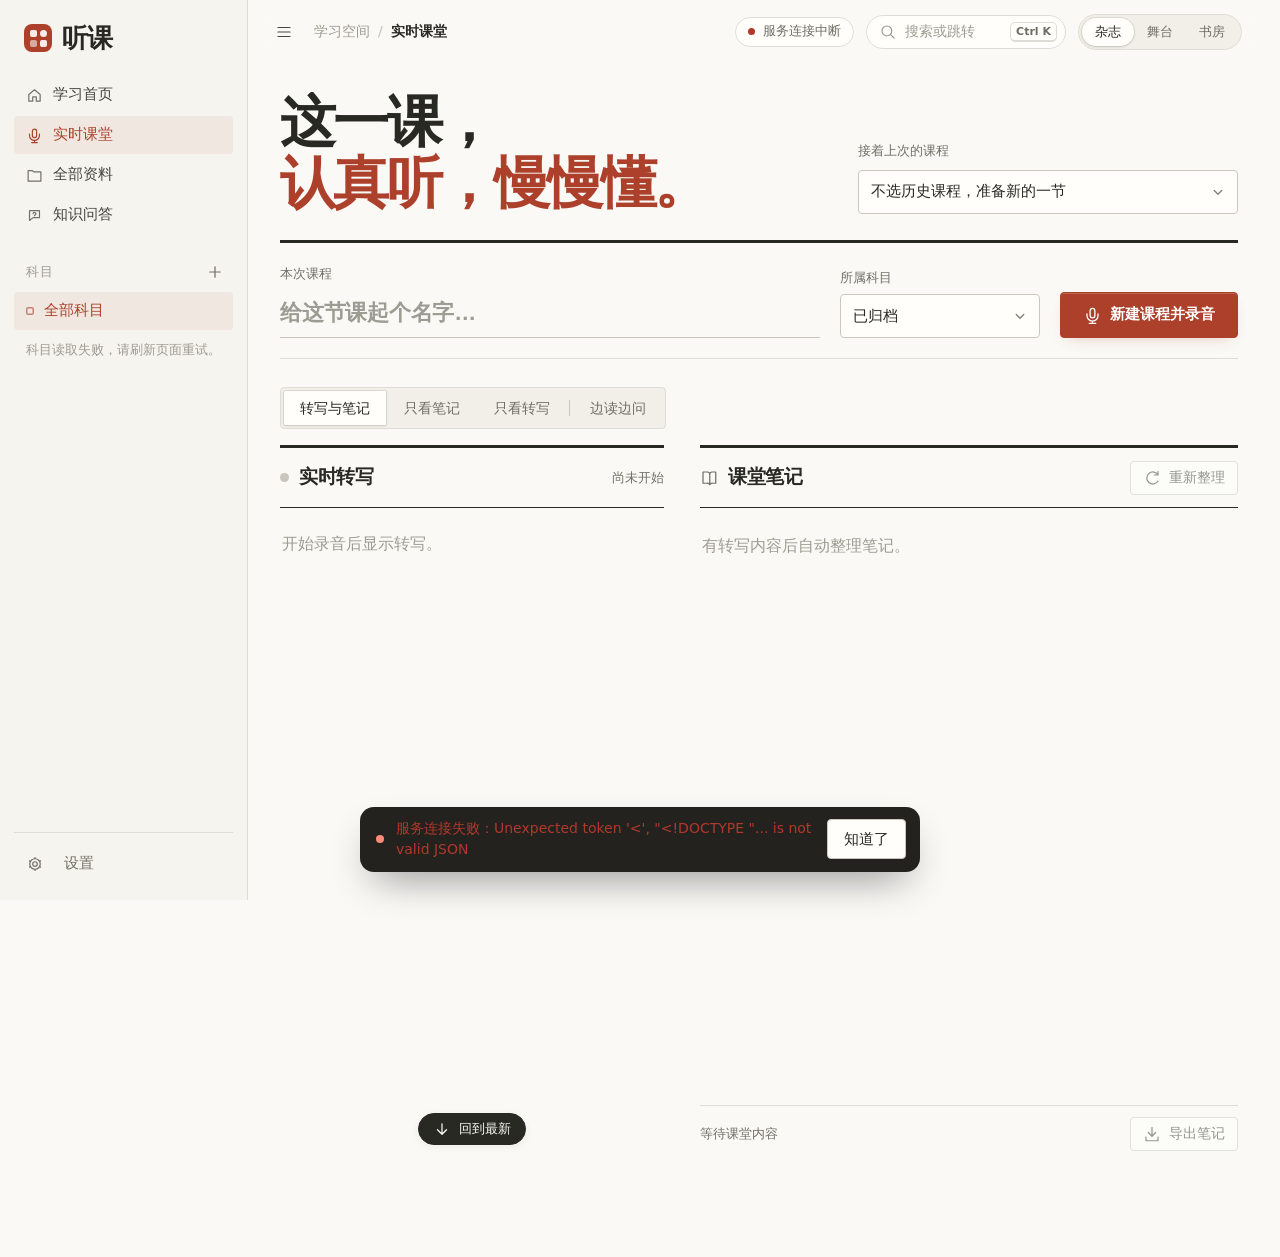
==== commit 29dbefca: "Add AnySearch Q&A fallback and reduce classroom speech fragmentation" ====
--- a/static/index.html
+++ b/static/index.html
@@ -1,4 +1,4 @@
-<!doctype html><html lang="zh-CN"><head><meta charset="utf-8"><meta name="viewport" content="width=device-width,initial-scale=1"><meta name="theme-color" content="#faf9f6"><link rel="stylesheet" href="/static/studio/core.css?v=1"><link rel="stylesheet" href="/static/studio/live.css?v=1"><link rel="stylesheet" href="/static/studio/library.css?v=1"><link rel="stylesheet" href="/static/studio/qa.css?v=2"><link rel="stylesheet" href="/static/studio/edition.css?v=1"><link rel="stylesheet" href="/static/studio/stage.css?v=1"><link rel="stylesheet" href="/static/studio/folio.css?v=1"><title>实时课堂 · 听课</title><script>try{var savedAppearance=localStorage.getItem('classroom-appearance');document.documentElement.dataset.theme=['edition','stage','folio'].includes(savedAppearance)?savedAppearance:'edition';}catch{document.documentElement.dataset.theme='edition';}</script><script src="/static/sidebar-navigation.js?v=archive-1"></script><script src="/static/sidebar-cache.js?v=archive-1"></script>
+<!doctype html><html lang="zh-CN"><head><meta charset="utf-8"><meta name="viewport" content="width=device-width,initial-scale=1"><meta name="theme-color" content="#faf9f6"><link rel="stylesheet" href="/static/studio/core.css?v=1"><link rel="stylesheet" href="/static/studio/live.css?v=1"><link rel="stylesheet" href="/static/studio/library.css?v=1"><link rel="stylesheet" href="/static/studio/qa.css?v=web-1"><link rel="stylesheet" href="/static/studio/edition.css?v=1"><link rel="stylesheet" href="/static/studio/stage.css?v=1"><link rel="stylesheet" href="/static/studio/folio.css?v=1"><title>实时课堂 · 听课</title><script>try{var savedAppearance=localStorage.getItem('classroom-appearance');document.documentElement.dataset.theme=['edition','stage','folio'].includes(savedAppearance)?savedAppearance:'edition';}catch{document.documentElement.dataset.theme='edition';}</script><script src="/static/sidebar-navigation.js?v=archive-1"></script><script src="/static/sidebar-cache.js?v=archive-1"></script>
 
 <script defer src="/static/folder-picker.js?v=4"></script>
 
@@ -10,4 +10,4 @@
 <div class="live-tools"><nav class="live-reading-tabs" aria-label="课堂内容"><button data-live-view="split" aria-pressed="true">转写与笔记</button><button data-live-view="notes" aria-pressed="false">只看笔记</button><button data-live-view="transcript" aria-pressed="false">只看转写</button><button id="liveAsk">课堂问答</button></nav></div><section class="workspace"><article class="panel transcript-panel"><div class="panelhead"><h2><i class="dot" id="dot"></i>实时转写</h2><span id="recordStatus">尚未开始</span></div><div class="panelbody transcript"><div id="transcript" class="text empty-transcript"><p>开始录音后显示转写。</p></div><div id="partial" class="partial"></div></div><span id="saveStatus" hidden></span></article>
 <article class="panel notes-panel"><div class="panelhead"><h2><svg class="icon" viewBox="0 0 24 24" fill="none" stroke="currentColor" stroke-width="1.65" stroke-linecap="round" stroke-linejoin="round" aria-hidden="true"><path d="M4 4h6a3 3 0 0 1 3 3v14a4 4 0 0 0-4-2H4zM13 7a3 3 0 0 1 3-3h5v15h-4a4 4 0 0 0-4 2"/></svg>课堂笔记 </h2><button id="update" class="quiet small" disabled><svg class="icon" viewBox="0 0 24 24" fill="none" stroke="currentColor" stroke-width="1.65" stroke-linecap="round" stroke-linejoin="round" aria-hidden="true"><path d="M20 8a8 8 0 1 0 0 8M20 3v5h-5"/></svg>重新整理</button></div><div class="panelbody"><div id="notes" class="notes-content empty-notes"><p>有转写内容后自动整理笔记。</p></div></div><footer><span id="noteStatus">等待课堂内容</span><button id="export" class="quiet small" disabled><svg class="icon" viewBox="0 0 24 24" fill="none" stroke="currentColor" stroke-width="1.65" stroke-linecap="round" stroke-linejoin="round" aria-hidden="true"><path d="M12 3v12m-5-5 5 5 5-5M4 16v5h16v-5"/></svg>导出笔记</button></footer></article></section>
 <section id="questionsDrawer" class="panel qa-panel" aria-label="课程知识库问答" hidden><button id="closeQuestions" class="icon-button drawer-close" aria-label="收起课堂问答" title="收起课堂问答"><svg class="icon" viewBox="0 0 24 24" fill="none" stroke="currentColor" stroke-width="1.65" stroke-linecap="round" stroke-linejoin="round" aria-hidden="true"><path d="m6 6 12 12M18 6 6 18"/></svg></button><div class="panelhead"><div><h2>课堂问答</h2><p id="qaScope">选择一节课后，基于这个科目的全部课程回答。</p></div><div class="qa-tools"><label class="check-label"><input id="autoQuestions" type="checkbox" checked>自动识别课堂提问</label><button id="detectQuestions" class="quiet small" disabled>识别最近提问</button></div></div><div class="qa-layout"><div id="qaFeed" class="qa-feed" aria-live="polite"><p>暂无问答。</p></div><form id="askForm" class="ask-form"><label for="questionInput">向这门课的知识库提问</label><textarea id="questionInput" rows="3" maxlength="1000" placeholder="例如：执行依据需要满足哪些条件？" required></textarea><p class="qa-help">回答附带资料来源。缺少依据时会说明；自动识别的提问可能来自课堂中的任何说话人。</p><button id="askButton" class="primary" disabled>提问</button><div id="qaStatus" role="status"></div></form></div></section></main></div><dialog id="settings"><form id="settingsForm"><div class="panelhead"><h2>大模型 API 设置</h2><button type="button" id="closeSettings">关闭</button></div><p>支持 OpenAI 兼容的 Chat Completions 接口。</p><label>Base URL<input id="baseUrl" placeholder="https://api.example.com/v1" required></label><label>模型名称<input id="model" placeholder="填写服务商提供的模型 ID" required></label><label>API Key<input id="apiKey" type="password" autocomplete="off" placeholder="密钥只保存到本机；留空保留现有密钥"></label><p class="settings-field-help">密钥保存在本机 config.json 文件中，请勿分享该文件。</p><div class="actions"><button type="button" id="testApi">保存并测试连接</button><button type="submit" class="primary">保存设置</button></div><p id="settingsStatus" role="status"></p></form></dialog>
-<dialog id="subjectDialog"><form id="subjectForm"><h2>新建科目</h2><label>科目名称<input id="subjectName" maxlength="80" required placeholder="例如：民法、线性代数" autocomplete="off"></label><p id="subjectMessage" role="status"></p><div class="actions"><button id="cancelSubject" type="button">取消</button><button id="createSubject" class="primary">创建科目</button></div></form></dialog><datalist id="subjectNames"></datalist><dialog id="storageDialog"><form id="storageForm"><h2>本地知识库</h2><p>每个科目对应一个目录，保存课程原文、笔记和问答。修改位置会复制全部资料，并保留旧目录。</p><label for="storagePath">知识库目录</label><div class="storage-path-picker"><input id="storagePath" required placeholder="请选择文件夹，或输入完整路径"><button id="chooseStorage" type="button">选择文件夹</button></div><p class="settings-field-help">请选择空文件夹。迁移前请暂停录音，并等待笔记和问答完成。</p><div class="actions"><button id="cancelStorage" type="button">取消</button><button id="saveStorage" class="primary">保存并迁移</button></div><p id="storageStatus" role="status"></p></form></dialog><div id="recordingSettingsSource" hidden><div class="settings-grid"><label>麦克风<div class="input-pair"><select id="mic"><option value="">系统默认麦克风</option></select><button id="refreshMic" title="重新检测麦克风">检测</button></div></label><label>笔记整理间隔<select id="interval"><option value="20">每 20 秒</option><option value="30">每 30 秒</option><option value="45">每 45 秒</option><option value="60" selected>每 60 秒</option></select></label><label class="model-field">音频转录模型<div class="input-pair"><select id="speechModel" aria-label="音频转录模型"><option value="">正在读取模型…</option></select><button id="switchModel" disabled>切换模型</button></div></label><span id="speechStatus" role="status">正在核对实际运行模型</span></div></div><script src="/static/notes-renderer.js"></script><script src="/static/app.js?v=live-copy-1"></script><script src="/static/ui.js?v=qa-surface-1"></script><script src="/static/study-presentation.js?v=2"></script><script src="/static/qa-citations.js?v=1"></script><script src="/static/knowledge-ui.js?v=history-3"></script><script src="/static/magazine.js?v=context-2"></script><script src="/static/themes.js?v=shortcut-revert-1"></script><script src="/static/subject-management.js?v=archive-1"></script><script src="/static/subject-order.js?v=1"></script><script src="/static/workspace-settings.js?v=interval-60-1"></script><script src="/static/qa-surface.js?v=history-1"></script><script src="/static/studio/studio.js?v=1"></script></body></html>
+<dialog id="subjectDialog"><form id="subjectForm"><h2>新建科目</h2><label>科目名称<input id="subjectName" maxlength="80" required placeholder="例如：民法、线性代数" autocomplete="off"></label><p id="subjectMessage" role="status"></p><div class="actions"><button id="cancelSubject" type="button">取消</button><button id="createSubject" class="primary">创建科目</button></div></form></dialog><datalist id="subjectNames"></datalist><dialog id="storageDialog"><form id="storageForm"><h2>本地知识库</h2><p>每个科目对应一个目录，保存课程原文、笔记和问答。修改位置会复制全部资料，并保留旧目录。</p><label for="storagePath">知识库目录</label><div class="storage-path-picker"><input id="storagePath" required placeholder="请选择文件夹，或输入完整路径"><button id="chooseStorage" type="button">选择文件夹</button></div><p class="settings-field-help">请选择空文件夹。迁移前请暂停录音，并等待笔记和问答完成。</p><div class="actions"><button id="cancelStorage" type="button">取消</button><button id="saveStorage" class="primary">保存并迁移</button></div><p id="storageStatus" role="status"></p></form></dialog><div id="recordingSettingsSource" hidden><div class="settings-grid"><label>麦克风<div class="input-pair"><select id="mic"><option value="">系统默认麦克风</option></select><button id="refreshMic" title="重新检测麦克风">检测</button></div></label><label>笔记整理间隔<select id="interval"><option value="20">每 20 秒</option><option value="30">每 30 秒</option><option value="45">每 45 秒</option><option value="60" selected>每 60 秒</option></select></label><label class="model-field">音频转录模型<div class="input-pair"><select id="speechModel" aria-label="音频转录模型"><option value="">正在读取模型…</option></select><button id="switchModel" disabled>切换模型</button></div></label><span id="speechStatus" role="status">正在核对实际运行模型</span></div></div><script src="/static/notes-renderer.js"></script><script src="/static/app.js?v=live-copy-1"></script><script src="/static/ui.js?v=qa-surface-1"></script><script src="/static/study-presentation.js?v=2"></script><script src="/static/qa-network.js?v=1"></script><script src="/static/qa-citations.js?v=web-1"></script><script src="/static/knowledge-ui.js?v=web-1"></script><script src="/static/magazine.js?v=context-2"></script><script src="/static/themes.js?v=shortcut-revert-1"></script><script src="/static/subject-management.js?v=archive-1"></script><script src="/static/subject-order.js?v=1"></script><script src="/static/workspace-settings.js?v=interval-60-1"></script><script src="/static/qa-surface.js?v=history-1"></script><script src="/static/studio/studio.js?v=1"></script></body></html>
--- a/static/studio/qa.css
+++ b/static/studio/qa.css
@@ -95,6 +95,16 @@
 .qa-full .qa-card{padding:18px 22px 20px}
 .qa-full .qa-card h3{font-size:17px}
 .qa-full .qa-answer{font-size:16px;line-height:1.95}
+.qa-mode-control{grid-area:mode;display:flex;align-items:center;gap:10px;min-width:0}
+.qa-mode-control label{font-size:12px;color:var(--muted);white-space:nowrap}
+.qa-mode-control select{min-width:0;max-width:100%;min-height:32px;font-size:12px;padding:4px 28px 4px 10px;background:var(--surface-2);border:1px solid var(--line);border-radius:var(--radius)}
+.ask-form{grid-template-areas:"label label" "input input" "mode mode" "help send" "status status"}
+.qa-full .ask-form{grid-template-areas:"input send" "mode mode" "status status"}
+.qa-provenance{font-size:12px!important;line-height:1.5!important;color:var(--accent)!important;margin:0 0 12px!important;font-family:var(--font-ui)}
+.qa-answer-notice{font-size:13px!important;color:var(--muted)!important;margin-top:14px}
+.qa-web-sources{margin-top:16px;padding-top:12px;border-top:1px solid var(--line);font:13px/1.7 var(--font-ui)}
+.qa-web-sources summary{cursor:pointer;color:var(--muted)}
+.qa-web-sources a{display:block;margin-top:8px;overflow-wrap:anywhere;color:var(--accent);text-underline-offset:3px}
 .qa-answer h1{font-size:1.35em}.qa-answer h2{font-size:1.18em;margin-top:1.5em}.qa-answer h3{font-size:1.05em}
 
 @media (max-width:900px){
